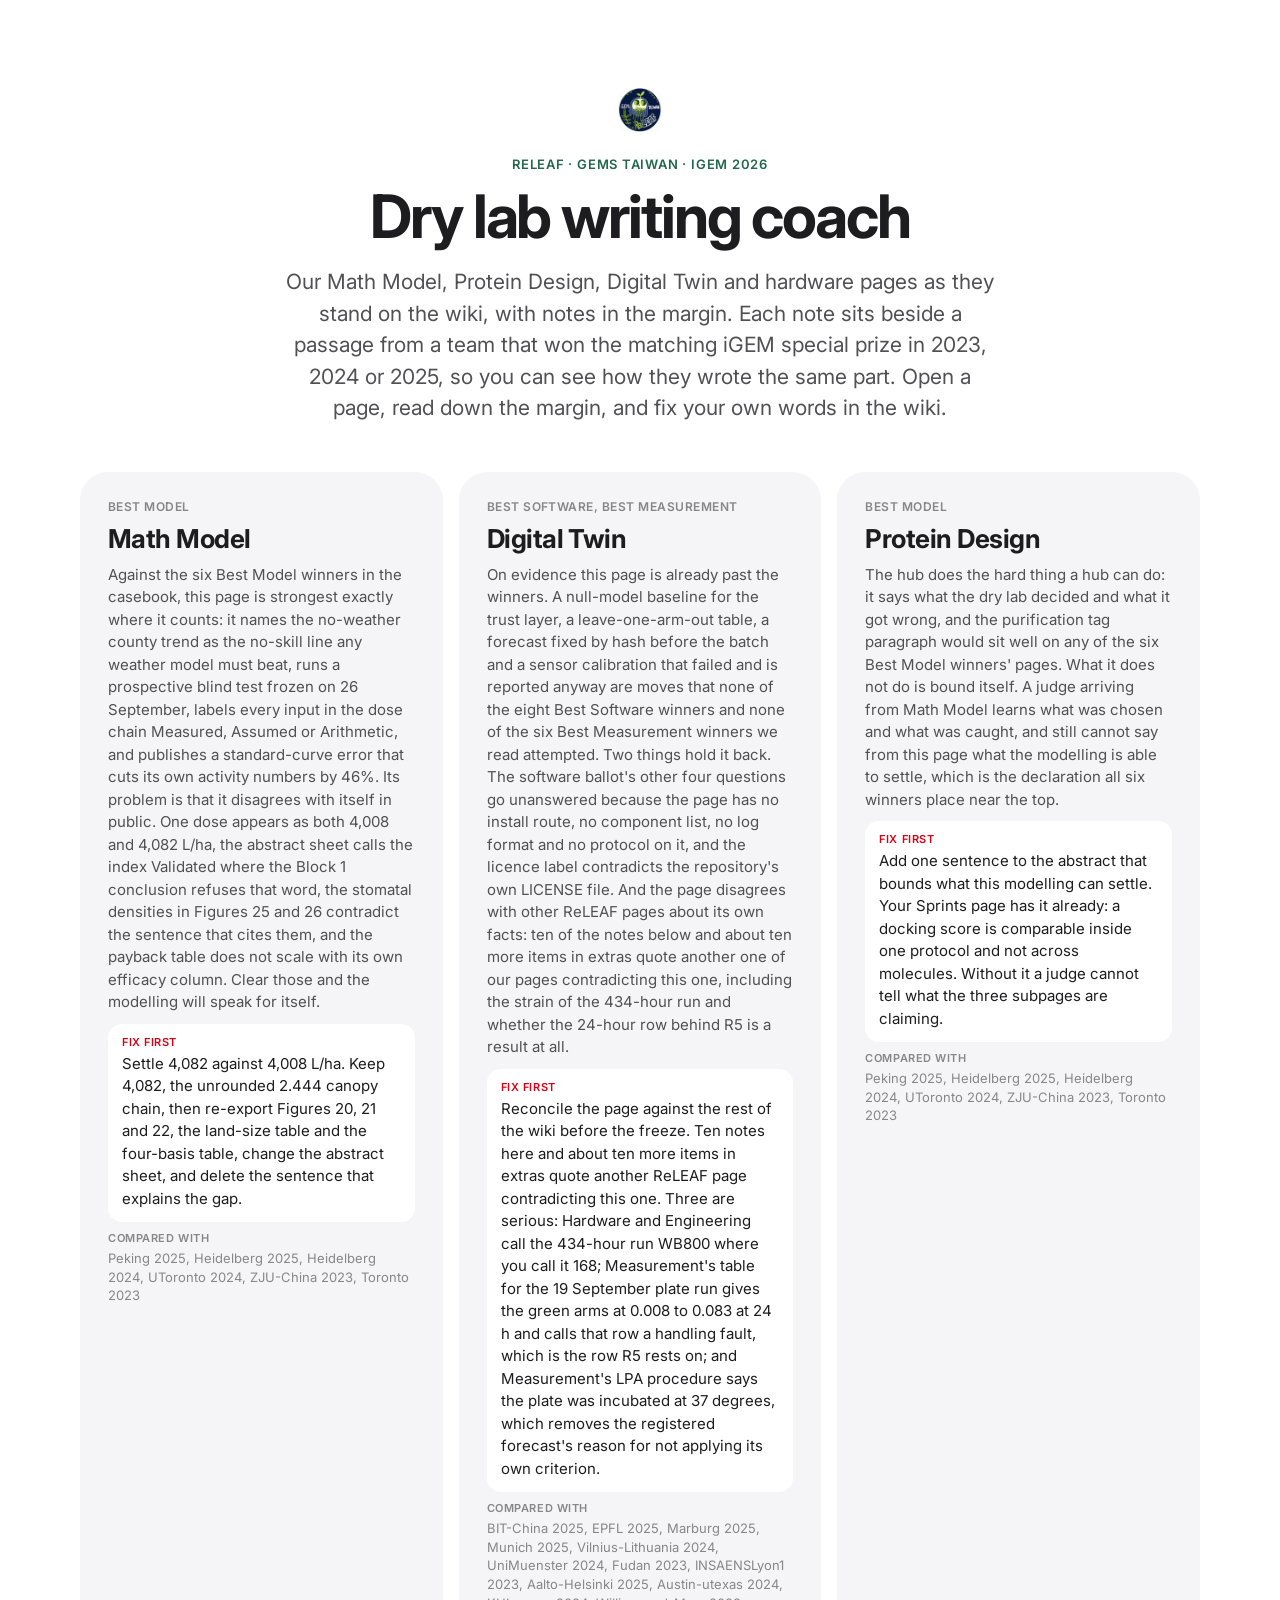
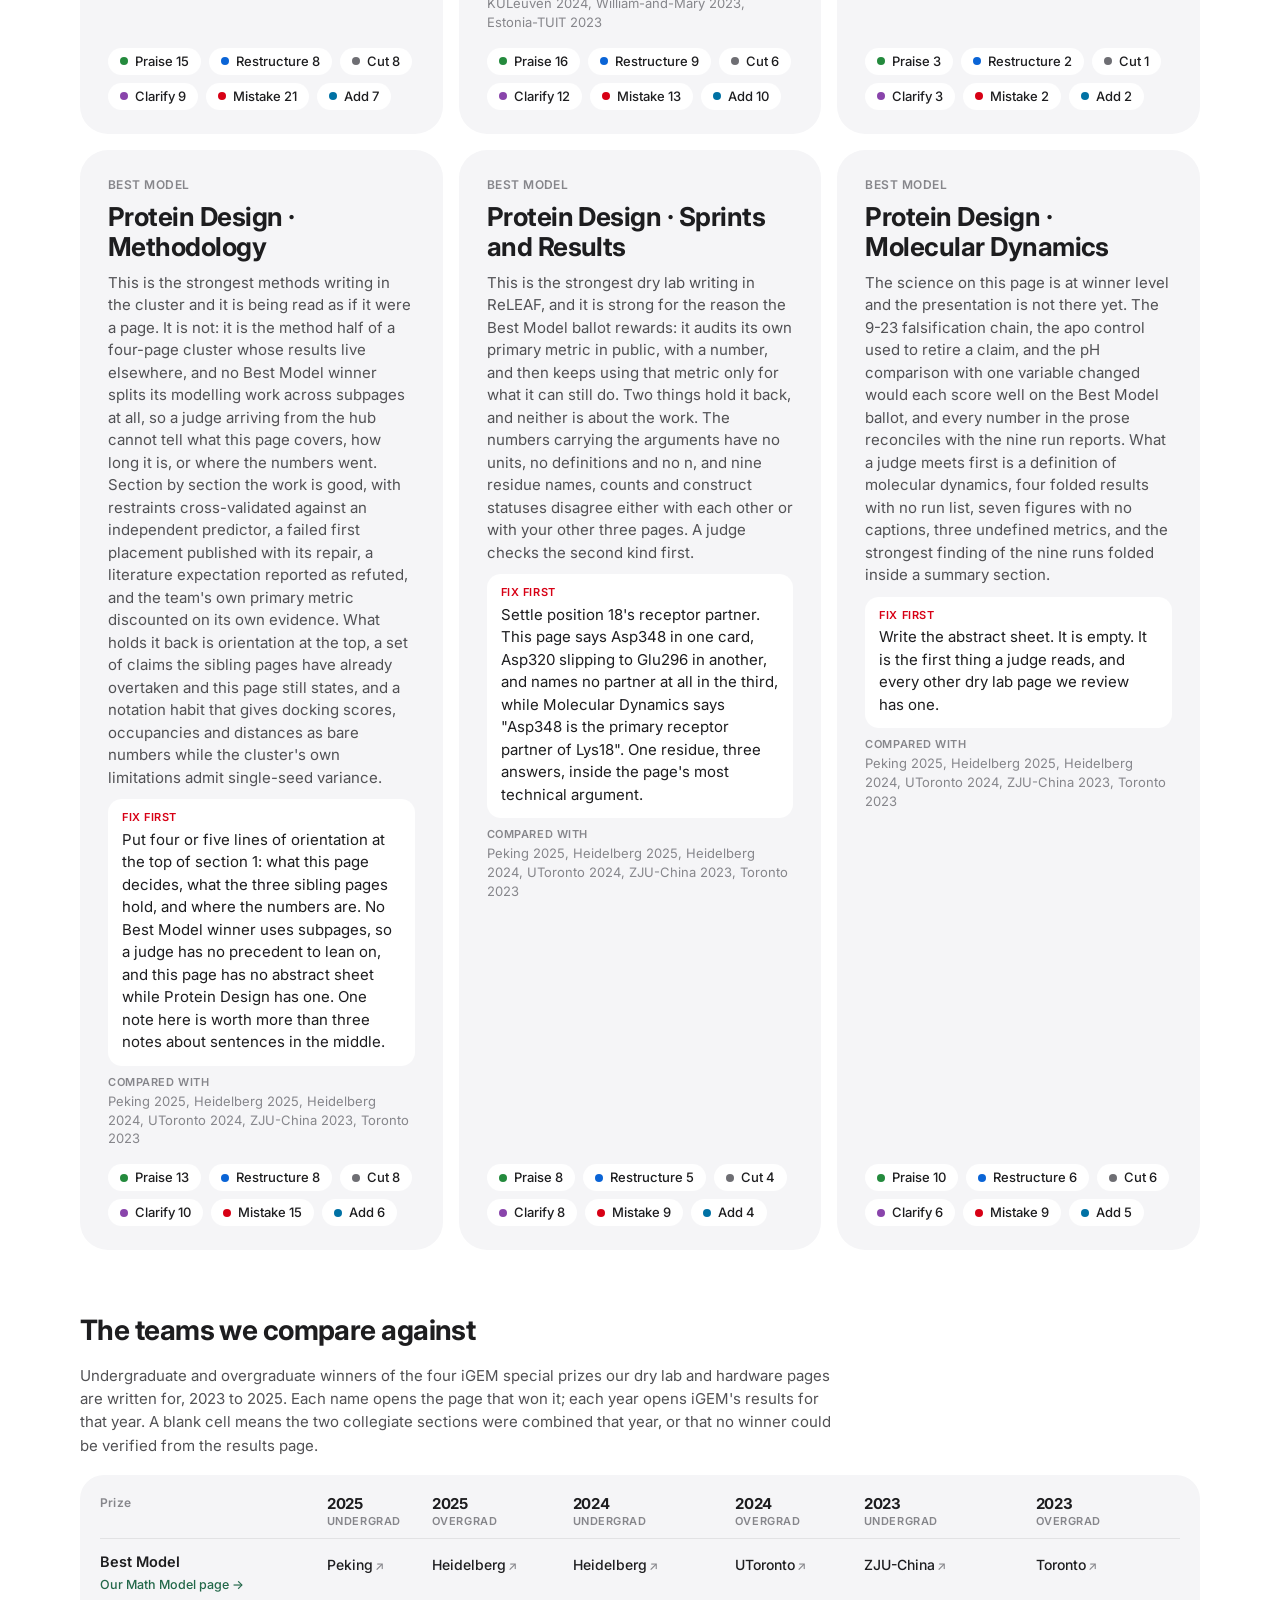
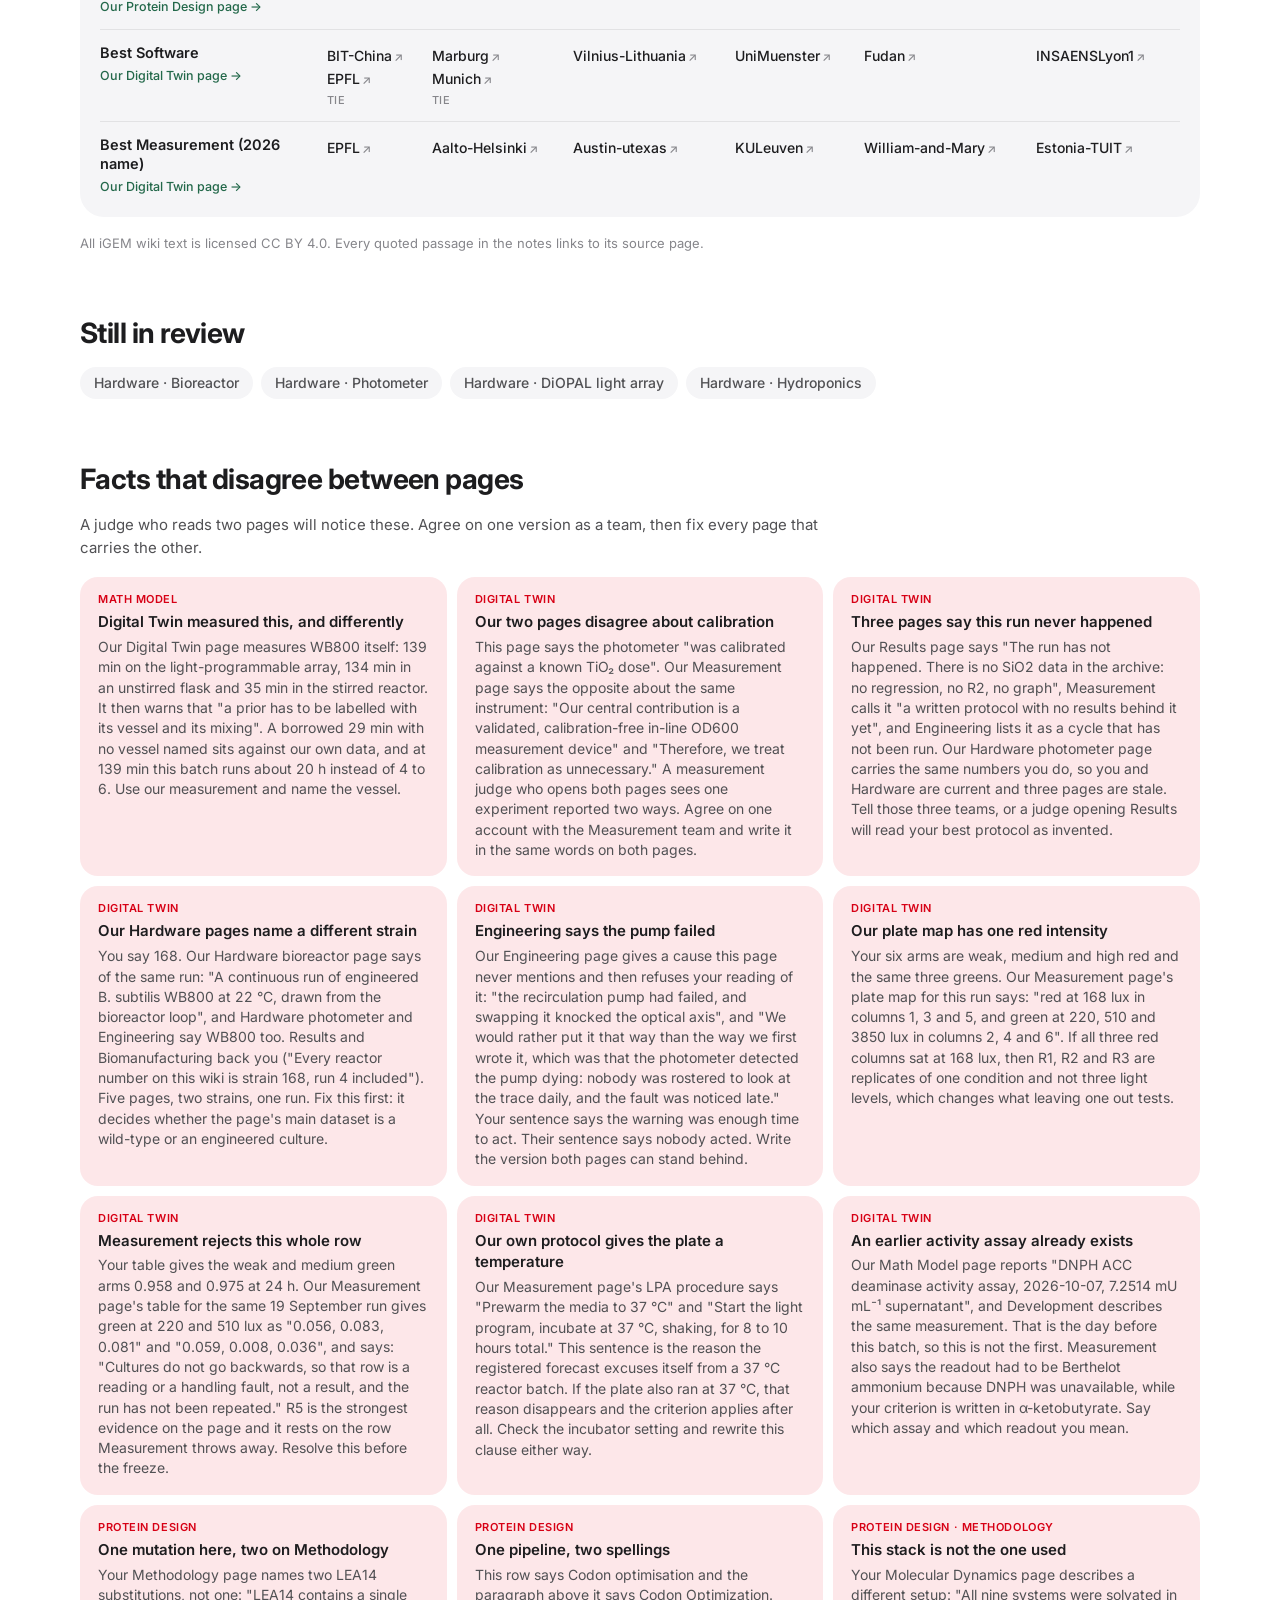
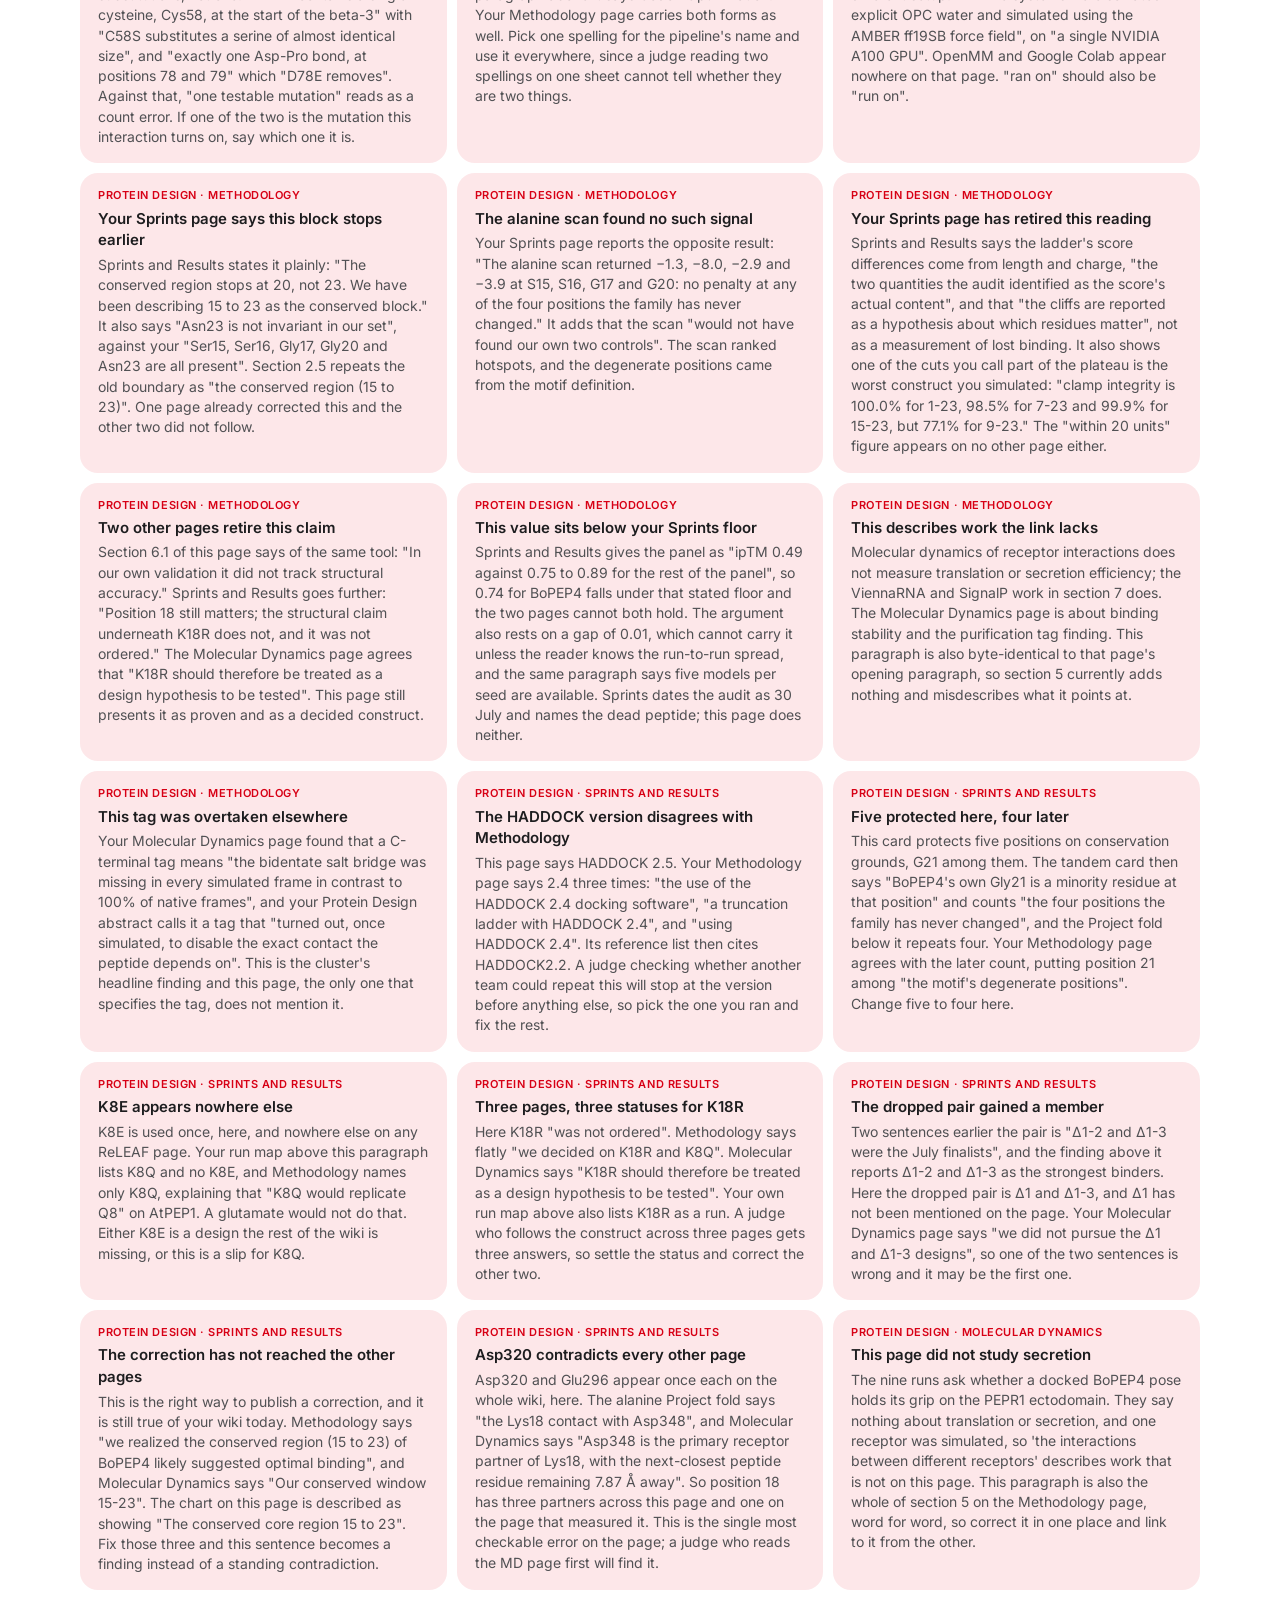
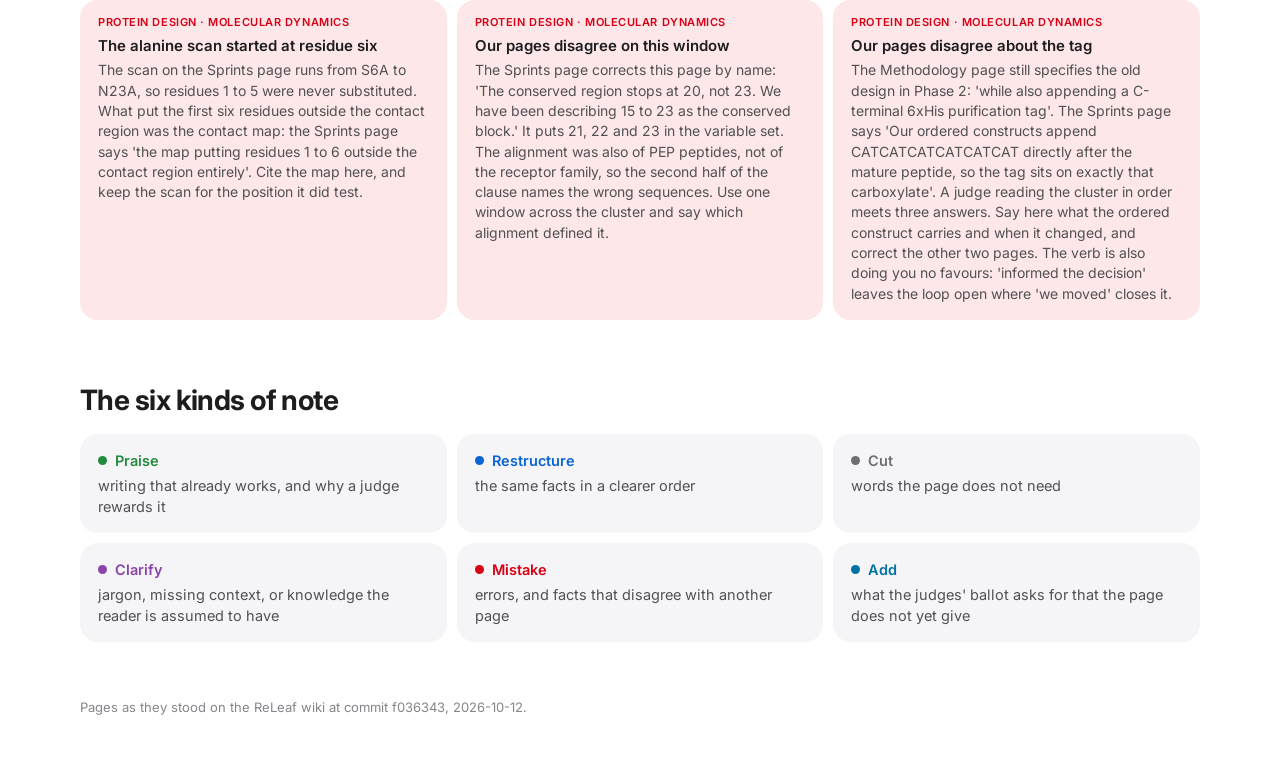
==== docs/index.html @ 7136cbff "The coach card lands between the hero and the document on a hardware page Those pages have no abstra" ====
<!DOCTYPE html>
<html lang="en">
<head>
  <meta charset="utf-8" />
  <meta name="viewport" content="width=device-width, initial-scale=1" />
  <title>Dry Lab Writing Coach | ReLEAF</title>
  <link rel="icon" href="assets/img/logo.png" />
  <link rel="stylesheet" href="assets/css/tokens.css" />
  <link rel="stylesheet" href="coach/coach.css?v=1012140507" />
  <link rel="stylesheet" href="coach/landing.css?v=1012140507" />
</head>
<body class="lp">
  <header class="lp-head">
    <img src="assets/img/logo.png" alt="ReLeaf logo" width="44" height="44" />
    <p class="lp-eyebrow">ReLeaf · GEMS Taiwan · iGEM 2026</p>
    <h1>Dry lab writing coach</h1>
    <p class="lp-lede">Our Math Model, Protein Design, Digital Twin and hardware pages as they stand on the wiki, with notes in the margin. Each note sits beside a passage from a team that won the matching iGEM special prize in 2023, 2024 or 2025, so you can see how they wrote the same part. Open a page, read down the margin, and fix your own words in the wiki.</p>
  </header>
  <main class="lp-main">
    <section class="lp-grid">
      <a class="lp-card" href="model/">
        <span class="lp-card__prize">Best Model</span>
        <h3>Math Model</h3>
        <p>Against the six Best Model winners in the casebook, this page is strongest exactly where it counts: it names the no-weather county trend as the no-skill line any weather model must beat, runs a prospective blind test frozen on 26 September, labels every input in the dose chain Measured, Assumed or Arithmetic, and publishes a standard-curve error that cuts its own activity numbers by 46%. Its problem is that it disagrees with itself in public. One dose appears as both 4,008 and 4,082 L/ha, the abstract sheet calls the index Validated where the Block 1 conclusion refuses that word, the stomatal densities in Figures 25 and 26 contradict the sentence that cites them, and the payback table does not scale with its own efficacy column. Clear those and the modelling will speak for itself.</p>
        <p class="lp-card__first"><b>Fix first</b>Settle 4,082 against 4,008 L/ha. Keep 4,082, the unrounded 2.444 canopy chain, then re-export Figures 20, 21 and 22, the land-size table and the four-basis table, change the abstract sheet, and delete the sentence that explains the gap.</p>
        <p class="lp-card__vs"><b>Compared with</b>Peking 2025, Heidelberg 2025, Heidelberg 2024, UToronto 2024, ZJU-China 2023, Toronto 2023</p>
        <ul class="cx-sum__counts"><li class="cx-praise">Praise 15</li><li class="cx-restructure">Restructure 8</li><li class="cx-cut">Cut 8</li><li class="cx-clarify">Clarify 9</li><li class="cx-mistake">Mistake 21</li><li class="cx-suggest">Add 7</li></ul>
      </a>
      <a class="lp-card" href="software/">
        <span class="lp-card__prize">Best Software, Best Measurement</span>
        <h3>Digital Twin</h3>
        <p>On evidence this page is already past the winners. A null-model baseline for the trust layer, a leave-one-arm-out table, a forecast fixed by hash before the batch and a sensor calibration that failed and is reported anyway are moves that none of the eight Best Software winners and none of the six Best Measurement winners we read attempted. Two things hold it back. The software ballot&#x27;s other four questions go unanswered because the page has no install route, no component list, no log format and no protocol on it, and the licence label contradicts the repository&#x27;s own LICENSE file. And the page disagrees with other ReLEAF pages about its own facts: ten of the notes below and about ten more items in extras quote another one of our pages contradicting this one, including the strain of the 434-hour run and whether the 24-hour row behind R5 is a result at all.</p>
        <p class="lp-card__first"><b>Fix first</b>Reconcile the page against the rest of the wiki before the freeze. Ten notes here and about ten more items in extras quote another ReLEAF page contradicting this one. Three are serious: Hardware and Engineering call the 434-hour run WB800 where you call it 168; Measurement&#x27;s table for the 19 September plate run gives the green arms at 0.008 to 0.083 at 24 h and calls that row a handling fault, which is the row R5 rests on; and Measurement&#x27;s LPA procedure says the plate was incubated at 37 degrees, which removes the registered forecast&#x27;s reason for not applying its own criterion.</p>
        <p class="lp-card__vs"><b>Compared with</b>BIT-China 2025, EPFL 2025, Marburg 2025, Munich 2025, Vilnius-Lithuania 2024, UniMuenster 2024, Fudan 2023, INSAENSLyon1 2023, Aalto-Helsinki 2025, Austin-utexas 2024, KULeuven 2024, William-and-Mary 2023, Estonia-TUIT 2023</p>
        <ul class="cx-sum__counts"><li class="cx-praise">Praise 16</li><li class="cx-restructure">Restructure 9</li><li class="cx-cut">Cut 6</li><li class="cx-clarify">Clarify 12</li><li class="cx-mistake">Mistake 13</li><li class="cx-suggest">Add 10</li></ul>
      </a>
      <a class="lp-card" href="protein-design/">
        <span class="lp-card__prize">Best Model</span>
        <h3>Protein Design</h3>
        <p>The hub does the hard thing a hub can do: it says what the dry lab decided and what it got wrong, and the purification tag paragraph would sit well on any of the six Best Model winners&#x27; pages. What it does not do is bound itself. A judge arriving from Math Model learns what was chosen and what was caught, and still cannot say from this page what the modelling is able to settle, which is the declaration all six winners place near the top.</p>
        <p class="lp-card__first"><b>Fix first</b>Add one sentence to the abstract that bounds what this modelling can settle. Your Sprints page has it already: a docking score is comparable inside one protocol and not across molecules. Without it a judge cannot tell what the three subpages are claiming.</p>
        <p class="lp-card__vs"><b>Compared with</b>Peking 2025, Heidelberg 2025, Heidelberg 2024, UToronto 2024, ZJU-China 2023, Toronto 2023</p>
        <ul class="cx-sum__counts"><li class="cx-praise">Praise 3</li><li class="cx-restructure">Restructure 2</li><li class="cx-cut">Cut 1</li><li class="cx-clarify">Clarify 3</li><li class="cx-mistake">Mistake 2</li><li class="cx-suggest">Add 2</li></ul>
      </a>
      <a class="lp-card" href="protein-design/methodology/">
        <span class="lp-card__prize">Best Model</span>
        <h3>Protein Design · Methodology</h3>
        <p>This is the strongest methods writing in the cluster and it is being read as if it were a page. It is not: it is the method half of a four-page cluster whose results live elsewhere, and no Best Model winner splits its modelling work across subpages at all, so a judge arriving from the hub cannot tell what this page covers, how long it is, or where the numbers went. Section by section the work is good, with restraints cross-validated against an independent predictor, a failed first placement published with its repair, a literature expectation reported as refuted, and the team&#x27;s own primary metric discounted on its own evidence. What holds it back is orientation at the top, a set of claims the sibling pages have already overtaken and this page still states, and a notation habit that gives docking scores, occupancies and distances as bare numbers while the cluster&#x27;s own limitations admit single-seed variance.</p>
        <p class="lp-card__first"><b>Fix first</b>Put four or five lines of orientation at the top of section 1: what this page decides, what the three sibling pages hold, and where the numbers are. No Best Model winner uses subpages, so a judge has no precedent to lean on, and this page has no abstract sheet while Protein Design has one. One note here is worth more than three notes about sentences in the middle.</p>
        <p class="lp-card__vs"><b>Compared with</b>Peking 2025, Heidelberg 2025, Heidelberg 2024, UToronto 2024, ZJU-China 2023, Toronto 2023</p>
        <ul class="cx-sum__counts"><li class="cx-praise">Praise 13</li><li class="cx-restructure">Restructure 8</li><li class="cx-cut">Cut 8</li><li class="cx-clarify">Clarify 10</li><li class="cx-mistake">Mistake 15</li><li class="cx-suggest">Add 6</li></ul>
      </a>
      <a class="lp-card" href="protein-design/sprints/">
        <span class="lp-card__prize">Best Model</span>
        <h3>Protein Design · Sprints and Results</h3>
        <p>This is the strongest dry lab writing in ReLEAF, and it is strong for the reason the Best Model ballot rewards: it audits its own primary metric in public, with a number, and then keeps using that metric only for what it can still do. Two things hold it back, and neither is about the work. The numbers carrying the arguments have no units, no definitions and no n, and nine residue names, counts and construct statuses disagree either with each other or with your other three pages. A judge checks the second kind first.</p>
        <p class="lp-card__first"><b>Fix first</b>Settle position 18&#x27;s receptor partner. This page says Asp348 in one card, Asp320 slipping to Glu296 in another, and names no partner at all in the third, while Molecular Dynamics says &quot;Asp348 is the primary receptor partner of Lys18&quot;. One residue, three answers, inside the page&#x27;s most technical argument.</p>
        <p class="lp-card__vs"><b>Compared with</b>Peking 2025, Heidelberg 2025, Heidelberg 2024, UToronto 2024, ZJU-China 2023, Toronto 2023</p>
        <ul class="cx-sum__counts"><li class="cx-praise">Praise 8</li><li class="cx-restructure">Restructure 5</li><li class="cx-cut">Cut 4</li><li class="cx-clarify">Clarify 8</li><li class="cx-mistake">Mistake 9</li><li class="cx-suggest">Add 4</li></ul>
      </a>
      <a class="lp-card" href="protein-design/molecular-dynamics/">
        <span class="lp-card__prize">Best Model</span>
        <h3>Protein Design · Molecular Dynamics</h3>
        <p>The science on this page is at winner level and the presentation is not there yet. The 9-23 falsification chain, the apo control used to retire a claim, and the pH comparison with one variable changed would each score well on the Best Model ballot, and every number in the prose reconciles with the nine run reports. What a judge meets first is a definition of molecular dynamics, four folded results with no run list, seven figures with no captions, three undefined metrics, and the strongest finding of the nine runs folded inside a summary section.</p>
        <p class="lp-card__first"><b>Fix first</b>Write the abstract sheet. It is empty. It is the first thing a judge reads, and every other dry lab page we review has one.</p>
        <p class="lp-card__vs"><b>Compared with</b>Peking 2025, Heidelberg 2025, Heidelberg 2024, UToronto 2024, ZJU-China 2023, Toronto 2023</p>
        <ul class="cx-sum__counts"><li class="cx-praise">Praise 10</li><li class="cx-restructure">Restructure 6</li><li class="cx-cut">Cut 6</li><li class="cx-clarify">Clarify 6</li><li class="cx-mistake">Mistake 9</li><li class="cx-suggest">Add 5</li></ul>
      </a>
    </section>
    
    <section class="lp-win" id="winners">
      <h2>The teams we compare against</h2>
      <p>Undergraduate and overgraduate winners of the four iGEM special prizes our dry lab and hardware pages are written for, 2023 to 2025. Each name opens the page that won it; each year opens iGEM's results for that year. A blank cell means the two collegiate sections were combined that year, or that no winner could be verified from the results page.</p>
      <div class="lp-win__scroll"><table class="lp-win__table">
        <thead><tr><th scope="col">Prize</th><th scope="col"><a href="https://competition.igem.org/results/2025?tab=special-prizes">2025</a><span>Undergrad</span></th><th scope="col"><a href="https://competition.igem.org/results/2025?tab=special-prizes">2025</a><span>Overgrad</span></th><th scope="col"><a href="https://competition.igem.org/results/2024?tab=special-prizes">2024</a><span>Undergrad</span></th><th scope="col"><a href="https://competition.igem.org/results/2024?tab=special-prizes">2024</a><span>Overgrad</span></th><th scope="col"><a href="https://competition.igem.org/results/2023?tab=special-prizes">2023</a><span>Undergrad</span></th><th scope="col"><a href="https://competition.igem.org/results/2023?tab=special-prizes">2023</a><span>Overgrad</span></th></tr></thead>
        <tbody><tr><th scope="row">Best Model<a class="lp-win__page" href="model/">Our Math Model page</a><a class="lp-win__page" href="protein-design/">Our Protein Design page</a></th><td><a href="https://2025.igem.wiki/peking/model">Peking</a></td><td><a href="https://2025.igem.wiki/heidelberg/model">Heidelberg</a></td><td><a href="https://2024.igem.wiki/heidelberg/model">Heidelberg</a></td><td><a href="https://2024.igem.wiki/utoronto/model">UToronto</a></td><td><a href="https://2023.igem.wiki/zju-china/model">ZJU-China</a></td><td><a href="https://2023.igem.wiki/toronto/model">Toronto</a></td></tr><tr><th scope="row">Best Software<a class="lp-win__page" href="software/">Our Digital Twin page</a></th><td><a href="https://2025.igem.wiki/bit-china/software">BIT-China</a><a href="https://2025.igem.wiki/epfl/software">EPFL</a><em>tie</em></td><td><a href="https://2025.igem.wiki/marburg/software">Marburg</a><a href="https://2025.igem.wiki/munich/software">Munich</a><em>tie</em></td><td><a href="https://2024.igem.wiki/vilnius-lithuania/software">Vilnius-Lithuania</a></td><td><a href="https://2024.igem.wiki/unimuenster/software">UniMuenster</a></td><td><a href="https://2023.igem.wiki/fudan/software">Fudan</a></td><td><a href="https://2023.igem.wiki/insaenslyon1/software">INSAENSLyon1</a></td></tr><tr><th scope="row">Best Measurement (2026 name)<a class="lp-win__page" href="software/">Our Digital Twin page</a></th><td><a href="https://2025.igem.wiki/epfl/measurement">EPFL</a></td><td><a href="https://2025.igem.wiki/aalto-helsinki/measurement">Aalto-Helsinki</a></td><td><a href="https://2024.igem.wiki/austin-utexas/measurement">Austin-utexas</a></td><td><a href="https://2024.igem.wiki/kuleuven/measurement">KULeuven</a></td><td><a href="https://2023.igem.wiki/william-and-mary/measurement">William-and-Mary</a></td><td><a href="https://2023.igem.wiki/estonia-tuit/measurement">Estonia-TUIT</a></td></tr></tbody>
      </table></div>
      <p class="lp-win__lic">All iGEM wiki text is licensed CC BY 4.0. Every quoted passage in the notes links to its source page.</p>
    </section>
    <section class="lp-wait"><h2>Still in review</h2><ul><li>Hardware · Bioreactor</li><li>Hardware · Photometer</li><li>Hardware · DiOPAL light array</li><li>Hardware · Hydroponics</li></ul></section>
    <section class="lp-cross"><h2>Facts that disagree between pages</h2><p>A judge who reads two pages will notice these. Agree on one version as a team, then fix every page that carries the other.</p><ul><li><a href="model/#cx-mm-032"><span>Math Model</span><b>Digital Twin measured this, and differently</b>Our Digital Twin page measures WB800 itself: 139 min on the light-programmable array, 134 min in an unstirred flask and 35 min in the stirred reactor. It then warns that &quot;a prior has to be labelled with its vessel and its mixing&quot;. A borrowed 29 min with no vessel named sits against our own data, and at 139 min this batch runs about 20 h instead of 4 to 6. Use our measurement and name the vessel.</a></li><li><a href="software/#cx-dt-a03"><span>Digital Twin</span><b>Our two pages disagree about calibration</b>This page says the photometer &quot;was calibrated against a known TiO₂ dose&quot;. Our Measurement page says the opposite about the same instrument: &quot;Our central contribution is a validated, calibration-free in-line OD600 measurement device&quot; and &quot;Therefore, we treat calibration as unnecessary.&quot; A measurement judge who opens both pages sees one experiment reported two ways. Agree on one account with the Measurement team and write it in the same words on both pages.</a></li><li><a href="software/#cx-dt-019"><span>Digital Twin</span><b>Three pages say this run never happened</b>Our Results page says &quot;The run has not happened. There is no SiO2 data in the archive: no regression, no R2, no graph&quot;, Measurement calls it &quot;a written protocol with no results behind it yet&quot;, and Engineering lists it as a cycle that has not been run. Our Hardware photometer page carries the same numbers you do, so you and Hardware are current and three pages are stale. Tell those three teams, or a judge opening Results will read your best protocol as invented.</a></li><li><a href="software/#cx-dt-024"><span>Digital Twin</span><b>Our Hardware pages name a different strain</b>You say 168. Our Hardware bioreactor page says of the same run: &quot;A continuous run of engineered B. subtilis WB800 at 22 °C, drawn from the bioreactor loop&quot;, and Hardware photometer and Engineering say WB800 too. Results and Biomanufacturing back you (&quot;Every reactor number on this wiki is strain 168, run 4 included&quot;). Five pages, two strains, one run. Fix this first: it decides whether the page&#x27;s main dataset is a wild-type or an engineered culture.</a></li><li><a href="software/#cx-dt-026"><span>Digital Twin</span><b>Engineering says the pump failed</b>Our Engineering page gives a cause this page never mentions and then refuses your reading of it: &quot;the recirculation pump had failed, and swapping it knocked the optical axis&quot;, and &quot;We would rather put it that way than the way we first wrote it, which was that the photometer detected the pump dying: nobody was rostered to look at the trace daily, and the fault was noticed late.&quot; Your sentence says the warning was enough time to act. Their sentence says nobody acted. Write the version both pages can stand behind.</a></li><li><a href="software/#cx-dt-034"><span>Digital Twin</span><b>Our plate map has one red intensity</b>Your six arms are weak, medium and high red and the same three greens. Our Measurement page&#x27;s plate map for this run says: &quot;red at 168 lux in columns 1, 3 and 5, and green at 220, 510 and 3850 lux in columns 2, 4 and 6&quot;. If all three red columns sat at 168 lux, then R1, R2 and R3 are replicates of one condition and not three light levels, which changes what leaving one out tests.</a></li><li><a href="software/#cx-dt-038"><span>Digital Twin</span><b>Measurement rejects this whole row</b>Your table gives the weak and medium green arms 0.958 and 0.975 at 24 h. Our Measurement page&#x27;s table for the same 19 September run gives green at 220 and 510 lux as &quot;0.056, 0.083, 0.081&quot; and &quot;0.059, 0.008, 0.036&quot;, and says: &quot;Cultures do not go backwards, so that row is a reading or a handling fault, not a result, and the run has not been repeated.&quot; R5 is the strongest evidence on the page and it rests on the row Measurement throws away. Resolve this before the freeze.</a></li><li><a href="software/#cx-dt-048"><span>Digital Twin</span><b>Our own protocol gives the plate a temperature</b>Our Measurement page&#x27;s LPA procedure says &quot;Prewarm the media to 37 °C&quot; and &quot;Start the light program, incubate at 37 °C, shaking, for 8 to 10 hours total.&quot; This sentence is the reason the registered forecast excuses itself from a 37 °C reactor batch. If the plate also ran at 37 °C, that reason disappears and the criterion applies after all. Check the incubator setting and rewrite this clause either way.</a></li><li><a href="software/#cx-dt-049"><span>Digital Twin</span><b>An earlier activity assay already exists</b>Our Math Model page reports &quot;DNPH ACC deaminase activity assay, 2026-10-07, 7.2514 mU mL⁻¹ supernatant&quot;, and Development describes the same measurement. That is the day before this batch, so this is not the first. Measurement also says the readout had to be Berthelot ammonium because DNPH was unavailable, while your criterion is written in α-ketobutyrate. Say which assay and which readout you mean.</a></li><li><a href="protein-design/#cx-pd-a07"><span>Protein Design</span><b>One mutation here, two on Methodology</b>Your Methodology page names two LEA14 substitutions, not one: &quot;LEA14 contains a single cysteine, Cys58, at the start of the beta-3&quot; with &quot;C58S substitutes a serine of almost identical size&quot;, and &quot;exactly one Asp-Pro bond, at positions 78 and 79&quot; which &quot;D78E removes&quot;. Against that, &quot;one testable mutation&quot; reads as a count error. If one of the two is the mutation this interaction turns on, say which one it is.</a></li><li><a href="protein-design/#cx-pd-a08"><span>Protein Design</span><b>One pipeline, two spellings</b>This row says Codon optimisation and the paragraph above it says Codon Optimization. Your Methodology page carries both forms as well. Pick one spelling for the pipeline&#x27;s name and use it everywhere, since a judge reading two spellings on one sheet cannot tell whether they are two things.</a></li><li><a href="protein-design/methodology/#cx-me-004"><span>Protein Design · Methodology</span><b>This stack is not the one used</b>Your Molecular Dynamics page describes a different setup: &quot;All nine systems were solvated in explicit OPC water and simulated using the AMBER ff19SB force field&quot;, on &quot;a single NVIDIA A100 GPU&quot;. OpenMM and Google Colab appear nowhere on that page. &quot;ran on&quot; should also be &quot;run on&quot;.</a></li><li><a href="protein-design/methodology/#cx-me-015"><span>Protein Design · Methodology</span><b>Your Sprints page says this block stops earlier</b>Sprints and Results states it plainly: &quot;The conserved region stops at 20, not 23. We have been describing 15 to 23 as the conserved block.&quot; It also says &quot;Asn23 is not invariant in our set&quot;, against your &quot;Ser15, Ser16, Gly17, Gly20 and Asn23 are all present&quot;. Section 2.5 repeats the old boundary as &quot;the conserved region (15 to 23)&quot;. One page already corrected this and the other two did not follow.</a></li><li><a href="protein-design/methodology/#cx-me-016"><span>Protein Design · Methodology</span><b>The alanine scan found no such signal</b>Your Sprints page reports the opposite result: &quot;The alanine scan returned −1.3, −8.0, −2.9 and −3.9 at S15, S16, G17 and G20: no penalty at any of the four positions the family has never changed.&quot; It adds that the scan &quot;would not have found our own two controls&quot;. The scan ranked hotspots, and the degenerate positions came from the motif definition.</a></li><li><a href="protein-design/methodology/#cx-me-019"><span>Protein Design · Methodology</span><b>Your Sprints page has retired this reading</b>Sprints and Results says the ladder&#x27;s score differences come from length and charge, &quot;the two quantities the audit identified as the score&#x27;s actual content&quot;, and that &quot;the cliffs are reported as a hypothesis about which residues matter&quot;, not as a measurement of lost binding. It also shows one of the cuts you call part of the plateau is the worst construct you simulated: &quot;clamp integrity is 100.0% for 1-23, 98.5% for 7-23 and 99.9% for 15-23, but 77.1% for 9-23.&quot; The &quot;within 20 units&quot; figure appears on no other page either.</a></li><li><a href="protein-design/methodology/#cx-me-023"><span>Protein Design · Methodology</span><b>Two other pages retire this claim</b>Section 6.1 of this page says of the same tool: &quot;In our own validation it did not track structural accuracy.&quot; Sprints and Results goes further: &quot;Position 18 still matters; the structural claim underneath K18R does not, and it was not ordered.&quot; The Molecular Dynamics page agrees that &quot;K18R should therefore be treated as a design hypothesis to be tested&quot;. This page still presents it as proven and as a decided construct.</a></li><li><a href="protein-design/methodology/#cx-me-045"><span>Protein Design · Methodology</span><b>This value sits below your Sprints floor</b>Sprints and Results gives the panel as &quot;ipTM 0.49 against 0.75 to 0.89 for the rest of the panel&quot;, so 0.74 for BoPEP4 falls under that stated floor and the two pages cannot both hold. The argument also rests on a gap of 0.01, which cannot carry it unless the reader knows the run-to-run spread, and the same paragraph says five models per seed are available. Sprints dates the audit as 30 July and names the dead peptide; this page does neither.</a></li><li><a href="protein-design/methodology/#cx-me-046"><span>Protein Design · Methodology</span><b>This describes work the link lacks</b>Molecular dynamics of receptor interactions does not measure translation or secretion efficiency; the ViennaRNA and SignalP work in section 7 does. The Molecular Dynamics page is about binding stability and the purification tag finding. This paragraph is also byte-identical to that page&#x27;s opening paragraph, so section 5 currently adds nothing and misdescribes what it points at.</a></li><li><a href="protein-design/methodology/#cx-me-054"><span>Protein Design · Methodology</span><b>This tag was overtaken elsewhere</b>Your Molecular Dynamics page found that a C-terminal tag means &quot;the bidentate salt bridge was missing in every simulated frame in contrast to 100% of native frames&quot;, and your Protein Design abstract calls it a tag that &quot;turned out, once simulated, to disable the exact contact the peptide depends on&quot;. This is the cluster&#x27;s headline finding and this page, the only one that specifies the tag, does not mention it.</a></li><li><a href="protein-design/sprints/#cx-sp-006"><span>Protein Design · Sprints and Results</span><b>The HADDOCK version disagrees with Methodology</b>This page says HADDOCK 2.5. Your Methodology page says 2.4 three times: &quot;the use of the HADDOCK 2.4 docking software&quot;, &quot;a truncation ladder with HADDOCK 2.4&quot;, and &quot;using HADDOCK 2.4&quot;. Its reference list then cites HADDOCK2.2. A judge checking whether another team could repeat this will stop at the version before anything else, so pick the one you ran and fix the rest.</a></li><li><a href="protein-design/sprints/#cx-sp-014"><span>Protein Design · Sprints and Results</span><b>Five protected here, four later</b>This card protects five positions on conservation grounds, G21 among them. The tandem card then says &quot;BoPEP4&#x27;s own Gly21 is a minority residue at that position&quot; and counts &quot;the four positions the family has never changed&quot;, and the Project fold below it repeats four. Your Methodology page agrees with the later count, putting position 21 among &quot;the motif&#x27;s degenerate positions&quot;. Change five to four here.</a></li><li><a href="protein-design/sprints/#cx-sp-015"><span>Protein Design · Sprints and Results</span><b>K8E appears nowhere else</b>K8E is used once, here, and nowhere else on any ReLEAF page. Your run map above this paragraph lists K8Q and no K8E, and Methodology names only K8Q, explaining that &quot;K8Q would replicate Q8&quot; on AtPEP1. A glutamate would not do that. Either K8E is a design the rest of the wiki is missing, or this is a slip for K8Q.</a></li><li><a href="protein-design/sprints/#cx-sp-017"><span>Protein Design · Sprints and Results</span><b>Three pages, three statuses for K18R</b>Here K18R &quot;was not ordered&quot;. Methodology says flatly &quot;we decided on K18R and K8Q&quot;. Molecular Dynamics says &quot;K18R should therefore be treated as a design hypothesis to be tested&quot;. Your own run map above also lists K18R as a run. A judge who follows the construct across three pages gets three answers, so settle the status and correct the other two.</a></li><li><a href="protein-design/sprints/#cx-sp-022"><span>Protein Design · Sprints and Results</span><b>The dropped pair gained a member</b>Two sentences earlier the pair is &quot;Δ1-2 and Δ1-3 were the July finalists&quot;, and the finding above it reports Δ1-2 and Δ1-3 as the strongest binders. Here the dropped pair is Δ1 and Δ1-3, and Δ1 has not been mentioned on the page. Your Molecular Dynamics page says &quot;we did not pursue the Δ1 and Δ1-3 designs&quot;, so one of the two sentences is wrong and it may be the first one.</a></li><li><a href="protein-design/sprints/#cx-sp-030"><span>Protein Design · Sprints and Results</span><b>The correction has not reached the other pages</b>This is the right way to publish a correction, and it is still true of your wiki today. Methodology says &quot;we realized the conserved region (15 to 23) of BoPEP4 likely suggested optimal binding&quot;, and Molecular Dynamics says &quot;Our conserved window 15-23&quot;. The chart on this page is described as showing &quot;The conserved core region 15 to 23&quot;. Fix those three and this sentence becomes a finding instead of a standing contradiction.</a></li><li><a href="protein-design/sprints/#cx-sp-037"><span>Protein Design · Sprints and Results</span><b>Asp320 contradicts every other page</b>Asp320 and Glu296 appear once each on the whole wiki, here. The alanine Project fold says &quot;the Lys18 contact with Asp348&quot;, and Molecular Dynamics says &quot;Asp348 is the primary receptor partner of Lys18, with the next-closest peptide residue remaining 7.87 Å away&quot;. So position 18 has three partners across this page and one on the page that measured it. This is the single most checkable error on the page; a judge who reads the MD page first will find it.</a></li><li><a href="protein-design/molecular-dynamics/#cx-md-002"><span>Protein Design · Molecular Dynamics</span><b>This page did not study secretion</b>The nine runs ask whether a docked BoPEP4 pose holds its grip on the PEPR1 ectodomain. They say nothing about translation or secretion, and one receptor was simulated, so &#x27;the interactions between different receptors&#x27; describes work that is not on this page. This paragraph is also the whole of section 5 on the Methodology page, word for word, so correct it in one place and link to it from the other.</a></li><li><a href="protein-design/molecular-dynamics/#cx-md-018"><span>Protein Design · Molecular Dynamics</span><b>The alanine scan started at residue six</b>The scan on the Sprints page runs from S6A to N23A, so residues 1 to 5 were never substituted. What put the first six residues outside the contact region was the contact map: the Sprints page says &#x27;the map putting residues 1 to 6 outside the contact region entirely&#x27;. Cite the map here, and keep the scan for the position it did test.</a></li><li><a href="protein-design/molecular-dynamics/#cx-md-020"><span>Protein Design · Molecular Dynamics</span><b>Our pages disagree on this window</b>The Sprints page corrects this page by name: &#x27;The conserved region stops at 20, not 23. We have been describing 15 to 23 as the conserved block.&#x27; It puts 21, 22 and 23 in the variable set. The alignment was also of PEP peptides, not of the receptor family, so the second half of the clause names the wrong sequences. Use one window across the cluster and say which alignment defined it.</a></li><li><a href="protein-design/molecular-dynamics/#cx-md-041"><span>Protein Design · Molecular Dynamics</span><b>Our pages disagree about the tag</b>The Methodology page still specifies the old design in Phase 2: &#x27;while also appending a C-terminal 6xHis purification tag&#x27;. The Sprints page says &#x27;Our ordered constructs append CATCATCATCATCATCAT directly after the mature peptide, so the tag sits on exactly that carboxylate&#x27;. A judge reading the cluster in order meets three answers. Say here what the ordered construct carries and when it changed, and correct the other two pages. The verb is also doing you no favours: &#x27;informed the decision&#x27; leaves the loop open where &#x27;we moved&#x27; closes it.</a></li></ul></section>
    <section class="lp-legend">
      <h2>The six kinds of note</h2>
      <ul><li class="cx-praise"><b>Praise</b>writing that already works, and why a judge rewards it</li><li class="cx-restructure"><b>Restructure</b>the same facts in a clearer order</li><li class="cx-cut"><b>Cut</b>words the page does not need</li><li class="cx-clarify"><b>Clarify</b>jargon, missing context, or knowledge the reader is assumed to have</li><li class="cx-mistake"><b>Mistake</b>errors, and facts that disagree with another page</li><li class="cx-suggest"><b>Add</b>what the judges' ballot asks for that the page does not yet give</li></ul>
    </section>
    <p class="lp-src">Pages as they stood on the ReLeaf wiki at commit f036343, 2026-10-12.</p>
  </main>
</body>
</html>
---- docs/assets/css/tokens.css ----
/* =============================================================================
   ReLeaf: design tokens
   -----------------------------------------------------------------------------
   One file every stylesheet reads from. nav.css and team.css still carry their
   own copies of the palette under their own prefixes (--nv-*, and the bare
   names in team.css) because they were written to be droppable into any page on
   their own; the values here are the same values. Change a colour here and
   there, or nowhere else.

   TYPE. The team page was drawn in Inter and the homepage brief argues against
   Inter, so the family sits behind two variables. Swapping the site over is an
   edit to --font-display and --font-body and nothing else. Whatever you choose
   must be self-hosted: the iGEM wiki blocks fonts served from another host, and
   a full 繁體中文 face is 10 to 20 MB unsubset.
   ========================================================================== */

@font-face {
  font-family: "Inter";
  font-style: normal;
  font-weight: 100 900;
  font-display: swap;
  /* woff2 first: subset to Latin, Greek, punctuation, arrows and maths, both
     axes and the features the pages ask for (tnum, frac, ss01, cv11 and the
     defaults), 132 KB against the full file's 854 KB. Cut again on 11 Oct by
     build/subset-font.py, which reads every character the repository sets:
     Cyrillic, Greek Extended and the private-use glyphs went, and nothing
     the wiki draws did. Re-run it after writing in a new language. The .ttf
     is the whole font, kept as the fallback for browsers without woff2. */
  src: url("../fonts/inter-variable.woff2") format("woff2"),
       url("../fonts/inter-variable.ttf") format("truetype");
}

:root {
  /* ---- neutrals ---- */
  --white:    #ffffff;
  --gray-50:  #fafafa;
  --gray-100: #f5f5f5;
  --gray-200: #e5e5e5;
  --gray-300: #d4d4d4;
  --gray-400: #a3a3a3;
  --gray-500: #6b6b6b;   /* was #737373 (4.3-4.45:1 on the tinted panels); 4.8:1 on --gray-100 and --amber-100, 5.0:1 on --leaf-50, 5.3:1 on white */
  /* the grey for small label text. It was #6e6e6e (5.1:1) until --gray-500 was
     darkened past it; one grey now serves both. --gray-400 is 2.5:1: rules and
     strokes only, never words. */
  --gray-450: var(--gray-500);
  --gray-600: #525252;
  --gray-700: #404040;
  --black:    #171717;

  /* ---- ReLeaf accents, pulled from the team hoodie ---- */
  --leaf-900: #14402b;
  --leaf-700: #23684a;
  --leaf-500: #4f9c6f;
  --leaf-200: #cfe4d8;
  --leaf-100: #e3f0e8;
  --leaf-50:  #f4f9f6;

  /* ---- signal colours, used only by callouts and status chips ---- */
  --amber-700: #92610c;
  --amber-100: #fdf3dc;
  --rust-700:  #9a3d22;
  --rust-100:  #fbeae4;
  --slate-700: #3f5468;
  --slate-100: #e8eef4;

  /* ---- type ---- */
  --font-display: "Inter", -apple-system, BlinkMacSystemFont, "Segoe UI", Roboto,
                  "Helvetica Neue", Arial, sans-serif;
  --font-body:    "Inter", -apple-system, BlinkMacSystemFont, "Segoe UI", Roboto,
                  "Helvetica Neue", Arial, sans-serif;
  --font-mono:    ui-monospace, "SF Mono", "JetBrains Mono", Menlo, Consolas, monospace;

  --text-h1:   clamp(2.125rem, 1.2rem + 2.8vw, 3.5rem);
  --text-h2:   clamp(1.5rem, 1.15rem + 1.05vw, 2rem);
  --text-h3:   clamp(1.15rem, 1.02rem + .4vw, 1.375rem);
  --text-lede: clamp(1.0625rem, .95rem + .45vw, 1.3125rem);
  --text-base: 1.0625rem;
  --text-sm:   .9375rem;
  --text-xs:   .8125rem;

  /* ---- space ---- */
  --sp-1:  .25rem;
  --sp-2:  .5rem;
  --sp-3:  .75rem;
  --sp-4:  1rem;
  --sp-5:  1.5rem;
  --sp-6:  2rem;
  --sp-7:  3rem;
  --sp-8:  clamp(3rem, 1.5rem + 5vw, 5.5rem);

  /* ---- frame ---- */
  --nav-h:   68px;            /* matches --nv-h in nav.css */
  --max:     1280px;
  --measure: 68ch;            /* body column: long enough to argue, short enough to read */
  --radius:  .5rem;
  --radius-sm: .3125rem;

  --shadow-sm: 0 1px 2px rgb(0 0 0 / .05);
  --shadow-md: 0 4px 6px -1px rgb(0 0 0 / .1), 0 2px 4px -2px rgb(0 0 0 / .1);
  --shadow-lg: 0 10px 15px -3px rgb(0 0 0 / .1), 0 4px 6px -4px rgb(0 0 0 / .1);
}
---- docs/coach/coach.css ----
/* =============================================================================
   Engagement writing coach: the layer over a ReLeaf page
   -----------------------------------------------------------------------------
   Highlights in the students' text, note cards in a right-hand margin on wide
   screens (a bottom sheet on narrow ones), a summary card under the page head,
   and a frosted toolbar floating at the bottom of the window. Everything is
   prefixed .cx- so nothing here touches the page's own classes.
   ========================================================================== */

:root {
  --cx-praise: #248a3d;   --cx-praise-bg: #e3f5e8;
  --cx-restructure: #0a64d6; --cx-restructure-bg: #e4effd;
  --cx-cut: #6e6e73;      --cx-cut-bg: #ececef;
  --cx-clarify: #8944ab;  --cx-clarify-bg: #f3e8f8;
  --cx-mistake: #d70015;  --cx-mistake-bg: #fde7e9;
  --cx-suggest: #0071a4;  --cx-suggest-bg: #e0f3fa;
  --cx-ink: #1d1d1f; --cx-ink-2: #515154; --cx-ink-3: #86868b;
  --cx-well: #f5f5f7; --cx-line: rgba(0,0,0,.08);
  --cx-rail: 372px;
  --cx-font: "Inter", -apple-system, BlinkMacSystemFont, "SF Pro Text", "Helvetica Neue", Arial, sans-serif;
}

/* ---- highlights --------------------------------------------------------- */

mark.cx-m {
  color: inherit; background: var(--cx-bg); border-radius: 3px;
  box-shadow: inset 0 -2px 0 var(--cx-c);
  cursor: pointer; transition: background .15s, box-shadow .15s;
  -webkit-box-decoration-break: clone; box-decoration-break: clone;
}
mark.cx-m.is-hot, mark.cx-m:hover { box-shadow: inset 0 -1.15em 0 var(--cx-bg), inset 0 -2px 0 var(--cx-c); background: color-mix(in srgb, var(--cx-c) 18%, white); }
mark.cx-m.is-on { background: color-mix(in srgb, var(--cx-c) 24%, white); box-shadow: 0 0 0 2px var(--cx-c); }
mark.cx-m--cut { text-decoration: line-through; text-decoration-color: color-mix(in srgb, var(--cx-cut) 70%, transparent); text-decoration-thickness: 1.5px; }
img.cx-img { outline: 3px solid var(--cx-c); outline-offset: 3px; cursor: pointer; }
img.cx-img.is-on, img.cx-img.is-hot { outline-width: 5px; }
img.cx-img.is-filtered { outline: none; cursor: auto; }
html.cx-off mark.cx-m, mark.cx-m.is-filtered { background: none; box-shadow: none; text-decoration: none; cursor: auto; }

.cx-praise      { --cx-c: var(--cx-praise);      --cx-bg: var(--cx-praise-bg); }
.cx-restructure { --cx-c: var(--cx-restructure); --cx-bg: var(--cx-restructure-bg); }
.cx-cut         { --cx-c: var(--cx-cut);         --cx-bg: var(--cx-cut-bg); }
.cx-clarify     { --cx-c: var(--cx-clarify);     --cx-bg: var(--cx-clarify-bg); }
.cx-mistake     { --cx-c: var(--cx-mistake);     --cx-bg: var(--cx-mistake-bg); }
.cx-suggest     { --cx-c: var(--cx-suggest);     --cx-bg: var(--cx-suggest-bg); }

/* ---- the margin ----------------------------------------------------------- */

@media (min-width: 1180px) {
  html.cx-wide body { margin-right: calc(var(--cx-rail) + 24px); }
  html.cx-wide #site-nav, html.cx-wide .sitenav, html.cx-wide .nav { right: 0; }
  /* the hero photo and the footer keep the full window width */
  html.cx-wide .pagehead--hero, html.cx-wide body > footer { margin-right: calc(-1 * (var(--cx-rail) + 24px)); }
}
.cx-rail {
  position: absolute; top: 0; right: 0; width: var(--cx-rail);
  padding: 0 20px 0 4px; box-sizing: border-box; z-index: 20;
  font-family: var(--cx-font); pointer-events: none;
}
.cx-rail .cx-card { position: absolute; left: 4px; right: 20px; pointer-events: auto; }
html:not(.cx-wide) .cx-rail { display: none; }

/* ---- note card ------------------------------------------------------------ */

.cx-card {
  background: #fff; border-radius: 18px; padding: 14px 16px 14px;
  box-shadow: 0 1px 2px rgba(0,0,0,.05), 0 6px 20px rgba(0,0,0,.06);
  border: 1px solid var(--cx-line);
  font: 14px/1.45 var(--cx-font); color: var(--cx-ink); letter-spacing: -.005em;
  transition: top .28s cubic-bezier(.2,.8,.2,1), box-shadow .2s, transform .2s, opacity .2s;
  cursor: pointer; box-sizing: border-box;
}
.cx-card:hover { box-shadow: 0 2px 4px rgba(0,0,0,.06), 0 10px 28px rgba(0,0,0,.09); }
.cx-card.is-on { cursor: auto; box-shadow: 0 0 0 2px var(--cx-c), 0 14px 36px rgba(0,0,0,.12); z-index: 3; }
.cx-card.is-filtered, .cx-card.is-away { display: none; }

.cx-chip {
  display: inline-flex; align-items: center; gap: 6px;
  font: 600 11.5px/1 var(--cx-font); letter-spacing: .02em; text-transform: uppercase;
  color: var(--cx-c);
}
.cx-chip::before { content: ""; width: 8px; height: 8px; border-radius: 50%; background: var(--cx-c); }
.cx-card__top { display: flex; justify-content: space-between; align-items: center; gap: 8px; margin-bottom: 6px; }
.cx-card__no { font: 500 11.5px/1 var(--cx-font); color: var(--cx-ink-3); font-variant-numeric: tabular-nums; }
.cx-card h4 { margin: 0 0 4px; font: 600 15px/1.3 var(--cx-font); letter-spacing: -.01em; color: var(--cx-ink); }
.cx-card p { margin: 0; color: var(--cx-ink-2); }
.cx-card:not(.is-on) .cx-card__body { display: -webkit-box; -webkit-line-clamp: 3; -webkit-box-orient: vertical; overflow: hidden; }
.cx-card__more { display: none; }
.cx-card.is-on .cx-card__more, .cx-sheet .cx-card__more { display: block; }

.cx-after { margin-top: 12px; background: var(--cx-well); border-radius: 12px; padding: 10px 12px; }
.cx-after b, .cx-win__label, .cx-ballot-tag {
  display: block; font: 600 11px/1.2 var(--cx-font); letter-spacing: .04em; text-transform: uppercase; color: var(--cx-ink-3); margin-bottom: 5px;
}
.cx-after p { color: var(--cx-ink); }
.cx-after__table { width: 100%; border-collapse: collapse; font-size: 12.5px; line-height: 1.35; }
.cx-after__table th { text-align: left; font-weight: 600; color: var(--cx-ink); padding: 0 6px 5px 0; }
.cx-after__table td { color: var(--cx-ink); padding: 5px 6px 5px 0; border-top: 1px solid var(--cx-line); vertical-align: top; }
.cx-ballot-tag { margin: 10px 0 0; text-transform: none; letter-spacing: 0; font-weight: 500; font-size: 12px; }

.cx-win { margin-top: 12px; }
.cx-win__note { margin: 0 0 8px !important; font-size: 13.5px; }
.cx-quote { background: linear-gradient(180deg, #fbfbfd, #f5f5f7); border-radius: 12px; padding: 11px 12px 10px; margin-top: 8px; }
.cx-quote__who { display: flex; flex-wrap: wrap; align-items: center; gap: 6px; margin-bottom: 6px; }
.cx-quote__who a { font: 600 12.5px/1.2 var(--cx-font); color: var(--cx-ink); text-decoration: none; }
.cx-quote__who a:hover { text-decoration: underline; }
.cx-pill { font: 600 10.5px/1 var(--cx-font); padding: 4px 7px; border-radius: 999px; background: #fff; color: var(--cx-ink-2); border: 1px solid var(--cx-line); }
.cx-pill--slip { background: var(--cx-mistake-bg); color: var(--cx-mistake); border-color: transparent; }
.cx-quote blockquote { margin: 0; font: 13.5px/1.5 var(--cx-font); color: var(--cx-ink); }
.cx-quote blockquote::before { content: "\201C"; } .cx-quote blockquote::after { content: "\201D"; }
.cx-quote__why { margin-top: 7px !important; font-size: 12.5px; color: var(--cx-ink-3) !important; }

/* ---- toolbar ----------------------------------------------------------------
   The coach replaces the wiki's dropdown menu: #site-nav is hidden and the
   toolbar floats in the strip it leaves (its spacer keeps the same height, so
   the pages' pinned chapter switchers still sit just below). */

#site-nav { display: none !important; }
.cx-bar {
  position: fixed; left: 50%; top: 10px; transform: translateX(-50%); z-index: 1000;
  display: flex; align-items: center; gap: 4px; padding: 6px;
  background: rgba(250,250,252,.82); -webkit-backdrop-filter: saturate(180%) blur(20px); backdrop-filter: saturate(180%) blur(20px);
  border: 1px solid rgba(0,0,0,.08); border-radius: 999px;
  box-shadow: 0 8px 30px rgba(0,0,0,.10), 0 1px 2px rgba(0,0,0,.06);
  font: 500 14.5px/1 var(--cx-font); color: var(--cx-ink);
  max-width: calc(100vw - 20px); overflow-x: auto; scrollbar-width: none; box-sizing: border-box;
}
.cx-bar::-webkit-scrollbar { display: none; }
.cx-bar button, .cx-bar a {
  appearance: none; border: 0; background: none; color: inherit; font: inherit; cursor: pointer;
  display: inline-flex; align-items: center; gap: 7px; white-space: nowrap;
  padding: 11px 14px; border-radius: 999px; text-decoration: none; transition: background .15s, opacity .15s;
}
.cx-bar button:hover, .cx-bar a:hover { background: rgba(0,0,0,.05); }
.cx-bar .cx-home { font-weight: 600; }
.cx-bar .cx-t::before { content: ""; width: 9px; height: 9px; border-radius: 50%; background: var(--cx-c); }
.cx-bar .cx-t.is-on { background: #fff; box-shadow: 0 1px 3px rgba(0,0,0,.12); }
.cx-bar .cx-t:not(.is-on) { opacity: .45; }
.cx-bar .cx-t span { color: var(--cx-ink-3); font-variant-numeric: tabular-nums; }
.cx-bar__sep { width: 1px; height: 24px; background: rgba(0,0,0,.1); margin: 0 4px; flex: none; }
.cx-bar__step { font-variant-numeric: tabular-nums; color: var(--cx-ink-2); min-width: 64px; justify-content: center; }
.cx-bar svg { width: 18px; height: 18px; stroke: currentColor; fill: none; stroke-width: 2; stroke-linecap: round; stroke-linejoin: round; }
@media (max-width: 1100px) { .cx-bar .cx-home span { display: none; } }
@media (max-width: 860px) {
  .cx-bar { font-size: 13.5px; top: 8px; padding: 4px; }
  .cx-bar button, .cx-bar a { padding: 9px 10px; }
  .cx-bar .cx-t__name { display: none; }
}

/* ---- bottom sheet (narrow screens) ---------------------------------------- */

.cx-sheet {
  position: fixed; left: 8px; right: 8px; bottom: 12px; z-index: 999; max-height: 62vh; overflow: auto;
  transform: translateY(20px); opacity: 0; pointer-events: none; transition: transform .25s, opacity .2s;
}
.cx-sheet.is-open { transform: none; opacity: 1; pointer-events: auto; }
.cx-sheet .cx-card { cursor: auto; box-shadow: 0 0 0 2px var(--cx-c), 0 18px 50px rgba(0,0,0,.2); max-width: 560px; margin: 0 auto; }
html.cx-wide .cx-sheet { display: none; }

/* ---- summary card --------------------------------------------------------- */

.cx-sum {
  max-width: 1080px; margin: 40px auto 8px; padding: 0 24px; box-sizing: border-box; font-family: var(--cx-font);
}
.cx-sum__card { background: var(--cx-well); border-radius: 28px; padding: 32px 36px 30px; color: var(--cx-ink); }
.cx-sum__eyebrow { font: 600 12px/1 var(--cx-font); letter-spacing: .06em; text-transform: uppercase; color: var(--cx-ink-3); margin: 0 0 10px; }
.cx-sum h2 { font: 700 30px/1.15 var(--cx-font); letter-spacing: -.02em; margin: 0 0 12px; }
.cx-sum__verdict { font: 400 17px/1.5 var(--cx-font); color: var(--cx-ink-2); margin: 0 0 22px; max-width: 760px; }
.cx-sum__counts { display: flex; flex-wrap: wrap; gap: 8px; margin: 0 0 24px; padding: 0; list-style: none; }
.cx-sum__counts li { background: #fff; border-radius: 999px; padding: 7px 12px; font: 500 13px/1 var(--cx-font); display: inline-flex; gap: 7px; align-items: center; }
.cx-sum__counts li::before { content: ""; width: 8px; height: 8px; border-radius: 50%; background: var(--cx-c); }
.cx-sum__grid { display: grid; grid-template-columns: 1fr 1fr; gap: 14px; }
.cx-sum__box { background: #fff; border-radius: 20px; padding: 20px 22px; }
.cx-sum__box h3 { font: 600 16px/1.3 var(--cx-font); margin: 0 0 10px; display: flex; align-items: center; gap: 8px; }
.cx-sum__box ul, .cx-sum__box ol { margin: 0; padding-left: 20px; font: 14.5px/1.5 var(--cx-font); color: var(--cx-ink-2); }
.cx-sum__box li + li { margin-top: 7px; }
.cx-sum__box--wide { grid-column: 1 / -1; }
.cx-sum details { margin-top: 14px; background: #fff; border-radius: 20px; padding: 0 22px; }
.cx-sum summary { cursor: pointer; list-style: none; font: 600 16px/1.3 var(--cx-font); padding: 18px 0; display: flex; justify-content: space-between; align-items: center; }
.cx-sum summary::-webkit-details-marker { display: none; }
.cx-sum summary::after { content: ""; width: 9px; height: 9px; border-right: 2px solid var(--cx-ink-3); border-bottom: 2px solid var(--cx-ink-3); transform: rotate(45deg); transition: transform .2s; margin-right: 4px; }
.cx-sum details[open] summary::after { transform: rotate(-135deg); }
.cx-sum details > div { padding-bottom: 20px; }
.cx-ballot { width: 100%; border-collapse: collapse; font: 14px/1.45 var(--cx-font); }
.cx-ballot td { padding: 11px 10px 11px 0; vertical-align: top; border-top: 1px solid var(--cx-line); color: var(--cx-ink-2); }
.cx-ballot td:first-child { color: var(--cx-ink); font-weight: 500; width: 38%; }
.cx-status { display: inline-block; font: 600 11px/1 var(--cx-font); padding: 5px 8px; border-radius: 999px; white-space: nowrap; }
.cx-status--strong { background: var(--cx-praise-bg); color: var(--cx-praise); }
.cx-status--partial { background: #fff4d6; color: #8a5a00; }
.cx-status--missing { background: var(--cx-mistake-bg); color: var(--cx-mistake); }
.cx-extras { margin: 0; padding-left: 20px; font: 14px/1.5 var(--cx-font); color: var(--cx-ink-2); }
.cx-extras li + li { margin-top: 6px; }
.cx-skel { display: grid; grid-template-columns: 1fr 1fr; gap: 18px; }
.cx-skel h4 { font: 600 12px/1 var(--cx-font); letter-spacing: .05em; text-transform: uppercase; color: var(--cx-ink-3); margin: 0 0 8px; }
.cx-skel ol { margin: 0; padding-left: 20px; font: 14px/1.55 var(--cx-font); color: var(--cx-ink-2); }
.cx-skel__gap { grid-column: 1 / -1; margin: 4px 0 0; font: 14.5px/1.5 var(--cx-font); color: var(--cx-ink); }
@media (max-width: 760px) {
  .cx-sum__grid, .cx-skel { grid-template-columns: 1fr; }
  .cx-sum__card { padding: 24px 20px; border-radius: 22px; }
  .cx-sum h2 { font-size: 24px; }
  .cx-ballot td:first-child { width: auto; }
}
---- docs/coach/landing.css ----
/* The coach's front page, in the Engagement pages' soft style. */
body.lp { margin: 0; background: #fff; color: var(--cx-ink); font-family: var(--cx-font); -webkit-font-smoothing: antialiased; padding-bottom: 60px; }
.lp-head { max-width: 860px; margin: 0 auto; padding: 88px 24px 48px; text-align: center; }
.lp-head img { border-radius: 12px; }
.lp-eyebrow { font: 600 13px/1 var(--cx-font); letter-spacing: .06em; text-transform: uppercase; color: var(--leaf-700, #23684a); margin: 22px 0 14px; }
.lp-head h1 { font: 700 clamp(36px, 6vw, 60px)/1.05 var(--cx-font); letter-spacing: -.035em; margin: 0 0 18px; }
.lp-lede { font: 400 clamp(17px, 2.1vw, 21px)/1.5 var(--cx-font); color: var(--cx-ink-2); margin: 0 auto; max-width: 720px; }
.lp-main { max-width: 1120px; margin: 0 auto; padding: 0 24px; }
.lp-grid { display: grid; grid-template-columns: repeat(auto-fill, minmax(320px, 1fr)); gap: 16px; }
.lp-card { display: flex; flex-direction: column; gap: 10px; background: var(--cx-well); border-radius: 28px; padding: 28px 28px 24px; color: inherit; text-decoration: none; transition: transform .25s cubic-bezier(.2,.8,.2,1), box-shadow .25s; }
.lp-card:hover { transform: translateY(-3px); box-shadow: 0 14px 40px rgba(0,0,0,.08); }
.lp-card__prize { font: 600 12px/1.2 var(--cx-font); letter-spacing: .04em; text-transform: uppercase; color: var(--cx-ink-3); }
.lp-card h3 { font: 700 26px/1.15 var(--cx-font); letter-spacing: -.02em; margin: 0; }
.lp-card p { margin: 0; font: 15px/1.5 var(--cx-font); color: var(--cx-ink-2); }
.lp-card__first { background: #fff; border-radius: 14px; padding: 12px 14px; color: var(--cx-ink) !important; }
.lp-card__first b { display: block; font: 600 11px/1.2 var(--cx-font); letter-spacing: .05em; text-transform: uppercase; color: var(--cx-mistake); margin-bottom: 4px; }
.lp-card .cx-sum__counts { margin: auto 0 0; padding-top: 6px; }
.lp-main h2 { font: 700 28px/1.2 var(--cx-font); letter-spacing: -.02em; margin: 0 0 16px; }
.lp-wait, .lp-legend, .lp-credit { margin-top: 64px; }
.lp-wait ul { display: flex; flex-wrap: wrap; gap: 8px; list-style: none; padding: 0; margin: 0; }
.lp-wait li { background: var(--cx-well); border-radius: 999px; padding: 9px 14px; font: 500 14px/1 var(--cx-font); color: var(--cx-ink-2); }
.lp-legend ul { list-style: none; padding: 0; margin: 0; display: grid; grid-template-columns: repeat(auto-fill, minmax(300px, 1fr)); gap: 10px; }
.lp-legend li { background: var(--cx-well); border-radius: 18px; padding: 16px 18px; font: 14.5px/1.45 var(--cx-font); color: var(--cx-ink-2); }
.lp-legend li b { display: flex; align-items: center; gap: 8px; color: var(--cx-c); font-weight: 600; margin-bottom: 4px; }
.lp-legend li b::before { content: ""; width: 9px; height: 9px; border-radius: 50%; background: var(--cx-c); }
.lp-credit p { font: 15px/1.55 var(--cx-font); color: var(--cx-ink-2); max-width: 760px; margin: 0 0 18px; }
.lp-credit ul { list-style: none; padding: 0; margin: 0; columns: 3 240px; column-gap: 24px; }
.lp-credit li { font: 14.5px/1.4 var(--cx-font); padding: 6px 0; break-inside: avoid; }
.lp-credit li a { color: var(--cx-ink); text-decoration: none; font-weight: 500; }
.lp-credit li a:hover { text-decoration: underline; }
.lp-credit li span { color: var(--cx-ink-3); font-size: 13px; margin-left: 4px; }
.lp-cross { margin-top: 64px; }
.lp-cross > p { font: 15px/1.55 var(--cx-font); color: var(--cx-ink-2); max-width: 760px; margin: 0 0 18px; }
.lp-cross ul { list-style: none; padding: 0; margin: 0; display: grid; grid-template-columns: repeat(auto-fill, minmax(340px, 1fr)); gap: 10px; }
.lp-cross a { display: block; height: 100%; box-sizing: border-box; background: var(--cx-mistake-bg); border-radius: 18px; padding: 16px 18px; color: var(--cx-ink-2); text-decoration: none; font: 14px/1.45 var(--cx-font); transition: transform .2s; }
.lp-cross a:hover { transform: translateY(-2px); }
.lp-cross a span { display: block; font: 600 11px/1.2 var(--cx-font); letter-spacing: .05em; text-transform: uppercase; color: var(--cx-mistake); margin-bottom: 5px; }
.lp-cross a b { display: block; color: var(--cx-ink); font-weight: 600; font-size: 15px; margin-bottom: 4px; }
.lp-src { margin: 56px 0 0; font: 13px/1.5 var(--cx-font); color: var(--cx-ink-3); }
.lp-card__vs { font-size: 13px !important; line-height: 1.45 !important; color: var(--cx-ink-3) !important; }
.lp-card__vs b { display: block; font: 600 11px/1.2 var(--cx-font); letter-spacing: .05em; text-transform: uppercase; color: var(--cx-ink-3); margin-bottom: 3px; }
.lp-win { margin-top: 64px; }
.lp-win > p { font: 15px/1.55 var(--cx-font); color: var(--cx-ink-2); max-width: 760px; margin: 0 0 18px; }
.lp-win h3 { font: 700 20px/1.25 var(--cx-font); letter-spacing: -.015em; margin: 40px 0 8px; }
.lp-win__scroll { overflow-x: auto; background: var(--cx-well); border-radius: 24px; padding: 8px 20px; -webkit-overflow-scrolling: touch; }
.lp-win__table { width: 100%; border-collapse: collapse; font: 14px/1.4 var(--cx-font); min-width: 860px; }
.lp-win__table--prec { min-width: 640px; }
.lp-win__table th, .lp-win__table td { text-align: left; vertical-align: top; padding: 14px 12px 14px 0; border-top: 1px solid var(--cx-line); }
.lp-win__table thead th { border-top: 0; font: 600 12px/1.3 var(--cx-font); color: var(--cx-ink-3); letter-spacing: .02em; padding-top: 12px; padding-bottom: 10px; }
.lp-win__table thead th a { display: block; font: 700 15px/1.2 var(--cx-font); color: var(--cx-ink); text-decoration: none; letter-spacing: -.01em; }
.lp-win__table thead th a:hover { text-decoration: underline; }
.lp-win__table thead th span { text-transform: uppercase; letter-spacing: .05em; font-size: 11px; }
.lp-win__table tbody th { font: 600 14.5px/1.3 var(--cx-font); color: var(--cx-ink); width: 21%; }
.lp-win__page { display: block; margin-top: 5px; font: 500 12.5px/1.3 var(--cx-font); color: var(--leaf-700, #23684a); text-decoration: none; }
.lp-win__page::after { content: " \2192"; }
.lp-win__page:hover { text-decoration: underline; }
.lp-win__table td a { display: block; color: var(--cx-ink); font-weight: 500; text-decoration: none; padding: 2px 0; }
.lp-win__table td a:hover { color: var(--cx-restructure); text-decoration: underline; }
.lp-win__table td em { display: block; font: 500 11px/1.2 var(--cx-font); font-style: normal; text-transform: uppercase; letter-spacing: .05em; color: var(--cx-ink-3); margin-top: 3px; }
.lp-win__table--prec td a { display: inline; margin-right: 12px; }
.lp-win__table--prec td:last-child { color: var(--cx-ink-3); }
.lp-win__lic { font-size: 13px !important; color: var(--cx-ink-3) !important; margin-top: 16px !important; }
@media (max-width: 760px) { .lp-win__scroll { border-radius: 18px; padding: 4px 14px; } }
.lp-win__table td a::after { content: "\2009\2197"; color: var(--cx-ink-3); font-size: .85em; }
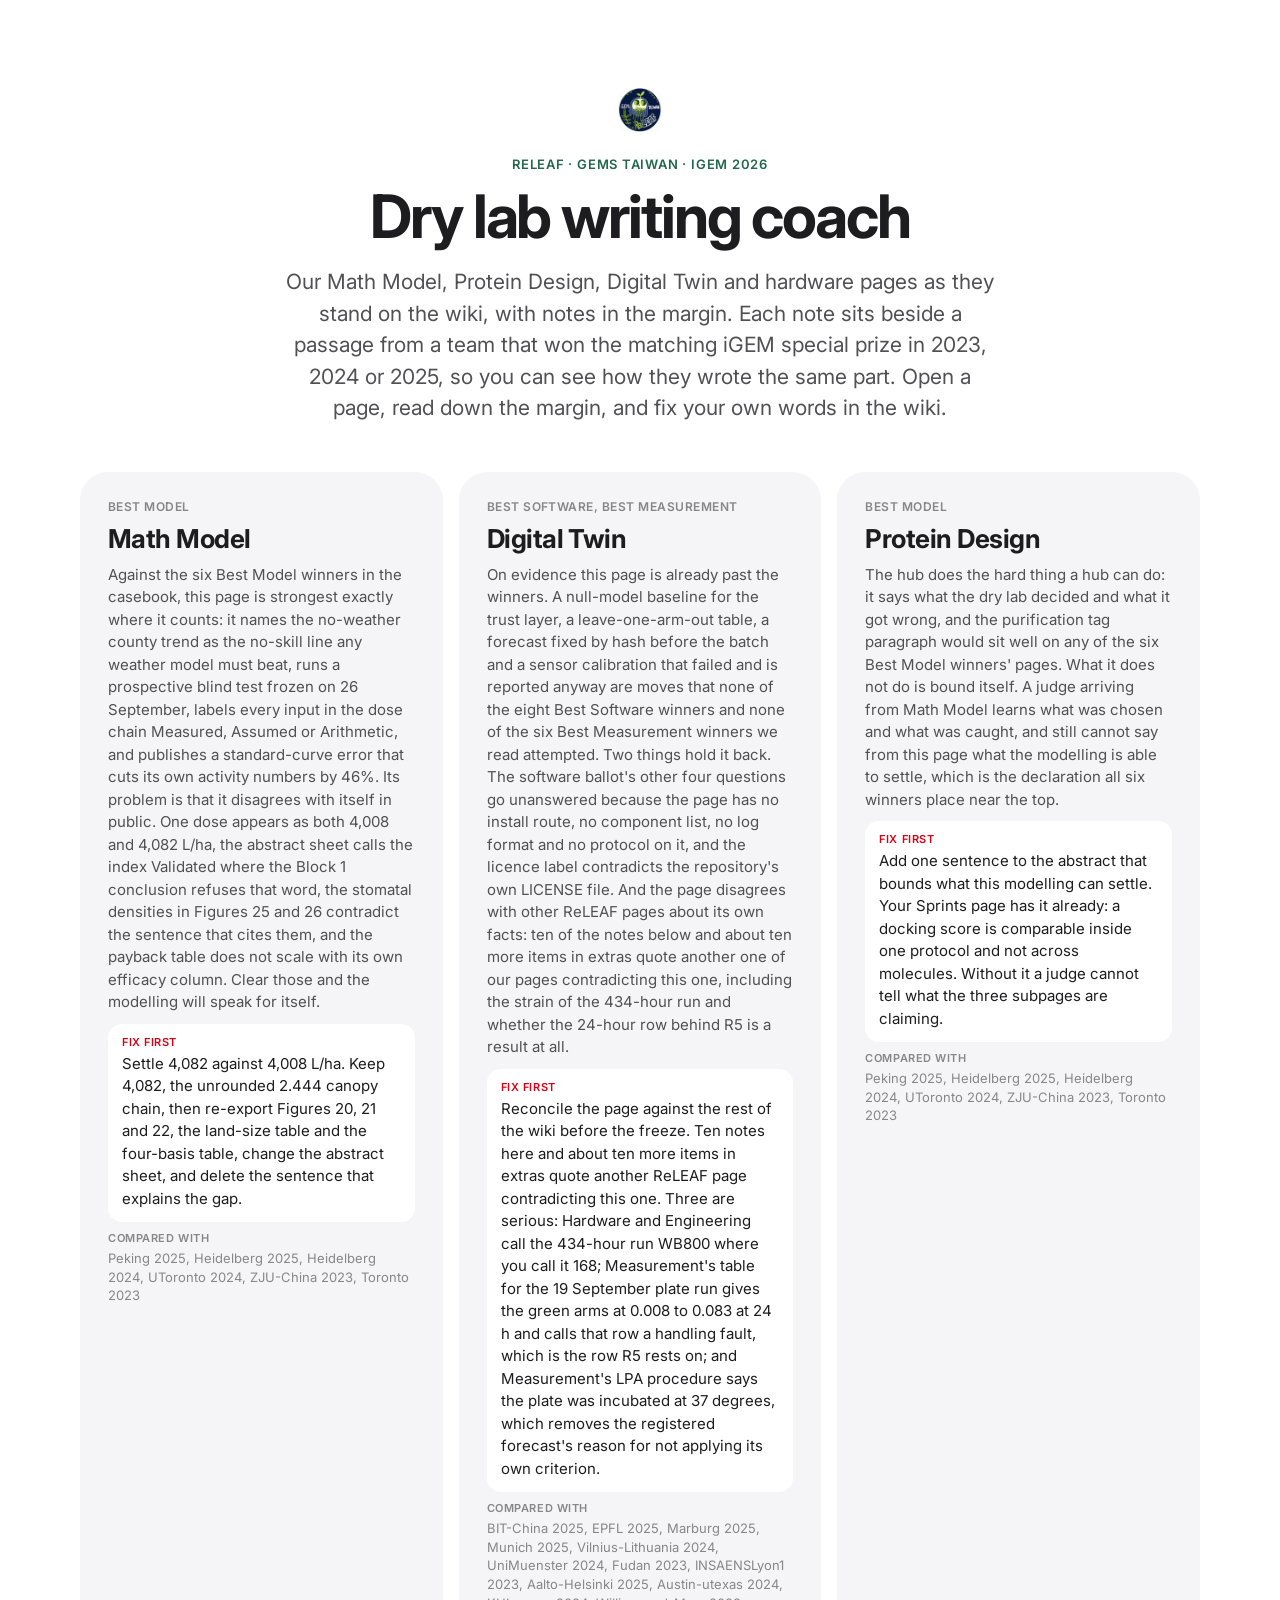
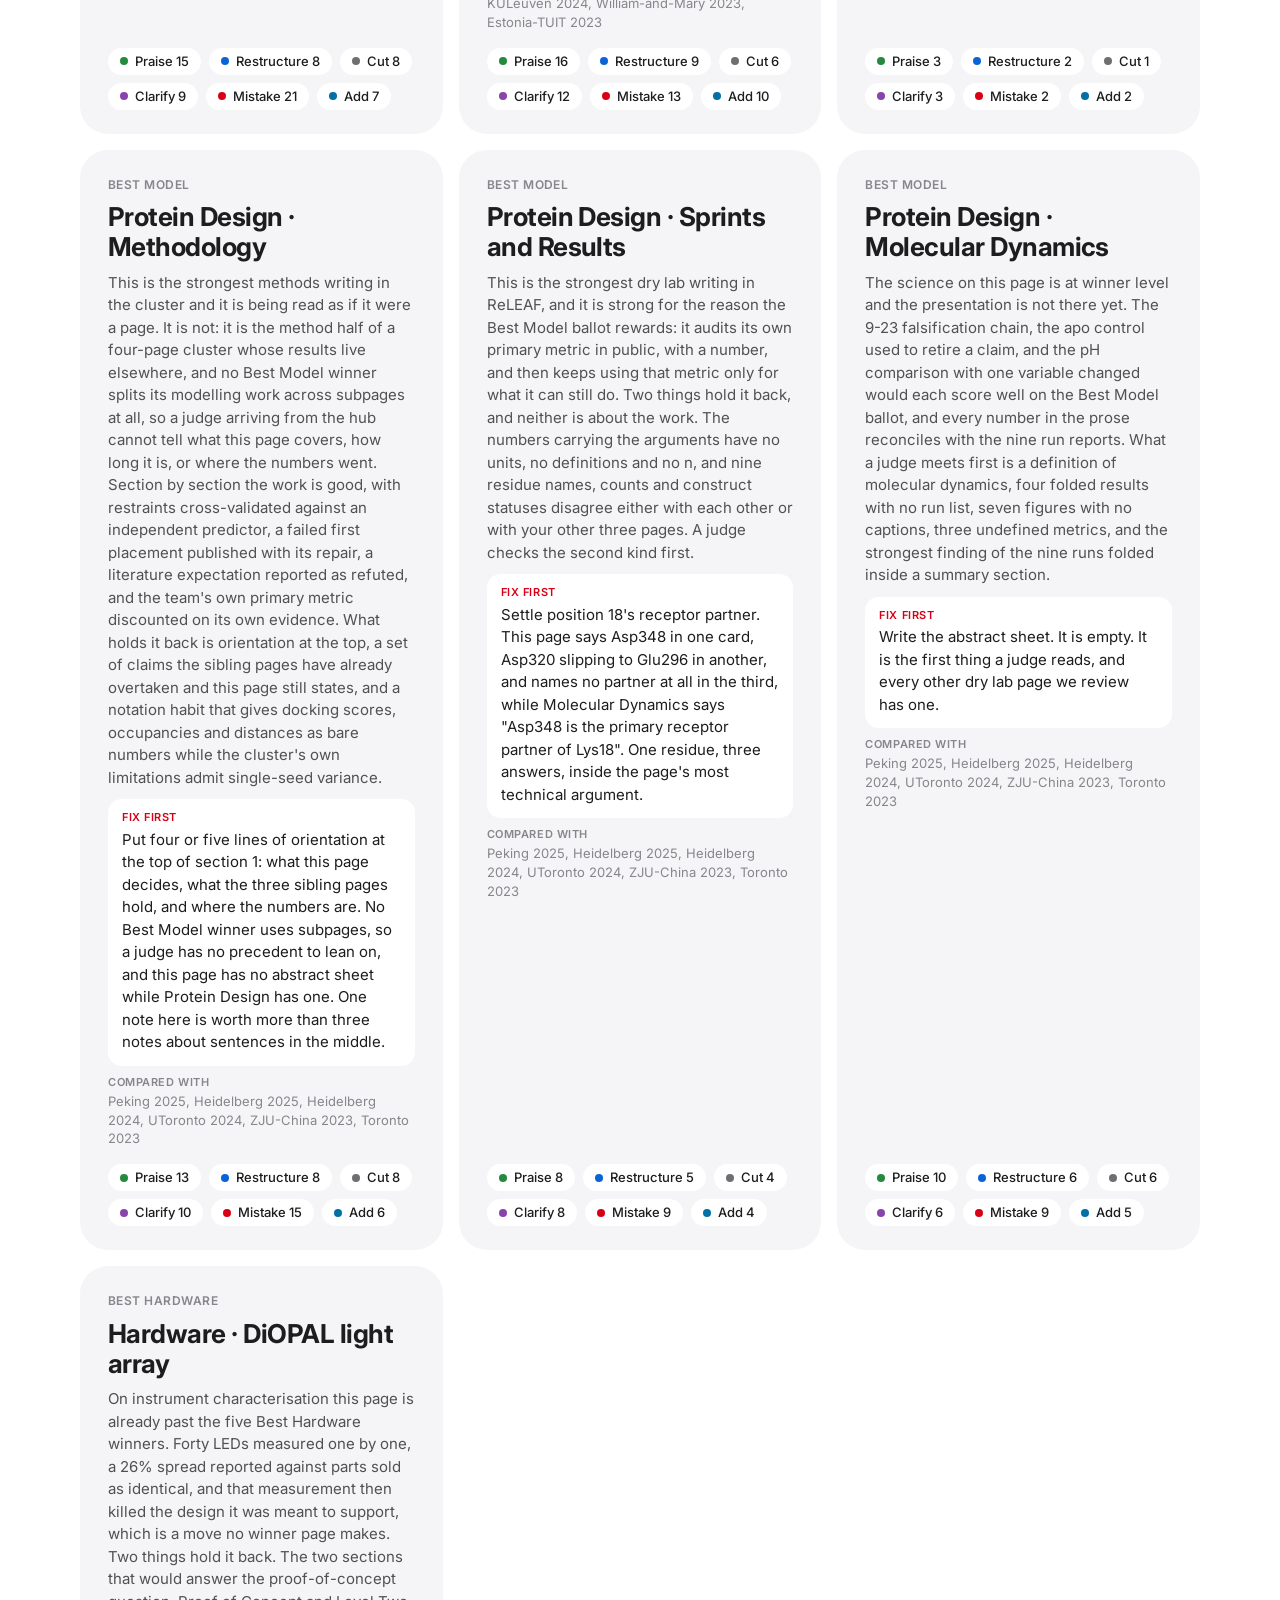
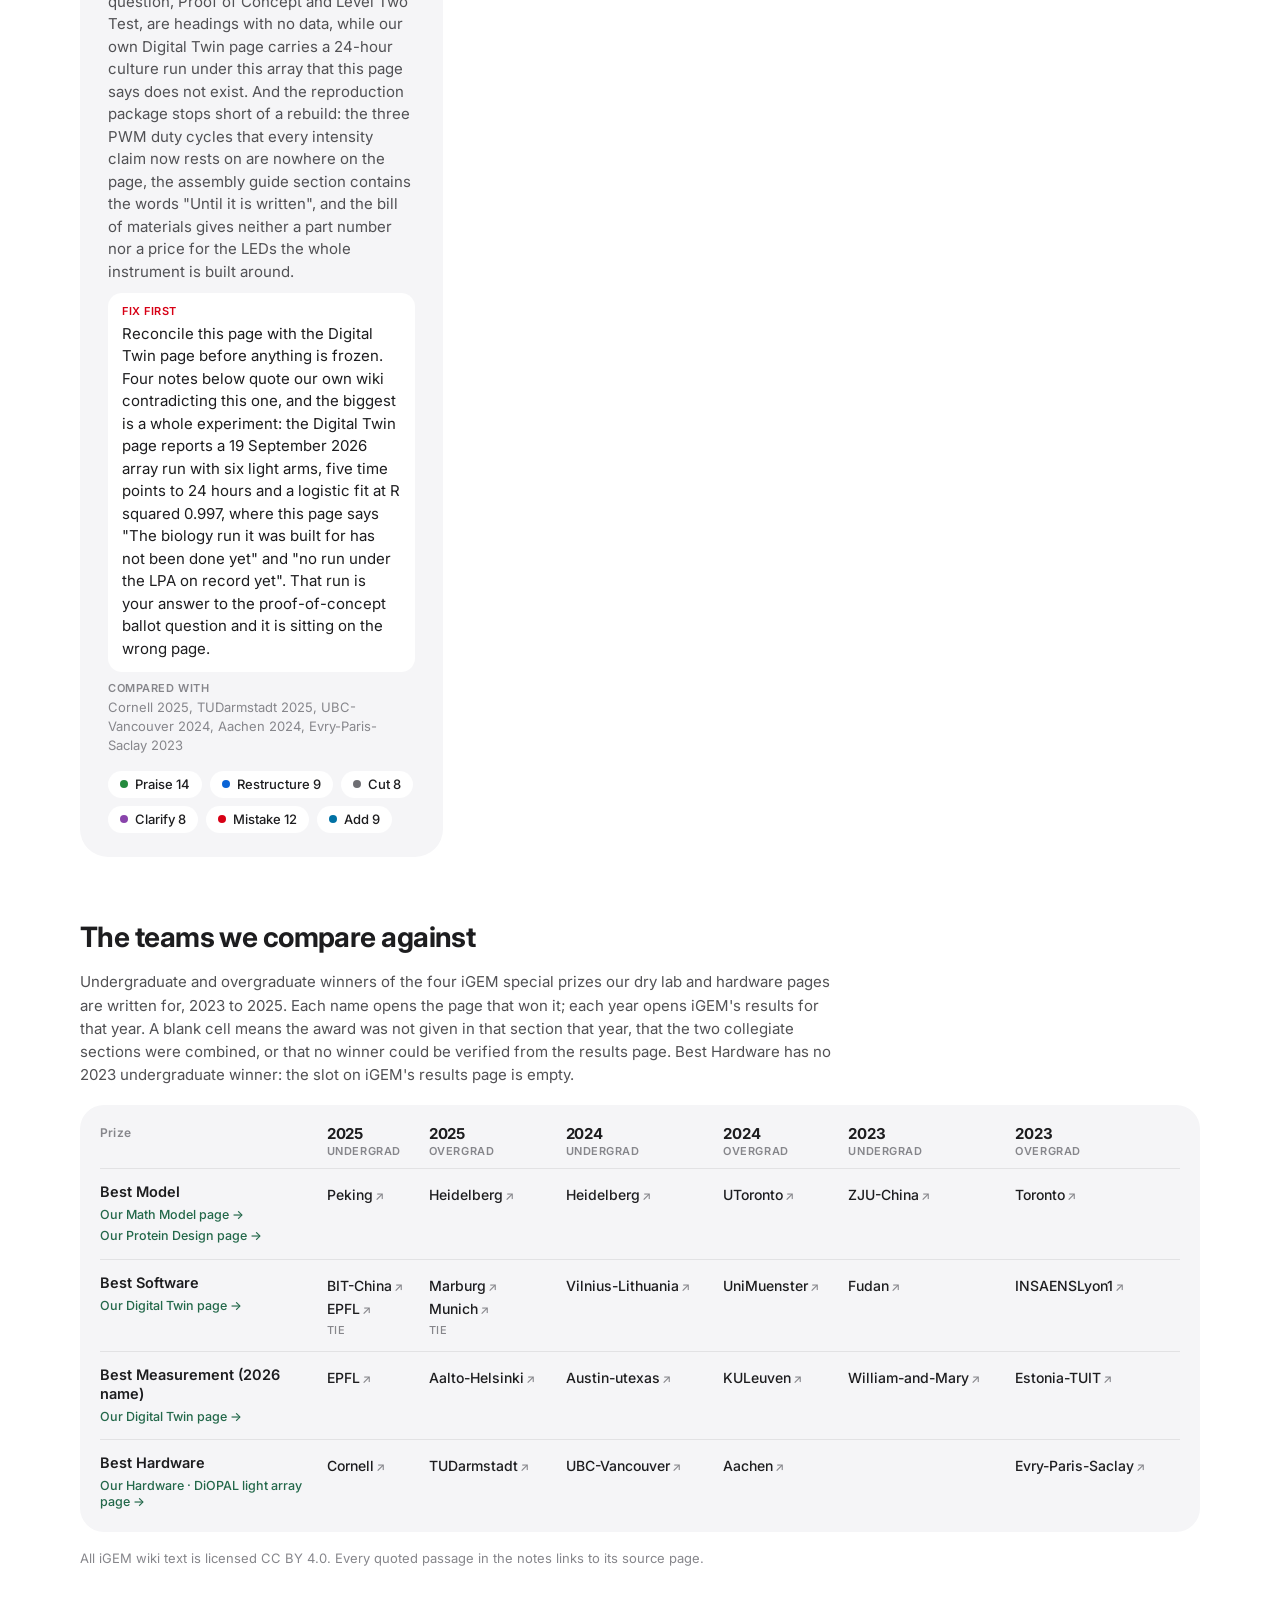
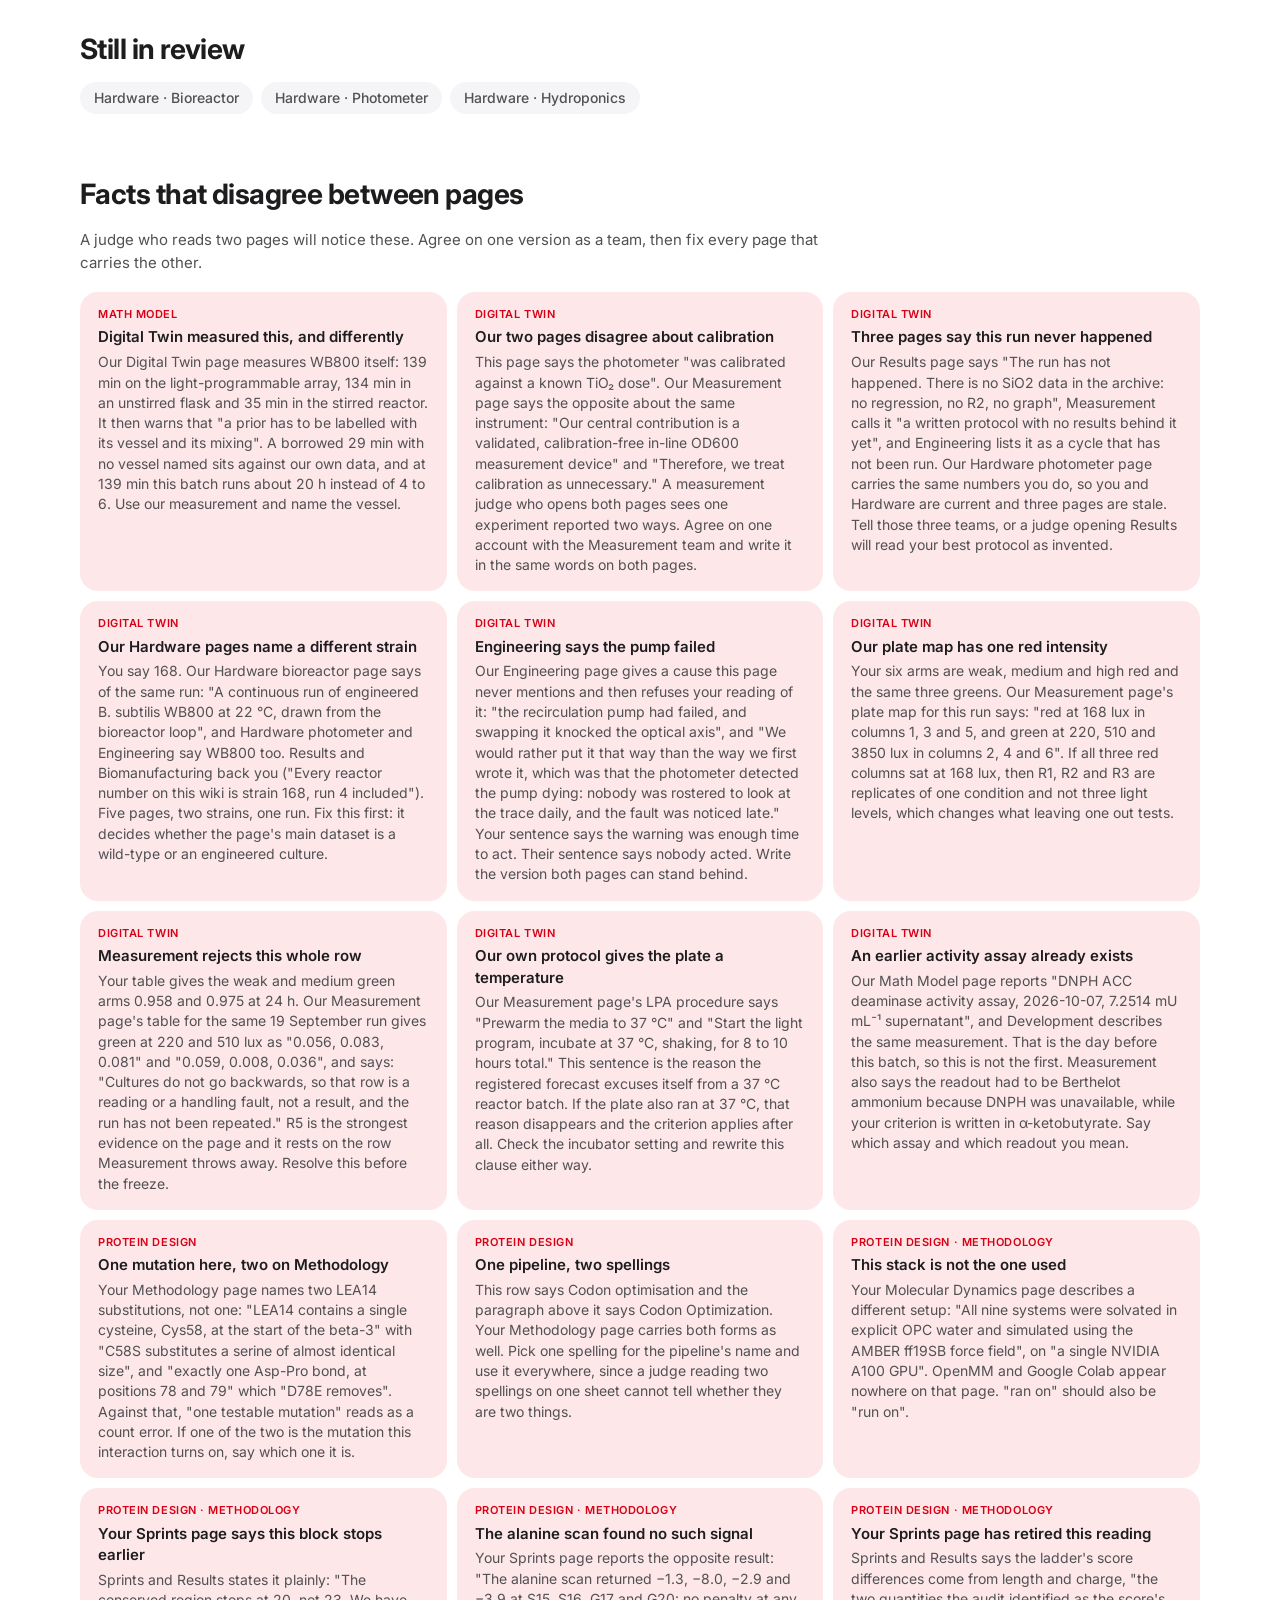
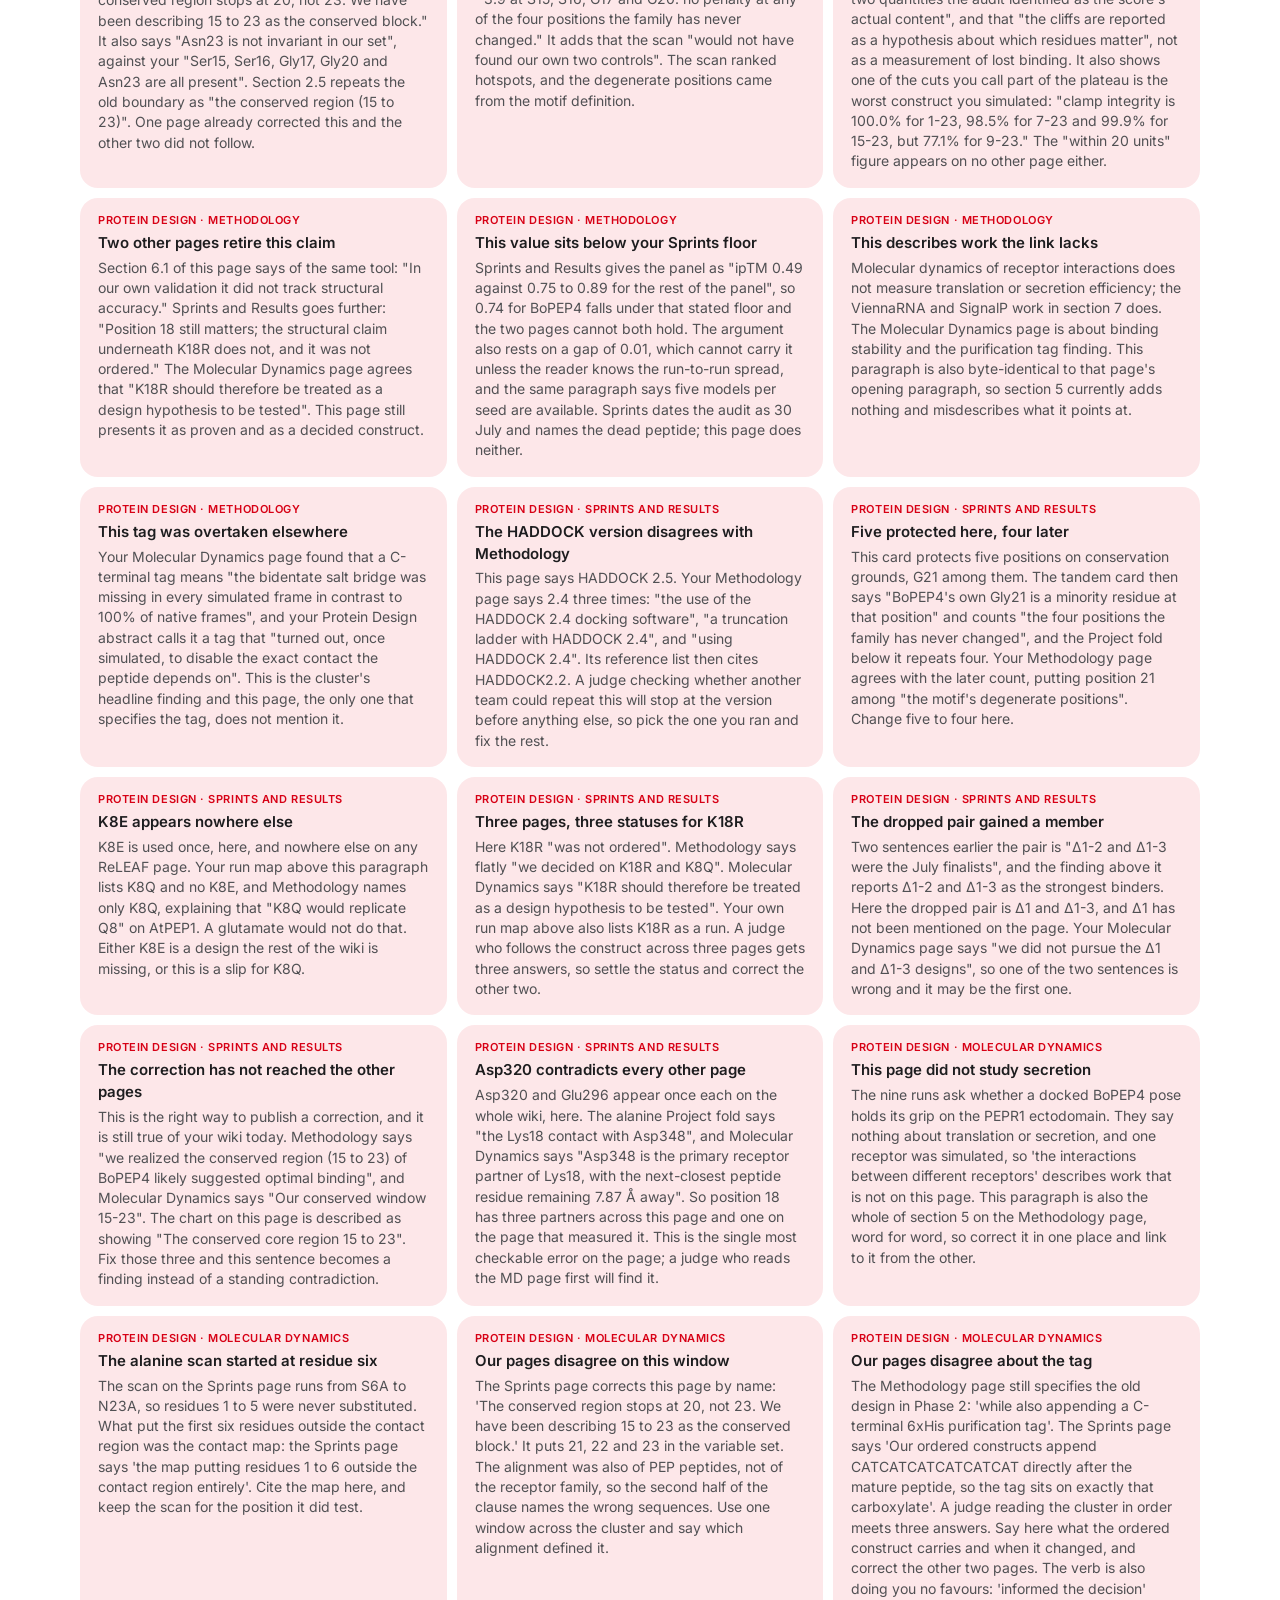
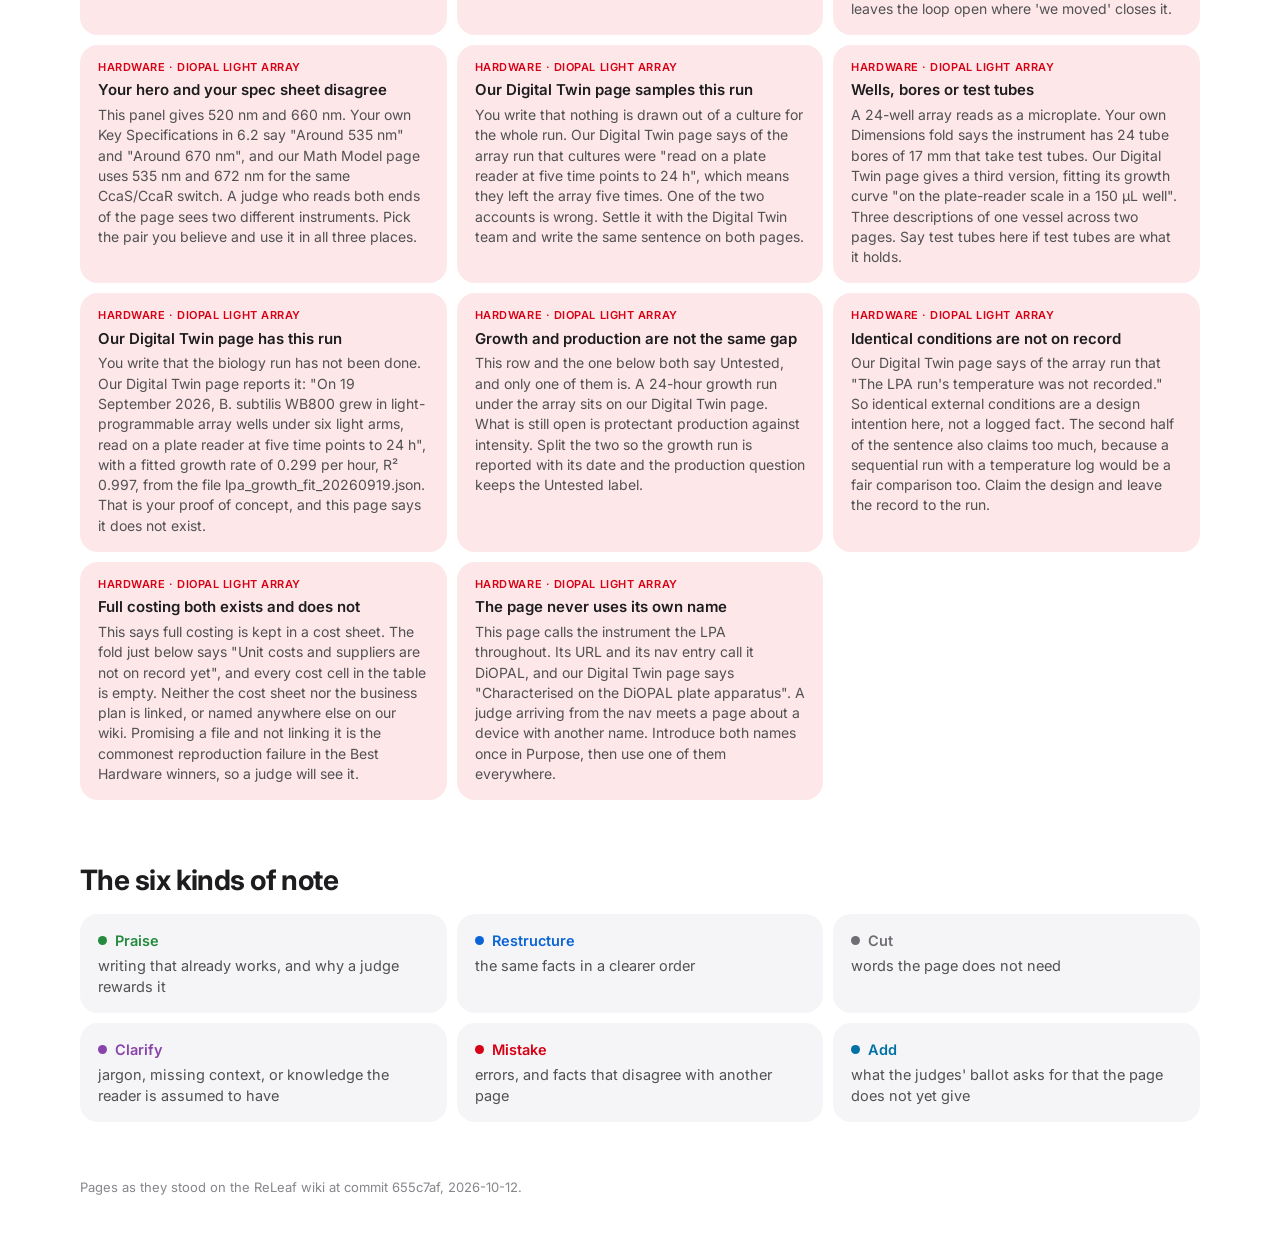
==== commit c13f7f7c: "DiOPAL joins the coach: 60 notes Its headline finding is that the proof-of-concept run this page say" ====
--- a/docs/index.html
+++ b/docs/index.html
@@ -6,8 +6,8 @@
   <title>Dry Lab Writing Coach | ReLEAF</title>
   <link rel="icon" href="assets/img/logo.png" />
   <link rel="stylesheet" href="assets/css/tokens.css" />
-  <link rel="stylesheet" href="coach/coach.css?v=1012140507" />
-  <link rel="stylesheet" href="coach/landing.css?v=1012140507" />
+  <link rel="stylesheet" href="coach/coach.css?v=1012145044" />
+  <link rel="stylesheet" href="coach/landing.css?v=1012145044" />
 </head>
 <body class="lp">
   <header class="lp-head">
@@ -66,24 +66,32 @@
         <p class="lp-card__vs"><b>Compared with</b>Peking 2025, Heidelberg 2025, Heidelberg 2024, UToronto 2024, ZJU-China 2023, Toronto 2023</p>
         <ul class="cx-sum__counts"><li class="cx-praise">Praise 10</li><li class="cx-restructure">Restructure 6</li><li class="cx-cut">Cut 6</li><li class="cx-clarify">Clarify 6</li><li class="cx-mistake">Mistake 9</li><li class="cx-suggest">Add 5</li></ul>
       </a>
+      <a class="lp-card" href="hardware/diopal/">
+        <span class="lp-card__prize">Best Hardware</span>
+        <h3>Hardware · DiOPAL light array</h3>
+        <p>On instrument characterisation this page is already past the five Best Hardware winners. Forty LEDs measured one by one, a 26% spread reported against parts sold as identical, and that measurement then killed the design it was meant to support, which is a move no winner page makes. Two things hold it back. The two sections that would answer the proof-of-concept question, Proof of Concept and Level Two Test, are headings with no data, while our own Digital Twin page carries a 24-hour culture run under this array that this page says does not exist. And the reproduction package stops short of a rebuild: the three PWM duty cycles that every intensity claim now rests on are nowhere on the page, the assembly guide section contains the words &quot;Until it is written&quot;, and the bill of materials gives neither a part number nor a price for the LEDs the whole instrument is built around.</p>
+        <p class="lp-card__first"><b>Fix first</b>Reconcile this page with the Digital Twin page before anything is frozen. Four notes below quote our own wiki contradicting this one, and the biggest is a whole experiment: the Digital Twin page reports a 19 September 2026 array run with six light arms, five time points to 24 hours and a logistic fit at R squared 0.997, where this page says &quot;The biology run it was built for has not been done yet&quot; and &quot;no run under the LPA on record yet&quot;. That run is your answer to the proof-of-concept ballot question and it is sitting on the wrong page.</p>
+        <p class="lp-card__vs"><b>Compared with</b>Cornell 2025, TUDarmstadt 2025, UBC-Vancouver 2024, Aachen 2024, Evry-Paris-Saclay 2023</p>
+        <ul class="cx-sum__counts"><li class="cx-praise">Praise 14</li><li class="cx-restructure">Restructure 9</li><li class="cx-cut">Cut 8</li><li class="cx-clarify">Clarify 8</li><li class="cx-mistake">Mistake 12</li><li class="cx-suggest">Add 9</li></ul>
+      </a>
     </section>
     
     <section class="lp-win" id="winners">
       <h2>The teams we compare against</h2>
-      <p>Undergraduate and overgraduate winners of the four iGEM special prizes our dry lab and hardware pages are written for, 2023 to 2025. Each name opens the page that won it; each year opens iGEM's results for that year. A blank cell means the two collegiate sections were combined that year, or that no winner could be verified from the results page.</p>
+      <p>Undergraduate and overgraduate winners of the four iGEM special prizes our dry lab and hardware pages are written for, 2023 to 2025. Each name opens the page that won it; each year opens iGEM's results for that year. A blank cell means the award was not given in that section that year, that the two collegiate sections were combined, or that no winner could be verified from the results page. Best Hardware has no 2023 undergraduate winner: the slot on iGEM's results page is empty.</p>
       <div class="lp-win__scroll"><table class="lp-win__table">
         <thead><tr><th scope="col">Prize</th><th scope="col"><a href="https://competition.igem.org/results/2025?tab=special-prizes">2025</a><span>Undergrad</span></th><th scope="col"><a href="https://competition.igem.org/results/2025?tab=special-prizes">2025</a><span>Overgrad</span></th><th scope="col"><a href="https://competition.igem.org/results/2024?tab=special-prizes">2024</a><span>Undergrad</span></th><th scope="col"><a href="https://competition.igem.org/results/2024?tab=special-prizes">2024</a><span>Overgrad</span></th><th scope="col"><a href="https://competition.igem.org/results/2023?tab=special-prizes">2023</a><span>Undergrad</span></th><th scope="col"><a href="https://competition.igem.org/results/2023?tab=special-prizes">2023</a><span>Overgrad</span></th></tr></thead>
-        <tbody><tr><th scope="row">Best Model<a class="lp-win__page" href="model/">Our Math Model page</a><a class="lp-win__page" href="protein-design/">Our Protein Design page</a></th><td><a href="https://2025.igem.wiki/peking/model">Peking</a></td><td><a href="https://2025.igem.wiki/heidelberg/model">Heidelberg</a></td><td><a href="https://2024.igem.wiki/heidelberg/model">Heidelberg</a></td><td><a href="https://2024.igem.wiki/utoronto/model">UToronto</a></td><td><a href="https://2023.igem.wiki/zju-china/model">ZJU-China</a></td><td><a href="https://2023.igem.wiki/toronto/model">Toronto</a></td></tr><tr><th scope="row">Best Software<a class="lp-win__page" href="software/">Our Digital Twin page</a></th><td><a href="https://2025.igem.wiki/bit-china/software">BIT-China</a><a href="https://2025.igem.wiki/epfl/software">EPFL</a><em>tie</em></td><td><a href="https://2025.igem.wiki/marburg/software">Marburg</a><a href="https://2025.igem.wiki/munich/software">Munich</a><em>tie</em></td><td><a href="https://2024.igem.wiki/vilnius-lithuania/software">Vilnius-Lithuania</a></td><td><a href="https://2024.igem.wiki/unimuenster/software">UniMuenster</a></td><td><a href="https://2023.igem.wiki/fudan/software">Fudan</a></td><td><a href="https://2023.igem.wiki/insaenslyon1/software">INSAENSLyon1</a></td></tr><tr><th scope="row">Best Measurement (2026 name)<a class="lp-win__page" href="software/">Our Digital Twin page</a></th><td><a href="https://2025.igem.wiki/epfl/measurement">EPFL</a></td><td><a href="https://2025.igem.wiki/aalto-helsinki/measurement">Aalto-Helsinki</a></td><td><a href="https://2024.igem.wiki/austin-utexas/measurement">Austin-utexas</a></td><td><a href="https://2024.igem.wiki/kuleuven/measurement">KULeuven</a></td><td><a href="https://2023.igem.wiki/william-and-mary/measurement">William-and-Mary</a></td><td><a href="https://2023.igem.wiki/estonia-tuit/measurement">Estonia-TUIT</a></td></tr></tbody>
+        <tbody><tr><th scope="row">Best Model<a class="lp-win__page" href="model/">Our Math Model page</a><a class="lp-win__page" href="protein-design/">Our Protein Design page</a></th><td><a href="https://2025.igem.wiki/peking/model">Peking</a></td><td><a href="https://2025.igem.wiki/heidelberg/model">Heidelberg</a></td><td><a href="https://2024.igem.wiki/heidelberg/model">Heidelberg</a></td><td><a href="https://2024.igem.wiki/utoronto/model">UToronto</a></td><td><a href="https://2023.igem.wiki/zju-china/model">ZJU-China</a></td><td><a href="https://2023.igem.wiki/toronto/model">Toronto</a></td></tr><tr><th scope="row">Best Software<a class="lp-win__page" href="software/">Our Digital Twin page</a></th><td><a href="https://2025.igem.wiki/bit-china/software">BIT-China</a><a href="https://2025.igem.wiki/epfl/software">EPFL</a><em>tie</em></td><td><a href="https://2025.igem.wiki/marburg/software">Marburg</a><a href="https://2025.igem.wiki/munich/software">Munich</a><em>tie</em></td><td><a href="https://2024.igem.wiki/vilnius-lithuania/software">Vilnius-Lithuania</a></td><td><a href="https://2024.igem.wiki/unimuenster/software">UniMuenster</a></td><td><a href="https://2023.igem.wiki/fudan/software">Fudan</a></td><td><a href="https://2023.igem.wiki/insaenslyon1/software">INSAENSLyon1</a></td></tr><tr><th scope="row">Best Measurement (2026 name)<a class="lp-win__page" href="software/">Our Digital Twin page</a></th><td><a href="https://2025.igem.wiki/epfl/measurement">EPFL</a></td><td><a href="https://2025.igem.wiki/aalto-helsinki/measurement">Aalto-Helsinki</a></td><td><a href="https://2024.igem.wiki/austin-utexas/measurement">Austin-utexas</a></td><td><a href="https://2024.igem.wiki/kuleuven/measurement">KULeuven</a></td><td><a href="https://2023.igem.wiki/william-and-mary/measurement">William-and-Mary</a></td><td><a href="https://2023.igem.wiki/estonia-tuit/measurement">Estonia-TUIT</a></td></tr><tr><th scope="row">Best Hardware<a class="lp-win__page" href="hardware/diopal/">Our Hardware · DiOPAL light array page</a></th><td><a href="https://2025.igem.wiki/cornell/hardware">Cornell</a></td><td><a href="https://2025.igem.wiki/tudarmstadt/hardware">TUDarmstadt</a></td><td><a href="https://2024.igem.wiki/ubc-vancouver/hardware">UBC-Vancouver</a></td><td><a href="https://2024.igem.wiki/aachen/hardware">Aachen</a></td><td></td><td><a href="https://2023.igem.wiki/evry-paris-saclay/hardware">Evry-Paris-Saclay</a></td></tr></tbody>
       </table></div>
       <p class="lp-win__lic">All iGEM wiki text is licensed CC BY 4.0. Every quoted passage in the notes links to its source page.</p>
     </section>
-    <section class="lp-wait"><h2>Still in review</h2><ul><li>Hardware · Bioreactor</li><li>Hardware · Photometer</li><li>Hardware · DiOPAL light array</li><li>Hardware · Hydroponics</li></ul></section>
-    <section class="lp-cross"><h2>Facts that disagree between pages</h2><p>A judge who reads two pages will notice these. Agree on one version as a team, then fix every page that carries the other.</p><ul><li><a href="model/#cx-mm-032"><span>Math Model</span><b>Digital Twin measured this, and differently</b>Our Digital Twin page measures WB800 itself: 139 min on the light-programmable array, 134 min in an unstirred flask and 35 min in the stirred reactor. It then warns that &quot;a prior has to be labelled with its vessel and its mixing&quot;. A borrowed 29 min with no vessel named sits against our own data, and at 139 min this batch runs about 20 h instead of 4 to 6. Use our measurement and name the vessel.</a></li><li><a href="software/#cx-dt-a03"><span>Digital Twin</span><b>Our two pages disagree about calibration</b>This page says the photometer &quot;was calibrated against a known TiO₂ dose&quot;. Our Measurement page says the opposite about the same instrument: &quot;Our central contribution is a validated, calibration-free in-line OD600 measurement device&quot; and &quot;Therefore, we treat calibration as unnecessary.&quot; A measurement judge who opens both pages sees one experiment reported two ways. Agree on one account with the Measurement team and write it in the same words on both pages.</a></li><li><a href="software/#cx-dt-019"><span>Digital Twin</span><b>Three pages say this run never happened</b>Our Results page says &quot;The run has not happened. There is no SiO2 data in the archive: no regression, no R2, no graph&quot;, Measurement calls it &quot;a written protocol with no results behind it yet&quot;, and Engineering lists it as a cycle that has not been run. Our Hardware photometer page carries the same numbers you do, so you and Hardware are current and three pages are stale. Tell those three teams, or a judge opening Results will read your best protocol as invented.</a></li><li><a href="software/#cx-dt-024"><span>Digital Twin</span><b>Our Hardware pages name a different strain</b>You say 168. Our Hardware bioreactor page says of the same run: &quot;A continuous run of engineered B. subtilis WB800 at 22 °C, drawn from the bioreactor loop&quot;, and Hardware photometer and Engineering say WB800 too. Results and Biomanufacturing back you (&quot;Every reactor number on this wiki is strain 168, run 4 included&quot;). Five pages, two strains, one run. Fix this first: it decides whether the page&#x27;s main dataset is a wild-type or an engineered culture.</a></li><li><a href="software/#cx-dt-026"><span>Digital Twin</span><b>Engineering says the pump failed</b>Our Engineering page gives a cause this page never mentions and then refuses your reading of it: &quot;the recirculation pump had failed, and swapping it knocked the optical axis&quot;, and &quot;We would rather put it that way than the way we first wrote it, which was that the photometer detected the pump dying: nobody was rostered to look at the trace daily, and the fault was noticed late.&quot; Your sentence says the warning was enough time to act. Their sentence says nobody acted. Write the version both pages can stand behind.</a></li><li><a href="software/#cx-dt-034"><span>Digital Twin</span><b>Our plate map has one red intensity</b>Your six arms are weak, medium and high red and the same three greens. Our Measurement page&#x27;s plate map for this run says: &quot;red at 168 lux in columns 1, 3 and 5, and green at 220, 510 and 3850 lux in columns 2, 4 and 6&quot;. If all three red columns sat at 168 lux, then R1, R2 and R3 are replicates of one condition and not three light levels, which changes what leaving one out tests.</a></li><li><a href="software/#cx-dt-038"><span>Digital Twin</span><b>Measurement rejects this whole row</b>Your table gives the weak and medium green arms 0.958 and 0.975 at 24 h. Our Measurement page&#x27;s table for the same 19 September run gives green at 220 and 510 lux as &quot;0.056, 0.083, 0.081&quot; and &quot;0.059, 0.008, 0.036&quot;, and says: &quot;Cultures do not go backwards, so that row is a reading or a handling fault, not a result, and the run has not been repeated.&quot; R5 is the strongest evidence on the page and it rests on the row Measurement throws away. Resolve this before the freeze.</a></li><li><a href="software/#cx-dt-048"><span>Digital Twin</span><b>Our own protocol gives the plate a temperature</b>Our Measurement page&#x27;s LPA procedure says &quot;Prewarm the media to 37 °C&quot; and &quot;Start the light program, incubate at 37 °C, shaking, for 8 to 10 hours total.&quot; This sentence is the reason the registered forecast excuses itself from a 37 °C reactor batch. If the plate also ran at 37 °C, that reason disappears and the criterion applies after all. Check the incubator setting and rewrite this clause either way.</a></li><li><a href="software/#cx-dt-049"><span>Digital Twin</span><b>An earlier activity assay already exists</b>Our Math Model page reports &quot;DNPH ACC deaminase activity assay, 2026-10-07, 7.2514 mU mL⁻¹ supernatant&quot;, and Development describes the same measurement. That is the day before this batch, so this is not the first. Measurement also says the readout had to be Berthelot ammonium because DNPH was unavailable, while your criterion is written in α-ketobutyrate. Say which assay and which readout you mean.</a></li><li><a href="protein-design/#cx-pd-a07"><span>Protein Design</span><b>One mutation here, two on Methodology</b>Your Methodology page names two LEA14 substitutions, not one: &quot;LEA14 contains a single cysteine, Cys58, at the start of the beta-3&quot; with &quot;C58S substitutes a serine of almost identical size&quot;, and &quot;exactly one Asp-Pro bond, at positions 78 and 79&quot; which &quot;D78E removes&quot;. Against that, &quot;one testable mutation&quot; reads as a count error. If one of the two is the mutation this interaction turns on, say which one it is.</a></li><li><a href="protein-design/#cx-pd-a08"><span>Protein Design</span><b>One pipeline, two spellings</b>This row says Codon optimisation and the paragraph above it says Codon Optimization. Your Methodology page carries both forms as well. Pick one spelling for the pipeline&#x27;s name and use it everywhere, since a judge reading two spellings on one sheet cannot tell whether they are two things.</a></li><li><a href="protein-design/methodology/#cx-me-004"><span>Protein Design · Methodology</span><b>This stack is not the one used</b>Your Molecular Dynamics page describes a different setup: &quot;All nine systems were solvated in explicit OPC water and simulated using the AMBER ff19SB force field&quot;, on &quot;a single NVIDIA A100 GPU&quot;. OpenMM and Google Colab appear nowhere on that page. &quot;ran on&quot; should also be &quot;run on&quot;.</a></li><li><a href="protein-design/methodology/#cx-me-015"><span>Protein Design · Methodology</span><b>Your Sprints page says this block stops earlier</b>Sprints and Results states it plainly: &quot;The conserved region stops at 20, not 23. We have been describing 15 to 23 as the conserved block.&quot; It also says &quot;Asn23 is not invariant in our set&quot;, against your &quot;Ser15, Ser16, Gly17, Gly20 and Asn23 are all present&quot;. Section 2.5 repeats the old boundary as &quot;the conserved region (15 to 23)&quot;. One page already corrected this and the other two did not follow.</a></li><li><a href="protein-design/methodology/#cx-me-016"><span>Protein Design · Methodology</span><b>The alanine scan found no such signal</b>Your Sprints page reports the opposite result: &quot;The alanine scan returned −1.3, −8.0, −2.9 and −3.9 at S15, S16, G17 and G20: no penalty at any of the four positions the family has never changed.&quot; It adds that the scan &quot;would not have found our own two controls&quot;. The scan ranked hotspots, and the degenerate positions came from the motif definition.</a></li><li><a href="protein-design/methodology/#cx-me-019"><span>Protein Design · Methodology</span><b>Your Sprints page has retired this reading</b>Sprints and Results says the ladder&#x27;s score differences come from length and charge, &quot;the two quantities the audit identified as the score&#x27;s actual content&quot;, and that &quot;the cliffs are reported as a hypothesis about which residues matter&quot;, not as a measurement of lost binding. It also shows one of the cuts you call part of the plateau is the worst construct you simulated: &quot;clamp integrity is 100.0% for 1-23, 98.5% for 7-23 and 99.9% for 15-23, but 77.1% for 9-23.&quot; The &quot;within 20 units&quot; figure appears on no other page either.</a></li><li><a href="protein-design/methodology/#cx-me-023"><span>Protein Design · Methodology</span><b>Two other pages retire this claim</b>Section 6.1 of this page says of the same tool: &quot;In our own validation it did not track structural accuracy.&quot; Sprints and Results goes further: &quot;Position 18 still matters; the structural claim underneath K18R does not, and it was not ordered.&quot; The Molecular Dynamics page agrees that &quot;K18R should therefore be treated as a design hypothesis to be tested&quot;. This page still presents it as proven and as a decided construct.</a></li><li><a href="protein-design/methodology/#cx-me-045"><span>Protein Design · Methodology</span><b>This value sits below your Sprints floor</b>Sprints and Results gives the panel as &quot;ipTM 0.49 against 0.75 to 0.89 for the rest of the panel&quot;, so 0.74 for BoPEP4 falls under that stated floor and the two pages cannot both hold. The argument also rests on a gap of 0.01, which cannot carry it unless the reader knows the run-to-run spread, and the same paragraph says five models per seed are available. Sprints dates the audit as 30 July and names the dead peptide; this page does neither.</a></li><li><a href="protein-design/methodology/#cx-me-046"><span>Protein Design · Methodology</span><b>This describes work the link lacks</b>Molecular dynamics of receptor interactions does not measure translation or secretion efficiency; the ViennaRNA and SignalP work in section 7 does. The Molecular Dynamics page is about binding stability and the purification tag finding. This paragraph is also byte-identical to that page&#x27;s opening paragraph, so section 5 currently adds nothing and misdescribes what it points at.</a></li><li><a href="protein-design/methodology/#cx-me-054"><span>Protein Design · Methodology</span><b>This tag was overtaken elsewhere</b>Your Molecular Dynamics page found that a C-terminal tag means &quot;the bidentate salt bridge was missing in every simulated frame in contrast to 100% of native frames&quot;, and your Protein Design abstract calls it a tag that &quot;turned out, once simulated, to disable the exact contact the peptide depends on&quot;. This is the cluster&#x27;s headline finding and this page, the only one that specifies the tag, does not mention it.</a></li><li><a href="protein-design/sprints/#cx-sp-006"><span>Protein Design · Sprints and Results</span><b>The HADDOCK version disagrees with Methodology</b>This page says HADDOCK 2.5. Your Methodology page says 2.4 three times: &quot;the use of the HADDOCK 2.4 docking software&quot;, &quot;a truncation ladder with HADDOCK 2.4&quot;, and &quot;using HADDOCK 2.4&quot;. Its reference list then cites HADDOCK2.2. A judge checking whether another team could repeat this will stop at the version before anything else, so pick the one you ran and fix the rest.</a></li><li><a href="protein-design/sprints/#cx-sp-014"><span>Protein Design · Sprints and Results</span><b>Five protected here, four later</b>This card protects five positions on conservation grounds, G21 among them. The tandem card then says &quot;BoPEP4&#x27;s own Gly21 is a minority residue at that position&quot; and counts &quot;the four positions the family has never changed&quot;, and the Project fold below it repeats four. Your Methodology page agrees with the later count, putting position 21 among &quot;the motif&#x27;s degenerate positions&quot;. Change five to four here.</a></li><li><a href="protein-design/sprints/#cx-sp-015"><span>Protein Design · Sprints and Results</span><b>K8E appears nowhere else</b>K8E is used once, here, and nowhere else on any ReLEAF page. Your run map above this paragraph lists K8Q and no K8E, and Methodology names only K8Q, explaining that &quot;K8Q would replicate Q8&quot; on AtPEP1. A glutamate would not do that. Either K8E is a design the rest of the wiki is missing, or this is a slip for K8Q.</a></li><li><a href="protein-design/sprints/#cx-sp-017"><span>Protein Design · Sprints and Results</span><b>Three pages, three statuses for K18R</b>Here K18R &quot;was not ordered&quot;. Methodology says flatly &quot;we decided on K18R and K8Q&quot;. Molecular Dynamics says &quot;K18R should therefore be treated as a design hypothesis to be tested&quot;. Your own run map above also lists K18R as a run. A judge who follows the construct across three pages gets three answers, so settle the status and correct the other two.</a></li><li><a href="protein-design/sprints/#cx-sp-022"><span>Protein Design · Sprints and Results</span><b>The dropped pair gained a member</b>Two sentences earlier the pair is &quot;Δ1-2 and Δ1-3 were the July finalists&quot;, and the finding above it reports Δ1-2 and Δ1-3 as the strongest binders. Here the dropped pair is Δ1 and Δ1-3, and Δ1 has not been mentioned on the page. Your Molecular Dynamics page says &quot;we did not pursue the Δ1 and Δ1-3 designs&quot;, so one of the two sentences is wrong and it may be the first one.</a></li><li><a href="protein-design/sprints/#cx-sp-030"><span>Protein Design · Sprints and Results</span><b>The correction has not reached the other pages</b>This is the right way to publish a correction, and it is still true of your wiki today. Methodology says &quot;we realized the conserved region (15 to 23) of BoPEP4 likely suggested optimal binding&quot;, and Molecular Dynamics says &quot;Our conserved window 15-23&quot;. The chart on this page is described as showing &quot;The conserved core region 15 to 23&quot;. Fix those three and this sentence becomes a finding instead of a standing contradiction.</a></li><li><a href="protein-design/sprints/#cx-sp-037"><span>Protein Design · Sprints and Results</span><b>Asp320 contradicts every other page</b>Asp320 and Glu296 appear once each on the whole wiki, here. The alanine Project fold says &quot;the Lys18 contact with Asp348&quot;, and Molecular Dynamics says &quot;Asp348 is the primary receptor partner of Lys18, with the next-closest peptide residue remaining 7.87 Å away&quot;. So position 18 has three partners across this page and one on the page that measured it. This is the single most checkable error on the page; a judge who reads the MD page first will find it.</a></li><li><a href="protein-design/molecular-dynamics/#cx-md-002"><span>Protein Design · Molecular Dynamics</span><b>This page did not study secretion</b>The nine runs ask whether a docked BoPEP4 pose holds its grip on the PEPR1 ectodomain. They say nothing about translation or secretion, and one receptor was simulated, so &#x27;the interactions between different receptors&#x27; describes work that is not on this page. This paragraph is also the whole of section 5 on the Methodology page, word for word, so correct it in one place and link to it from the other.</a></li><li><a href="protein-design/molecular-dynamics/#cx-md-018"><span>Protein Design · Molecular Dynamics</span><b>The alanine scan started at residue six</b>The scan on the Sprints page runs from S6A to N23A, so residues 1 to 5 were never substituted. What put the first six residues outside the contact region was the contact map: the Sprints page says &#x27;the map putting residues 1 to 6 outside the contact region entirely&#x27;. Cite the map here, and keep the scan for the position it did test.</a></li><li><a href="protein-design/molecular-dynamics/#cx-md-020"><span>Protein Design · Molecular Dynamics</span><b>Our pages disagree on this window</b>The Sprints page corrects this page by name: &#x27;The conserved region stops at 20, not 23. We have been describing 15 to 23 as the conserved block.&#x27; It puts 21, 22 and 23 in the variable set. The alignment was also of PEP peptides, not of the receptor family, so the second half of the clause names the wrong sequences. Use one window across the cluster and say which alignment defined it.</a></li><li><a href="protein-design/molecular-dynamics/#cx-md-041"><span>Protein Design · Molecular Dynamics</span><b>Our pages disagree about the tag</b>The Methodology page still specifies the old design in Phase 2: &#x27;while also appending a C-terminal 6xHis purification tag&#x27;. The Sprints page says &#x27;Our ordered constructs append CATCATCATCATCATCAT directly after the mature peptide, so the tag sits on exactly that carboxylate&#x27;. A judge reading the cluster in order meets three answers. Say here what the ordered construct carries and when it changed, and correct the other two pages. The verb is also doing you no favours: &#x27;informed the decision&#x27; leaves the loop open where &#x27;we moved&#x27; closes it.</a></li></ul></section>
+    <section class="lp-wait"><h2>Still in review</h2><ul><li>Hardware · Bioreactor</li><li>Hardware · Photometer</li><li>Hardware · Hydroponics</li></ul></section>
+    <section class="lp-cross"><h2>Facts that disagree between pages</h2><p>A judge who reads two pages will notice these. Agree on one version as a team, then fix every page that carries the other.</p><ul><li><a href="model/#cx-mm-032"><span>Math Model</span><b>Digital Twin measured this, and differently</b>Our Digital Twin page measures WB800 itself: 139 min on the light-programmable array, 134 min in an unstirred flask and 35 min in the stirred reactor. It then warns that &quot;a prior has to be labelled with its vessel and its mixing&quot;. A borrowed 29 min with no vessel named sits against our own data, and at 139 min this batch runs about 20 h instead of 4 to 6. Use our measurement and name the vessel.</a></li><li><a href="software/#cx-dt-a03"><span>Digital Twin</span><b>Our two pages disagree about calibration</b>This page says the photometer &quot;was calibrated against a known TiO₂ dose&quot;. Our Measurement page says the opposite about the same instrument: &quot;Our central contribution is a validated, calibration-free in-line OD600 measurement device&quot; and &quot;Therefore, we treat calibration as unnecessary.&quot; A measurement judge who opens both pages sees one experiment reported two ways. Agree on one account with the Measurement team and write it in the same words on both pages.</a></li><li><a href="software/#cx-dt-019"><span>Digital Twin</span><b>Three pages say this run never happened</b>Our Results page says &quot;The run has not happened. There is no SiO2 data in the archive: no regression, no R2, no graph&quot;, Measurement calls it &quot;a written protocol with no results behind it yet&quot;, and Engineering lists it as a cycle that has not been run. Our Hardware photometer page carries the same numbers you do, so you and Hardware are current and three pages are stale. Tell those three teams, or a judge opening Results will read your best protocol as invented.</a></li><li><a href="software/#cx-dt-024"><span>Digital Twin</span><b>Our Hardware pages name a different strain</b>You say 168. Our Hardware bioreactor page says of the same run: &quot;A continuous run of engineered B. subtilis WB800 at 22 °C, drawn from the bioreactor loop&quot;, and Hardware photometer and Engineering say WB800 too. Results and Biomanufacturing back you (&quot;Every reactor number on this wiki is strain 168, run 4 included&quot;). Five pages, two strains, one run. Fix this first: it decides whether the page&#x27;s main dataset is a wild-type or an engineered culture.</a></li><li><a href="software/#cx-dt-026"><span>Digital Twin</span><b>Engineering says the pump failed</b>Our Engineering page gives a cause this page never mentions and then refuses your reading of it: &quot;the recirculation pump had failed, and swapping it knocked the optical axis&quot;, and &quot;We would rather put it that way than the way we first wrote it, which was that the photometer detected the pump dying: nobody was rostered to look at the trace daily, and the fault was noticed late.&quot; Your sentence says the warning was enough time to act. Their sentence says nobody acted. Write the version both pages can stand behind.</a></li><li><a href="software/#cx-dt-034"><span>Digital Twin</span><b>Our plate map has one red intensity</b>Your six arms are weak, medium and high red and the same three greens. Our Measurement page&#x27;s plate map for this run says: &quot;red at 168 lux in columns 1, 3 and 5, and green at 220, 510 and 3850 lux in columns 2, 4 and 6&quot;. If all three red columns sat at 168 lux, then R1, R2 and R3 are replicates of one condition and not three light levels, which changes what leaving one out tests.</a></li><li><a href="software/#cx-dt-038"><span>Digital Twin</span><b>Measurement rejects this whole row</b>Your table gives the weak and medium green arms 0.958 and 0.975 at 24 h. Our Measurement page&#x27;s table for the same 19 September run gives green at 220 and 510 lux as &quot;0.056, 0.083, 0.081&quot; and &quot;0.059, 0.008, 0.036&quot;, and says: &quot;Cultures do not go backwards, so that row is a reading or a handling fault, not a result, and the run has not been repeated.&quot; R5 is the strongest evidence on the page and it rests on the row Measurement throws away. Resolve this before the freeze.</a></li><li><a href="software/#cx-dt-048"><span>Digital Twin</span><b>Our own protocol gives the plate a temperature</b>Our Measurement page&#x27;s LPA procedure says &quot;Prewarm the media to 37 °C&quot; and &quot;Start the light program, incubate at 37 °C, shaking, for 8 to 10 hours total.&quot; This sentence is the reason the registered forecast excuses itself from a 37 °C reactor batch. If the plate also ran at 37 °C, that reason disappears and the criterion applies after all. Check the incubator setting and rewrite this clause either way.</a></li><li><a href="software/#cx-dt-049"><span>Digital Twin</span><b>An earlier activity assay already exists</b>Our Math Model page reports &quot;DNPH ACC deaminase activity assay, 2026-10-07, 7.2514 mU mL⁻¹ supernatant&quot;, and Development describes the same measurement. That is the day before this batch, so this is not the first. Measurement also says the readout had to be Berthelot ammonium because DNPH was unavailable, while your criterion is written in α-ketobutyrate. Say which assay and which readout you mean.</a></li><li><a href="protein-design/#cx-pd-a07"><span>Protein Design</span><b>One mutation here, two on Methodology</b>Your Methodology page names two LEA14 substitutions, not one: &quot;LEA14 contains a single cysteine, Cys58, at the start of the beta-3&quot; with &quot;C58S substitutes a serine of almost identical size&quot;, and &quot;exactly one Asp-Pro bond, at positions 78 and 79&quot; which &quot;D78E removes&quot;. Against that, &quot;one testable mutation&quot; reads as a count error. If one of the two is the mutation this interaction turns on, say which one it is.</a></li><li><a href="protein-design/#cx-pd-a08"><span>Protein Design</span><b>One pipeline, two spellings</b>This row says Codon optimisation and the paragraph above it says Codon Optimization. Your Methodology page carries both forms as well. Pick one spelling for the pipeline&#x27;s name and use it everywhere, since a judge reading two spellings on one sheet cannot tell whether they are two things.</a></li><li><a href="protein-design/methodology/#cx-me-004"><span>Protein Design · Methodology</span><b>This stack is not the one used</b>Your Molecular Dynamics page describes a different setup: &quot;All nine systems were solvated in explicit OPC water and simulated using the AMBER ff19SB force field&quot;, on &quot;a single NVIDIA A100 GPU&quot;. OpenMM and Google Colab appear nowhere on that page. &quot;ran on&quot; should also be &quot;run on&quot;.</a></li><li><a href="protein-design/methodology/#cx-me-015"><span>Protein Design · Methodology</span><b>Your Sprints page says this block stops earlier</b>Sprints and Results states it plainly: &quot;The conserved region stops at 20, not 23. We have been describing 15 to 23 as the conserved block.&quot; It also says &quot;Asn23 is not invariant in our set&quot;, against your &quot;Ser15, Ser16, Gly17, Gly20 and Asn23 are all present&quot;. Section 2.5 repeats the old boundary as &quot;the conserved region (15 to 23)&quot;. One page already corrected this and the other two did not follow.</a></li><li><a href="protein-design/methodology/#cx-me-016"><span>Protein Design · Methodology</span><b>The alanine scan found no such signal</b>Your Sprints page reports the opposite result: &quot;The alanine scan returned −1.3, −8.0, −2.9 and −3.9 at S15, S16, G17 and G20: no penalty at any of the four positions the family has never changed.&quot; It adds that the scan &quot;would not have found our own two controls&quot;. The scan ranked hotspots, and the degenerate positions came from the motif definition.</a></li><li><a href="protein-design/methodology/#cx-me-019"><span>Protein Design · Methodology</span><b>Your Sprints page has retired this reading</b>Sprints and Results says the ladder&#x27;s score differences come from length and charge, &quot;the two quantities the audit identified as the score&#x27;s actual content&quot;, and that &quot;the cliffs are reported as a hypothesis about which residues matter&quot;, not as a measurement of lost binding. It also shows one of the cuts you call part of the plateau is the worst construct you simulated: &quot;clamp integrity is 100.0% for 1-23, 98.5% for 7-23 and 99.9% for 15-23, but 77.1% for 9-23.&quot; The &quot;within 20 units&quot; figure appears on no other page either.</a></li><li><a href="protein-design/methodology/#cx-me-023"><span>Protein Design · Methodology</span><b>Two other pages retire this claim</b>Section 6.1 of this page says of the same tool: &quot;In our own validation it did not track structural accuracy.&quot; Sprints and Results goes further: &quot;Position 18 still matters; the structural claim underneath K18R does not, and it was not ordered.&quot; The Molecular Dynamics page agrees that &quot;K18R should therefore be treated as a design hypothesis to be tested&quot;. This page still presents it as proven and as a decided construct.</a></li><li><a href="protein-design/methodology/#cx-me-045"><span>Protein Design · Methodology</span><b>This value sits below your Sprints floor</b>Sprints and Results gives the panel as &quot;ipTM 0.49 against 0.75 to 0.89 for the rest of the panel&quot;, so 0.74 for BoPEP4 falls under that stated floor and the two pages cannot both hold. The argument also rests on a gap of 0.01, which cannot carry it unless the reader knows the run-to-run spread, and the same paragraph says five models per seed are available. Sprints dates the audit as 30 July and names the dead peptide; this page does neither.</a></li><li><a href="protein-design/methodology/#cx-me-046"><span>Protein Design · Methodology</span><b>This describes work the link lacks</b>Molecular dynamics of receptor interactions does not measure translation or secretion efficiency; the ViennaRNA and SignalP work in section 7 does. The Molecular Dynamics page is about binding stability and the purification tag finding. This paragraph is also byte-identical to that page&#x27;s opening paragraph, so section 5 currently adds nothing and misdescribes what it points at.</a></li><li><a href="protein-design/methodology/#cx-me-054"><span>Protein Design · Methodology</span><b>This tag was overtaken elsewhere</b>Your Molecular Dynamics page found that a C-terminal tag means &quot;the bidentate salt bridge was missing in every simulated frame in contrast to 100% of native frames&quot;, and your Protein Design abstract calls it a tag that &quot;turned out, once simulated, to disable the exact contact the peptide depends on&quot;. This is the cluster&#x27;s headline finding and this page, the only one that specifies the tag, does not mention it.</a></li><li><a href="protein-design/sprints/#cx-sp-006"><span>Protein Design · Sprints and Results</span><b>The HADDOCK version disagrees with Methodology</b>This page says HADDOCK 2.5. Your Methodology page says 2.4 three times: &quot;the use of the HADDOCK 2.4 docking software&quot;, &quot;a truncation ladder with HADDOCK 2.4&quot;, and &quot;using HADDOCK 2.4&quot;. Its reference list then cites HADDOCK2.2. A judge checking whether another team could repeat this will stop at the version before anything else, so pick the one you ran and fix the rest.</a></li><li><a href="protein-design/sprints/#cx-sp-014"><span>Protein Design · Sprints and Results</span><b>Five protected here, four later</b>This card protects five positions on conservation grounds, G21 among them. The tandem card then says &quot;BoPEP4&#x27;s own Gly21 is a minority residue at that position&quot; and counts &quot;the four positions the family has never changed&quot;, and the Project fold below it repeats four. Your Methodology page agrees with the later count, putting position 21 among &quot;the motif&#x27;s degenerate positions&quot;. Change five to four here.</a></li><li><a href="protein-design/sprints/#cx-sp-015"><span>Protein Design · Sprints and Results</span><b>K8E appears nowhere else</b>K8E is used once, here, and nowhere else on any ReLEAF page. Your run map above this paragraph lists K8Q and no K8E, and Methodology names only K8Q, explaining that &quot;K8Q would replicate Q8&quot; on AtPEP1. A glutamate would not do that. Either K8E is a design the rest of the wiki is missing, or this is a slip for K8Q.</a></li><li><a href="protein-design/sprints/#cx-sp-017"><span>Protein Design · Sprints and Results</span><b>Three pages, three statuses for K18R</b>Here K18R &quot;was not ordered&quot;. Methodology says flatly &quot;we decided on K18R and K8Q&quot;. Molecular Dynamics says &quot;K18R should therefore be treated as a design hypothesis to be tested&quot;. Your own run map above also lists K18R as a run. A judge who follows the construct across three pages gets three answers, so settle the status and correct the other two.</a></li><li><a href="protein-design/sprints/#cx-sp-022"><span>Protein Design · Sprints and Results</span><b>The dropped pair gained a member</b>Two sentences earlier the pair is &quot;Δ1-2 and Δ1-3 were the July finalists&quot;, and the finding above it reports Δ1-2 and Δ1-3 as the strongest binders. Here the dropped pair is Δ1 and Δ1-3, and Δ1 has not been mentioned on the page. Your Molecular Dynamics page says &quot;we did not pursue the Δ1 and Δ1-3 designs&quot;, so one of the two sentences is wrong and it may be the first one.</a></li><li><a href="protein-design/sprints/#cx-sp-030"><span>Protein Design · Sprints and Results</span><b>The correction has not reached the other pages</b>This is the right way to publish a correction, and it is still true of your wiki today. Methodology says &quot;we realized the conserved region (15 to 23) of BoPEP4 likely suggested optimal binding&quot;, and Molecular Dynamics says &quot;Our conserved window 15-23&quot;. The chart on this page is described as showing &quot;The conserved core region 15 to 23&quot;. Fix those three and this sentence becomes a finding instead of a standing contradiction.</a></li><li><a href="protein-design/sprints/#cx-sp-037"><span>Protein Design · Sprints and Results</span><b>Asp320 contradicts every other page</b>Asp320 and Glu296 appear once each on the whole wiki, here. The alanine Project fold says &quot;the Lys18 contact with Asp348&quot;, and Molecular Dynamics says &quot;Asp348 is the primary receptor partner of Lys18, with the next-closest peptide residue remaining 7.87 Å away&quot;. So position 18 has three partners across this page and one on the page that measured it. This is the single most checkable error on the page; a judge who reads the MD page first will find it.</a></li><li><a href="protein-design/molecular-dynamics/#cx-md-002"><span>Protein Design · Molecular Dynamics</span><b>This page did not study secretion</b>The nine runs ask whether a docked BoPEP4 pose holds its grip on the PEPR1 ectodomain. They say nothing about translation or secretion, and one receptor was simulated, so &#x27;the interactions between different receptors&#x27; describes work that is not on this page. This paragraph is also the whole of section 5 on the Methodology page, word for word, so correct it in one place and link to it from the other.</a></li><li><a href="protein-design/molecular-dynamics/#cx-md-018"><span>Protein Design · Molecular Dynamics</span><b>The alanine scan started at residue six</b>The scan on the Sprints page runs from S6A to N23A, so residues 1 to 5 were never substituted. What put the first six residues outside the contact region was the contact map: the Sprints page says &#x27;the map putting residues 1 to 6 outside the contact region entirely&#x27;. Cite the map here, and keep the scan for the position it did test.</a></li><li><a href="protein-design/molecular-dynamics/#cx-md-020"><span>Protein Design · Molecular Dynamics</span><b>Our pages disagree on this window</b>The Sprints page corrects this page by name: &#x27;The conserved region stops at 20, not 23. We have been describing 15 to 23 as the conserved block.&#x27; It puts 21, 22 and 23 in the variable set. The alignment was also of PEP peptides, not of the receptor family, so the second half of the clause names the wrong sequences. Use one window across the cluster and say which alignment defined it.</a></li><li><a href="protein-design/molecular-dynamics/#cx-md-041"><span>Protein Design · Molecular Dynamics</span><b>Our pages disagree about the tag</b>The Methodology page still specifies the old design in Phase 2: &#x27;while also appending a C-terminal 6xHis purification tag&#x27;. The Sprints page says &#x27;Our ordered constructs append CATCATCATCATCATCAT directly after the mature peptide, so the tag sits on exactly that carboxylate&#x27;. A judge reading the cluster in order meets three answers. Say here what the ordered construct carries and when it changed, and correct the other two pages. The verb is also doing you no favours: &#x27;informed the decision&#x27; leaves the loop open where &#x27;we moved&#x27; closes it.</a></li><li><a href="hardware/diopal/#cx-dp-001"><span>Hardware · DiOPAL light array</span><b>Your hero and your spec sheet disagree</b>This panel gives 520 nm and 660 nm. Your own Key Specifications in 6.2 say &quot;Around 535 nm&quot; and &quot;Around 670 nm&quot;, and our Math Model page uses 535 nm and 672 nm for the same CcaS/CcaR switch. A judge who reads both ends of the page sees two different instruments. Pick the pair you believe and use it in all three places.</a></li><li><a href="hardware/diopal/#cx-dp-003"><span>Hardware · DiOPAL light array</span><b>Our Digital Twin page samples this run</b>You write that nothing is drawn out of a culture for the whole run. Our Digital Twin page says of the array run that cultures were &quot;read on a plate reader at five time points to 24 h&quot;, which means they left the array five times. One of the two accounts is wrong. Settle it with the Digital Twin team and write the same sentence on both pages.</a></li><li><a href="hardware/diopal/#cx-dp-007"><span>Hardware · DiOPAL light array</span><b>Wells, bores or test tubes</b>A 24-well array reads as a microplate. Your own Dimensions fold says the instrument has 24 tube bores of 17 mm that take test tubes. Our Digital Twin page gives a third version, fitting its growth curve &quot;on the plate-reader scale in a 150 µL well&quot;. Three descriptions of one vessel across two pages. Say test tubes here if test tubes are what it holds.</a></li><li><a href="hardware/diopal/#cx-dp-009"><span>Hardware · DiOPAL light array</span><b>Our Digital Twin page has this run</b>You write that the biology run has not been done. Our Digital Twin page reports it: &quot;On 19 September 2026, B. subtilis WB800 grew in light-programmable array wells under six light arms, read on a plate reader at five time points to 24 h&quot;, with a fitted growth rate of 0.299 per hour, R² 0.997, from the file lpa_growth_fit_20260919.json. That is your proof of concept, and this page says it does not exist.</a></li><li><a href="hardware/diopal/#cx-dp-012"><span>Hardware · DiOPAL light array</span><b>Growth and production are not the same gap</b>This row and the one below both say Untested, and only one of them is. A 24-hour growth run under the array sits on our Digital Twin page. What is still open is protectant production against intensity. Split the two so the growth run is reported with its date and the production question keeps the Untested label.</a></li><li><a href="hardware/diopal/#cx-dp-016"><span>Hardware · DiOPAL light array</span><b>Identical conditions are not on record</b>Our Digital Twin page says of the array run that &quot;The LPA run&#x27;s temperature was not recorded.&quot; So identical external conditions are a design intention here, not a logged fact. The second half of the sentence also claims too much, because a sequential run with a temperature log would be a fair comparison too. Claim the design and leave the record to the run.</a></li><li><a href="hardware/diopal/#cx-dp-050"><span>Hardware · DiOPAL light array</span><b>Full costing both exists and does not</b>This says full costing is kept in a cost sheet. The fold just below says &quot;Unit costs and suppliers are not on record yet&quot;, and every cost cell in the table is empty. Neither the cost sheet nor the business plan is linked, or named anywhere else on our wiki. Promising a file and not linking it is the commonest reproduction failure in the Best Hardware winners, so a judge will see it.</a></li><li><a href="hardware/diopal/#cx-dp-059"><span>Hardware · DiOPAL light array</span><b>The page never uses its own name</b>This page calls the instrument the LPA throughout. Its URL and its nav entry call it DiOPAL, and our Digital Twin page says &quot;Characterised on the DiOPAL plate apparatus&quot;. A judge arriving from the nav meets a page about a device with another name. Introduce both names once in Purpose, then use one of them everywhere.</a></li></ul></section>
     <section class="lp-legend">
       <h2>The six kinds of note</h2>
       <ul><li class="cx-praise"><b>Praise</b>writing that already works, and why a judge rewards it</li><li class="cx-restructure"><b>Restructure</b>the same facts in a clearer order</li><li class="cx-cut"><b>Cut</b>words the page does not need</li><li class="cx-clarify"><b>Clarify</b>jargon, missing context, or knowledge the reader is assumed to have</li><li class="cx-mistake"><b>Mistake</b>errors, and facts that disagree with another page</li><li class="cx-suggest"><b>Add</b>what the judges' ballot asks for that the page does not yet give</li></ul>
     </section>
-    <p class="lp-src">Pages as they stood on the ReLeaf wiki at commit f036343, 2026-10-12.</p>
+    <p class="lp-src">Pages as they stood on the ReLeaf wiki at commit 655c7af, 2026-10-12.</p>
   </main>
 </body>
 </html>
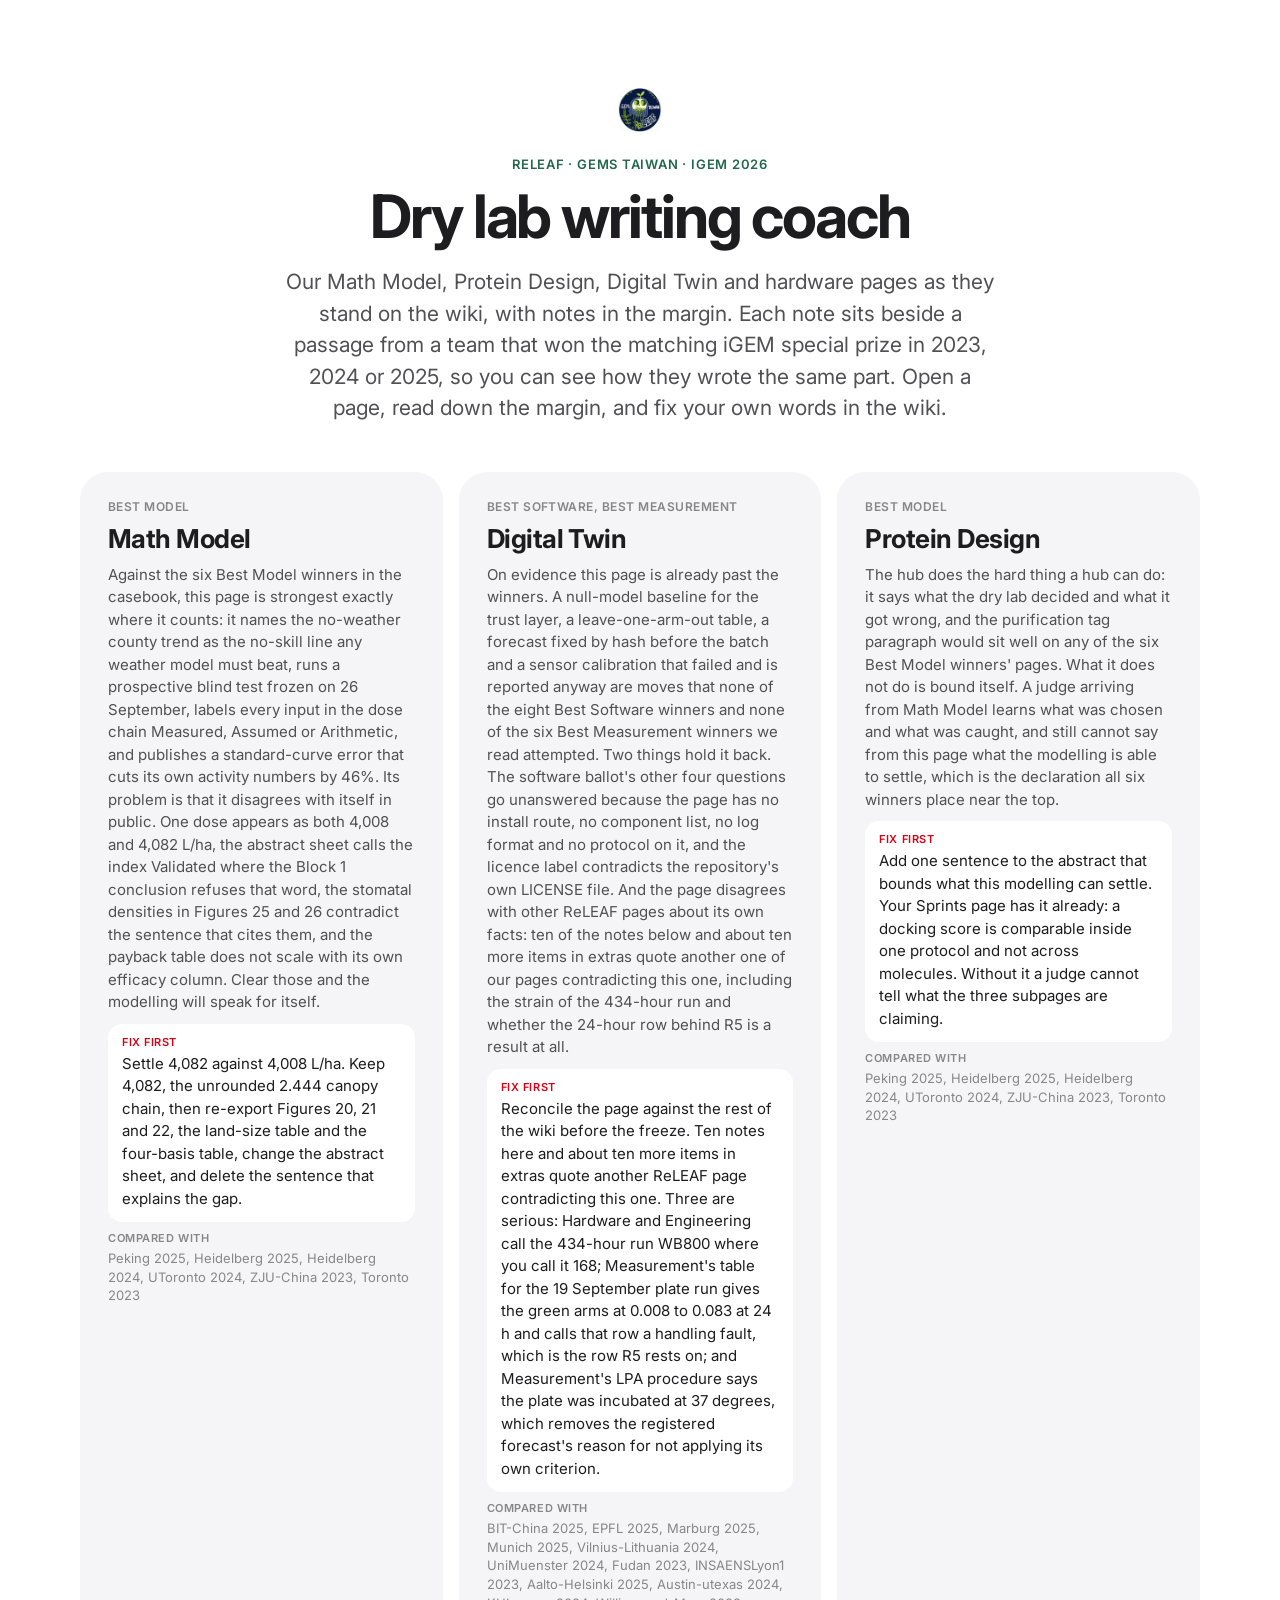
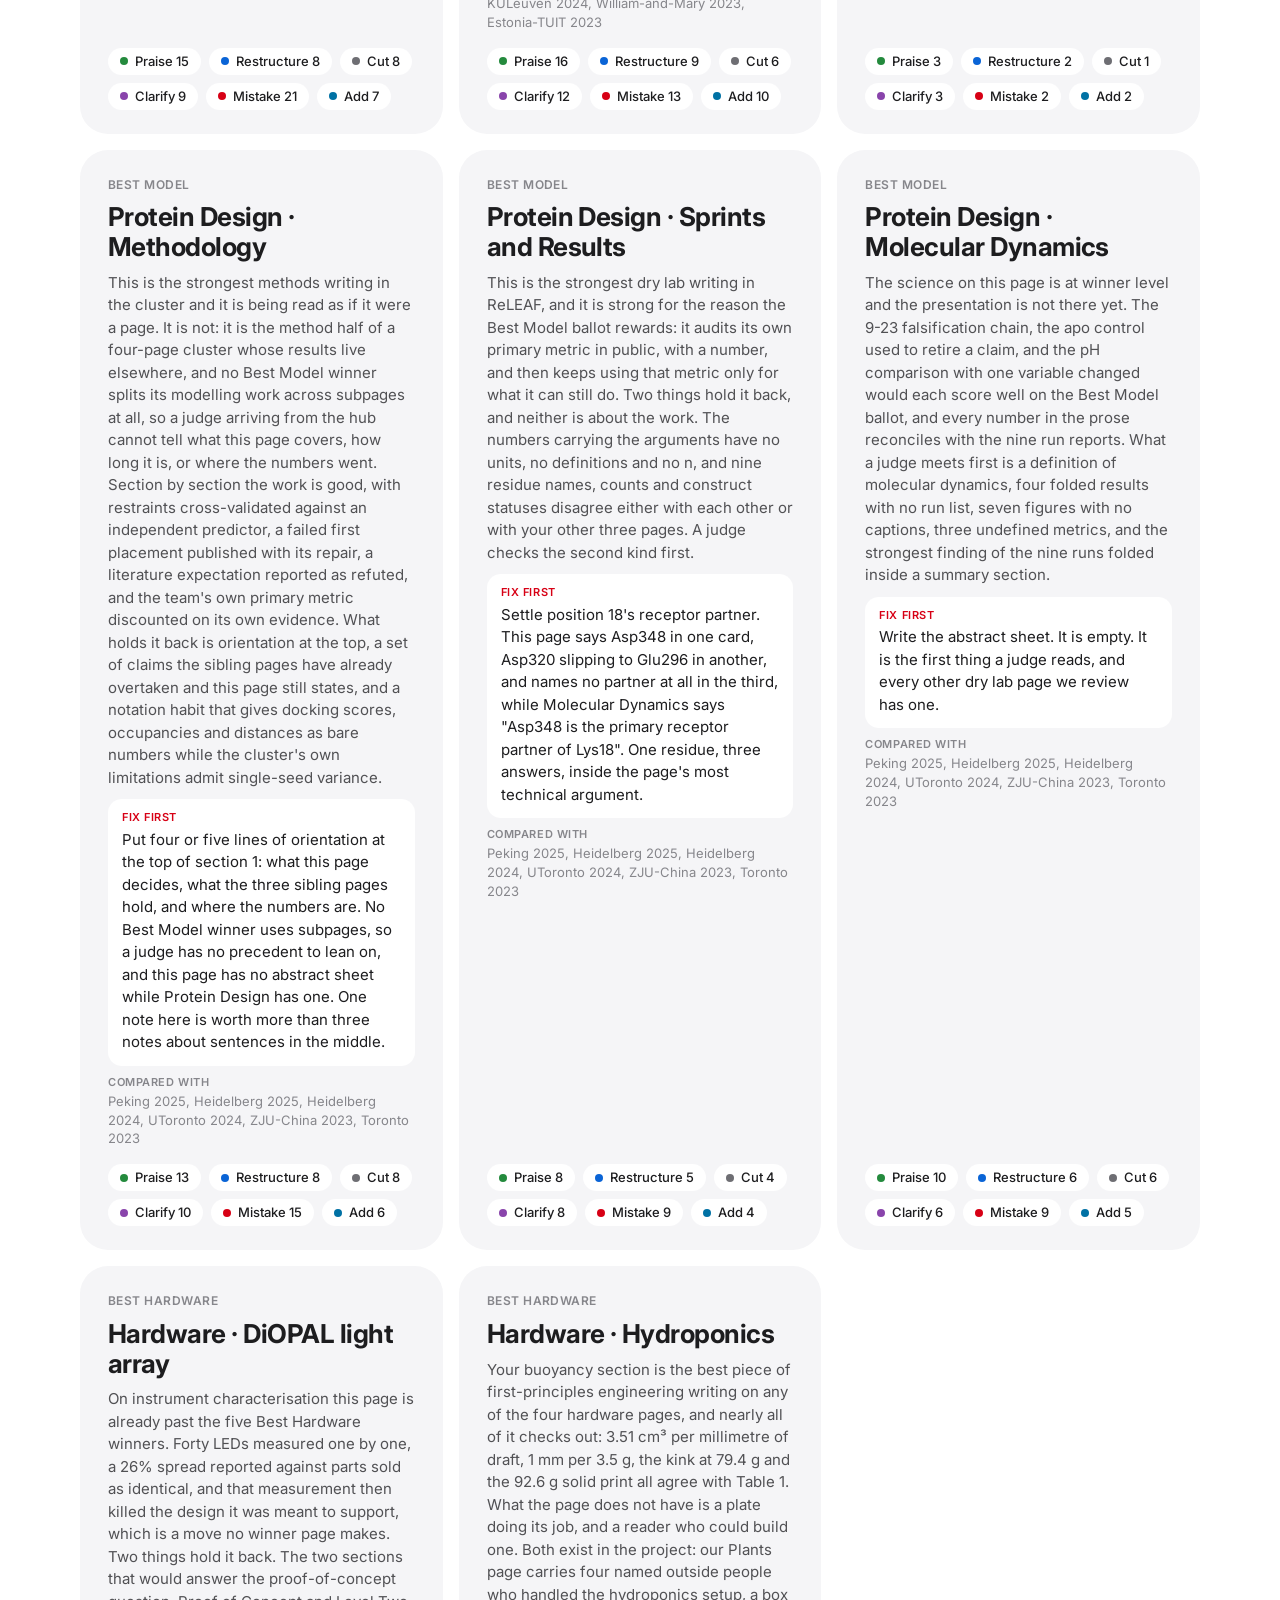
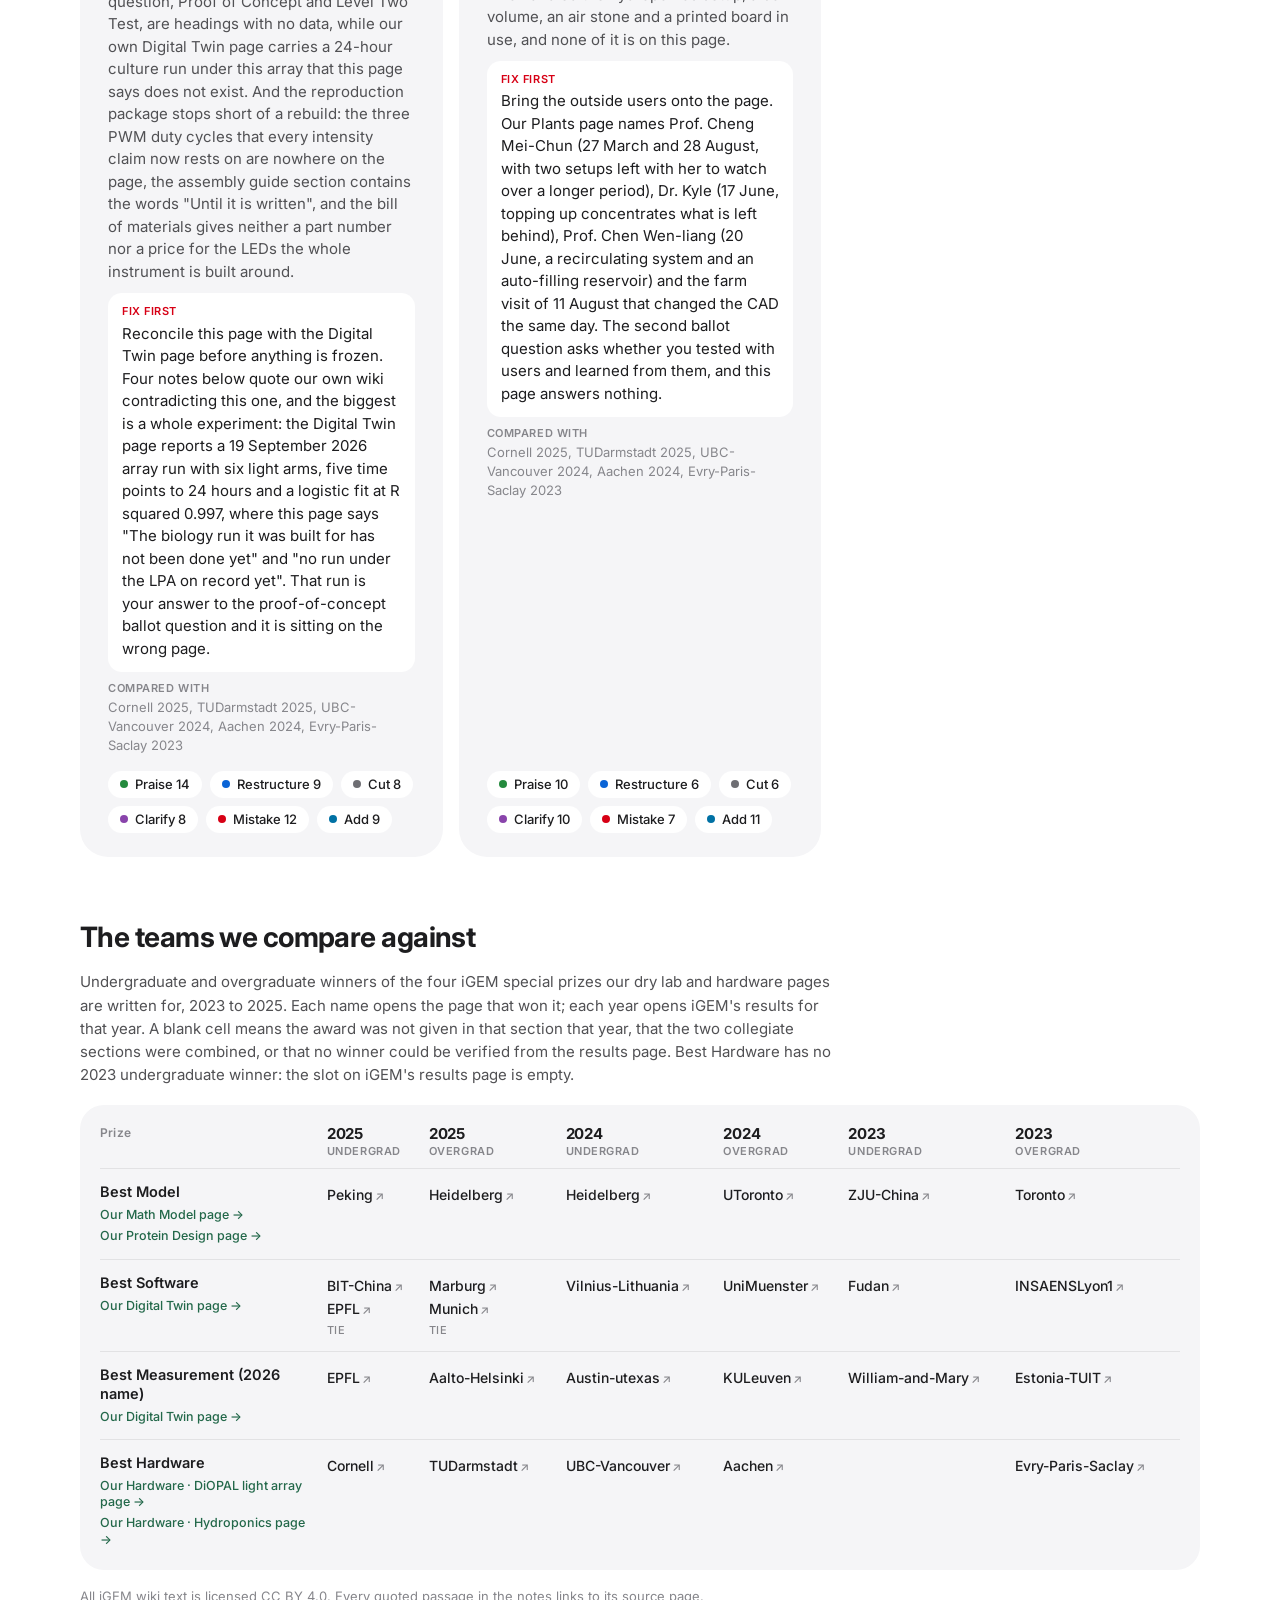
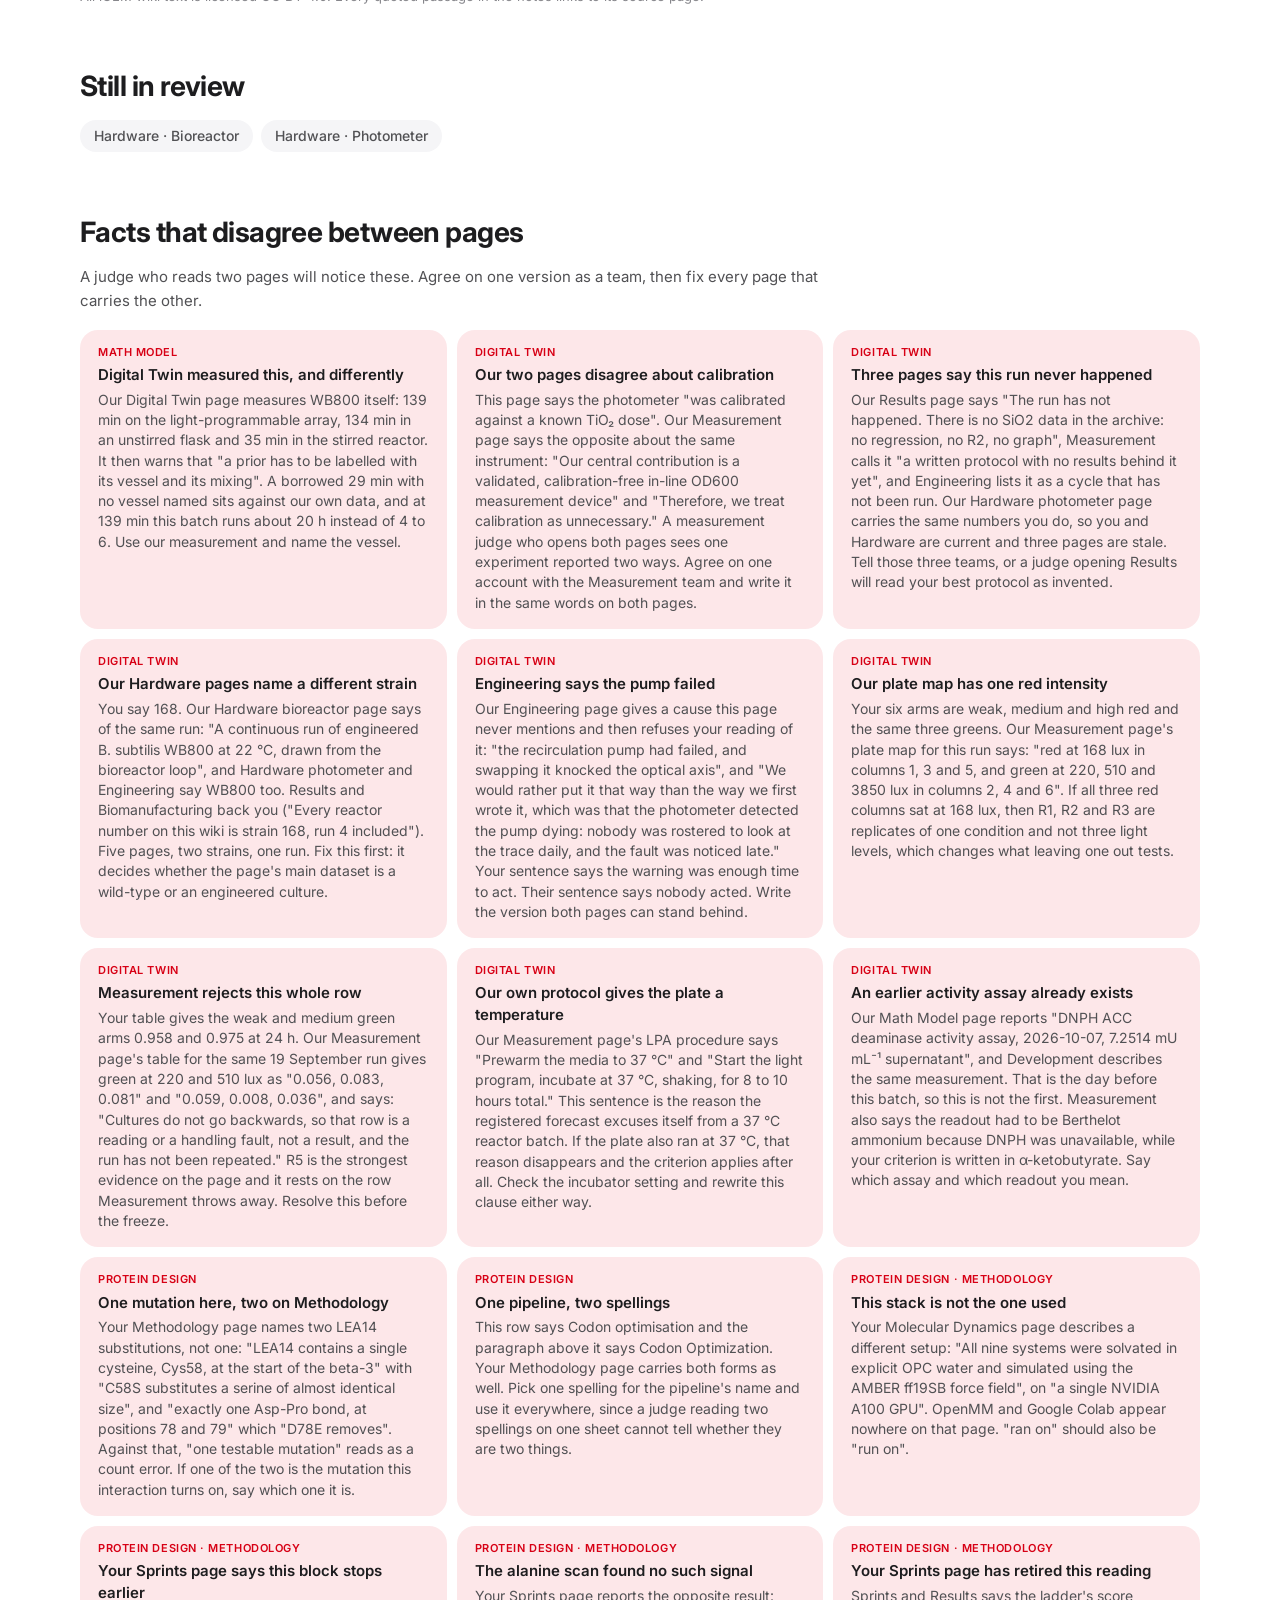
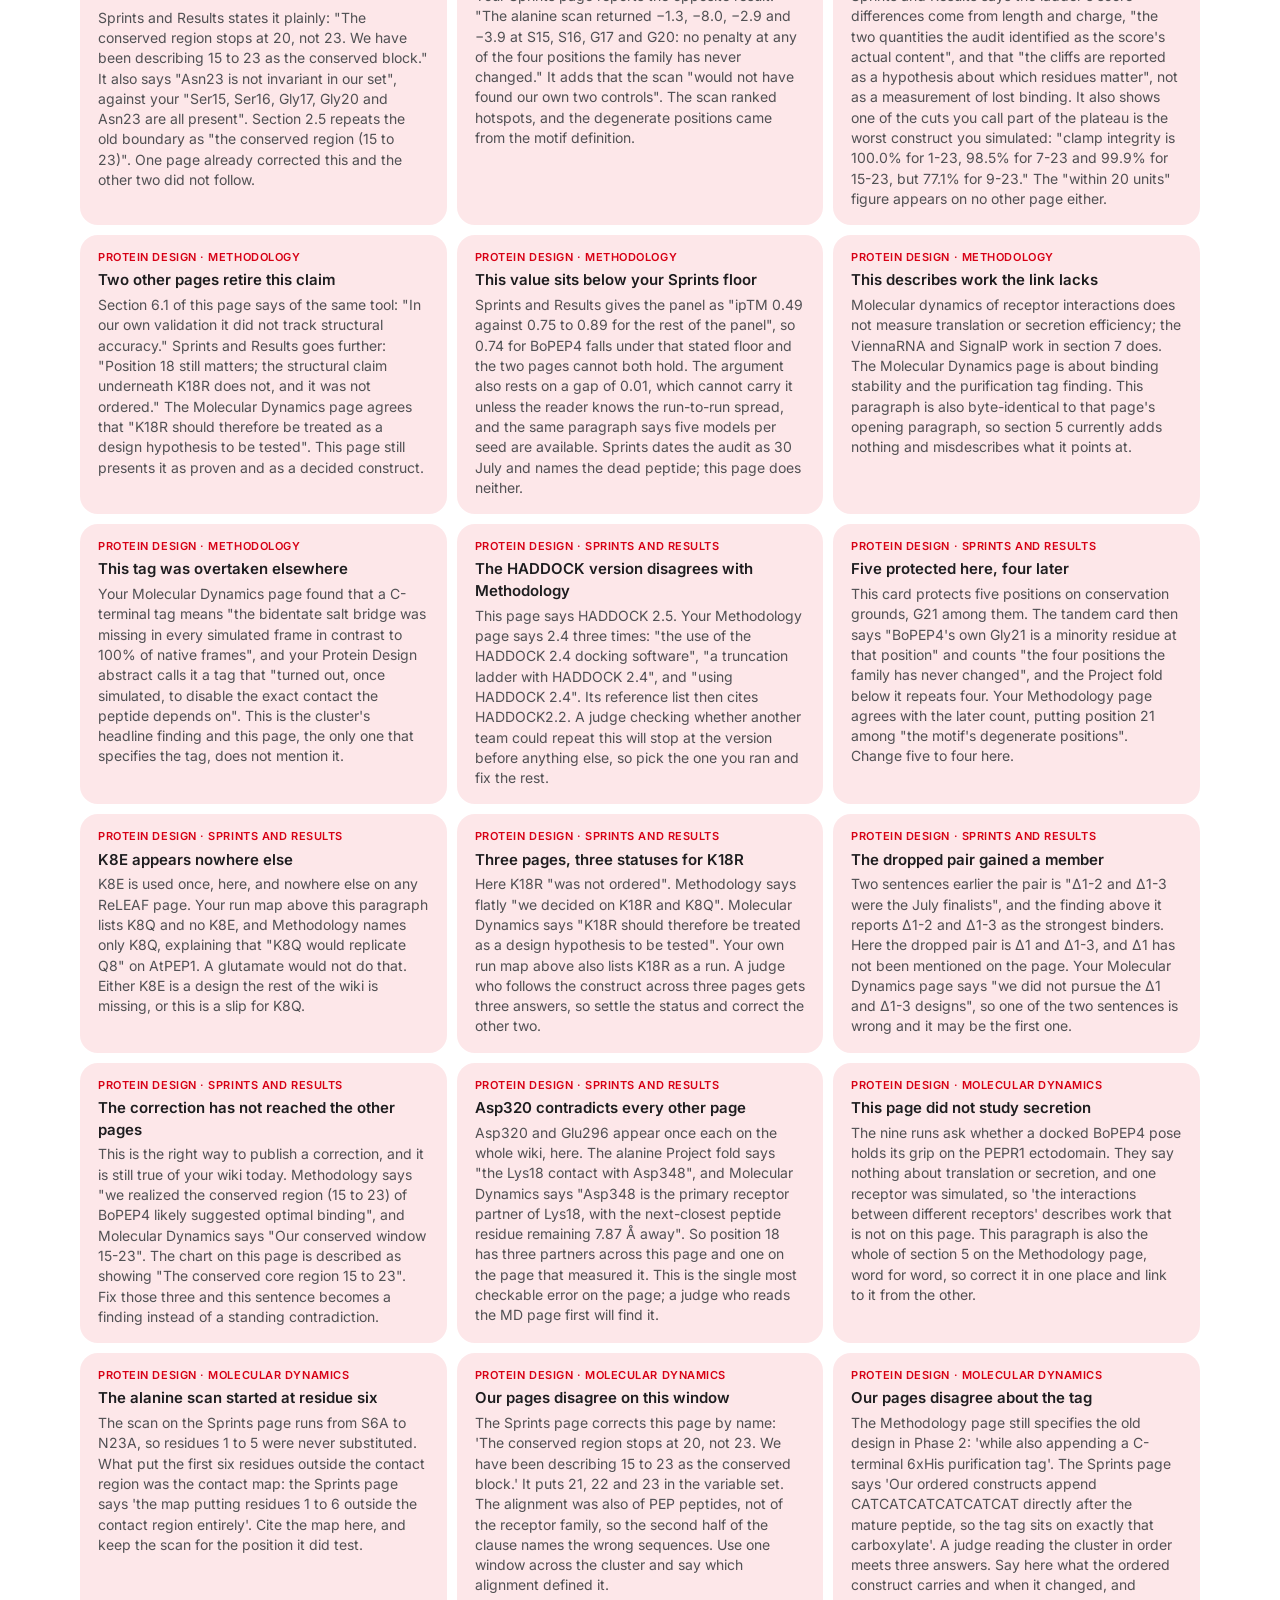
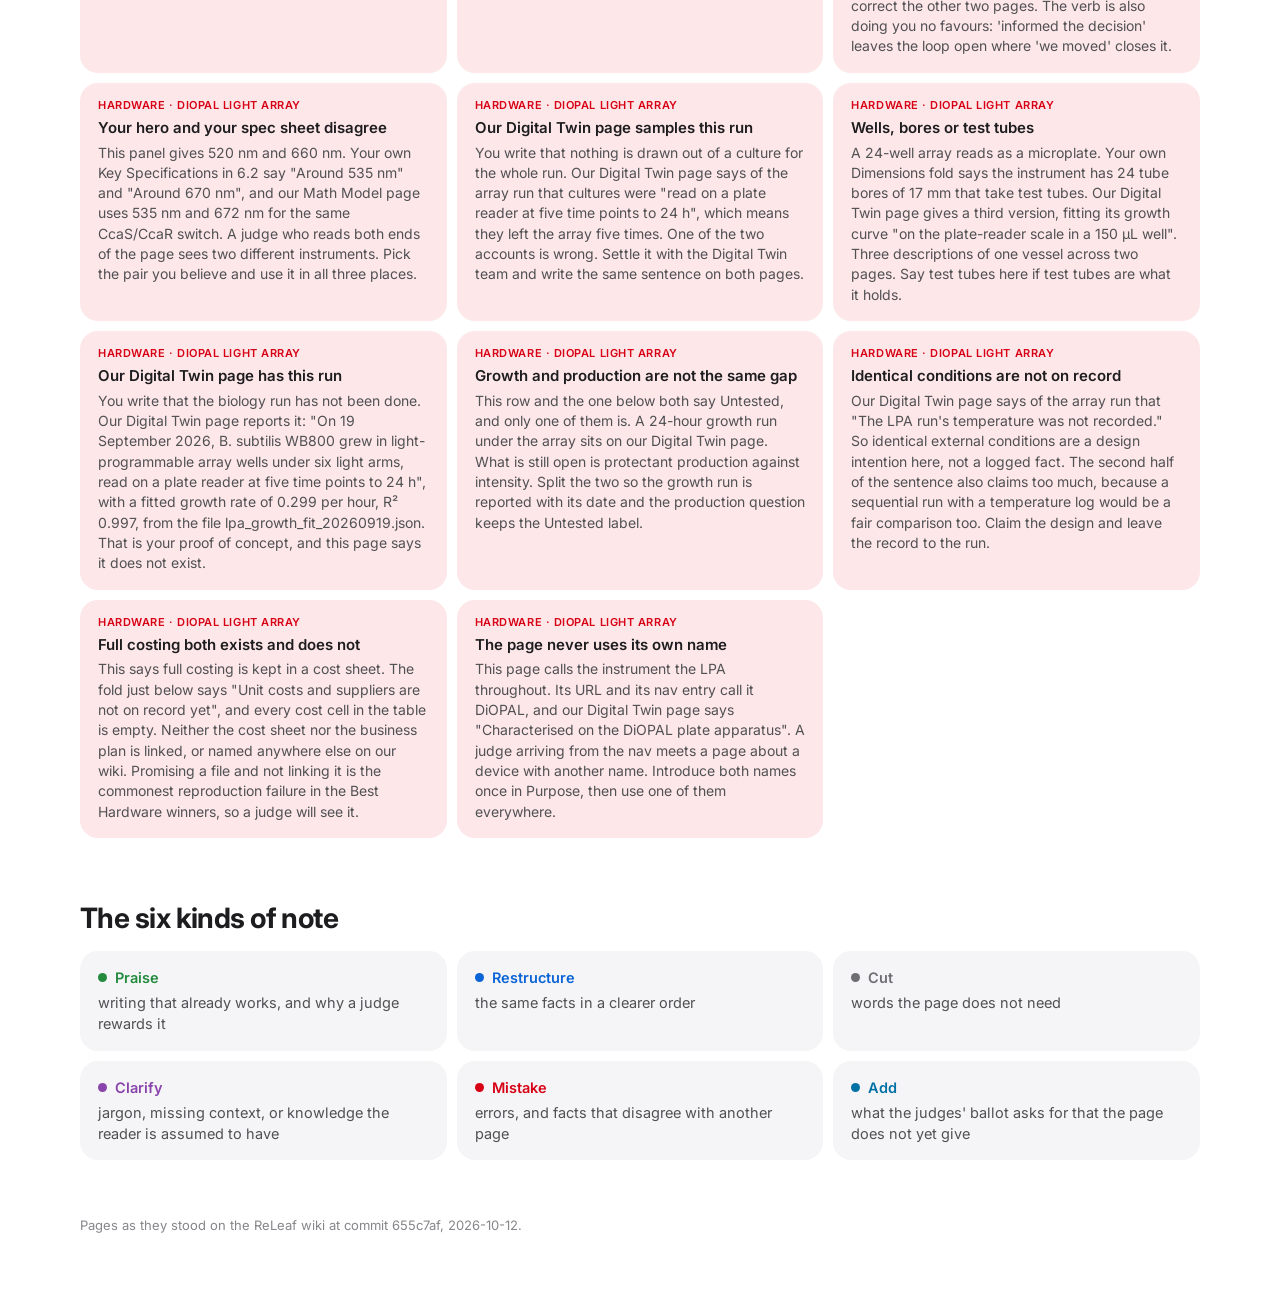
==== commit 6ec9021e: "Hydroponics joins the coach: 50 notes Eight pages now. The photometer and bioreactor reviews died at" ====
--- a/docs/index.html
+++ b/docs/index.html
@@ -6,8 +6,8 @@
   <title>Dry Lab Writing Coach | ReLEAF</title>
   <link rel="icon" href="assets/img/logo.png" />
   <link rel="stylesheet" href="assets/css/tokens.css" />
-  <link rel="stylesheet" href="coach/coach.css?v=1012145044" />
-  <link rel="stylesheet" href="coach/landing.css?v=1012145044" />
+  <link rel="stylesheet" href="coach/coach.css?v=1013003651" />
+  <link rel="stylesheet" href="coach/landing.css?v=1013003651" />
 </head>
 <body class="lp">
   <header class="lp-head">
@@ -74,6 +74,14 @@
         <p class="lp-card__vs"><b>Compared with</b>Cornell 2025, TUDarmstadt 2025, UBC-Vancouver 2024, Aachen 2024, Evry-Paris-Saclay 2023</p>
         <ul class="cx-sum__counts"><li class="cx-praise">Praise 14</li><li class="cx-restructure">Restructure 9</li><li class="cx-cut">Cut 8</li><li class="cx-clarify">Clarify 8</li><li class="cx-mistake">Mistake 12</li><li class="cx-suggest">Add 9</li></ul>
       </a>
+      <a class="lp-card" href="hardware/hydroponics/">
+        <span class="lp-card__prize">Best Hardware</span>
+        <h3>Hardware · Hydroponics</h3>
+        <p>Your buoyancy section is the best piece of first-principles engineering writing on any of the four hardware pages, and nearly all of it checks out: 3.51 cm³ per millimetre of draft, 1 mm per 3.5 g, the kink at 79.4 g and the 92.6 g solid print all agree with Table 1. What the page does not have is a plate doing its job, and a reader who could build one. Both exist in the project: our Plants page carries four named outside people who handled the hydroponics setup, a box volume, an air stone and a printed board in use, and none of it is on this page.</p>
+        <p class="lp-card__first"><b>Fix first</b>Bring the outside users onto the page. Our Plants page names Prof. Cheng Mei-Chun (27 March and 28 August, with two setups left with her to watch over a longer period), Dr. Kyle (17 June, topping up concentrates what is left behind), Prof. Chen Wen-liang (20 June, a recirculating system and an auto-filling reservoir) and the farm visit of 11 August that changed the CAD the same day. The second ballot question asks whether you tested with users and learned from them, and this page answers nothing.</p>
+        <p class="lp-card__vs"><b>Compared with</b>Cornell 2025, TUDarmstadt 2025, UBC-Vancouver 2024, Aachen 2024, Evry-Paris-Saclay 2023</p>
+        <ul class="cx-sum__counts"><li class="cx-praise">Praise 10</li><li class="cx-restructure">Restructure 6</li><li class="cx-cut">Cut 6</li><li class="cx-clarify">Clarify 10</li><li class="cx-mistake">Mistake 7</li><li class="cx-suggest">Add 11</li></ul>
+      </a>
     </section>
     
     <section class="lp-win" id="winners">
@@ -81,11 +89,11 @@
       <p>Undergraduate and overgraduate winners of the four iGEM special prizes our dry lab and hardware pages are written for, 2023 to 2025. Each name opens the page that won it; each year opens iGEM's results for that year. A blank cell means the award was not given in that section that year, that the two collegiate sections were combined, or that no winner could be verified from the results page. Best Hardware has no 2023 undergraduate winner: the slot on iGEM's results page is empty.</p>
       <div class="lp-win__scroll"><table class="lp-win__table">
         <thead><tr><th scope="col">Prize</th><th scope="col"><a href="https://competition.igem.org/results/2025?tab=special-prizes">2025</a><span>Undergrad</span></th><th scope="col"><a href="https://competition.igem.org/results/2025?tab=special-prizes">2025</a><span>Overgrad</span></th><th scope="col"><a href="https://competition.igem.org/results/2024?tab=special-prizes">2024</a><span>Undergrad</span></th><th scope="col"><a href="https://competition.igem.org/results/2024?tab=special-prizes">2024</a><span>Overgrad</span></th><th scope="col"><a href="https://competition.igem.org/results/2023?tab=special-prizes">2023</a><span>Undergrad</span></th><th scope="col"><a href="https://competition.igem.org/results/2023?tab=special-prizes">2023</a><span>Overgrad</span></th></tr></thead>
-        <tbody><tr><th scope="row">Best Model<a class="lp-win__page" href="model/">Our Math Model page</a><a class="lp-win__page" href="protein-design/">Our Protein Design page</a></th><td><a href="https://2025.igem.wiki/peking/model">Peking</a></td><td><a href="https://2025.igem.wiki/heidelberg/model">Heidelberg</a></td><td><a href="https://2024.igem.wiki/heidelberg/model">Heidelberg</a></td><td><a href="https://2024.igem.wiki/utoronto/model">UToronto</a></td><td><a href="https://2023.igem.wiki/zju-china/model">ZJU-China</a></td><td><a href="https://2023.igem.wiki/toronto/model">Toronto</a></td></tr><tr><th scope="row">Best Software<a class="lp-win__page" href="software/">Our Digital Twin page</a></th><td><a href="https://2025.igem.wiki/bit-china/software">BIT-China</a><a href="https://2025.igem.wiki/epfl/software">EPFL</a><em>tie</em></td><td><a href="https://2025.igem.wiki/marburg/software">Marburg</a><a href="https://2025.igem.wiki/munich/software">Munich</a><em>tie</em></td><td><a href="https://2024.igem.wiki/vilnius-lithuania/software">Vilnius-Lithuania</a></td><td><a href="https://2024.igem.wiki/unimuenster/software">UniMuenster</a></td><td><a href="https://2023.igem.wiki/fudan/software">Fudan</a></td><td><a href="https://2023.igem.wiki/insaenslyon1/software">INSAENSLyon1</a></td></tr><tr><th scope="row">Best Measurement (2026 name)<a class="lp-win__page" href="software/">Our Digital Twin page</a></th><td><a href="https://2025.igem.wiki/epfl/measurement">EPFL</a></td><td><a href="https://2025.igem.wiki/aalto-helsinki/measurement">Aalto-Helsinki</a></td><td><a href="https://2024.igem.wiki/austin-utexas/measurement">Austin-utexas</a></td><td><a href="https://2024.igem.wiki/kuleuven/measurement">KULeuven</a></td><td><a href="https://2023.igem.wiki/william-and-mary/measurement">William-and-Mary</a></td><td><a href="https://2023.igem.wiki/estonia-tuit/measurement">Estonia-TUIT</a></td></tr><tr><th scope="row">Best Hardware<a class="lp-win__page" href="hardware/diopal/">Our Hardware · DiOPAL light array page</a></th><td><a href="https://2025.igem.wiki/cornell/hardware">Cornell</a></td><td><a href="https://2025.igem.wiki/tudarmstadt/hardware">TUDarmstadt</a></td><td><a href="https://2024.igem.wiki/ubc-vancouver/hardware">UBC-Vancouver</a></td><td><a href="https://2024.igem.wiki/aachen/hardware">Aachen</a></td><td></td><td><a href="https://2023.igem.wiki/evry-paris-saclay/hardware">Evry-Paris-Saclay</a></td></tr></tbody>
+        <tbody><tr><th scope="row">Best Model<a class="lp-win__page" href="model/">Our Math Model page</a><a class="lp-win__page" href="protein-design/">Our Protein Design page</a></th><td><a href="https://2025.igem.wiki/peking/model">Peking</a></td><td><a href="https://2025.igem.wiki/heidelberg/model">Heidelberg</a></td><td><a href="https://2024.igem.wiki/heidelberg/model">Heidelberg</a></td><td><a href="https://2024.igem.wiki/utoronto/model">UToronto</a></td><td><a href="https://2023.igem.wiki/zju-china/model">ZJU-China</a></td><td><a href="https://2023.igem.wiki/toronto/model">Toronto</a></td></tr><tr><th scope="row">Best Software<a class="lp-win__page" href="software/">Our Digital Twin page</a></th><td><a href="https://2025.igem.wiki/bit-china/software">BIT-China</a><a href="https://2025.igem.wiki/epfl/software">EPFL</a><em>tie</em></td><td><a href="https://2025.igem.wiki/marburg/software">Marburg</a><a href="https://2025.igem.wiki/munich/software">Munich</a><em>tie</em></td><td><a href="https://2024.igem.wiki/vilnius-lithuania/software">Vilnius-Lithuania</a></td><td><a href="https://2024.igem.wiki/unimuenster/software">UniMuenster</a></td><td><a href="https://2023.igem.wiki/fudan/software">Fudan</a></td><td><a href="https://2023.igem.wiki/insaenslyon1/software">INSAENSLyon1</a></td></tr><tr><th scope="row">Best Measurement (2026 name)<a class="lp-win__page" href="software/">Our Digital Twin page</a></th><td><a href="https://2025.igem.wiki/epfl/measurement">EPFL</a></td><td><a href="https://2025.igem.wiki/aalto-helsinki/measurement">Aalto-Helsinki</a></td><td><a href="https://2024.igem.wiki/austin-utexas/measurement">Austin-utexas</a></td><td><a href="https://2024.igem.wiki/kuleuven/measurement">KULeuven</a></td><td><a href="https://2023.igem.wiki/william-and-mary/measurement">William-and-Mary</a></td><td><a href="https://2023.igem.wiki/estonia-tuit/measurement">Estonia-TUIT</a></td></tr><tr><th scope="row">Best Hardware<a class="lp-win__page" href="hardware/diopal/">Our Hardware · DiOPAL light array page</a><a class="lp-win__page" href="hardware/hydroponics/">Our Hardware · Hydroponics page</a></th><td><a href="https://2025.igem.wiki/cornell/hardware">Cornell</a></td><td><a href="https://2025.igem.wiki/tudarmstadt/hardware">TUDarmstadt</a></td><td><a href="https://2024.igem.wiki/ubc-vancouver/hardware">UBC-Vancouver</a></td><td><a href="https://2024.igem.wiki/aachen/hardware">Aachen</a></td><td></td><td><a href="https://2023.igem.wiki/evry-paris-saclay/hardware">Evry-Paris-Saclay</a></td></tr></tbody>
       </table></div>
       <p class="lp-win__lic">All iGEM wiki text is licensed CC BY 4.0. Every quoted passage in the notes links to its source page.</p>
     </section>
-    <section class="lp-wait"><h2>Still in review</h2><ul><li>Hardware · Bioreactor</li><li>Hardware · Photometer</li><li>Hardware · Hydroponics</li></ul></section>
+    <section class="lp-wait"><h2>Still in review</h2><ul><li>Hardware · Bioreactor</li><li>Hardware · Photometer</li></ul></section>
     <section class="lp-cross"><h2>Facts that disagree between pages</h2><p>A judge who reads two pages will notice these. Agree on one version as a team, then fix every page that carries the other.</p><ul><li><a href="model/#cx-mm-032"><span>Math Model</span><b>Digital Twin measured this, and differently</b>Our Digital Twin page measures WB800 itself: 139 min on the light-programmable array, 134 min in an unstirred flask and 35 min in the stirred reactor. It then warns that &quot;a prior has to be labelled with its vessel and its mixing&quot;. A borrowed 29 min with no vessel named sits against our own data, and at 139 min this batch runs about 20 h instead of 4 to 6. Use our measurement and name the vessel.</a></li><li><a href="software/#cx-dt-a03"><span>Digital Twin</span><b>Our two pages disagree about calibration</b>This page says the photometer &quot;was calibrated against a known TiO₂ dose&quot;. Our Measurement page says the opposite about the same instrument: &quot;Our central contribution is a validated, calibration-free in-line OD600 measurement device&quot; and &quot;Therefore, we treat calibration as unnecessary.&quot; A measurement judge who opens both pages sees one experiment reported two ways. Agree on one account with the Measurement team and write it in the same words on both pages.</a></li><li><a href="software/#cx-dt-019"><span>Digital Twin</span><b>Three pages say this run never happened</b>Our Results page says &quot;The run has not happened. There is no SiO2 data in the archive: no regression, no R2, no graph&quot;, Measurement calls it &quot;a written protocol with no results behind it yet&quot;, and Engineering lists it as a cycle that has not been run. Our Hardware photometer page carries the same numbers you do, so you and Hardware are current and three pages are stale. Tell those three teams, or a judge opening Results will read your best protocol as invented.</a></li><li><a href="software/#cx-dt-024"><span>Digital Twin</span><b>Our Hardware pages name a different strain</b>You say 168. Our Hardware bioreactor page says of the same run: &quot;A continuous run of engineered B. subtilis WB800 at 22 °C, drawn from the bioreactor loop&quot;, and Hardware photometer and Engineering say WB800 too. Results and Biomanufacturing back you (&quot;Every reactor number on this wiki is strain 168, run 4 included&quot;). Five pages, two strains, one run. Fix this first: it decides whether the page&#x27;s main dataset is a wild-type or an engineered culture.</a></li><li><a href="software/#cx-dt-026"><span>Digital Twin</span><b>Engineering says the pump failed</b>Our Engineering page gives a cause this page never mentions and then refuses your reading of it: &quot;the recirculation pump had failed, and swapping it knocked the optical axis&quot;, and &quot;We would rather put it that way than the way we first wrote it, which was that the photometer detected the pump dying: nobody was rostered to look at the trace daily, and the fault was noticed late.&quot; Your sentence says the warning was enough time to act. Their sentence says nobody acted. Write the version both pages can stand behind.</a></li><li><a href="software/#cx-dt-034"><span>Digital Twin</span><b>Our plate map has one red intensity</b>Your six arms are weak, medium and high red and the same three greens. Our Measurement page&#x27;s plate map for this run says: &quot;red at 168 lux in columns 1, 3 and 5, and green at 220, 510 and 3850 lux in columns 2, 4 and 6&quot;. If all three red columns sat at 168 lux, then R1, R2 and R3 are replicates of one condition and not three light levels, which changes what leaving one out tests.</a></li><li><a href="software/#cx-dt-038"><span>Digital Twin</span><b>Measurement rejects this whole row</b>Your table gives the weak and medium green arms 0.958 and 0.975 at 24 h. Our Measurement page&#x27;s table for the same 19 September run gives green at 220 and 510 lux as &quot;0.056, 0.083, 0.081&quot; and &quot;0.059, 0.008, 0.036&quot;, and says: &quot;Cultures do not go backwards, so that row is a reading or a handling fault, not a result, and the run has not been repeated.&quot; R5 is the strongest evidence on the page and it rests on the row Measurement throws away. Resolve this before the freeze.</a></li><li><a href="software/#cx-dt-048"><span>Digital Twin</span><b>Our own protocol gives the plate a temperature</b>Our Measurement page&#x27;s LPA procedure says &quot;Prewarm the media to 37 °C&quot; and &quot;Start the light program, incubate at 37 °C, shaking, for 8 to 10 hours total.&quot; This sentence is the reason the registered forecast excuses itself from a 37 °C reactor batch. If the plate also ran at 37 °C, that reason disappears and the criterion applies after all. Check the incubator setting and rewrite this clause either way.</a></li><li><a href="software/#cx-dt-049"><span>Digital Twin</span><b>An earlier activity assay already exists</b>Our Math Model page reports &quot;DNPH ACC deaminase activity assay, 2026-10-07, 7.2514 mU mL⁻¹ supernatant&quot;, and Development describes the same measurement. That is the day before this batch, so this is not the first. Measurement also says the readout had to be Berthelot ammonium because DNPH was unavailable, while your criterion is written in α-ketobutyrate. Say which assay and which readout you mean.</a></li><li><a href="protein-design/#cx-pd-a07"><span>Protein Design</span><b>One mutation here, two on Methodology</b>Your Methodology page names two LEA14 substitutions, not one: &quot;LEA14 contains a single cysteine, Cys58, at the start of the beta-3&quot; with &quot;C58S substitutes a serine of almost identical size&quot;, and &quot;exactly one Asp-Pro bond, at positions 78 and 79&quot; which &quot;D78E removes&quot;. Against that, &quot;one testable mutation&quot; reads as a count error. If one of the two is the mutation this interaction turns on, say which one it is.</a></li><li><a href="protein-design/#cx-pd-a08"><span>Protein Design</span><b>One pipeline, two spellings</b>This row says Codon optimisation and the paragraph above it says Codon Optimization. Your Methodology page carries both forms as well. Pick one spelling for the pipeline&#x27;s name and use it everywhere, since a judge reading two spellings on one sheet cannot tell whether they are two things.</a></li><li><a href="protein-design/methodology/#cx-me-004"><span>Protein Design · Methodology</span><b>This stack is not the one used</b>Your Molecular Dynamics page describes a different setup: &quot;All nine systems were solvated in explicit OPC water and simulated using the AMBER ff19SB force field&quot;, on &quot;a single NVIDIA A100 GPU&quot;. OpenMM and Google Colab appear nowhere on that page. &quot;ran on&quot; should also be &quot;run on&quot;.</a></li><li><a href="protein-design/methodology/#cx-me-015"><span>Protein Design · Methodology</span><b>Your Sprints page says this block stops earlier</b>Sprints and Results states it plainly: &quot;The conserved region stops at 20, not 23. We have been describing 15 to 23 as the conserved block.&quot; It also says &quot;Asn23 is not invariant in our set&quot;, against your &quot;Ser15, Ser16, Gly17, Gly20 and Asn23 are all present&quot;. Section 2.5 repeats the old boundary as &quot;the conserved region (15 to 23)&quot;. One page already corrected this and the other two did not follow.</a></li><li><a href="protein-design/methodology/#cx-me-016"><span>Protein Design · Methodology</span><b>The alanine scan found no such signal</b>Your Sprints page reports the opposite result: &quot;The alanine scan returned −1.3, −8.0, −2.9 and −3.9 at S15, S16, G17 and G20: no penalty at any of the four positions the family has never changed.&quot; It adds that the scan &quot;would not have found our own two controls&quot;. The scan ranked hotspots, and the degenerate positions came from the motif definition.</a></li><li><a href="protein-design/methodology/#cx-me-019"><span>Protein Design · Methodology</span><b>Your Sprints page has retired this reading</b>Sprints and Results says the ladder&#x27;s score differences come from length and charge, &quot;the two quantities the audit identified as the score&#x27;s actual content&quot;, and that &quot;the cliffs are reported as a hypothesis about which residues matter&quot;, not as a measurement of lost binding. It also shows one of the cuts you call part of the plateau is the worst construct you simulated: &quot;clamp integrity is 100.0% for 1-23, 98.5% for 7-23 and 99.9% for 15-23, but 77.1% for 9-23.&quot; The &quot;within 20 units&quot; figure appears on no other page either.</a></li><li><a href="protein-design/methodology/#cx-me-023"><span>Protein Design · Methodology</span><b>Two other pages retire this claim</b>Section 6.1 of this page says of the same tool: &quot;In our own validation it did not track structural accuracy.&quot; Sprints and Results goes further: &quot;Position 18 still matters; the structural claim underneath K18R does not, and it was not ordered.&quot; The Molecular Dynamics page agrees that &quot;K18R should therefore be treated as a design hypothesis to be tested&quot;. This page still presents it as proven and as a decided construct.</a></li><li><a href="protein-design/methodology/#cx-me-045"><span>Protein Design · Methodology</span><b>This value sits below your Sprints floor</b>Sprints and Results gives the panel as &quot;ipTM 0.49 against 0.75 to 0.89 for the rest of the panel&quot;, so 0.74 for BoPEP4 falls under that stated floor and the two pages cannot both hold. The argument also rests on a gap of 0.01, which cannot carry it unless the reader knows the run-to-run spread, and the same paragraph says five models per seed are available. Sprints dates the audit as 30 July and names the dead peptide; this page does neither.</a></li><li><a href="protein-design/methodology/#cx-me-046"><span>Protein Design · Methodology</span><b>This describes work the link lacks</b>Molecular dynamics of receptor interactions does not measure translation or secretion efficiency; the ViennaRNA and SignalP work in section 7 does. The Molecular Dynamics page is about binding stability and the purification tag finding. This paragraph is also byte-identical to that page&#x27;s opening paragraph, so section 5 currently adds nothing and misdescribes what it points at.</a></li><li><a href="protein-design/methodology/#cx-me-054"><span>Protein Design · Methodology</span><b>This tag was overtaken elsewhere</b>Your Molecular Dynamics page found that a C-terminal tag means &quot;the bidentate salt bridge was missing in every simulated frame in contrast to 100% of native frames&quot;, and your Protein Design abstract calls it a tag that &quot;turned out, once simulated, to disable the exact contact the peptide depends on&quot;. This is the cluster&#x27;s headline finding and this page, the only one that specifies the tag, does not mention it.</a></li><li><a href="protein-design/sprints/#cx-sp-006"><span>Protein Design · Sprints and Results</span><b>The HADDOCK version disagrees with Methodology</b>This page says HADDOCK 2.5. Your Methodology page says 2.4 three times: &quot;the use of the HADDOCK 2.4 docking software&quot;, &quot;a truncation ladder with HADDOCK 2.4&quot;, and &quot;using HADDOCK 2.4&quot;. Its reference list then cites HADDOCK2.2. A judge checking whether another team could repeat this will stop at the version before anything else, so pick the one you ran and fix the rest.</a></li><li><a href="protein-design/sprints/#cx-sp-014"><span>Protein Design · Sprints and Results</span><b>Five protected here, four later</b>This card protects five positions on conservation grounds, G21 among them. The tandem card then says &quot;BoPEP4&#x27;s own Gly21 is a minority residue at that position&quot; and counts &quot;the four positions the family has never changed&quot;, and the Project fold below it repeats four. Your Methodology page agrees with the later count, putting position 21 among &quot;the motif&#x27;s degenerate positions&quot;. Change five to four here.</a></li><li><a href="protein-design/sprints/#cx-sp-015"><span>Protein Design · Sprints and Results</span><b>K8E appears nowhere else</b>K8E is used once, here, and nowhere else on any ReLEAF page. Your run map above this paragraph lists K8Q and no K8E, and Methodology names only K8Q, explaining that &quot;K8Q would replicate Q8&quot; on AtPEP1. A glutamate would not do that. Either K8E is a design the rest of the wiki is missing, or this is a slip for K8Q.</a></li><li><a href="protein-design/sprints/#cx-sp-017"><span>Protein Design · Sprints and Results</span><b>Three pages, three statuses for K18R</b>Here K18R &quot;was not ordered&quot;. Methodology says flatly &quot;we decided on K18R and K8Q&quot;. Molecular Dynamics says &quot;K18R should therefore be treated as a design hypothesis to be tested&quot;. Your own run map above also lists K18R as a run. A judge who follows the construct across three pages gets three answers, so settle the status and correct the other two.</a></li><li><a href="protein-design/sprints/#cx-sp-022"><span>Protein Design · Sprints and Results</span><b>The dropped pair gained a member</b>Two sentences earlier the pair is &quot;Δ1-2 and Δ1-3 were the July finalists&quot;, and the finding above it reports Δ1-2 and Δ1-3 as the strongest binders. Here the dropped pair is Δ1 and Δ1-3, and Δ1 has not been mentioned on the page. Your Molecular Dynamics page says &quot;we did not pursue the Δ1 and Δ1-3 designs&quot;, so one of the two sentences is wrong and it may be the first one.</a></li><li><a href="protein-design/sprints/#cx-sp-030"><span>Protein Design · Sprints and Results</span><b>The correction has not reached the other pages</b>This is the right way to publish a correction, and it is still true of your wiki today. Methodology says &quot;we realized the conserved region (15 to 23) of BoPEP4 likely suggested optimal binding&quot;, and Molecular Dynamics says &quot;Our conserved window 15-23&quot;. The chart on this page is described as showing &quot;The conserved core region 15 to 23&quot;. Fix those three and this sentence becomes a finding instead of a standing contradiction.</a></li><li><a href="protein-design/sprints/#cx-sp-037"><span>Protein Design · Sprints and Results</span><b>Asp320 contradicts every other page</b>Asp320 and Glu296 appear once each on the whole wiki, here. The alanine Project fold says &quot;the Lys18 contact with Asp348&quot;, and Molecular Dynamics says &quot;Asp348 is the primary receptor partner of Lys18, with the next-closest peptide residue remaining 7.87 Å away&quot;. So position 18 has three partners across this page and one on the page that measured it. This is the single most checkable error on the page; a judge who reads the MD page first will find it.</a></li><li><a href="protein-design/molecular-dynamics/#cx-md-002"><span>Protein Design · Molecular Dynamics</span><b>This page did not study secretion</b>The nine runs ask whether a docked BoPEP4 pose holds its grip on the PEPR1 ectodomain. They say nothing about translation or secretion, and one receptor was simulated, so &#x27;the interactions between different receptors&#x27; describes work that is not on this page. This paragraph is also the whole of section 5 on the Methodology page, word for word, so correct it in one place and link to it from the other.</a></li><li><a href="protein-design/molecular-dynamics/#cx-md-018"><span>Protein Design · Molecular Dynamics</span><b>The alanine scan started at residue six</b>The scan on the Sprints page runs from S6A to N23A, so residues 1 to 5 were never substituted. What put the first six residues outside the contact region was the contact map: the Sprints page says &#x27;the map putting residues 1 to 6 outside the contact region entirely&#x27;. Cite the map here, and keep the scan for the position it did test.</a></li><li><a href="protein-design/molecular-dynamics/#cx-md-020"><span>Protein Design · Molecular Dynamics</span><b>Our pages disagree on this window</b>The Sprints page corrects this page by name: &#x27;The conserved region stops at 20, not 23. We have been describing 15 to 23 as the conserved block.&#x27; It puts 21, 22 and 23 in the variable set. The alignment was also of PEP peptides, not of the receptor family, so the second half of the clause names the wrong sequences. Use one window across the cluster and say which alignment defined it.</a></li><li><a href="protein-design/molecular-dynamics/#cx-md-041"><span>Protein Design · Molecular Dynamics</span><b>Our pages disagree about the tag</b>The Methodology page still specifies the old design in Phase 2: &#x27;while also appending a C-terminal 6xHis purification tag&#x27;. The Sprints page says &#x27;Our ordered constructs append CATCATCATCATCATCAT directly after the mature peptide, so the tag sits on exactly that carboxylate&#x27;. A judge reading the cluster in order meets three answers. Say here what the ordered construct carries and when it changed, and correct the other two pages. The verb is also doing you no favours: &#x27;informed the decision&#x27; leaves the loop open where &#x27;we moved&#x27; closes it.</a></li><li><a href="hardware/diopal/#cx-dp-001"><span>Hardware · DiOPAL light array</span><b>Your hero and your spec sheet disagree</b>This panel gives 520 nm and 660 nm. Your own Key Specifications in 6.2 say &quot;Around 535 nm&quot; and &quot;Around 670 nm&quot;, and our Math Model page uses 535 nm and 672 nm for the same CcaS/CcaR switch. A judge who reads both ends of the page sees two different instruments. Pick the pair you believe and use it in all three places.</a></li><li><a href="hardware/diopal/#cx-dp-003"><span>Hardware · DiOPAL light array</span><b>Our Digital Twin page samples this run</b>You write that nothing is drawn out of a culture for the whole run. Our Digital Twin page says of the array run that cultures were &quot;read on a plate reader at five time points to 24 h&quot;, which means they left the array five times. One of the two accounts is wrong. Settle it with the Digital Twin team and write the same sentence on both pages.</a></li><li><a href="hardware/diopal/#cx-dp-007"><span>Hardware · DiOPAL light array</span><b>Wells, bores or test tubes</b>A 24-well array reads as a microplate. Your own Dimensions fold says the instrument has 24 tube bores of 17 mm that take test tubes. Our Digital Twin page gives a third version, fitting its growth curve &quot;on the plate-reader scale in a 150 µL well&quot;. Three descriptions of one vessel across two pages. Say test tubes here if test tubes are what it holds.</a></li><li><a href="hardware/diopal/#cx-dp-009"><span>Hardware · DiOPAL light array</span><b>Our Digital Twin page has this run</b>You write that the biology run has not been done. Our Digital Twin page reports it: &quot;On 19 September 2026, B. subtilis WB800 grew in light-programmable array wells under six light arms, read on a plate reader at five time points to 24 h&quot;, with a fitted growth rate of 0.299 per hour, R² 0.997, from the file lpa_growth_fit_20260919.json. That is your proof of concept, and this page says it does not exist.</a></li><li><a href="hardware/diopal/#cx-dp-012"><span>Hardware · DiOPAL light array</span><b>Growth and production are not the same gap</b>This row and the one below both say Untested, and only one of them is. A 24-hour growth run under the array sits on our Digital Twin page. What is still open is protectant production against intensity. Split the two so the growth run is reported with its date and the production question keeps the Untested label.</a></li><li><a href="hardware/diopal/#cx-dp-016"><span>Hardware · DiOPAL light array</span><b>Identical conditions are not on record</b>Our Digital Twin page says of the array run that &quot;The LPA run&#x27;s temperature was not recorded.&quot; So identical external conditions are a design intention here, not a logged fact. The second half of the sentence also claims too much, because a sequential run with a temperature log would be a fair comparison too. Claim the design and leave the record to the run.</a></li><li><a href="hardware/diopal/#cx-dp-050"><span>Hardware · DiOPAL light array</span><b>Full costing both exists and does not</b>This says full costing is kept in a cost sheet. The fold just below says &quot;Unit costs and suppliers are not on record yet&quot;, and every cost cell in the table is empty. Neither the cost sheet nor the business plan is linked, or named anywhere else on our wiki. Promising a file and not linking it is the commonest reproduction failure in the Best Hardware winners, so a judge will see it.</a></li><li><a href="hardware/diopal/#cx-dp-059"><span>Hardware · DiOPAL light array</span><b>The page never uses its own name</b>This page calls the instrument the LPA throughout. Its URL and its nav entry call it DiOPAL, and our Digital Twin page says &quot;Characterised on the DiOPAL plate apparatus&quot;. A judge arriving from the nav meets a page about a device with another name. Introduce both names once in Purpose, then use one of them everywhere.</a></li></ul></section>
     <section class="lp-legend">
       <h2>The six kinds of note</h2>
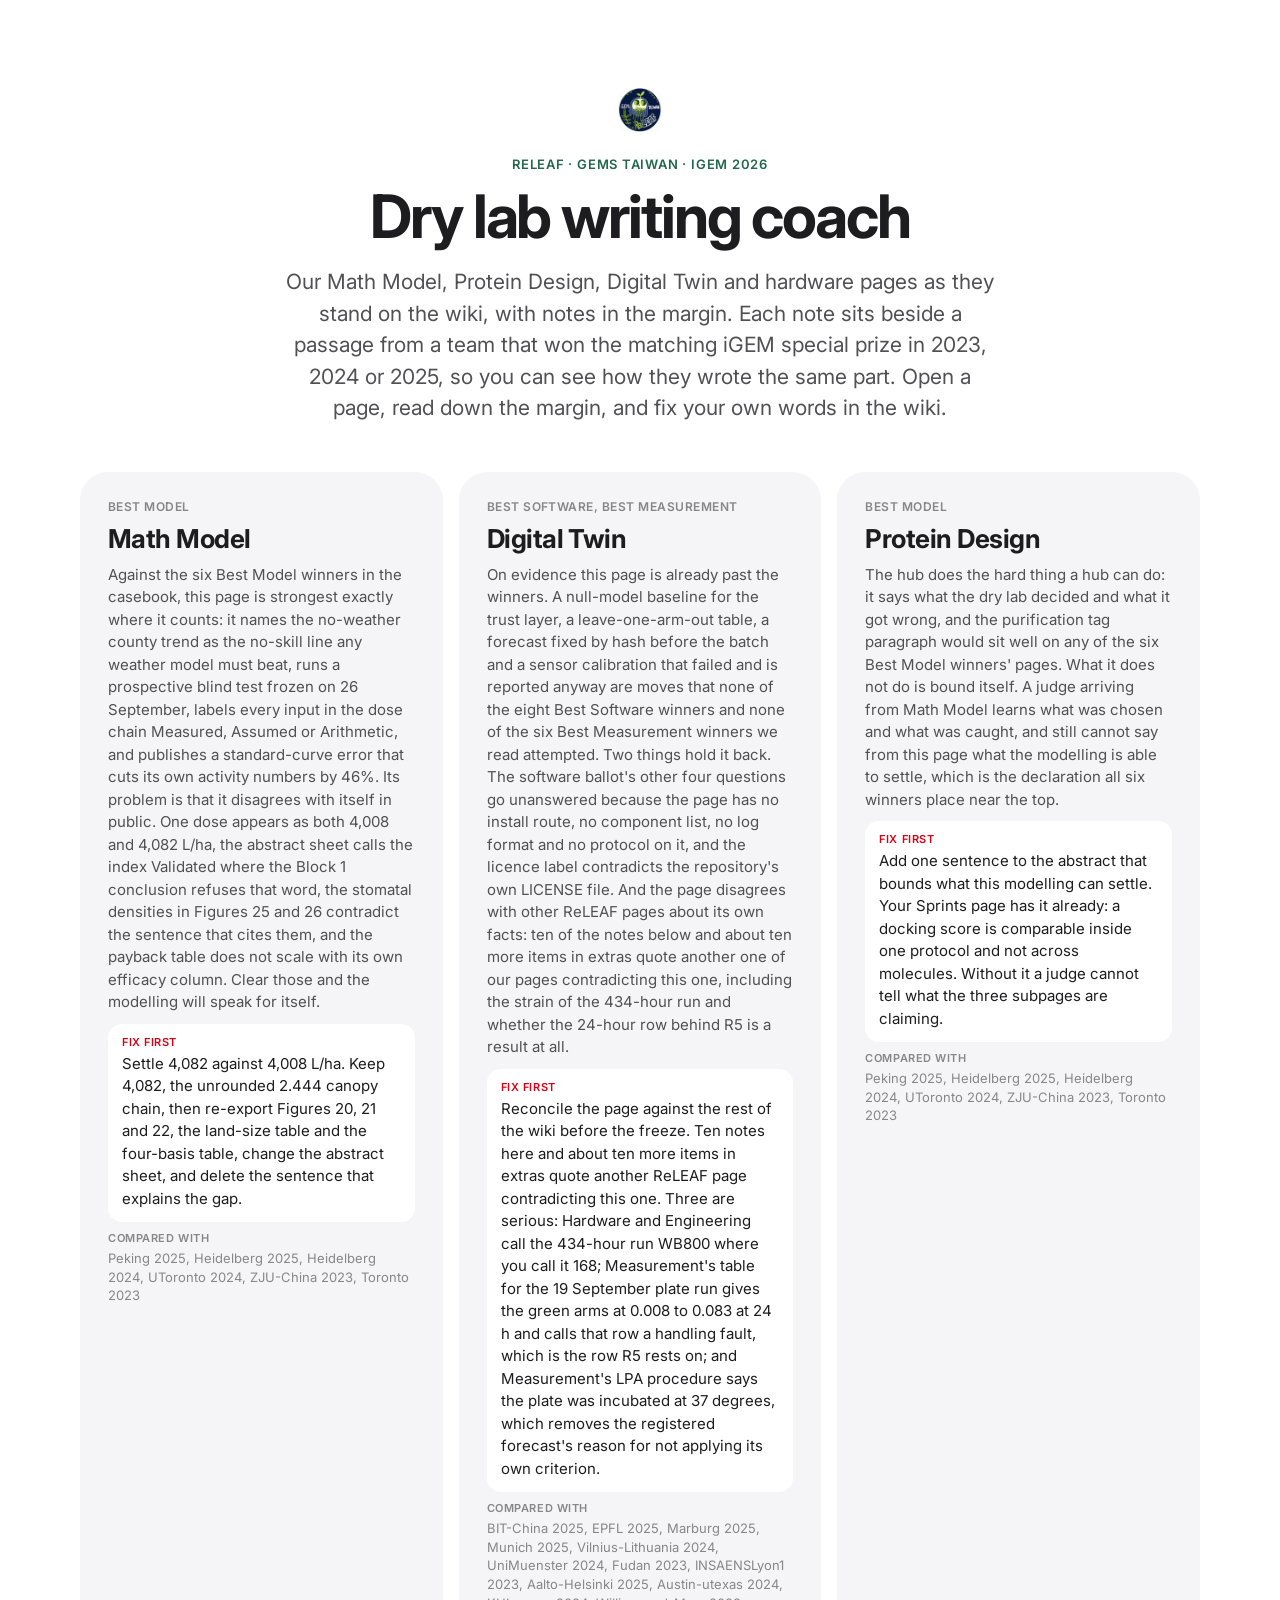
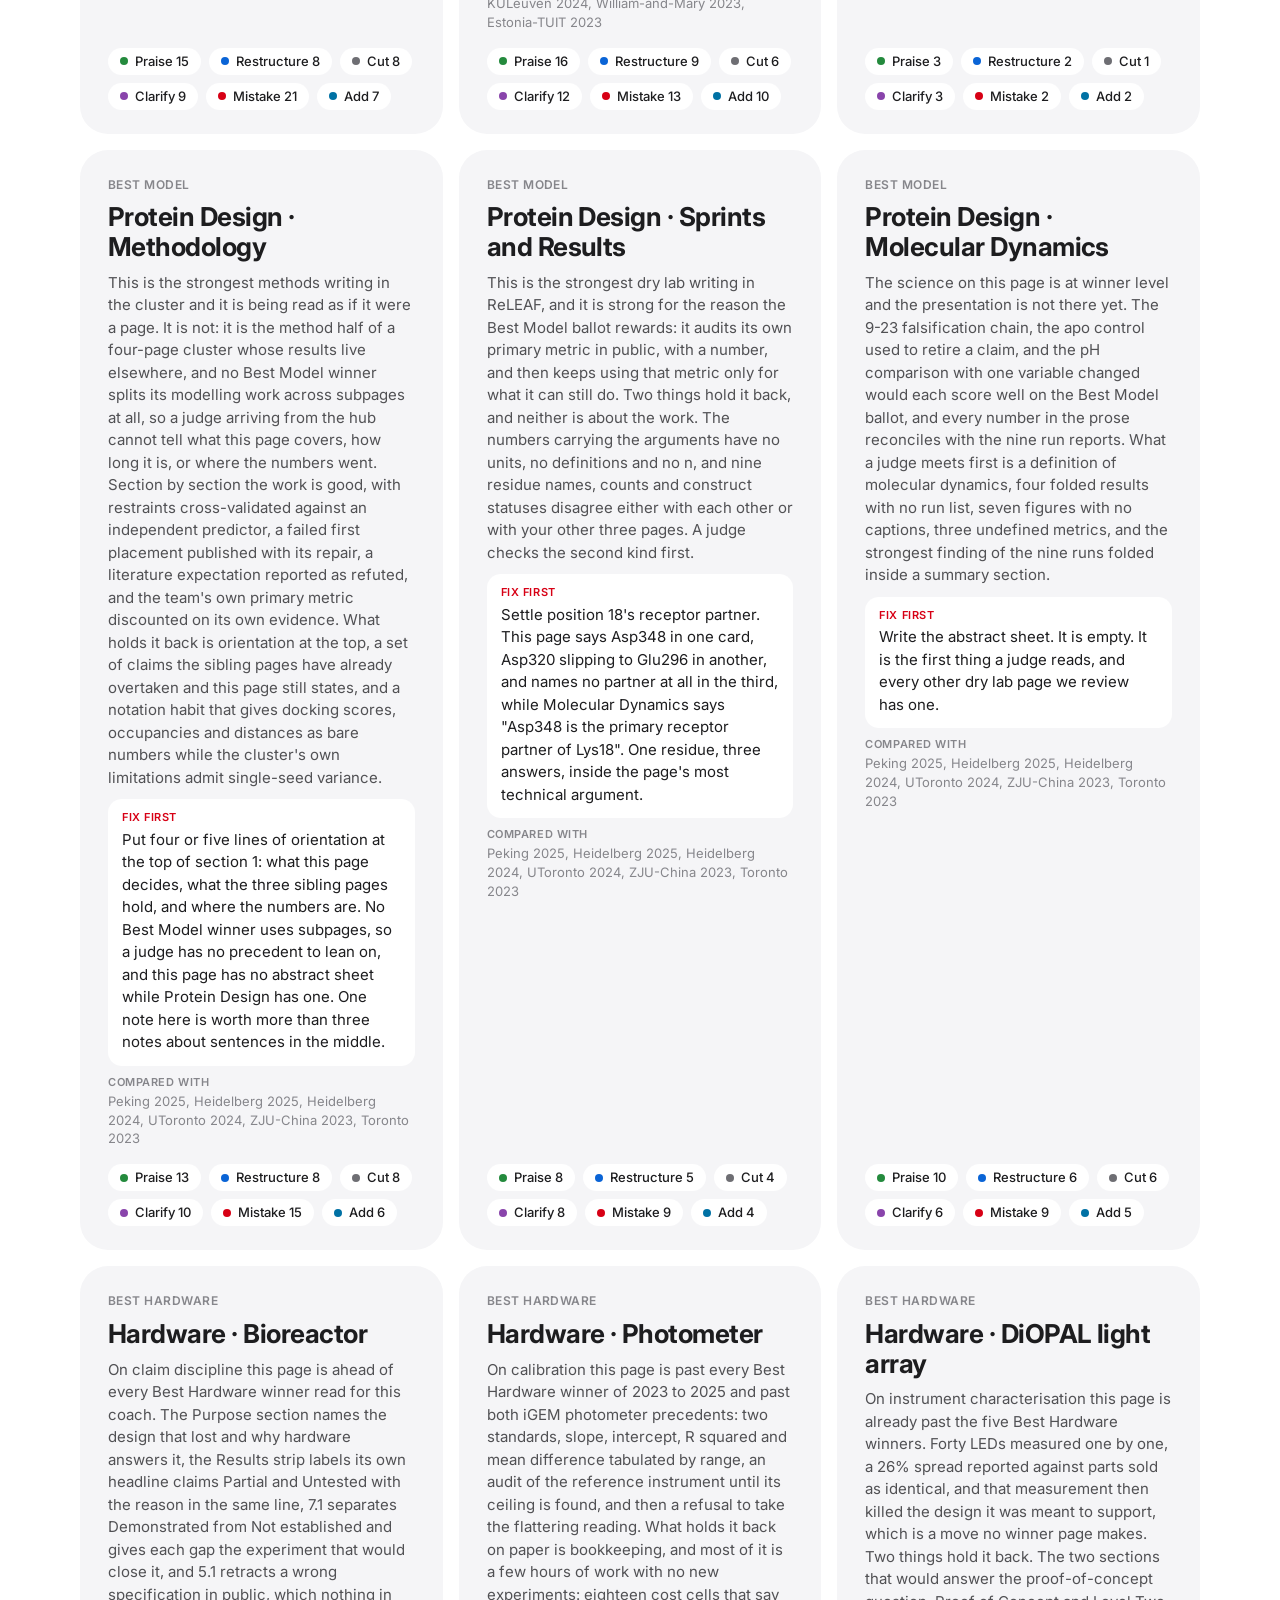
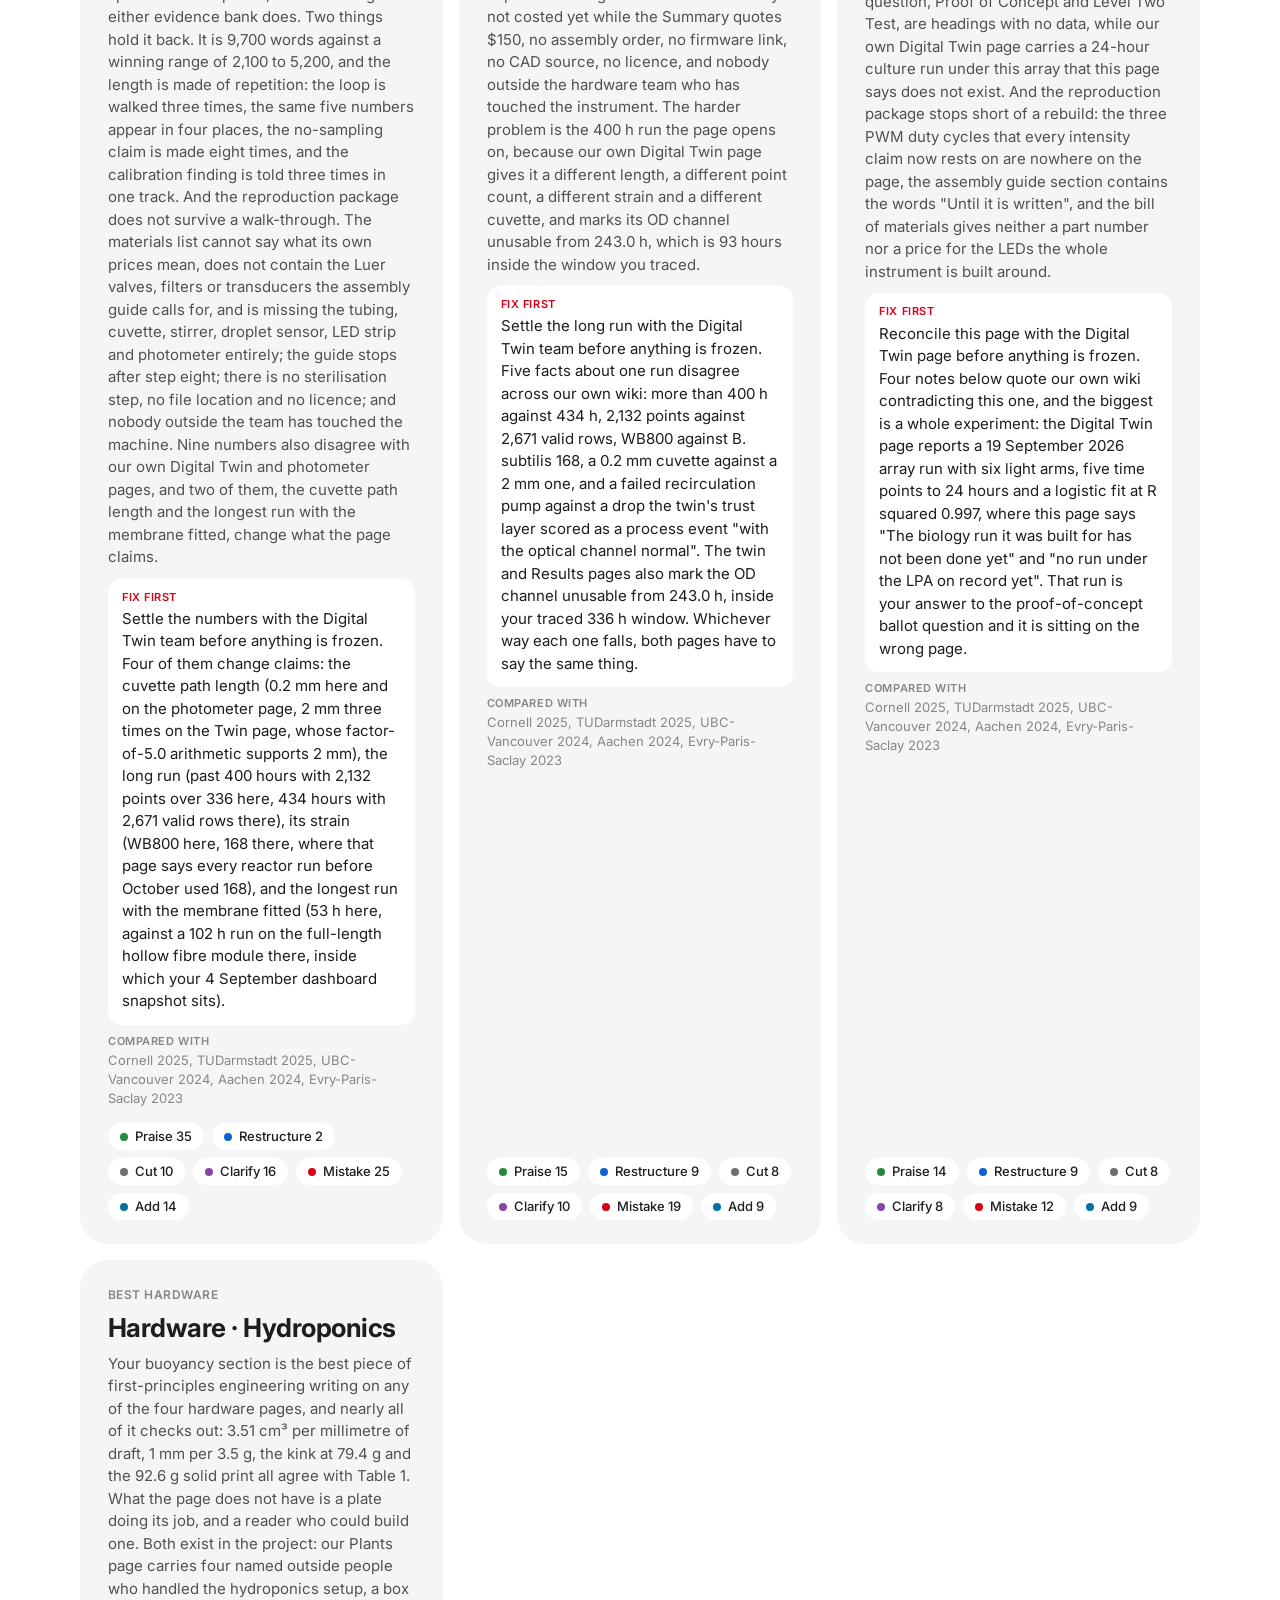
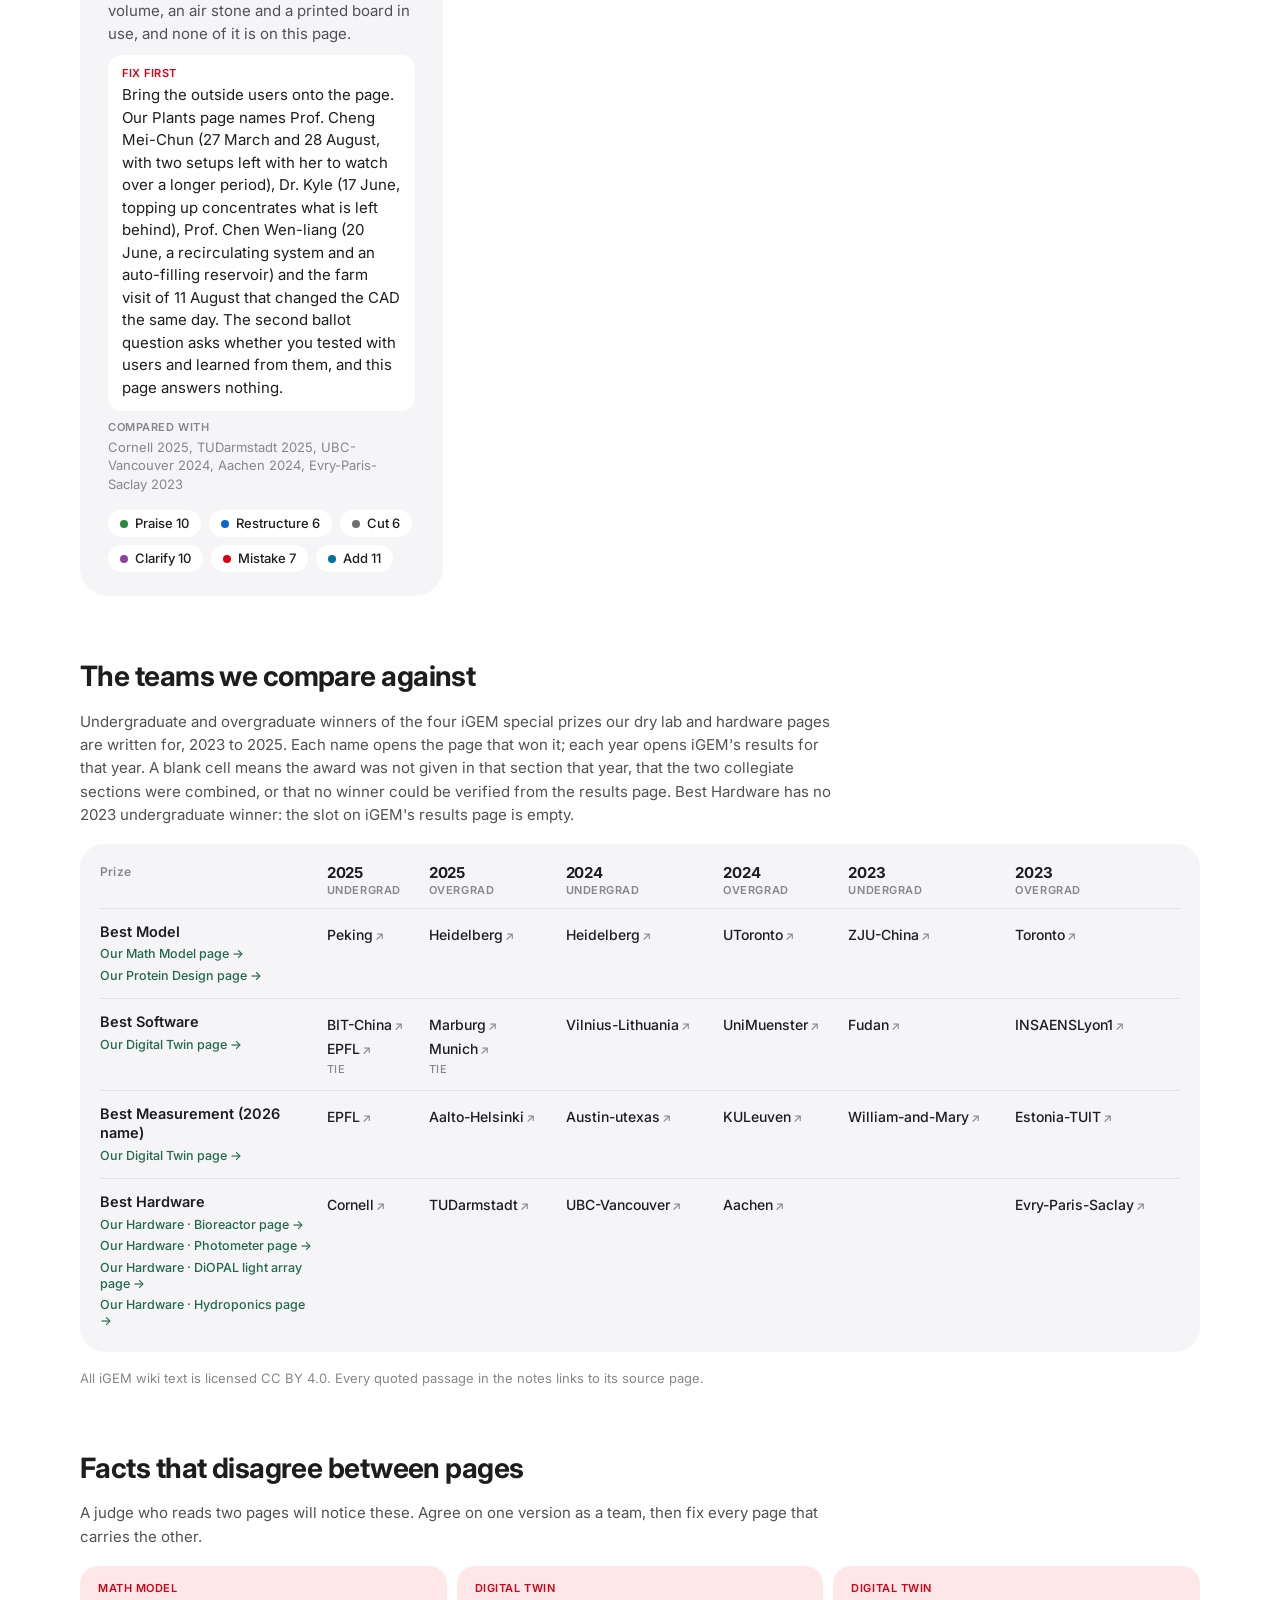
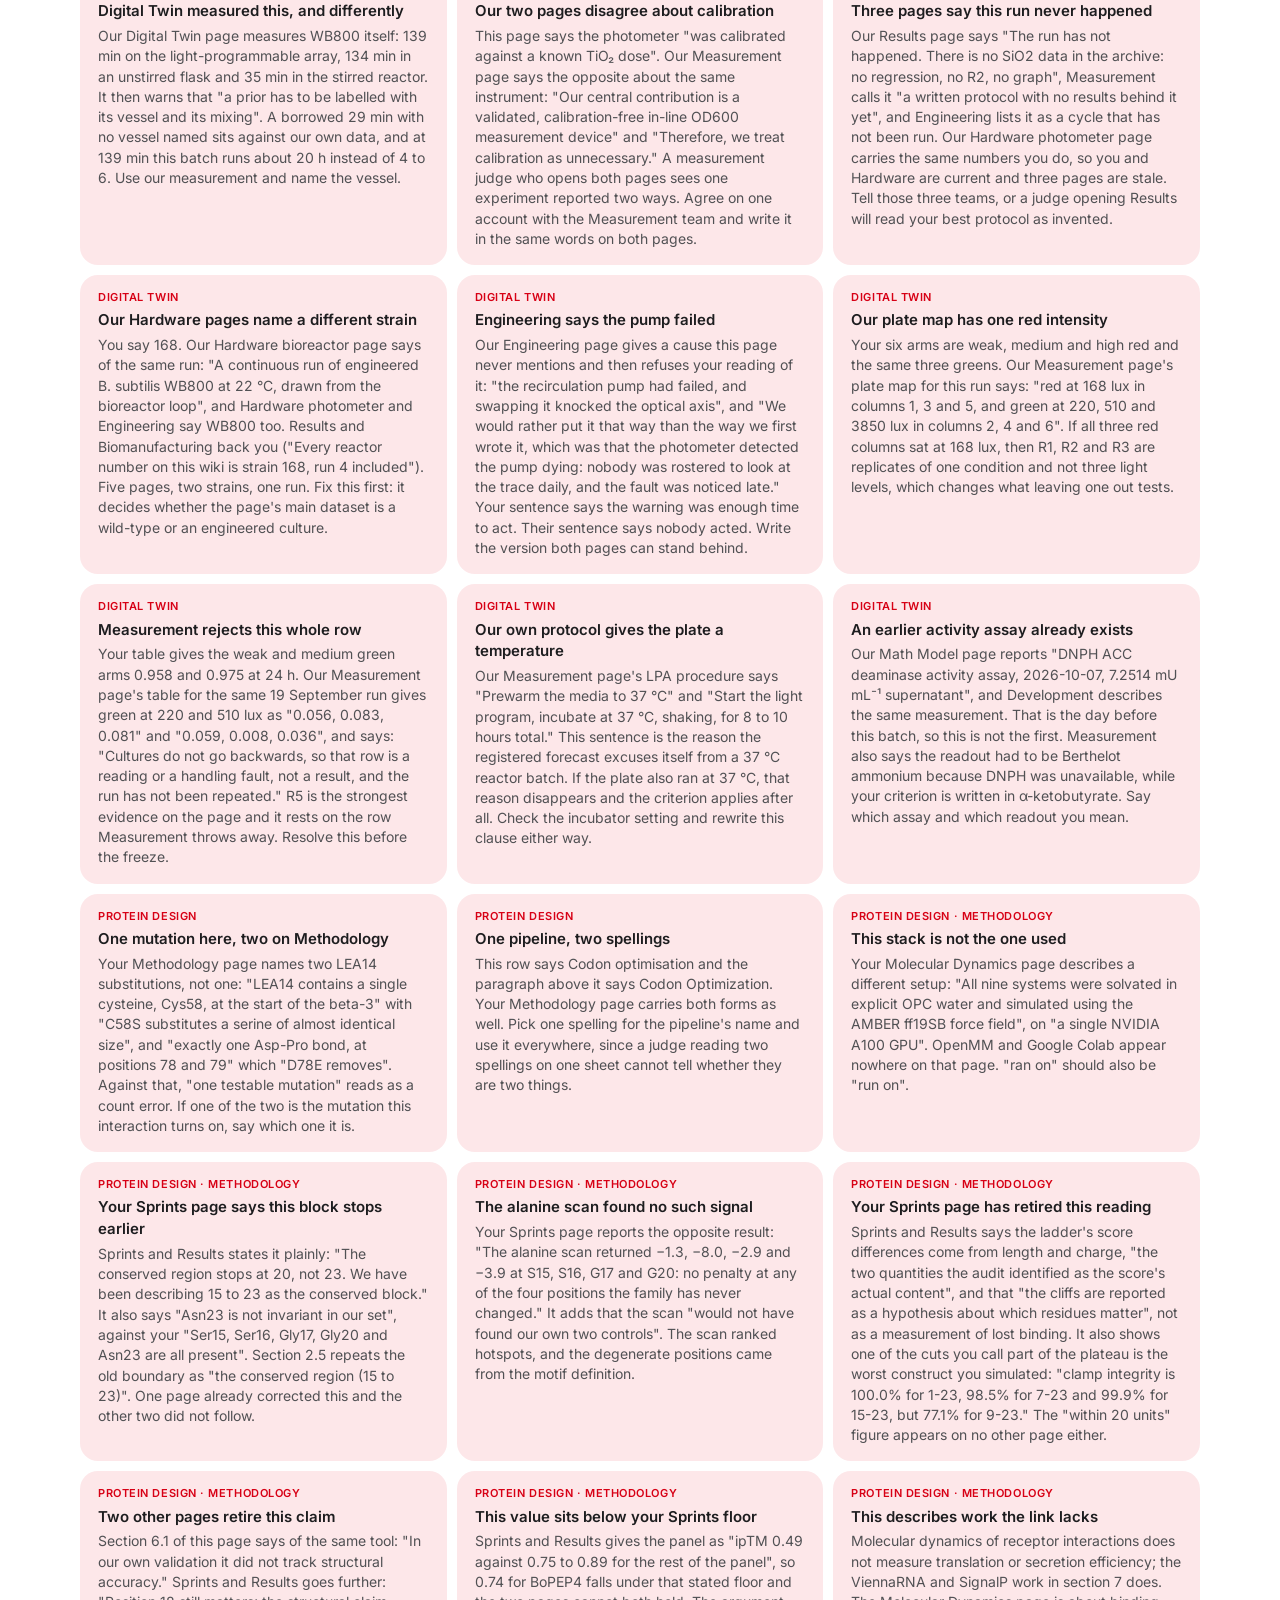
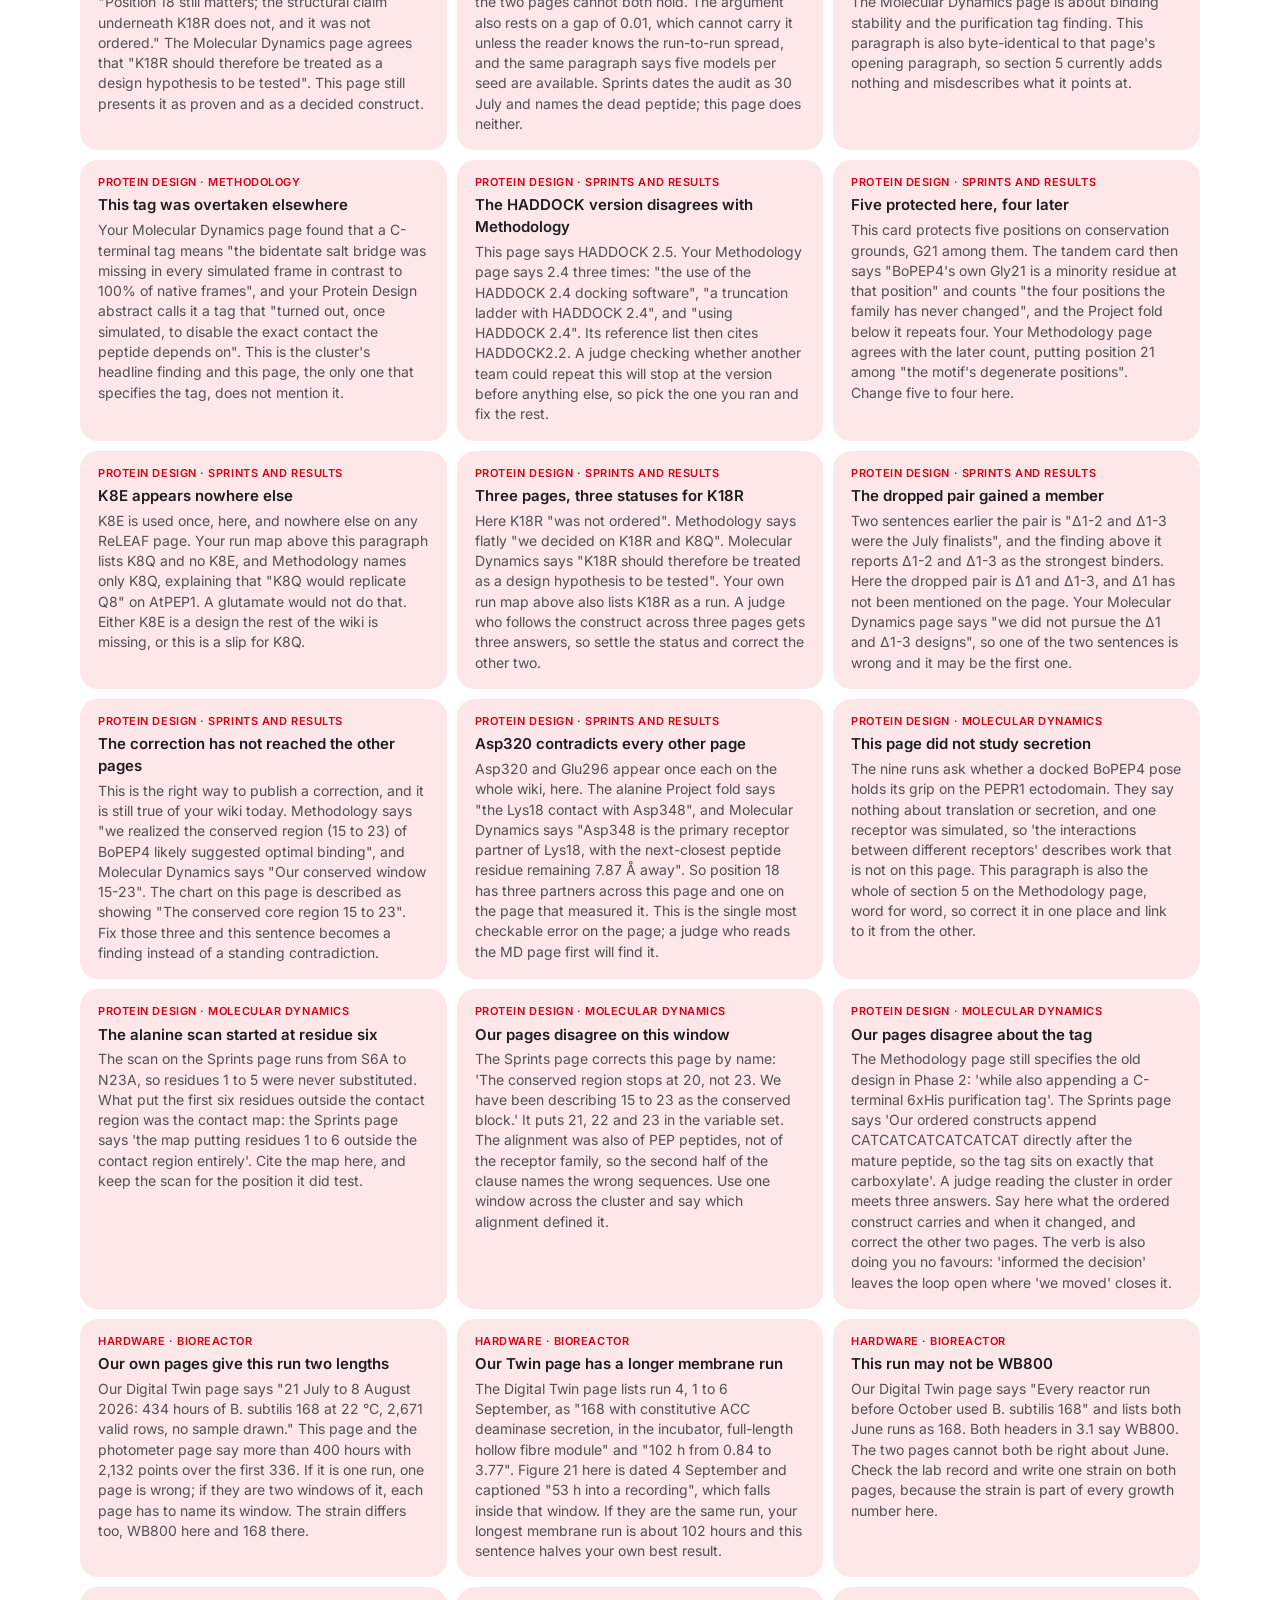
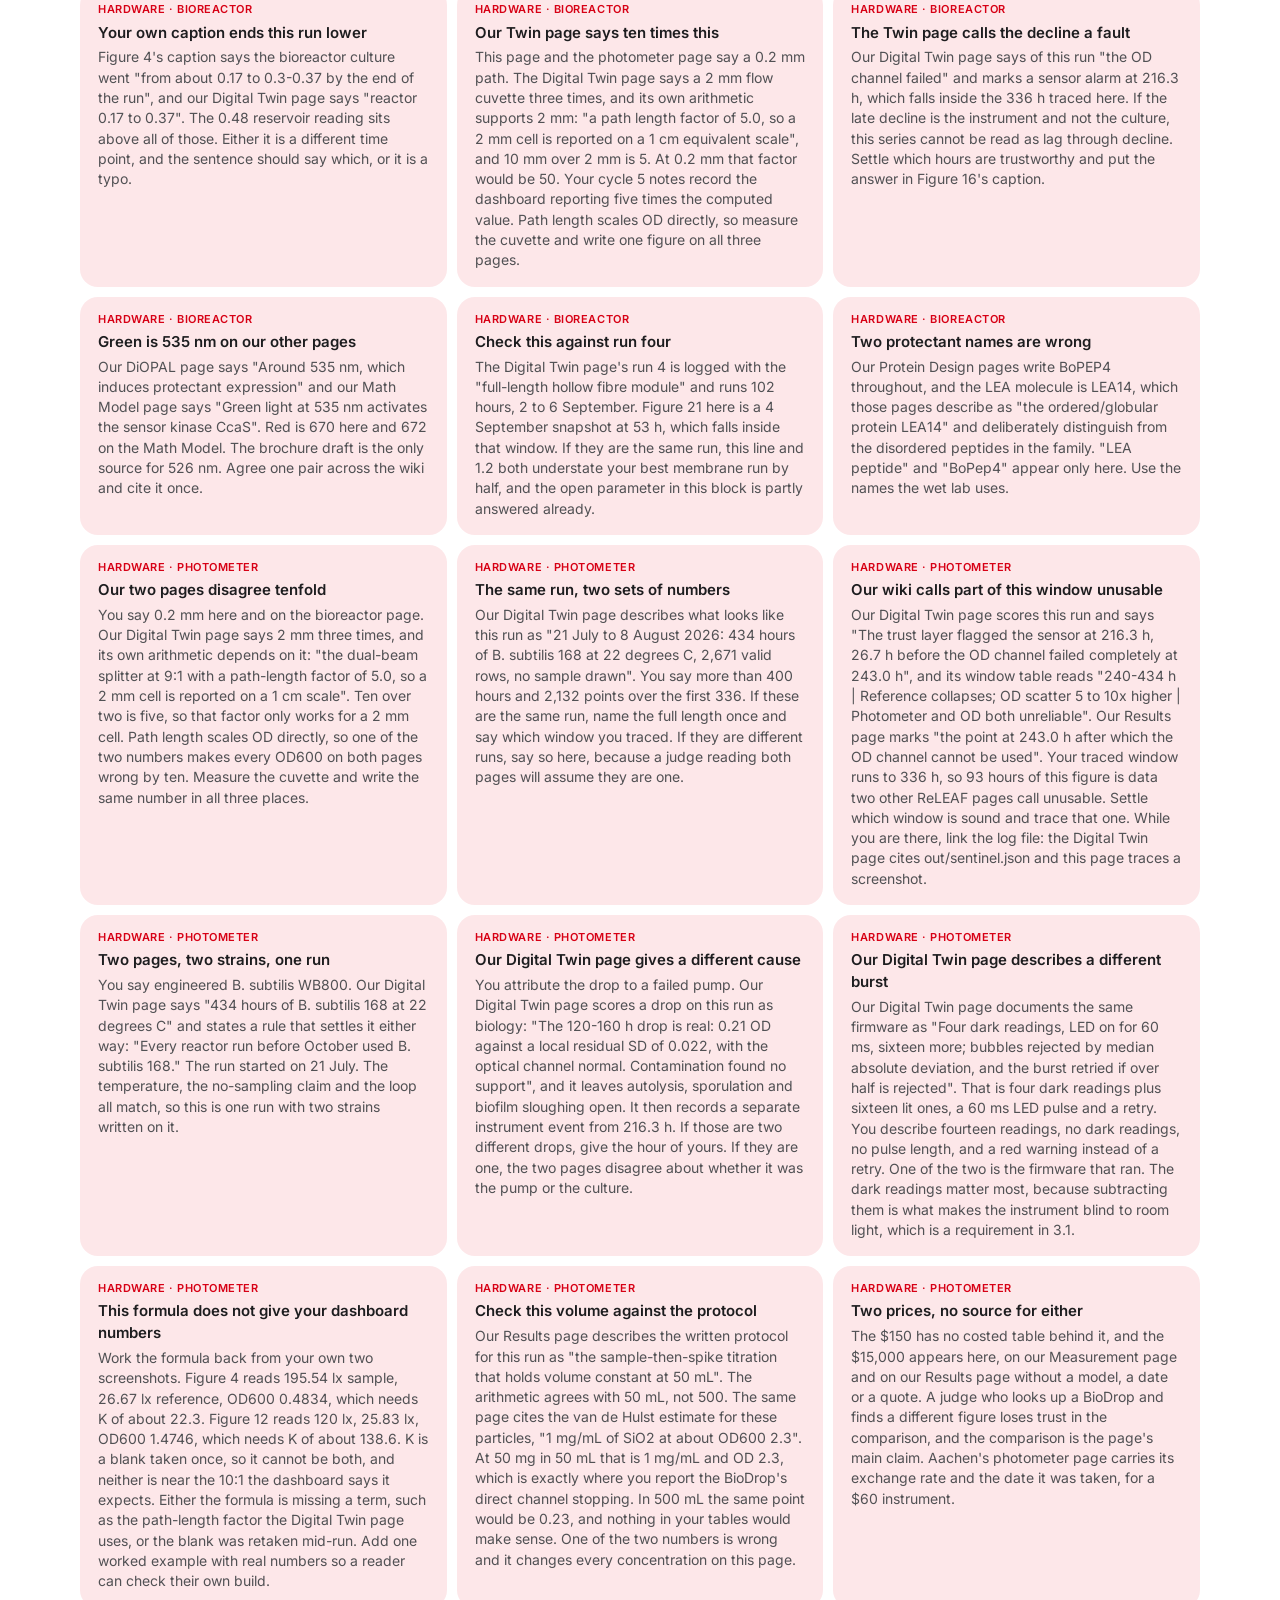
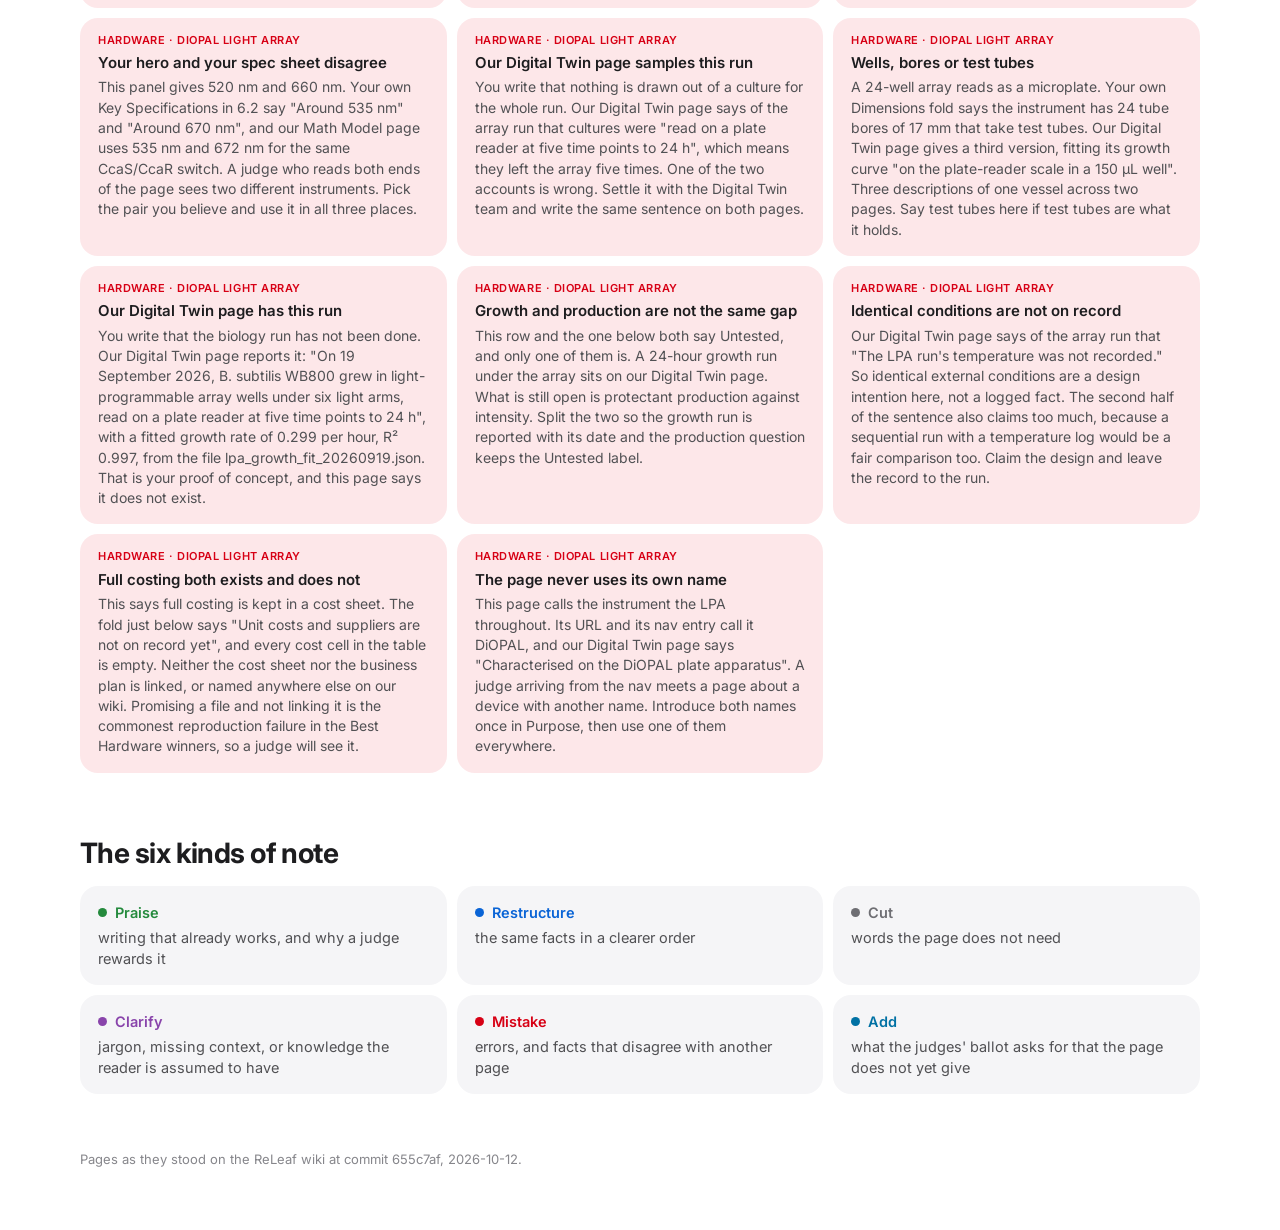
==== commit 74352cbd: "The photometer and bioreactor reviews: the coach is ten pages, 569 notes Bioreactor 102, photometer " ====
--- a/docs/index.html
+++ b/docs/index.html
@@ -6,8 +6,8 @@
   <title>Dry Lab Writing Coach | ReLEAF</title>
   <link rel="icon" href="assets/img/logo.png" />
   <link rel="stylesheet" href="assets/css/tokens.css" />
-  <link rel="stylesheet" href="coach/coach.css?v=1013003651" />
-  <link rel="stylesheet" href="coach/landing.css?v=1013003651" />
+  <link rel="stylesheet" href="coach/coach.css?v=1013010431" />
+  <link rel="stylesheet" href="coach/landing.css?v=1013010431" />
 </head>
 <body class="lp">
   <header class="lp-head">
@@ -66,6 +66,22 @@
         <p class="lp-card__vs"><b>Compared with</b>Peking 2025, Heidelberg 2025, Heidelberg 2024, UToronto 2024, ZJU-China 2023, Toronto 2023</p>
         <ul class="cx-sum__counts"><li class="cx-praise">Praise 10</li><li class="cx-restructure">Restructure 6</li><li class="cx-cut">Cut 6</li><li class="cx-clarify">Clarify 6</li><li class="cx-mistake">Mistake 9</li><li class="cx-suggest">Add 5</li></ul>
       </a>
+      <a class="lp-card" href="hardware/bioreactor/">
+        <span class="lp-card__prize">Best Hardware</span>
+        <h3>Hardware · Bioreactor</h3>
+        <p>On claim discipline this page is ahead of every Best Hardware winner read for this coach. The Purpose section names the design that lost and why hardware answers it, the Results strip labels its own headline claims Partial and Untested with the reason in the same line, 7.1 separates Demonstrated from Not established and gives each gap the experiment that would close it, and 5.1 retracts a wrong specification in public, which nothing in either evidence bank does. Two things hold it back. It is 9,700 words against a winning range of 2,100 to 5,200, and the length is made of repetition: the loop is walked three times, the same five numbers appear in four places, the no-sampling claim is made eight times, and the calibration finding is told three times in one track. And the reproduction package does not survive a walk-through. The materials list cannot say what its own prices mean, does not contain the Luer valves, filters or transducers the assembly guide calls for, and is missing the tubing, cuvette, stirrer, droplet sensor, LED strip and photometer entirely; the guide stops after step eight; there is no sterilisation step, no file location and no licence; and nobody outside the team has touched the machine. Nine numbers also disagree with our own Digital Twin and photometer pages, and two of them, the cuvette path length and the longest run with the membrane fitted, change what the page claims.</p>
+        <p class="lp-card__first"><b>Fix first</b>Settle the numbers with the Digital Twin team before anything is frozen. Four of them change claims: the cuvette path length (0.2 mm here and on the photometer page, 2 mm three times on the Twin page, whose factor-of-5.0 arithmetic supports 2 mm), the long run (past 400 hours with 2,132 points over 336 here, 434 hours with 2,671 valid rows there), its strain (WB800 here, 168 there, where that page says every reactor run before October used 168), and the longest run with the membrane fitted (53 h here, against a 102 h run on the full-length hollow fibre module there, inside which your 4 September dashboard snapshot sits).</p>
+        <p class="lp-card__vs"><b>Compared with</b>Cornell 2025, TUDarmstadt 2025, UBC-Vancouver 2024, Aachen 2024, Evry-Paris-Saclay 2023</p>
+        <ul class="cx-sum__counts"><li class="cx-praise">Praise 35</li><li class="cx-restructure">Restructure 2</li><li class="cx-cut">Cut 10</li><li class="cx-clarify">Clarify 16</li><li class="cx-mistake">Mistake 25</li><li class="cx-suggest">Add 14</li></ul>
+      </a>
+      <a class="lp-card" href="hardware/photometer/">
+        <span class="lp-card__prize">Best Hardware</span>
+        <h3>Hardware · Photometer</h3>
+        <p>On calibration this page is past every Best Hardware winner of 2023 to 2025 and past both iGEM photometer precedents: two standards, slope, intercept, R squared and mean difference tabulated by range, an audit of the reference instrument until its ceiling is found, and then a refusal to take the flattering reading. What holds it back on paper is bookkeeping, and most of it is a few hours of work with no new experiments: eighteen cost cells that say not costed yet while the Summary quotes $150, no assembly order, no firmware link, no CAD source, no licence, and nobody outside the hardware team who has touched the instrument. The harder problem is the 400 h run the page opens on, because our own Digital Twin page gives it a different length, a different point count, a different strain and a different cuvette, and marks its OD channel unusable from 243.0 h, which is 93 hours inside the window you traced.</p>
+        <p class="lp-card__first"><b>Fix first</b>Settle the long run with the Digital Twin team before anything is frozen. Five facts about one run disagree across our own wiki: more than 400 h against 434 h, 2,132 points against 2,671 valid rows, WB800 against B. subtilis 168, a 0.2 mm cuvette against a 2 mm one, and a failed recirculation pump against a drop the twin&#x27;s trust layer scored as a process event &quot;with the optical channel normal&quot;. The twin and Results pages also mark the OD channel unusable from 243.0 h, inside your traced 336 h window. Whichever way each one falls, both pages have to say the same thing.</p>
+        <p class="lp-card__vs"><b>Compared with</b>Cornell 2025, TUDarmstadt 2025, UBC-Vancouver 2024, Aachen 2024, Evry-Paris-Saclay 2023</p>
+        <ul class="cx-sum__counts"><li class="cx-praise">Praise 15</li><li class="cx-restructure">Restructure 9</li><li class="cx-cut">Cut 8</li><li class="cx-clarify">Clarify 10</li><li class="cx-mistake">Mistake 19</li><li class="cx-suggest">Add 9</li></ul>
+      </a>
       <a class="lp-card" href="hardware/diopal/">
         <span class="lp-card__prize">Best Hardware</span>
         <h3>Hardware · DiOPAL light array</h3>
@@ -89,12 +105,12 @@
       <p>Undergraduate and overgraduate winners of the four iGEM special prizes our dry lab and hardware pages are written for, 2023 to 2025. Each name opens the page that won it; each year opens iGEM's results for that year. A blank cell means the award was not given in that section that year, that the two collegiate sections were combined, or that no winner could be verified from the results page. Best Hardware has no 2023 undergraduate winner: the slot on iGEM's results page is empty.</p>
       <div class="lp-win__scroll"><table class="lp-win__table">
         <thead><tr><th scope="col">Prize</th><th scope="col"><a href="https://competition.igem.org/results/2025?tab=special-prizes">2025</a><span>Undergrad</span></th><th scope="col"><a href="https://competition.igem.org/results/2025?tab=special-prizes">2025</a><span>Overgrad</span></th><th scope="col"><a href="https://competition.igem.org/results/2024?tab=special-prizes">2024</a><span>Undergrad</span></th><th scope="col"><a href="https://competition.igem.org/results/2024?tab=special-prizes">2024</a><span>Overgrad</span></th><th scope="col"><a href="https://competition.igem.org/results/2023?tab=special-prizes">2023</a><span>Undergrad</span></th><th scope="col"><a href="https://competition.igem.org/results/2023?tab=special-prizes">2023</a><span>Overgrad</span></th></tr></thead>
-        <tbody><tr><th scope="row">Best Model<a class="lp-win__page" href="model/">Our Math Model page</a><a class="lp-win__page" href="protein-design/">Our Protein Design page</a></th><td><a href="https://2025.igem.wiki/peking/model">Peking</a></td><td><a href="https://2025.igem.wiki/heidelberg/model">Heidelberg</a></td><td><a href="https://2024.igem.wiki/heidelberg/model">Heidelberg</a></td><td><a href="https://2024.igem.wiki/utoronto/model">UToronto</a></td><td><a href="https://2023.igem.wiki/zju-china/model">ZJU-China</a></td><td><a href="https://2023.igem.wiki/toronto/model">Toronto</a></td></tr><tr><th scope="row">Best Software<a class="lp-win__page" href="software/">Our Digital Twin page</a></th><td><a href="https://2025.igem.wiki/bit-china/software">BIT-China</a><a href="https://2025.igem.wiki/epfl/software">EPFL</a><em>tie</em></td><td><a href="https://2025.igem.wiki/marburg/software">Marburg</a><a href="https://2025.igem.wiki/munich/software">Munich</a><em>tie</em></td><td><a href="https://2024.igem.wiki/vilnius-lithuania/software">Vilnius-Lithuania</a></td><td><a href="https://2024.igem.wiki/unimuenster/software">UniMuenster</a></td><td><a href="https://2023.igem.wiki/fudan/software">Fudan</a></td><td><a href="https://2023.igem.wiki/insaenslyon1/software">INSAENSLyon1</a></td></tr><tr><th scope="row">Best Measurement (2026 name)<a class="lp-win__page" href="software/">Our Digital Twin page</a></th><td><a href="https://2025.igem.wiki/epfl/measurement">EPFL</a></td><td><a href="https://2025.igem.wiki/aalto-helsinki/measurement">Aalto-Helsinki</a></td><td><a href="https://2024.igem.wiki/austin-utexas/measurement">Austin-utexas</a></td><td><a href="https://2024.igem.wiki/kuleuven/measurement">KULeuven</a></td><td><a href="https://2023.igem.wiki/william-and-mary/measurement">William-and-Mary</a></td><td><a href="https://2023.igem.wiki/estonia-tuit/measurement">Estonia-TUIT</a></td></tr><tr><th scope="row">Best Hardware<a class="lp-win__page" href="hardware/diopal/">Our Hardware · DiOPAL light array page</a><a class="lp-win__page" href="hardware/hydroponics/">Our Hardware · Hydroponics page</a></th><td><a href="https://2025.igem.wiki/cornell/hardware">Cornell</a></td><td><a href="https://2025.igem.wiki/tudarmstadt/hardware">TUDarmstadt</a></td><td><a href="https://2024.igem.wiki/ubc-vancouver/hardware">UBC-Vancouver</a></td><td><a href="https://2024.igem.wiki/aachen/hardware">Aachen</a></td><td></td><td><a href="https://2023.igem.wiki/evry-paris-saclay/hardware">Evry-Paris-Saclay</a></td></tr></tbody>
+        <tbody><tr><th scope="row">Best Model<a class="lp-win__page" href="model/">Our Math Model page</a><a class="lp-win__page" href="protein-design/">Our Protein Design page</a></th><td><a href="https://2025.igem.wiki/peking/model">Peking</a></td><td><a href="https://2025.igem.wiki/heidelberg/model">Heidelberg</a></td><td><a href="https://2024.igem.wiki/heidelberg/model">Heidelberg</a></td><td><a href="https://2024.igem.wiki/utoronto/model">UToronto</a></td><td><a href="https://2023.igem.wiki/zju-china/model">ZJU-China</a></td><td><a href="https://2023.igem.wiki/toronto/model">Toronto</a></td></tr><tr><th scope="row">Best Software<a class="lp-win__page" href="software/">Our Digital Twin page</a></th><td><a href="https://2025.igem.wiki/bit-china/software">BIT-China</a><a href="https://2025.igem.wiki/epfl/software">EPFL</a><em>tie</em></td><td><a href="https://2025.igem.wiki/marburg/software">Marburg</a><a href="https://2025.igem.wiki/munich/software">Munich</a><em>tie</em></td><td><a href="https://2024.igem.wiki/vilnius-lithuania/software">Vilnius-Lithuania</a></td><td><a href="https://2024.igem.wiki/unimuenster/software">UniMuenster</a></td><td><a href="https://2023.igem.wiki/fudan/software">Fudan</a></td><td><a href="https://2023.igem.wiki/insaenslyon1/software">INSAENSLyon1</a></td></tr><tr><th scope="row">Best Measurement (2026 name)<a class="lp-win__page" href="software/">Our Digital Twin page</a></th><td><a href="https://2025.igem.wiki/epfl/measurement">EPFL</a></td><td><a href="https://2025.igem.wiki/aalto-helsinki/measurement">Aalto-Helsinki</a></td><td><a href="https://2024.igem.wiki/austin-utexas/measurement">Austin-utexas</a></td><td><a href="https://2024.igem.wiki/kuleuven/measurement">KULeuven</a></td><td><a href="https://2023.igem.wiki/william-and-mary/measurement">William-and-Mary</a></td><td><a href="https://2023.igem.wiki/estonia-tuit/measurement">Estonia-TUIT</a></td></tr><tr><th scope="row">Best Hardware<a class="lp-win__page" href="hardware/bioreactor/">Our Hardware · Bioreactor page</a><a class="lp-win__page" href="hardware/photometer/">Our Hardware · Photometer page</a><a class="lp-win__page" href="hardware/diopal/">Our Hardware · DiOPAL light array page</a><a class="lp-win__page" href="hardware/hydroponics/">Our Hardware · Hydroponics page</a></th><td><a href="https://2025.igem.wiki/cornell/hardware">Cornell</a></td><td><a href="https://2025.igem.wiki/tudarmstadt/hardware">TUDarmstadt</a></td><td><a href="https://2024.igem.wiki/ubc-vancouver/hardware">UBC-Vancouver</a></td><td><a href="https://2024.igem.wiki/aachen/hardware">Aachen</a></td><td></td><td><a href="https://2023.igem.wiki/evry-paris-saclay/hardware">Evry-Paris-Saclay</a></td></tr></tbody>
       </table></div>
       <p class="lp-win__lic">All iGEM wiki text is licensed CC BY 4.0. Every quoted passage in the notes links to its source page.</p>
     </section>
-    <section class="lp-wait"><h2>Still in review</h2><ul><li>Hardware · Bioreactor</li><li>Hardware · Photometer</li></ul></section>
-    <section class="lp-cross"><h2>Facts that disagree between pages</h2><p>A judge who reads two pages will notice these. Agree on one version as a team, then fix every page that carries the other.</p><ul><li><a href="model/#cx-mm-032"><span>Math Model</span><b>Digital Twin measured this, and differently</b>Our Digital Twin page measures WB800 itself: 139 min on the light-programmable array, 134 min in an unstirred flask and 35 min in the stirred reactor. It then warns that &quot;a prior has to be labelled with its vessel and its mixing&quot;. A borrowed 29 min with no vessel named sits against our own data, and at 139 min this batch runs about 20 h instead of 4 to 6. Use our measurement and name the vessel.</a></li><li><a href="software/#cx-dt-a03"><span>Digital Twin</span><b>Our two pages disagree about calibration</b>This page says the photometer &quot;was calibrated against a known TiO₂ dose&quot;. Our Measurement page says the opposite about the same instrument: &quot;Our central contribution is a validated, calibration-free in-line OD600 measurement device&quot; and &quot;Therefore, we treat calibration as unnecessary.&quot; A measurement judge who opens both pages sees one experiment reported two ways. Agree on one account with the Measurement team and write it in the same words on both pages.</a></li><li><a href="software/#cx-dt-019"><span>Digital Twin</span><b>Three pages say this run never happened</b>Our Results page says &quot;The run has not happened. There is no SiO2 data in the archive: no regression, no R2, no graph&quot;, Measurement calls it &quot;a written protocol with no results behind it yet&quot;, and Engineering lists it as a cycle that has not been run. Our Hardware photometer page carries the same numbers you do, so you and Hardware are current and three pages are stale. Tell those three teams, or a judge opening Results will read your best protocol as invented.</a></li><li><a href="software/#cx-dt-024"><span>Digital Twin</span><b>Our Hardware pages name a different strain</b>You say 168. Our Hardware bioreactor page says of the same run: &quot;A continuous run of engineered B. subtilis WB800 at 22 °C, drawn from the bioreactor loop&quot;, and Hardware photometer and Engineering say WB800 too. Results and Biomanufacturing back you (&quot;Every reactor number on this wiki is strain 168, run 4 included&quot;). Five pages, two strains, one run. Fix this first: it decides whether the page&#x27;s main dataset is a wild-type or an engineered culture.</a></li><li><a href="software/#cx-dt-026"><span>Digital Twin</span><b>Engineering says the pump failed</b>Our Engineering page gives a cause this page never mentions and then refuses your reading of it: &quot;the recirculation pump had failed, and swapping it knocked the optical axis&quot;, and &quot;We would rather put it that way than the way we first wrote it, which was that the photometer detected the pump dying: nobody was rostered to look at the trace daily, and the fault was noticed late.&quot; Your sentence says the warning was enough time to act. Their sentence says nobody acted. Write the version both pages can stand behind.</a></li><li><a href="software/#cx-dt-034"><span>Digital Twin</span><b>Our plate map has one red intensity</b>Your six arms are weak, medium and high red and the same three greens. Our Measurement page&#x27;s plate map for this run says: &quot;red at 168 lux in columns 1, 3 and 5, and green at 220, 510 and 3850 lux in columns 2, 4 and 6&quot;. If all three red columns sat at 168 lux, then R1, R2 and R3 are replicates of one condition and not three light levels, which changes what leaving one out tests.</a></li><li><a href="software/#cx-dt-038"><span>Digital Twin</span><b>Measurement rejects this whole row</b>Your table gives the weak and medium green arms 0.958 and 0.975 at 24 h. Our Measurement page&#x27;s table for the same 19 September run gives green at 220 and 510 lux as &quot;0.056, 0.083, 0.081&quot; and &quot;0.059, 0.008, 0.036&quot;, and says: &quot;Cultures do not go backwards, so that row is a reading or a handling fault, not a result, and the run has not been repeated.&quot; R5 is the strongest evidence on the page and it rests on the row Measurement throws away. Resolve this before the freeze.</a></li><li><a href="software/#cx-dt-048"><span>Digital Twin</span><b>Our own protocol gives the plate a temperature</b>Our Measurement page&#x27;s LPA procedure says &quot;Prewarm the media to 37 °C&quot; and &quot;Start the light program, incubate at 37 °C, shaking, for 8 to 10 hours total.&quot; This sentence is the reason the registered forecast excuses itself from a 37 °C reactor batch. If the plate also ran at 37 °C, that reason disappears and the criterion applies after all. Check the incubator setting and rewrite this clause either way.</a></li><li><a href="software/#cx-dt-049"><span>Digital Twin</span><b>An earlier activity assay already exists</b>Our Math Model page reports &quot;DNPH ACC deaminase activity assay, 2026-10-07, 7.2514 mU mL⁻¹ supernatant&quot;, and Development describes the same measurement. That is the day before this batch, so this is not the first. Measurement also says the readout had to be Berthelot ammonium because DNPH was unavailable, while your criterion is written in α-ketobutyrate. Say which assay and which readout you mean.</a></li><li><a href="protein-design/#cx-pd-a07"><span>Protein Design</span><b>One mutation here, two on Methodology</b>Your Methodology page names two LEA14 substitutions, not one: &quot;LEA14 contains a single cysteine, Cys58, at the start of the beta-3&quot; with &quot;C58S substitutes a serine of almost identical size&quot;, and &quot;exactly one Asp-Pro bond, at positions 78 and 79&quot; which &quot;D78E removes&quot;. Against that, &quot;one testable mutation&quot; reads as a count error. If one of the two is the mutation this interaction turns on, say which one it is.</a></li><li><a href="protein-design/#cx-pd-a08"><span>Protein Design</span><b>One pipeline, two spellings</b>This row says Codon optimisation and the paragraph above it says Codon Optimization. Your Methodology page carries both forms as well. Pick one spelling for the pipeline&#x27;s name and use it everywhere, since a judge reading two spellings on one sheet cannot tell whether they are two things.</a></li><li><a href="protein-design/methodology/#cx-me-004"><span>Protein Design · Methodology</span><b>This stack is not the one used</b>Your Molecular Dynamics page describes a different setup: &quot;All nine systems were solvated in explicit OPC water and simulated using the AMBER ff19SB force field&quot;, on &quot;a single NVIDIA A100 GPU&quot;. OpenMM and Google Colab appear nowhere on that page. &quot;ran on&quot; should also be &quot;run on&quot;.</a></li><li><a href="protein-design/methodology/#cx-me-015"><span>Protein Design · Methodology</span><b>Your Sprints page says this block stops earlier</b>Sprints and Results states it plainly: &quot;The conserved region stops at 20, not 23. We have been describing 15 to 23 as the conserved block.&quot; It also says &quot;Asn23 is not invariant in our set&quot;, against your &quot;Ser15, Ser16, Gly17, Gly20 and Asn23 are all present&quot;. Section 2.5 repeats the old boundary as &quot;the conserved region (15 to 23)&quot;. One page already corrected this and the other two did not follow.</a></li><li><a href="protein-design/methodology/#cx-me-016"><span>Protein Design · Methodology</span><b>The alanine scan found no such signal</b>Your Sprints page reports the opposite result: &quot;The alanine scan returned −1.3, −8.0, −2.9 and −3.9 at S15, S16, G17 and G20: no penalty at any of the four positions the family has never changed.&quot; It adds that the scan &quot;would not have found our own two controls&quot;. The scan ranked hotspots, and the degenerate positions came from the motif definition.</a></li><li><a href="protein-design/methodology/#cx-me-019"><span>Protein Design · Methodology</span><b>Your Sprints page has retired this reading</b>Sprints and Results says the ladder&#x27;s score differences come from length and charge, &quot;the two quantities the audit identified as the score&#x27;s actual content&quot;, and that &quot;the cliffs are reported as a hypothesis about which residues matter&quot;, not as a measurement of lost binding. It also shows one of the cuts you call part of the plateau is the worst construct you simulated: &quot;clamp integrity is 100.0% for 1-23, 98.5% for 7-23 and 99.9% for 15-23, but 77.1% for 9-23.&quot; The &quot;within 20 units&quot; figure appears on no other page either.</a></li><li><a href="protein-design/methodology/#cx-me-023"><span>Protein Design · Methodology</span><b>Two other pages retire this claim</b>Section 6.1 of this page says of the same tool: &quot;In our own validation it did not track structural accuracy.&quot; Sprints and Results goes further: &quot;Position 18 still matters; the structural claim underneath K18R does not, and it was not ordered.&quot; The Molecular Dynamics page agrees that &quot;K18R should therefore be treated as a design hypothesis to be tested&quot;. This page still presents it as proven and as a decided construct.</a></li><li><a href="protein-design/methodology/#cx-me-045"><span>Protein Design · Methodology</span><b>This value sits below your Sprints floor</b>Sprints and Results gives the panel as &quot;ipTM 0.49 against 0.75 to 0.89 for the rest of the panel&quot;, so 0.74 for BoPEP4 falls under that stated floor and the two pages cannot both hold. The argument also rests on a gap of 0.01, which cannot carry it unless the reader knows the run-to-run spread, and the same paragraph says five models per seed are available. Sprints dates the audit as 30 July and names the dead peptide; this page does neither.</a></li><li><a href="protein-design/methodology/#cx-me-046"><span>Protein Design · Methodology</span><b>This describes work the link lacks</b>Molecular dynamics of receptor interactions does not measure translation or secretion efficiency; the ViennaRNA and SignalP work in section 7 does. The Molecular Dynamics page is about binding stability and the purification tag finding. This paragraph is also byte-identical to that page&#x27;s opening paragraph, so section 5 currently adds nothing and misdescribes what it points at.</a></li><li><a href="protein-design/methodology/#cx-me-054"><span>Protein Design · Methodology</span><b>This tag was overtaken elsewhere</b>Your Molecular Dynamics page found that a C-terminal tag means &quot;the bidentate salt bridge was missing in every simulated frame in contrast to 100% of native frames&quot;, and your Protein Design abstract calls it a tag that &quot;turned out, once simulated, to disable the exact contact the peptide depends on&quot;. This is the cluster&#x27;s headline finding and this page, the only one that specifies the tag, does not mention it.</a></li><li><a href="protein-design/sprints/#cx-sp-006"><span>Protein Design · Sprints and Results</span><b>The HADDOCK version disagrees with Methodology</b>This page says HADDOCK 2.5. Your Methodology page says 2.4 three times: &quot;the use of the HADDOCK 2.4 docking software&quot;, &quot;a truncation ladder with HADDOCK 2.4&quot;, and &quot;using HADDOCK 2.4&quot;. Its reference list then cites HADDOCK2.2. A judge checking whether another team could repeat this will stop at the version before anything else, so pick the one you ran and fix the rest.</a></li><li><a href="protein-design/sprints/#cx-sp-014"><span>Protein Design · Sprints and Results</span><b>Five protected here, four later</b>This card protects five positions on conservation grounds, G21 among them. The tandem card then says &quot;BoPEP4&#x27;s own Gly21 is a minority residue at that position&quot; and counts &quot;the four positions the family has never changed&quot;, and the Project fold below it repeats four. Your Methodology page agrees with the later count, putting position 21 among &quot;the motif&#x27;s degenerate positions&quot;. Change five to four here.</a></li><li><a href="protein-design/sprints/#cx-sp-015"><span>Protein Design · Sprints and Results</span><b>K8E appears nowhere else</b>K8E is used once, here, and nowhere else on any ReLEAF page. Your run map above this paragraph lists K8Q and no K8E, and Methodology names only K8Q, explaining that &quot;K8Q would replicate Q8&quot; on AtPEP1. A glutamate would not do that. Either K8E is a design the rest of the wiki is missing, or this is a slip for K8Q.</a></li><li><a href="protein-design/sprints/#cx-sp-017"><span>Protein Design · Sprints and Results</span><b>Three pages, three statuses for K18R</b>Here K18R &quot;was not ordered&quot;. Methodology says flatly &quot;we decided on K18R and K8Q&quot;. Molecular Dynamics says &quot;K18R should therefore be treated as a design hypothesis to be tested&quot;. Your own run map above also lists K18R as a run. A judge who follows the construct across three pages gets three answers, so settle the status and correct the other two.</a></li><li><a href="protein-design/sprints/#cx-sp-022"><span>Protein Design · Sprints and Results</span><b>The dropped pair gained a member</b>Two sentences earlier the pair is &quot;Δ1-2 and Δ1-3 were the July finalists&quot;, and the finding above it reports Δ1-2 and Δ1-3 as the strongest binders. Here the dropped pair is Δ1 and Δ1-3, and Δ1 has not been mentioned on the page. Your Molecular Dynamics page says &quot;we did not pursue the Δ1 and Δ1-3 designs&quot;, so one of the two sentences is wrong and it may be the first one.</a></li><li><a href="protein-design/sprints/#cx-sp-030"><span>Protein Design · Sprints and Results</span><b>The correction has not reached the other pages</b>This is the right way to publish a correction, and it is still true of your wiki today. Methodology says &quot;we realized the conserved region (15 to 23) of BoPEP4 likely suggested optimal binding&quot;, and Molecular Dynamics says &quot;Our conserved window 15-23&quot;. The chart on this page is described as showing &quot;The conserved core region 15 to 23&quot;. Fix those three and this sentence becomes a finding instead of a standing contradiction.</a></li><li><a href="protein-design/sprints/#cx-sp-037"><span>Protein Design · Sprints and Results</span><b>Asp320 contradicts every other page</b>Asp320 and Glu296 appear once each on the whole wiki, here. The alanine Project fold says &quot;the Lys18 contact with Asp348&quot;, and Molecular Dynamics says &quot;Asp348 is the primary receptor partner of Lys18, with the next-closest peptide residue remaining 7.87 Å away&quot;. So position 18 has three partners across this page and one on the page that measured it. This is the single most checkable error on the page; a judge who reads the MD page first will find it.</a></li><li><a href="protein-design/molecular-dynamics/#cx-md-002"><span>Protein Design · Molecular Dynamics</span><b>This page did not study secretion</b>The nine runs ask whether a docked BoPEP4 pose holds its grip on the PEPR1 ectodomain. They say nothing about translation or secretion, and one receptor was simulated, so &#x27;the interactions between different receptors&#x27; describes work that is not on this page. This paragraph is also the whole of section 5 on the Methodology page, word for word, so correct it in one place and link to it from the other.</a></li><li><a href="protein-design/molecular-dynamics/#cx-md-018"><span>Protein Design · Molecular Dynamics</span><b>The alanine scan started at residue six</b>The scan on the Sprints page runs from S6A to N23A, so residues 1 to 5 were never substituted. What put the first six residues outside the contact region was the contact map: the Sprints page says &#x27;the map putting residues 1 to 6 outside the contact region entirely&#x27;. Cite the map here, and keep the scan for the position it did test.</a></li><li><a href="protein-design/molecular-dynamics/#cx-md-020"><span>Protein Design · Molecular Dynamics</span><b>Our pages disagree on this window</b>The Sprints page corrects this page by name: &#x27;The conserved region stops at 20, not 23. We have been describing 15 to 23 as the conserved block.&#x27; It puts 21, 22 and 23 in the variable set. The alignment was also of PEP peptides, not of the receptor family, so the second half of the clause names the wrong sequences. Use one window across the cluster and say which alignment defined it.</a></li><li><a href="protein-design/molecular-dynamics/#cx-md-041"><span>Protein Design · Molecular Dynamics</span><b>Our pages disagree about the tag</b>The Methodology page still specifies the old design in Phase 2: &#x27;while also appending a C-terminal 6xHis purification tag&#x27;. The Sprints page says &#x27;Our ordered constructs append CATCATCATCATCATCAT directly after the mature peptide, so the tag sits on exactly that carboxylate&#x27;. A judge reading the cluster in order meets three answers. Say here what the ordered construct carries and when it changed, and correct the other two pages. The verb is also doing you no favours: &#x27;informed the decision&#x27; leaves the loop open where &#x27;we moved&#x27; closes it.</a></li><li><a href="hardware/diopal/#cx-dp-001"><span>Hardware · DiOPAL light array</span><b>Your hero and your spec sheet disagree</b>This panel gives 520 nm and 660 nm. Your own Key Specifications in 6.2 say &quot;Around 535 nm&quot; and &quot;Around 670 nm&quot;, and our Math Model page uses 535 nm and 672 nm for the same CcaS/CcaR switch. A judge who reads both ends of the page sees two different instruments. Pick the pair you believe and use it in all three places.</a></li><li><a href="hardware/diopal/#cx-dp-003"><span>Hardware · DiOPAL light array</span><b>Our Digital Twin page samples this run</b>You write that nothing is drawn out of a culture for the whole run. Our Digital Twin page says of the array run that cultures were &quot;read on a plate reader at five time points to 24 h&quot;, which means they left the array five times. One of the two accounts is wrong. Settle it with the Digital Twin team and write the same sentence on both pages.</a></li><li><a href="hardware/diopal/#cx-dp-007"><span>Hardware · DiOPAL light array</span><b>Wells, bores or test tubes</b>A 24-well array reads as a microplate. Your own Dimensions fold says the instrument has 24 tube bores of 17 mm that take test tubes. Our Digital Twin page gives a third version, fitting its growth curve &quot;on the plate-reader scale in a 150 µL well&quot;. Three descriptions of one vessel across two pages. Say test tubes here if test tubes are what it holds.</a></li><li><a href="hardware/diopal/#cx-dp-009"><span>Hardware · DiOPAL light array</span><b>Our Digital Twin page has this run</b>You write that the biology run has not been done. Our Digital Twin page reports it: &quot;On 19 September 2026, B. subtilis WB800 grew in light-programmable array wells under six light arms, read on a plate reader at five time points to 24 h&quot;, with a fitted growth rate of 0.299 per hour, R² 0.997, from the file lpa_growth_fit_20260919.json. That is your proof of concept, and this page says it does not exist.</a></li><li><a href="hardware/diopal/#cx-dp-012"><span>Hardware · DiOPAL light array</span><b>Growth and production are not the same gap</b>This row and the one below both say Untested, and only one of them is. A 24-hour growth run under the array sits on our Digital Twin page. What is still open is protectant production against intensity. Split the two so the growth run is reported with its date and the production question keeps the Untested label.</a></li><li><a href="hardware/diopal/#cx-dp-016"><span>Hardware · DiOPAL light array</span><b>Identical conditions are not on record</b>Our Digital Twin page says of the array run that &quot;The LPA run&#x27;s temperature was not recorded.&quot; So identical external conditions are a design intention here, not a logged fact. The second half of the sentence also claims too much, because a sequential run with a temperature log would be a fair comparison too. Claim the design and leave the record to the run.</a></li><li><a href="hardware/diopal/#cx-dp-050"><span>Hardware · DiOPAL light array</span><b>Full costing both exists and does not</b>This says full costing is kept in a cost sheet. The fold just below says &quot;Unit costs and suppliers are not on record yet&quot;, and every cost cell in the table is empty. Neither the cost sheet nor the business plan is linked, or named anywhere else on our wiki. Promising a file and not linking it is the commonest reproduction failure in the Best Hardware winners, so a judge will see it.</a></li><li><a href="hardware/diopal/#cx-dp-059"><span>Hardware · DiOPAL light array</span><b>The page never uses its own name</b>This page calls the instrument the LPA throughout. Its URL and its nav entry call it DiOPAL, and our Digital Twin page says &quot;Characterised on the DiOPAL plate apparatus&quot;. A judge arriving from the nav meets a page about a device with another name. Introduce both names once in Purpose, then use one of them everywhere.</a></li></ul></section>
+    
+    <section class="lp-cross"><h2>Facts that disagree between pages</h2><p>A judge who reads two pages will notice these. Agree on one version as a team, then fix every page that carries the other.</p><ul><li><a href="model/#cx-mm-032"><span>Math Model</span><b>Digital Twin measured this, and differently</b>Our Digital Twin page measures WB800 itself: 139 min on the light-programmable array, 134 min in an unstirred flask and 35 min in the stirred reactor. It then warns that &quot;a prior has to be labelled with its vessel and its mixing&quot;. A borrowed 29 min with no vessel named sits against our own data, and at 139 min this batch runs about 20 h instead of 4 to 6. Use our measurement and name the vessel.</a></li><li><a href="software/#cx-dt-a03"><span>Digital Twin</span><b>Our two pages disagree about calibration</b>This page says the photometer &quot;was calibrated against a known TiO₂ dose&quot;. Our Measurement page says the opposite about the same instrument: &quot;Our central contribution is a validated, calibration-free in-line OD600 measurement device&quot; and &quot;Therefore, we treat calibration as unnecessary.&quot; A measurement judge who opens both pages sees one experiment reported two ways. Agree on one account with the Measurement team and write it in the same words on both pages.</a></li><li><a href="software/#cx-dt-019"><span>Digital Twin</span><b>Three pages say this run never happened</b>Our Results page says &quot;The run has not happened. There is no SiO2 data in the archive: no regression, no R2, no graph&quot;, Measurement calls it &quot;a written protocol with no results behind it yet&quot;, and Engineering lists it as a cycle that has not been run. Our Hardware photometer page carries the same numbers you do, so you and Hardware are current and three pages are stale. Tell those three teams, or a judge opening Results will read your best protocol as invented.</a></li><li><a href="software/#cx-dt-024"><span>Digital Twin</span><b>Our Hardware pages name a different strain</b>You say 168. Our Hardware bioreactor page says of the same run: &quot;A continuous run of engineered B. subtilis WB800 at 22 °C, drawn from the bioreactor loop&quot;, and Hardware photometer and Engineering say WB800 too. Results and Biomanufacturing back you (&quot;Every reactor number on this wiki is strain 168, run 4 included&quot;). Five pages, two strains, one run. Fix this first: it decides whether the page&#x27;s main dataset is a wild-type or an engineered culture.</a></li><li><a href="software/#cx-dt-026"><span>Digital Twin</span><b>Engineering says the pump failed</b>Our Engineering page gives a cause this page never mentions and then refuses your reading of it: &quot;the recirculation pump had failed, and swapping it knocked the optical axis&quot;, and &quot;We would rather put it that way than the way we first wrote it, which was that the photometer detected the pump dying: nobody was rostered to look at the trace daily, and the fault was noticed late.&quot; Your sentence says the warning was enough time to act. Their sentence says nobody acted. Write the version both pages can stand behind.</a></li><li><a href="software/#cx-dt-034"><span>Digital Twin</span><b>Our plate map has one red intensity</b>Your six arms are weak, medium and high red and the same three greens. Our Measurement page&#x27;s plate map for this run says: &quot;red at 168 lux in columns 1, 3 and 5, and green at 220, 510 and 3850 lux in columns 2, 4 and 6&quot;. If all three red columns sat at 168 lux, then R1, R2 and R3 are replicates of one condition and not three light levels, which changes what leaving one out tests.</a></li><li><a href="software/#cx-dt-038"><span>Digital Twin</span><b>Measurement rejects this whole row</b>Your table gives the weak and medium green arms 0.958 and 0.975 at 24 h. Our Measurement page&#x27;s table for the same 19 September run gives green at 220 and 510 lux as &quot;0.056, 0.083, 0.081&quot; and &quot;0.059, 0.008, 0.036&quot;, and says: &quot;Cultures do not go backwards, so that row is a reading or a handling fault, not a result, and the run has not been repeated.&quot; R5 is the strongest evidence on the page and it rests on the row Measurement throws away. Resolve this before the freeze.</a></li><li><a href="software/#cx-dt-048"><span>Digital Twin</span><b>Our own protocol gives the plate a temperature</b>Our Measurement page&#x27;s LPA procedure says &quot;Prewarm the media to 37 °C&quot; and &quot;Start the light program, incubate at 37 °C, shaking, for 8 to 10 hours total.&quot; This sentence is the reason the registered forecast excuses itself from a 37 °C reactor batch. If the plate also ran at 37 °C, that reason disappears and the criterion applies after all. Check the incubator setting and rewrite this clause either way.</a></li><li><a href="software/#cx-dt-049"><span>Digital Twin</span><b>An earlier activity assay already exists</b>Our Math Model page reports &quot;DNPH ACC deaminase activity assay, 2026-10-07, 7.2514 mU mL⁻¹ supernatant&quot;, and Development describes the same measurement. That is the day before this batch, so this is not the first. Measurement also says the readout had to be Berthelot ammonium because DNPH was unavailable, while your criterion is written in α-ketobutyrate. Say which assay and which readout you mean.</a></li><li><a href="protein-design/#cx-pd-a07"><span>Protein Design</span><b>One mutation here, two on Methodology</b>Your Methodology page names two LEA14 substitutions, not one: &quot;LEA14 contains a single cysteine, Cys58, at the start of the beta-3&quot; with &quot;C58S substitutes a serine of almost identical size&quot;, and &quot;exactly one Asp-Pro bond, at positions 78 and 79&quot; which &quot;D78E removes&quot;. Against that, &quot;one testable mutation&quot; reads as a count error. If one of the two is the mutation this interaction turns on, say which one it is.</a></li><li><a href="protein-design/#cx-pd-a08"><span>Protein Design</span><b>One pipeline, two spellings</b>This row says Codon optimisation and the paragraph above it says Codon Optimization. Your Methodology page carries both forms as well. Pick one spelling for the pipeline&#x27;s name and use it everywhere, since a judge reading two spellings on one sheet cannot tell whether they are two things.</a></li><li><a href="protein-design/methodology/#cx-me-004"><span>Protein Design · Methodology</span><b>This stack is not the one used</b>Your Molecular Dynamics page describes a different setup: &quot;All nine systems were solvated in explicit OPC water and simulated using the AMBER ff19SB force field&quot;, on &quot;a single NVIDIA A100 GPU&quot;. OpenMM and Google Colab appear nowhere on that page. &quot;ran on&quot; should also be &quot;run on&quot;.</a></li><li><a href="protein-design/methodology/#cx-me-015"><span>Protein Design · Methodology</span><b>Your Sprints page says this block stops earlier</b>Sprints and Results states it plainly: &quot;The conserved region stops at 20, not 23. We have been describing 15 to 23 as the conserved block.&quot; It also says &quot;Asn23 is not invariant in our set&quot;, against your &quot;Ser15, Ser16, Gly17, Gly20 and Asn23 are all present&quot;. Section 2.5 repeats the old boundary as &quot;the conserved region (15 to 23)&quot;. One page already corrected this and the other two did not follow.</a></li><li><a href="protein-design/methodology/#cx-me-016"><span>Protein Design · Methodology</span><b>The alanine scan found no such signal</b>Your Sprints page reports the opposite result: &quot;The alanine scan returned −1.3, −8.0, −2.9 and −3.9 at S15, S16, G17 and G20: no penalty at any of the four positions the family has never changed.&quot; It adds that the scan &quot;would not have found our own two controls&quot;. The scan ranked hotspots, and the degenerate positions came from the motif definition.</a></li><li><a href="protein-design/methodology/#cx-me-019"><span>Protein Design · Methodology</span><b>Your Sprints page has retired this reading</b>Sprints and Results says the ladder&#x27;s score differences come from length and charge, &quot;the two quantities the audit identified as the score&#x27;s actual content&quot;, and that &quot;the cliffs are reported as a hypothesis about which residues matter&quot;, not as a measurement of lost binding. It also shows one of the cuts you call part of the plateau is the worst construct you simulated: &quot;clamp integrity is 100.0% for 1-23, 98.5% for 7-23 and 99.9% for 15-23, but 77.1% for 9-23.&quot; The &quot;within 20 units&quot; figure appears on no other page either.</a></li><li><a href="protein-design/methodology/#cx-me-023"><span>Protein Design · Methodology</span><b>Two other pages retire this claim</b>Section 6.1 of this page says of the same tool: &quot;In our own validation it did not track structural accuracy.&quot; Sprints and Results goes further: &quot;Position 18 still matters; the structural claim underneath K18R does not, and it was not ordered.&quot; The Molecular Dynamics page agrees that &quot;K18R should therefore be treated as a design hypothesis to be tested&quot;. This page still presents it as proven and as a decided construct.</a></li><li><a href="protein-design/methodology/#cx-me-045"><span>Protein Design · Methodology</span><b>This value sits below your Sprints floor</b>Sprints and Results gives the panel as &quot;ipTM 0.49 against 0.75 to 0.89 for the rest of the panel&quot;, so 0.74 for BoPEP4 falls under that stated floor and the two pages cannot both hold. The argument also rests on a gap of 0.01, which cannot carry it unless the reader knows the run-to-run spread, and the same paragraph says five models per seed are available. Sprints dates the audit as 30 July and names the dead peptide; this page does neither.</a></li><li><a href="protein-design/methodology/#cx-me-046"><span>Protein Design · Methodology</span><b>This describes work the link lacks</b>Molecular dynamics of receptor interactions does not measure translation or secretion efficiency; the ViennaRNA and SignalP work in section 7 does. The Molecular Dynamics page is about binding stability and the purification tag finding. This paragraph is also byte-identical to that page&#x27;s opening paragraph, so section 5 currently adds nothing and misdescribes what it points at.</a></li><li><a href="protein-design/methodology/#cx-me-054"><span>Protein Design · Methodology</span><b>This tag was overtaken elsewhere</b>Your Molecular Dynamics page found that a C-terminal tag means &quot;the bidentate salt bridge was missing in every simulated frame in contrast to 100% of native frames&quot;, and your Protein Design abstract calls it a tag that &quot;turned out, once simulated, to disable the exact contact the peptide depends on&quot;. This is the cluster&#x27;s headline finding and this page, the only one that specifies the tag, does not mention it.</a></li><li><a href="protein-design/sprints/#cx-sp-006"><span>Protein Design · Sprints and Results</span><b>The HADDOCK version disagrees with Methodology</b>This page says HADDOCK 2.5. Your Methodology page says 2.4 three times: &quot;the use of the HADDOCK 2.4 docking software&quot;, &quot;a truncation ladder with HADDOCK 2.4&quot;, and &quot;using HADDOCK 2.4&quot;. Its reference list then cites HADDOCK2.2. A judge checking whether another team could repeat this will stop at the version before anything else, so pick the one you ran and fix the rest.</a></li><li><a href="protein-design/sprints/#cx-sp-014"><span>Protein Design · Sprints and Results</span><b>Five protected here, four later</b>This card protects five positions on conservation grounds, G21 among them. The tandem card then says &quot;BoPEP4&#x27;s own Gly21 is a minority residue at that position&quot; and counts &quot;the four positions the family has never changed&quot;, and the Project fold below it repeats four. Your Methodology page agrees with the later count, putting position 21 among &quot;the motif&#x27;s degenerate positions&quot;. Change five to four here.</a></li><li><a href="protein-design/sprints/#cx-sp-015"><span>Protein Design · Sprints and Results</span><b>K8E appears nowhere else</b>K8E is used once, here, and nowhere else on any ReLEAF page. Your run map above this paragraph lists K8Q and no K8E, and Methodology names only K8Q, explaining that &quot;K8Q would replicate Q8&quot; on AtPEP1. A glutamate would not do that. Either K8E is a design the rest of the wiki is missing, or this is a slip for K8Q.</a></li><li><a href="protein-design/sprints/#cx-sp-017"><span>Protein Design · Sprints and Results</span><b>Three pages, three statuses for K18R</b>Here K18R &quot;was not ordered&quot;. Methodology says flatly &quot;we decided on K18R and K8Q&quot;. Molecular Dynamics says &quot;K18R should therefore be treated as a design hypothesis to be tested&quot;. Your own run map above also lists K18R as a run. A judge who follows the construct across three pages gets three answers, so settle the status and correct the other two.</a></li><li><a href="protein-design/sprints/#cx-sp-022"><span>Protein Design · Sprints and Results</span><b>The dropped pair gained a member</b>Two sentences earlier the pair is &quot;Δ1-2 and Δ1-3 were the July finalists&quot;, and the finding above it reports Δ1-2 and Δ1-3 as the strongest binders. Here the dropped pair is Δ1 and Δ1-3, and Δ1 has not been mentioned on the page. Your Molecular Dynamics page says &quot;we did not pursue the Δ1 and Δ1-3 designs&quot;, so one of the two sentences is wrong and it may be the first one.</a></li><li><a href="protein-design/sprints/#cx-sp-030"><span>Protein Design · Sprints and Results</span><b>The correction has not reached the other pages</b>This is the right way to publish a correction, and it is still true of your wiki today. Methodology says &quot;we realized the conserved region (15 to 23) of BoPEP4 likely suggested optimal binding&quot;, and Molecular Dynamics says &quot;Our conserved window 15-23&quot;. The chart on this page is described as showing &quot;The conserved core region 15 to 23&quot;. Fix those three and this sentence becomes a finding instead of a standing contradiction.</a></li><li><a href="protein-design/sprints/#cx-sp-037"><span>Protein Design · Sprints and Results</span><b>Asp320 contradicts every other page</b>Asp320 and Glu296 appear once each on the whole wiki, here. The alanine Project fold says &quot;the Lys18 contact with Asp348&quot;, and Molecular Dynamics says &quot;Asp348 is the primary receptor partner of Lys18, with the next-closest peptide residue remaining 7.87 Å away&quot;. So position 18 has three partners across this page and one on the page that measured it. This is the single most checkable error on the page; a judge who reads the MD page first will find it.</a></li><li><a href="protein-design/molecular-dynamics/#cx-md-002"><span>Protein Design · Molecular Dynamics</span><b>This page did not study secretion</b>The nine runs ask whether a docked BoPEP4 pose holds its grip on the PEPR1 ectodomain. They say nothing about translation or secretion, and one receptor was simulated, so &#x27;the interactions between different receptors&#x27; describes work that is not on this page. This paragraph is also the whole of section 5 on the Methodology page, word for word, so correct it in one place and link to it from the other.</a></li><li><a href="protein-design/molecular-dynamics/#cx-md-018"><span>Protein Design · Molecular Dynamics</span><b>The alanine scan started at residue six</b>The scan on the Sprints page runs from S6A to N23A, so residues 1 to 5 were never substituted. What put the first six residues outside the contact region was the contact map: the Sprints page says &#x27;the map putting residues 1 to 6 outside the contact region entirely&#x27;. Cite the map here, and keep the scan for the position it did test.</a></li><li><a href="protein-design/molecular-dynamics/#cx-md-020"><span>Protein Design · Molecular Dynamics</span><b>Our pages disagree on this window</b>The Sprints page corrects this page by name: &#x27;The conserved region stops at 20, not 23. We have been describing 15 to 23 as the conserved block.&#x27; It puts 21, 22 and 23 in the variable set. The alignment was also of PEP peptides, not of the receptor family, so the second half of the clause names the wrong sequences. Use one window across the cluster and say which alignment defined it.</a></li><li><a href="protein-design/molecular-dynamics/#cx-md-041"><span>Protein Design · Molecular Dynamics</span><b>Our pages disagree about the tag</b>The Methodology page still specifies the old design in Phase 2: &#x27;while also appending a C-terminal 6xHis purification tag&#x27;. The Sprints page says &#x27;Our ordered constructs append CATCATCATCATCATCAT directly after the mature peptide, so the tag sits on exactly that carboxylate&#x27;. A judge reading the cluster in order meets three answers. Say here what the ordered construct carries and when it changed, and correct the other two pages. The verb is also doing you no favours: &#x27;informed the decision&#x27; leaves the loop open where &#x27;we moved&#x27; closes it.</a></li><li><a href="hardware/bioreactor/#cx-br-008"><span>Hardware · Bioreactor</span><b>Our own pages give this run two lengths</b>Our Digital Twin page says &quot;21 July to 8 August 2026: 434 hours of B. subtilis 168 at 22 °C, 2,671 valid rows, no sample drawn.&quot; This page and the photometer page say more than 400 hours with 2,132 points over the first 336. If it is one run, one page is wrong; if they are two windows of it, each page has to name its window. The strain differs too, WB800 here and 168 there.</a></li><li><a href="hardware/bioreactor/#cx-br-016"><span>Hardware · Bioreactor</span><b>Our Twin page has a longer membrane run</b>The Digital Twin page lists run 4, 1 to 6 September, as &quot;168 with constitutive ACC deaminase secretion, in the incubator, full-length hollow fibre module&quot; and &quot;102 h from 0.84 to 3.77&quot;. Figure 21 here is dated 4 September and captioned &quot;53 h into a recording&quot;, which falls inside that window. If they are the same run, your longest membrane run is about 102 hours and this sentence halves your own best result.</a></li><li><a href="hardware/bioreactor/#cx-br-029"><span>Hardware · Bioreactor</span><b>This run may not be WB800</b>Our Digital Twin page says &quot;Every reactor run before October used B. subtilis 168&quot; and lists both June runs as 168. Both headers in 3.1 say WB800. The two pages cannot both be right about June. Check the lab record and write one strain on both pages, because the strain is part of every growth number here.</a></li><li><a href="hardware/bioreactor/#cx-br-030"><span>Hardware · Bioreactor</span><b>Your own caption ends this run lower</b>Figure 4&#x27;s caption says the bioreactor culture went &quot;from about 0.17 to 0.3-0.37 by the end of the run&quot;, and our Digital Twin page says &quot;reactor 0.17 to 0.37&quot;. The 0.48 reservoir reading sits above all of those. Either it is a different time point, and the sentence should say which, or it is a typo.</a></li><li><a href="hardware/bioreactor/#cx-br-036"><span>Hardware · Bioreactor</span><b>Our Twin page says ten times this</b>This page and the photometer page say a 0.2 mm path. The Digital Twin page says a 2 mm flow cuvette three times, and its own arithmetic supports 2 mm: &quot;a path length factor of 5.0, so a 2 mm cell is reported on a 1 cm equivalent scale&quot;, and 10 mm over 2 mm is 5. At 0.2 mm that factor would be 50. Your cycle 5 notes record the dashboard reporting five times the computed value. Path length scales OD directly, so measure the cuvette and write one figure on all three pages.</a></li><li><a href="hardware/bioreactor/#cx-br-053"><span>Hardware · Bioreactor</span><b>The Twin page calls the decline a fault</b>Our Digital Twin page says of this run &quot;the OD channel failed&quot; and marks a sensor alarm at 216.3 h, which falls inside the 336 h traced here. If the late decline is the instrument and not the culture, this series cannot be read as lag through decline. Settle which hours are trustworthy and put the answer in Figure 16&#x27;s caption.</a></li><li><a href="hardware/bioreactor/#cx-br-075"><span>Hardware · Bioreactor</span><b>Green is 535 nm on our other pages</b>Our DiOPAL page says &quot;Around 535 nm, which induces protectant expression&quot; and our Math Model page says &quot;Green light at 535 nm activates the sensor kinase CcaS&quot;. Red is 670 here and 672 on the Math Model. The brochure draft is the only source for 526 nm. Agree one pair across the wiki and cite it once.</a></li><li><a href="hardware/bioreactor/#cx-br-094"><span>Hardware · Bioreactor</span><b>Check this against run four</b>The Digital Twin page&#x27;s run 4 is logged with the &quot;full-length hollow fibre module&quot; and runs 102 hours, 2 to 6 September. Figure 21 here is a 4 September snapshot at 53 h, which falls inside that window. If they are the same run, this line and 1.2 both understate your best membrane run by half, and the open parameter in this block is partly answered already.</a></li><li><a href="hardware/bioreactor/#cx-br-100"><span>Hardware · Bioreactor</span><b>Two protectant names are wrong</b>Our Protein Design pages write BoPEP4 throughout, and the LEA molecule is LEA14, which those pages describe as &quot;the ordered/globular protein LEA14&quot; and deliberately distinguish from the disordered peptides in the family. &quot;LEA peptide&quot; and &quot;BoPep4&quot; appear only here. Use the names the wet lab uses.</a></li><li><a href="hardware/photometer/#cx-ph-003"><span>Hardware · Photometer</span><b>Our two pages disagree tenfold</b>You say 0.2 mm here and on the bioreactor page. Our Digital Twin page says 2 mm three times, and its own arithmetic depends on it: &quot;the dual-beam splitter at 9:1 with a path-length factor of 5.0, so a 2 mm cell is reported on a 1 cm scale&quot;. Ten over two is five, so that factor only works for a 2 mm cell. Path length scales OD directly, so one of the two numbers makes every OD600 on both pages wrong by ten. Measure the cuvette and write the same number in all three places.</a></li><li><a href="hardware/photometer/#cx-ph-005"><span>Hardware · Photometer</span><b>The same run, two sets of numbers</b>Our Digital Twin page describes what looks like this run as &quot;21 July to 8 August 2026: 434 hours of B. subtilis 168 at 22 degrees C, 2,671 valid rows, no sample drawn&quot;. You say more than 400 hours and 2,132 points over the first 336. If these are the same run, name the full length once and say which window you traced. If they are different runs, say so here, because a judge reading both pages will assume they are one.</a></li><li><a href="hardware/photometer/#cx-ph-017"><span>Hardware · Photometer</span><b>Our wiki calls part of this window unusable</b>Our Digital Twin page scores this run and says &quot;The trust layer flagged the sensor at 216.3 h, 26.7 h before the OD channel failed completely at 243.0 h&quot;, and its window table reads &quot;240-434 h | Reference collapses; OD scatter 5 to 10x higher | Photometer and OD both unreliable&quot;. Our Results page marks &quot;the point at 243.0 h after which the OD channel cannot be used&quot;. Your traced window runs to 336 h, so 93 hours of this figure is data two other ReLEAF pages call unusable. Settle which window is sound and trace that one. While you are there, link the log file: the Digital Twin page cites out/sentinel.json and this page traces a screenshot.</a></li><li><a href="hardware/photometer/#cx-ph-018"><span>Hardware · Photometer</span><b>Two pages, two strains, one run</b>You say engineered B. subtilis WB800. Our Digital Twin page says &quot;434 hours of B. subtilis 168 at 22 degrees C&quot; and states a rule that settles it either way: &quot;Every reactor run before October used B. subtilis 168.&quot; The run started on 21 July. The temperature, the no-sampling claim and the loop all match, so this is one run with two strains written on it.</a></li><li><a href="hardware/photometer/#cx-ph-020"><span>Hardware · Photometer</span><b>Our Digital Twin page gives a different cause</b>You attribute the drop to a failed pump. Our Digital Twin page scores a drop on this run as biology: &quot;The 120-160 h drop is real: 0.21 OD against a local residual SD of 0.022, with the optical channel normal. Contamination found no support&quot;, and it leaves autolysis, sporulation and biofilm sloughing open. It then records a separate instrument event from 216.3 h. If those are two different drops, give the hour of yours. If they are one, the two pages disagree about whether it was the pump or the culture.</a></li><li><a href="hardware/photometer/#cx-ph-046"><span>Hardware · Photometer</span><b>Our Digital Twin page describes a different burst</b>Our Digital Twin page documents the same firmware as &quot;Four dark readings, LED on for 60 ms, sixteen more; bubbles rejected by median absolute deviation, and the burst retried if over half is rejected&quot;. That is four dark readings plus sixteen lit ones, a 60 ms LED pulse and a retry. You describe fourteen readings, no dark readings, no pulse length, and a red warning instead of a retry. One of the two is the firmware that ran. The dark readings matter most, because subtracting them is what makes the instrument blind to room light, which is a requirement in 3.1.</a></li><li><a href="hardware/photometer/#cx-ph-049"><span>Hardware · Photometer</span><b>This formula does not give your dashboard numbers</b>Work the formula back from your own two screenshots. Figure 4 reads 195.54 lx sample, 26.67 lx reference, OD600 0.4834, which needs K of about 22.3. Figure 12 reads 120 lx, 25.83 lx, OD600 1.4746, which needs K of about 138.6. K is a blank taken once, so it cannot be both, and neither is near the 10:1 the dashboard says it expects. Either the formula is missing a term, such as the path-length factor the Digital Twin page uses, or the blank was retaken mid-run. Add one worked example with real numbers so a reader can check their own build.</a></li><li><a href="hardware/photometer/#cx-ph-054"><span>Hardware · Photometer</span><b>Check this volume against the protocol</b>Our Results page describes the written protocol for this run as &quot;the sample-then-spike titration that holds volume constant at 50 mL&quot;. The arithmetic agrees with 50 mL, not 500. The same page cites the van de Hulst estimate for these particles, &quot;1 mg/mL of SiO2 at about OD600 2.3&quot;. At 50 mg in 50 mL that is 1 mg/mL and OD 2.3, which is exactly where you report the BioDrop&#x27;s direct channel stopping. In 500 mL the same point would be 0.23, and nothing in your tables would make sense. One of the two numbers is wrong and it changes every concentration on this page.</a></li><li><a href="hardware/photometer/#cx-ph-062"><span>Hardware · Photometer</span><b>Two prices, no source for either</b>The $150 has no costed table behind it, and the $15,000 appears here, on our Measurement page and on our Results page without a model, a date or a quote. A judge who looks up a BioDrop and finds a different figure loses trust in the comparison, and the comparison is the page&#x27;s main claim. Aachen&#x27;s photometer page carries its exchange rate and the date it was taken, for a $60 instrument.</a></li><li><a href="hardware/diopal/#cx-dp-001"><span>Hardware · DiOPAL light array</span><b>Your hero and your spec sheet disagree</b>This panel gives 520 nm and 660 nm. Your own Key Specifications in 6.2 say &quot;Around 535 nm&quot; and &quot;Around 670 nm&quot;, and our Math Model page uses 535 nm and 672 nm for the same CcaS/CcaR switch. A judge who reads both ends of the page sees two different instruments. Pick the pair you believe and use it in all three places.</a></li><li><a href="hardware/diopal/#cx-dp-003"><span>Hardware · DiOPAL light array</span><b>Our Digital Twin page samples this run</b>You write that nothing is drawn out of a culture for the whole run. Our Digital Twin page says of the array run that cultures were &quot;read on a plate reader at five time points to 24 h&quot;, which means they left the array five times. One of the two accounts is wrong. Settle it with the Digital Twin team and write the same sentence on both pages.</a></li><li><a href="hardware/diopal/#cx-dp-007"><span>Hardware · DiOPAL light array</span><b>Wells, bores or test tubes</b>A 24-well array reads as a microplate. Your own Dimensions fold says the instrument has 24 tube bores of 17 mm that take test tubes. Our Digital Twin page gives a third version, fitting its growth curve &quot;on the plate-reader scale in a 150 µL well&quot;. Three descriptions of one vessel across two pages. Say test tubes here if test tubes are what it holds.</a></li><li><a href="hardware/diopal/#cx-dp-009"><span>Hardware · DiOPAL light array</span><b>Our Digital Twin page has this run</b>You write that the biology run has not been done. Our Digital Twin page reports it: &quot;On 19 September 2026, B. subtilis WB800 grew in light-programmable array wells under six light arms, read on a plate reader at five time points to 24 h&quot;, with a fitted growth rate of 0.299 per hour, R² 0.997, from the file lpa_growth_fit_20260919.json. That is your proof of concept, and this page says it does not exist.</a></li><li><a href="hardware/diopal/#cx-dp-012"><span>Hardware · DiOPAL light array</span><b>Growth and production are not the same gap</b>This row and the one below both say Untested, and only one of them is. A 24-hour growth run under the array sits on our Digital Twin page. What is still open is protectant production against intensity. Split the two so the growth run is reported with its date and the production question keeps the Untested label.</a></li><li><a href="hardware/diopal/#cx-dp-016"><span>Hardware · DiOPAL light array</span><b>Identical conditions are not on record</b>Our Digital Twin page says of the array run that &quot;The LPA run&#x27;s temperature was not recorded.&quot; So identical external conditions are a design intention here, not a logged fact. The second half of the sentence also claims too much, because a sequential run with a temperature log would be a fair comparison too. Claim the design and leave the record to the run.</a></li><li><a href="hardware/diopal/#cx-dp-050"><span>Hardware · DiOPAL light array</span><b>Full costing both exists and does not</b>This says full costing is kept in a cost sheet. The fold just below says &quot;Unit costs and suppliers are not on record yet&quot;, and every cost cell in the table is empty. Neither the cost sheet nor the business plan is linked, or named anywhere else on our wiki. Promising a file and not linking it is the commonest reproduction failure in the Best Hardware winners, so a judge will see it.</a></li><li><a href="hardware/diopal/#cx-dp-059"><span>Hardware · DiOPAL light array</span><b>The page never uses its own name</b>This page calls the instrument the LPA throughout. Its URL and its nav entry call it DiOPAL, and our Digital Twin page says &quot;Characterised on the DiOPAL plate apparatus&quot;. A judge arriving from the nav meets a page about a device with another name. Introduce both names once in Purpose, then use one of them everywhere.</a></li></ul></section>
     <section class="lp-legend">
       <h2>The six kinds of note</h2>
       <ul><li class="cx-praise"><b>Praise</b>writing that already works, and why a judge rewards it</li><li class="cx-restructure"><b>Restructure</b>the same facts in a clearer order</li><li class="cx-cut"><b>Cut</b>words the page does not need</li><li class="cx-clarify"><b>Clarify</b>jargon, missing context, or knowledge the reader is assumed to have</li><li class="cx-mistake"><b>Mistake</b>errors, and facts that disagree with another page</li><li class="cx-suggest"><b>Add</b>what the judges' ballot asks for that the page does not yet give</li></ul>
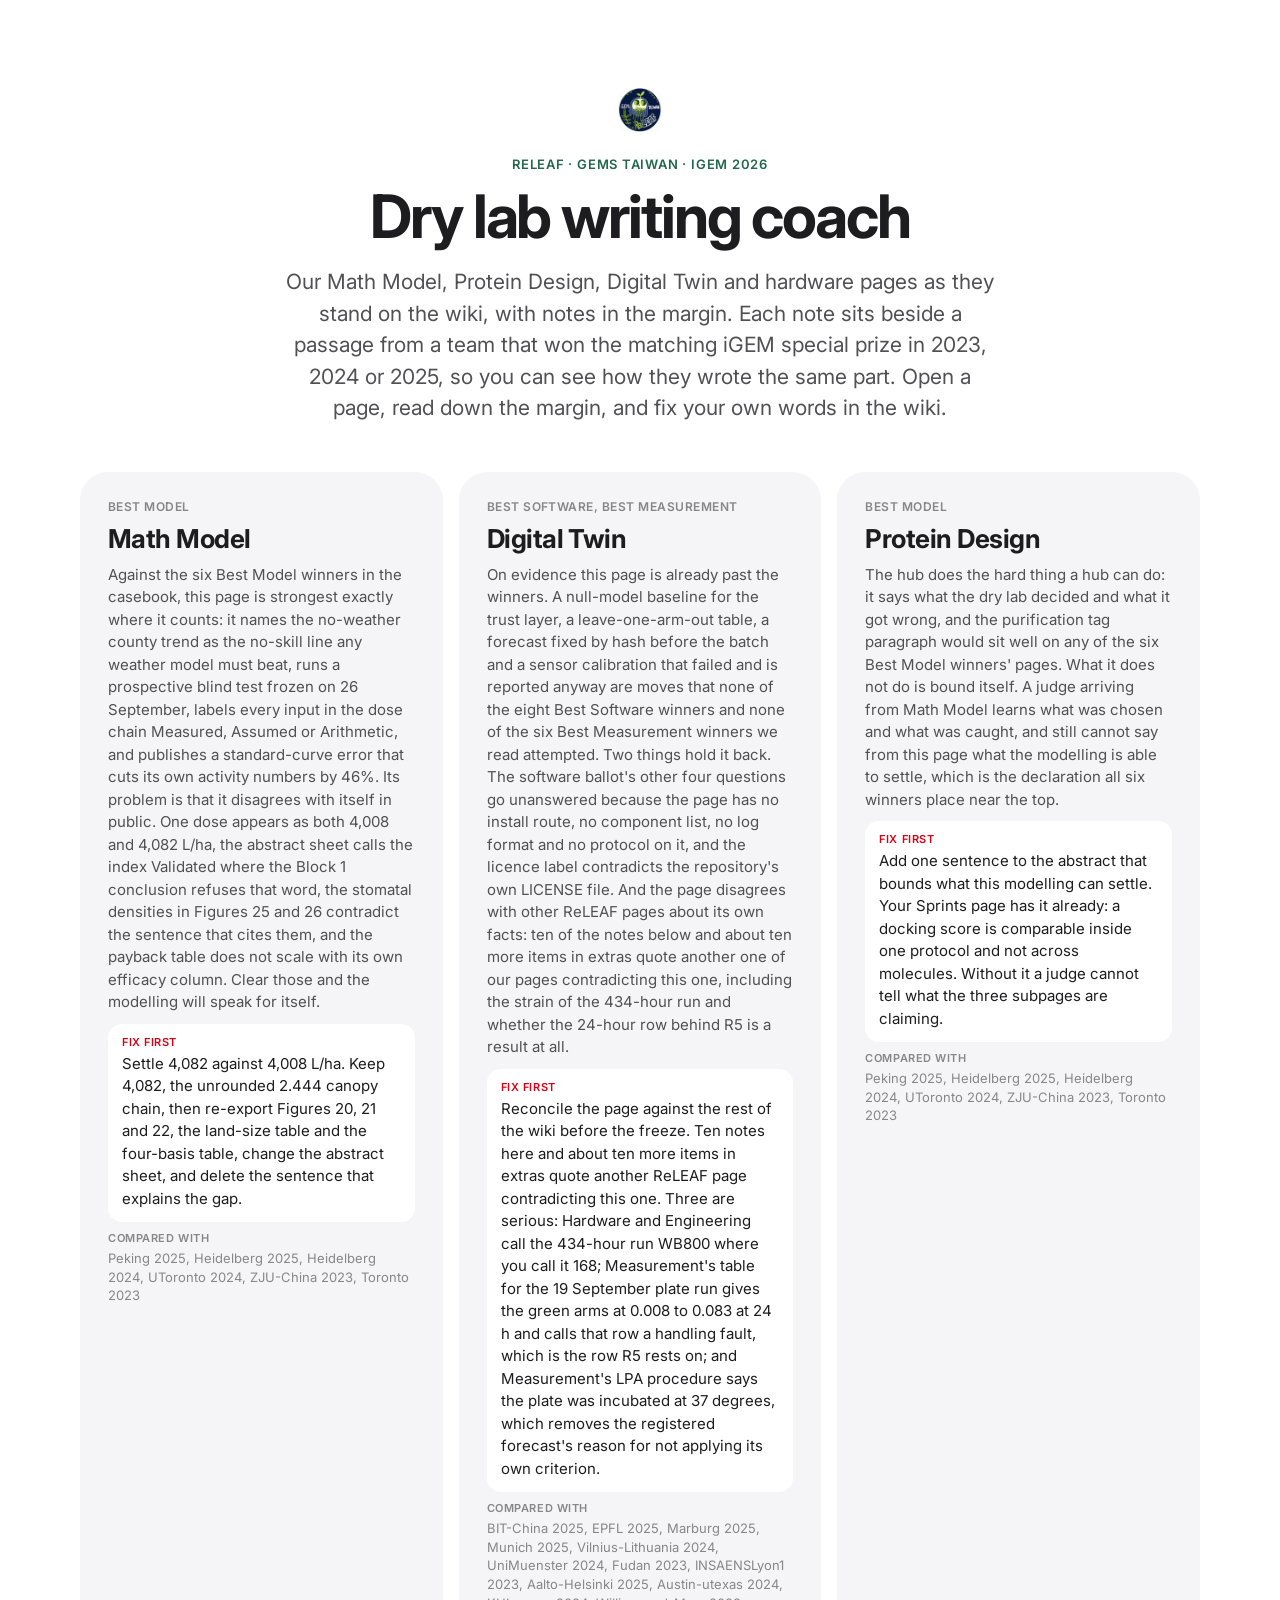
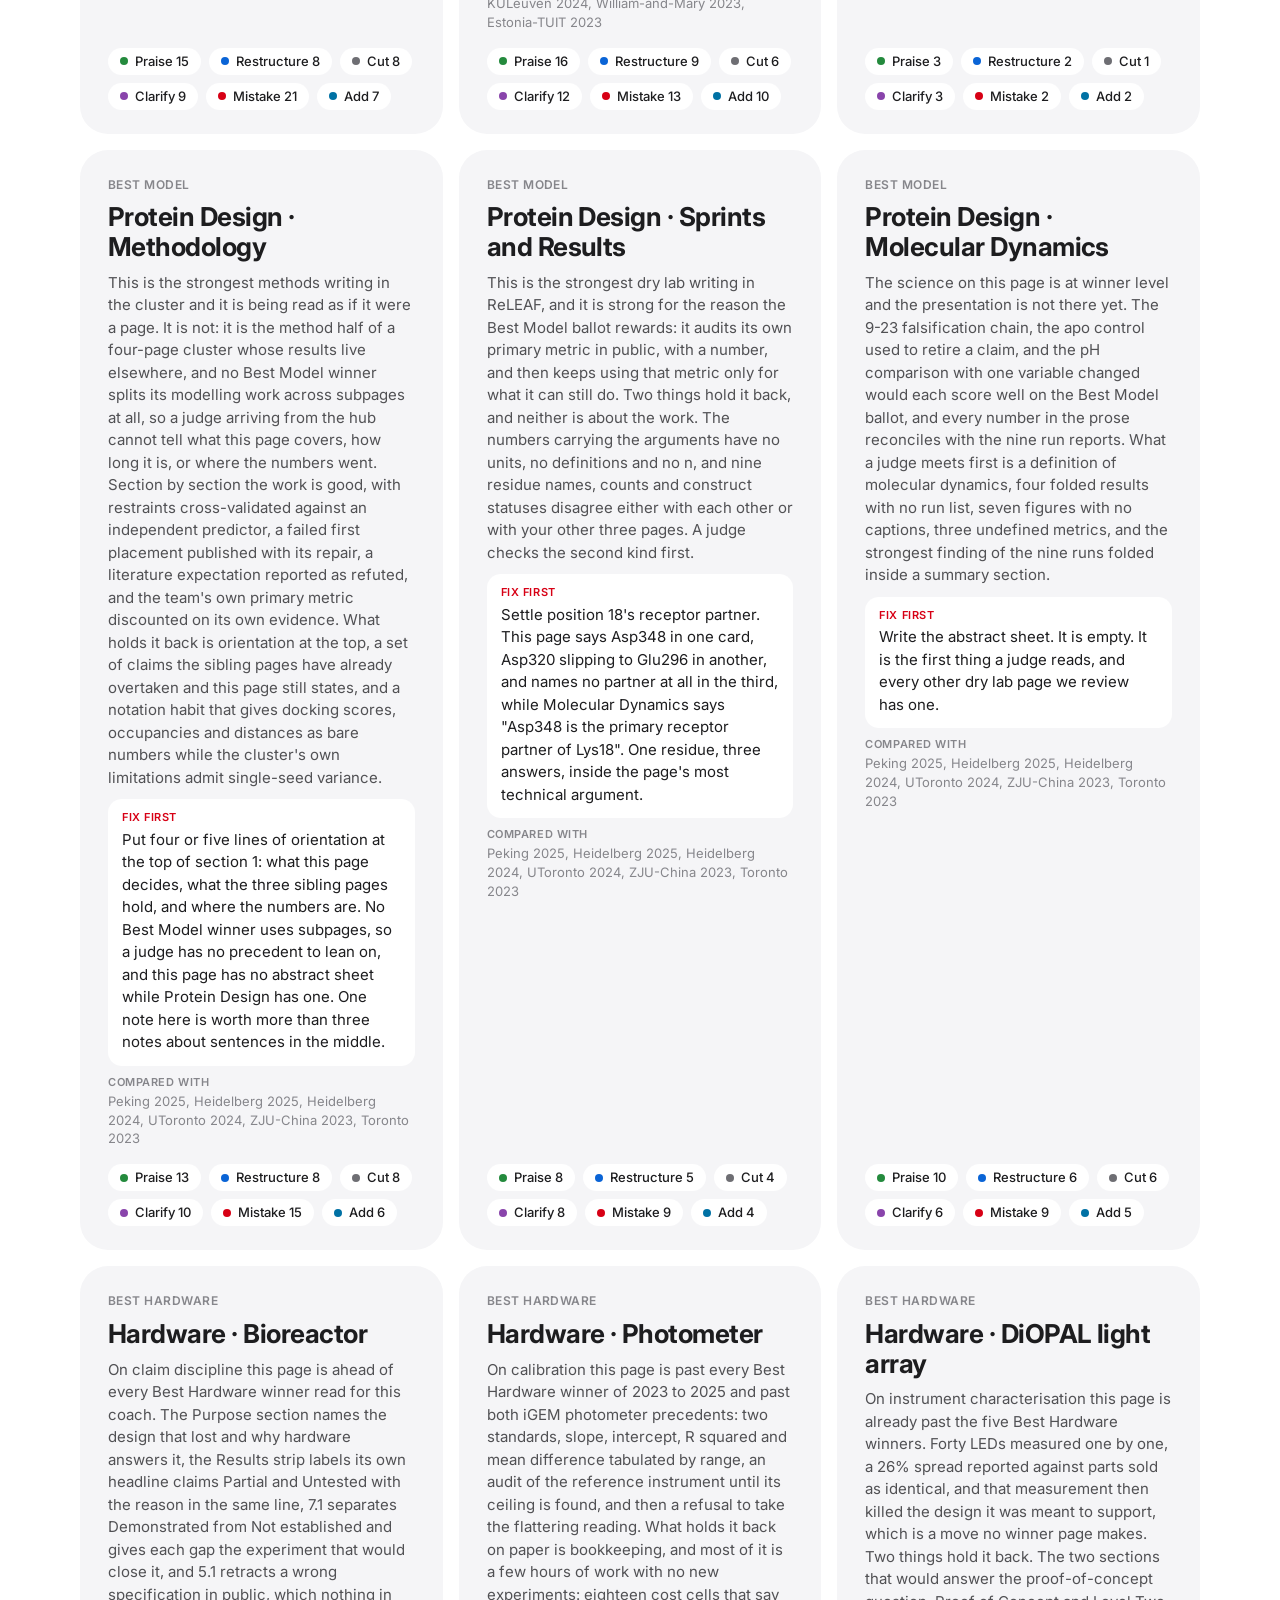
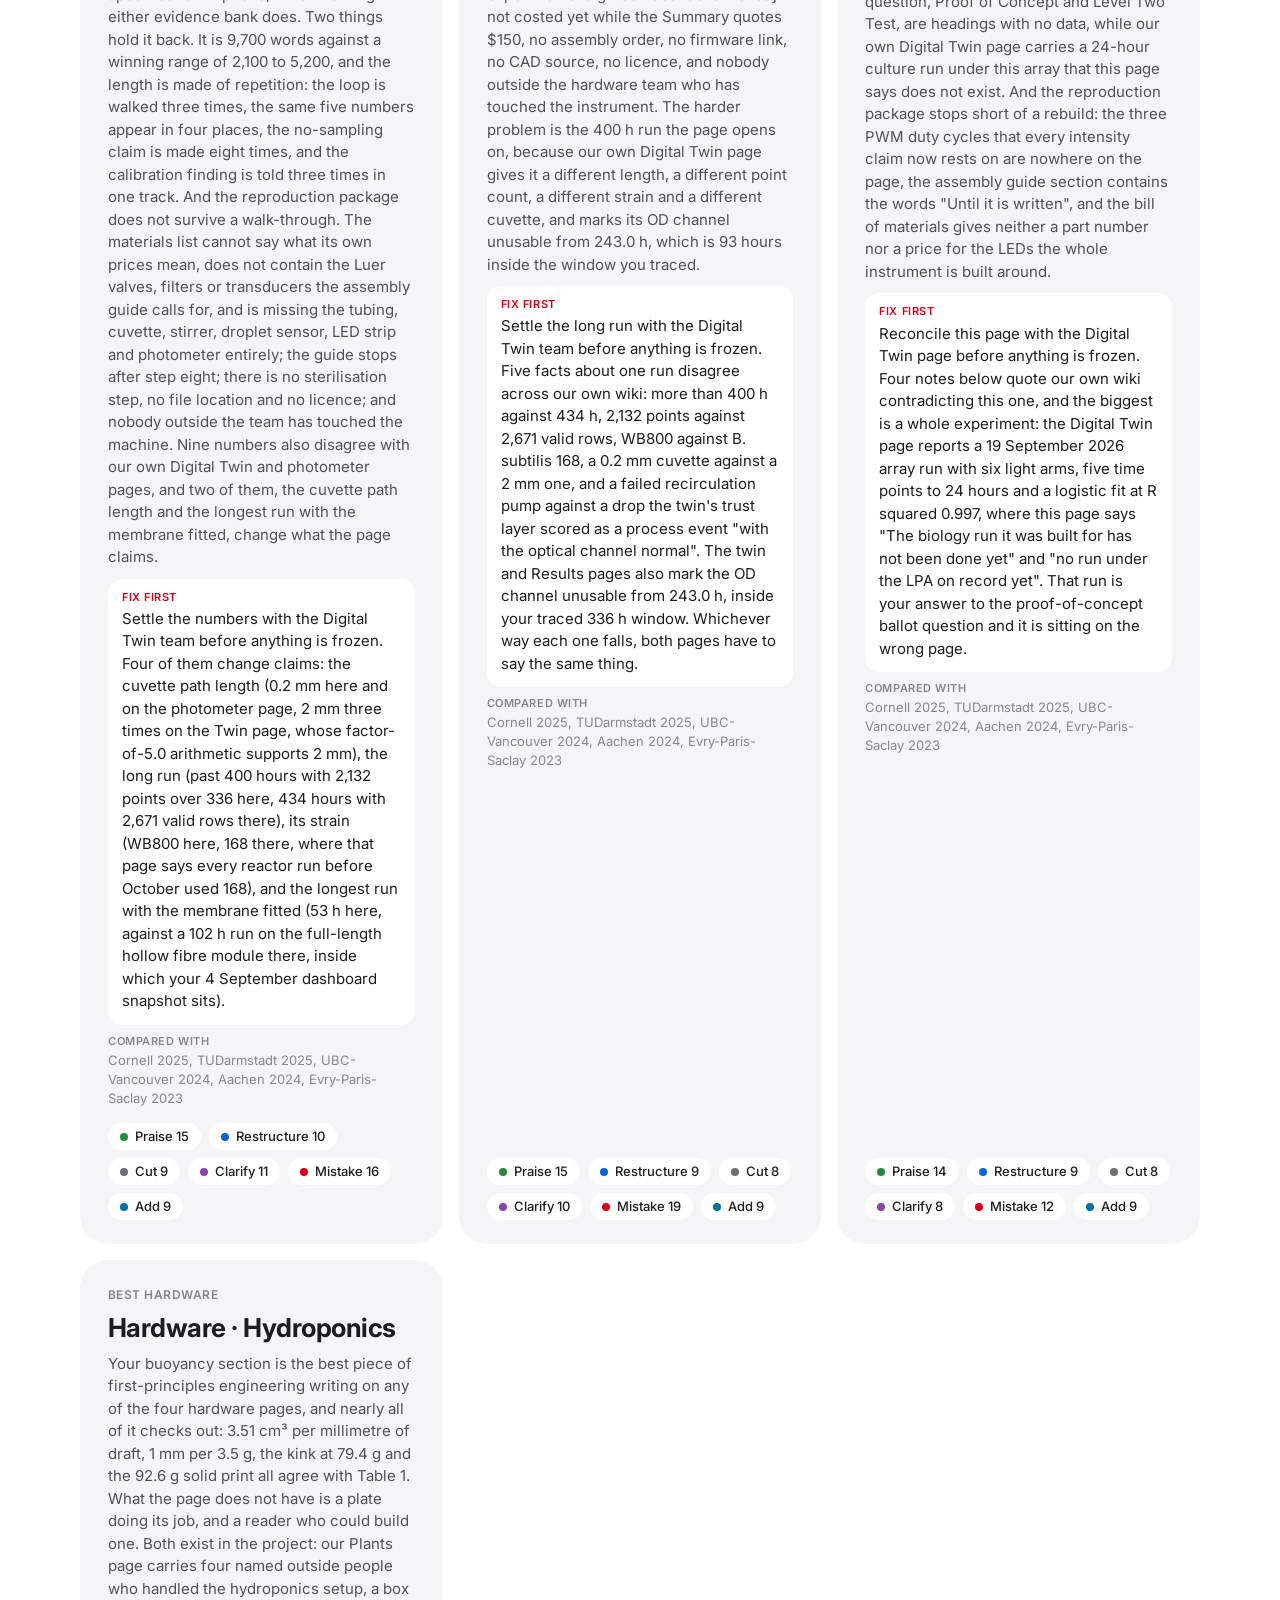
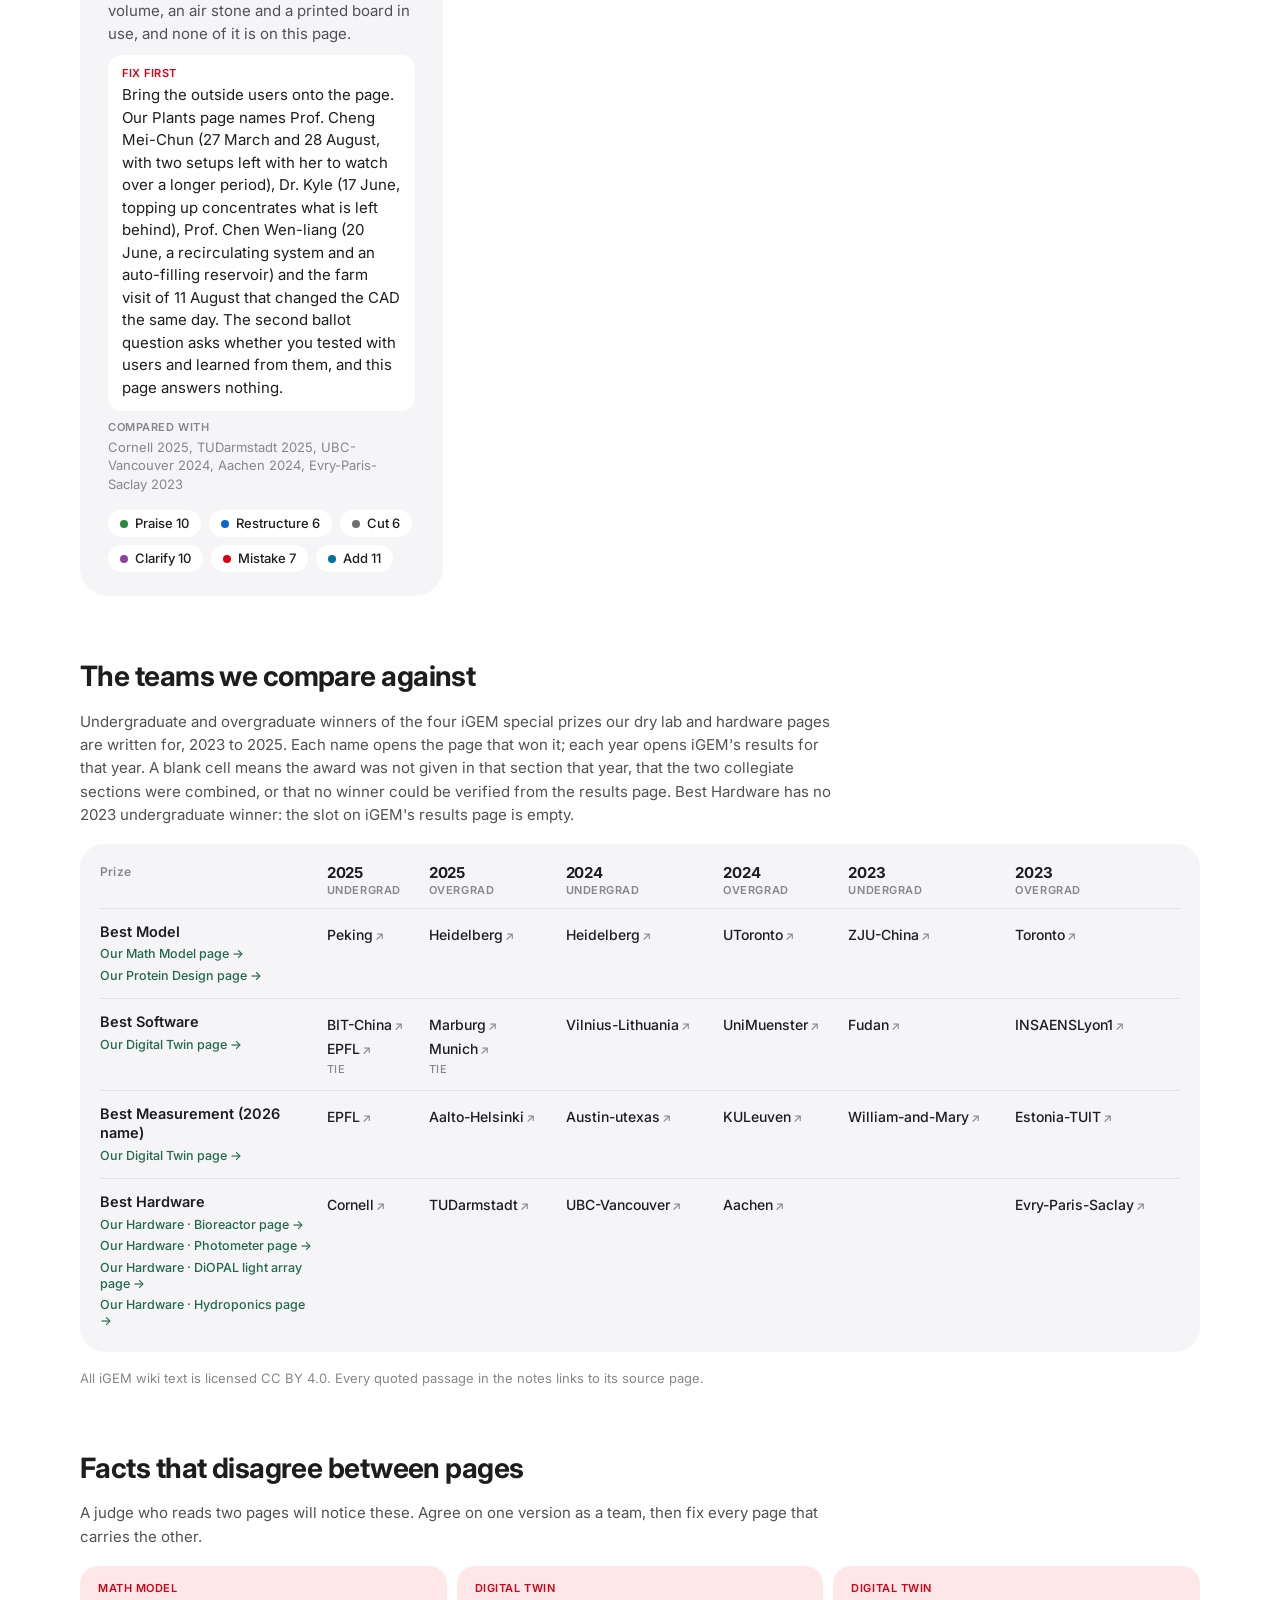
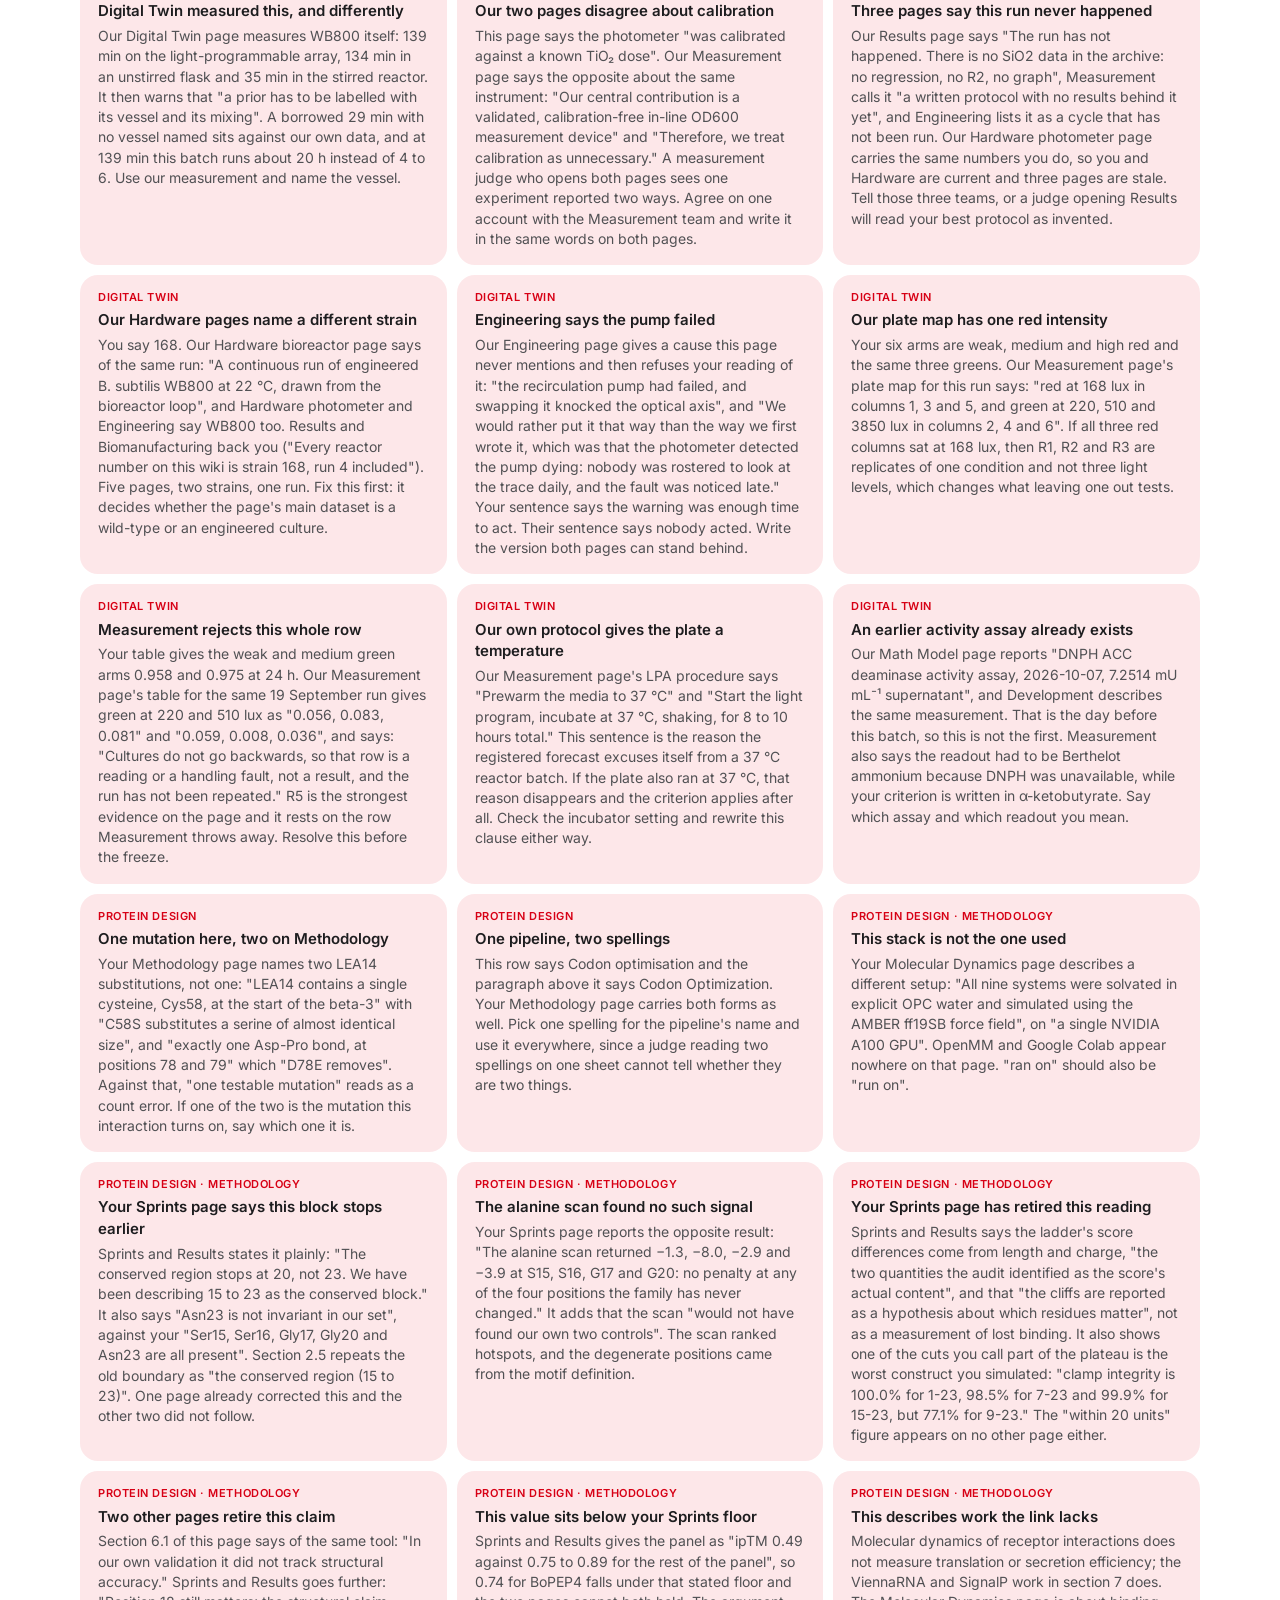
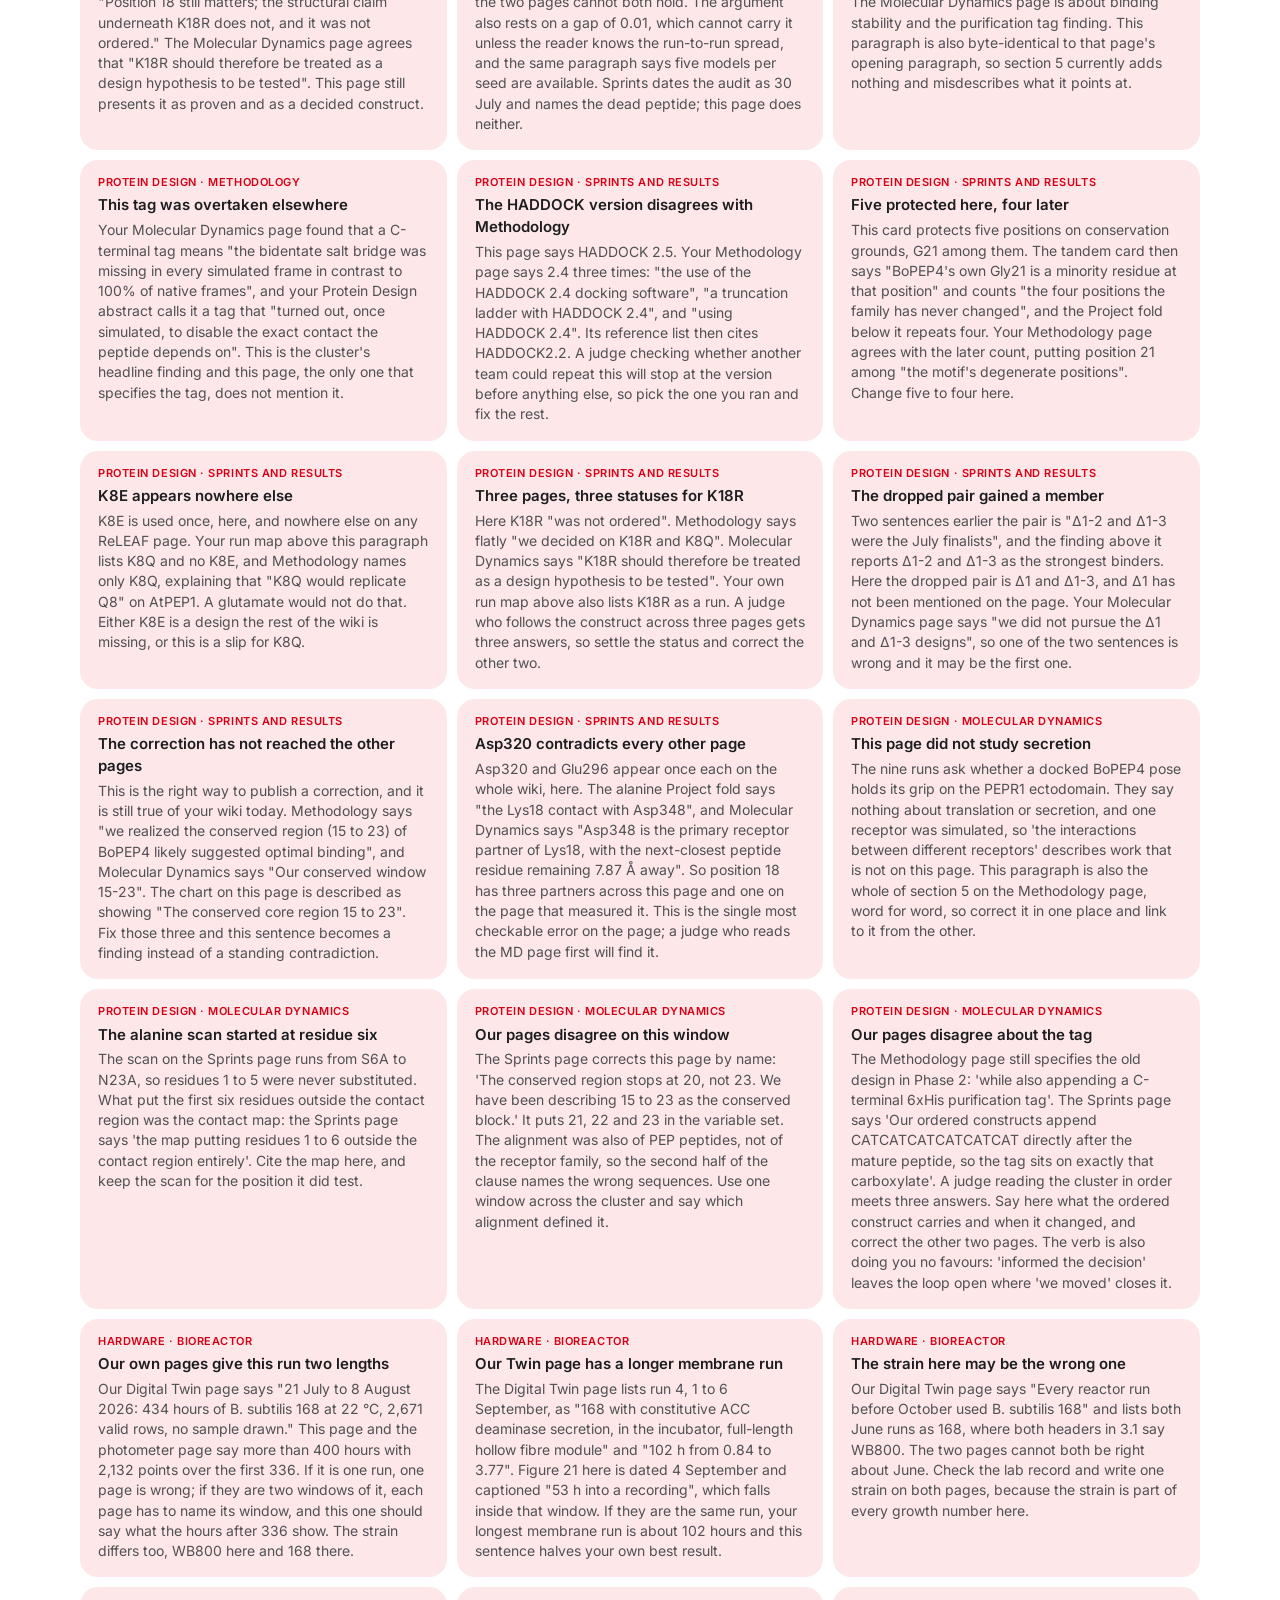
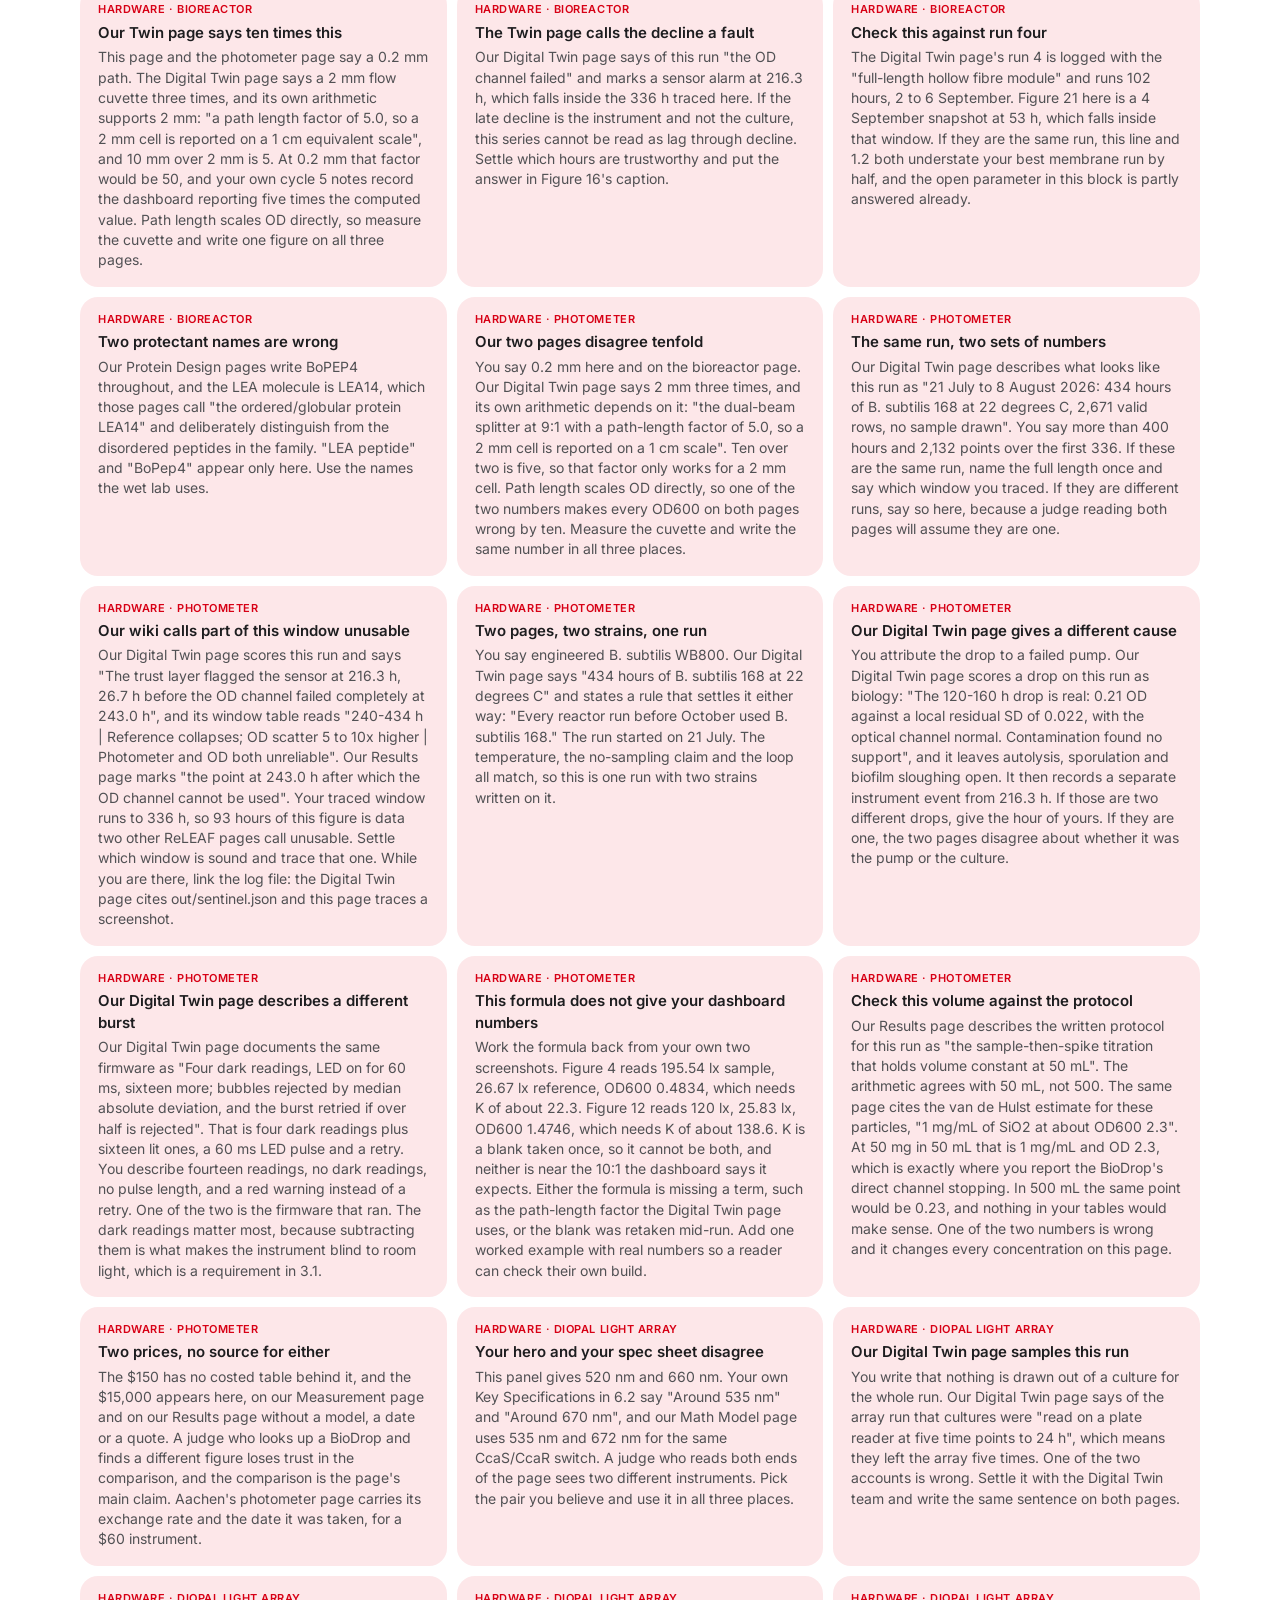
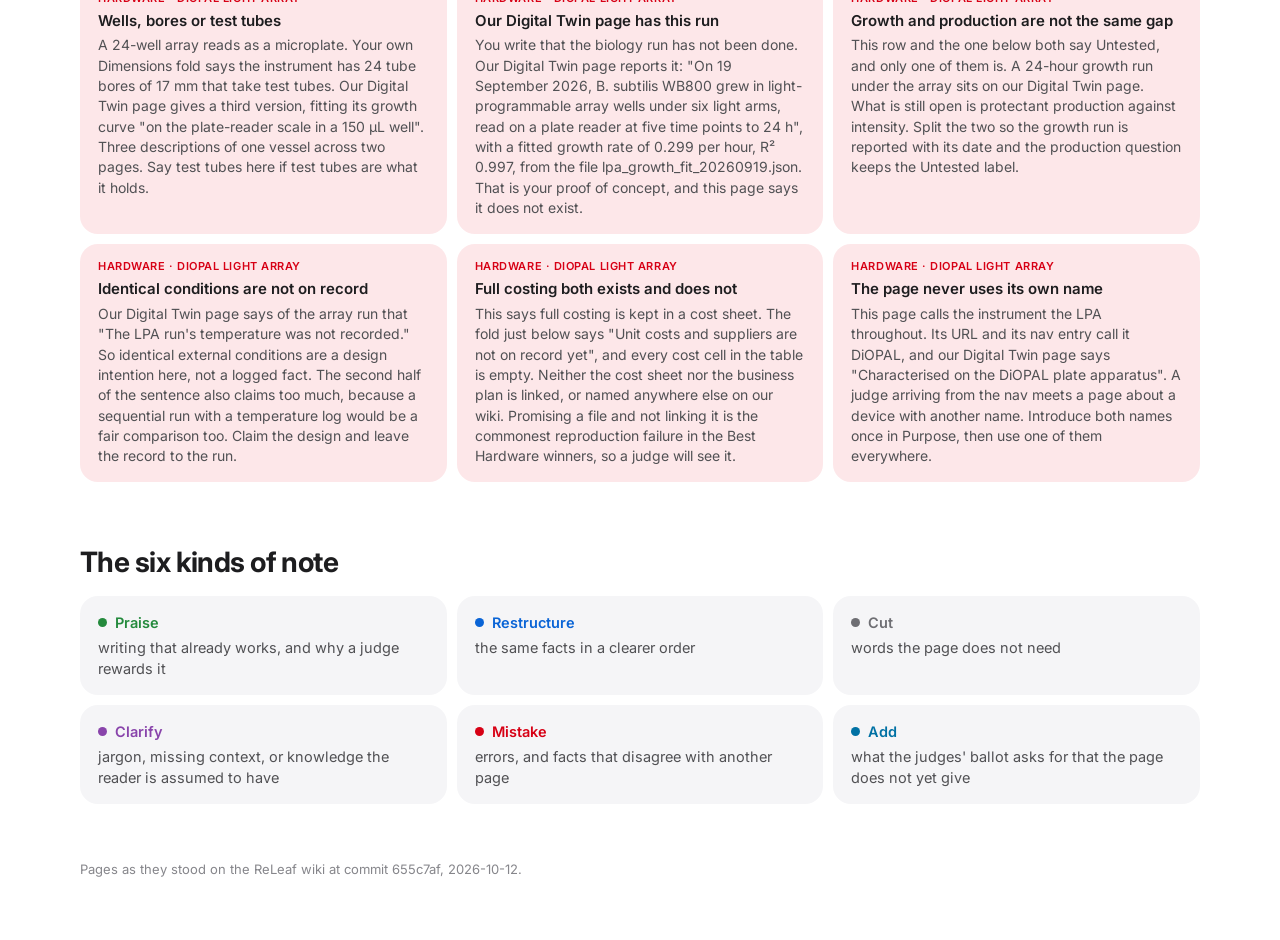
==== commit 00d592d0: "The bioreactor review's final pass: 70 notes, not 102 The agent revised its file after the first bui" ====
--- a/docs/index.html
+++ b/docs/index.html
@@ -6,8 +6,8 @@
   <title>Dry Lab Writing Coach | ReLEAF</title>
   <link rel="icon" href="assets/img/logo.png" />
   <link rel="stylesheet" href="assets/css/tokens.css" />
-  <link rel="stylesheet" href="coach/coach.css?v=1013010431" />
-  <link rel="stylesheet" href="coach/landing.css?v=1013010431" />
+  <link rel="stylesheet" href="coach/coach.css?v=1013011301" />
+  <link rel="stylesheet" href="coach/landing.css?v=1013011301" />
 </head>
 <body class="lp">
   <header class="lp-head">
@@ -72,7 +72,7 @@
         <p>On claim discipline this page is ahead of every Best Hardware winner read for this coach. The Purpose section names the design that lost and why hardware answers it, the Results strip labels its own headline claims Partial and Untested with the reason in the same line, 7.1 separates Demonstrated from Not established and gives each gap the experiment that would close it, and 5.1 retracts a wrong specification in public, which nothing in either evidence bank does. Two things hold it back. It is 9,700 words against a winning range of 2,100 to 5,200, and the length is made of repetition: the loop is walked three times, the same five numbers appear in four places, the no-sampling claim is made eight times, and the calibration finding is told three times in one track. And the reproduction package does not survive a walk-through. The materials list cannot say what its own prices mean, does not contain the Luer valves, filters or transducers the assembly guide calls for, and is missing the tubing, cuvette, stirrer, droplet sensor, LED strip and photometer entirely; the guide stops after step eight; there is no sterilisation step, no file location and no licence; and nobody outside the team has touched the machine. Nine numbers also disagree with our own Digital Twin and photometer pages, and two of them, the cuvette path length and the longest run with the membrane fitted, change what the page claims.</p>
         <p class="lp-card__first"><b>Fix first</b>Settle the numbers with the Digital Twin team before anything is frozen. Four of them change claims: the cuvette path length (0.2 mm here and on the photometer page, 2 mm three times on the Twin page, whose factor-of-5.0 arithmetic supports 2 mm), the long run (past 400 hours with 2,132 points over 336 here, 434 hours with 2,671 valid rows there), its strain (WB800 here, 168 there, where that page says every reactor run before October used 168), and the longest run with the membrane fitted (53 h here, against a 102 h run on the full-length hollow fibre module there, inside which your 4 September dashboard snapshot sits).</p>
         <p class="lp-card__vs"><b>Compared with</b>Cornell 2025, TUDarmstadt 2025, UBC-Vancouver 2024, Aachen 2024, Evry-Paris-Saclay 2023</p>
-        <ul class="cx-sum__counts"><li class="cx-praise">Praise 35</li><li class="cx-restructure">Restructure 2</li><li class="cx-cut">Cut 10</li><li class="cx-clarify">Clarify 16</li><li class="cx-mistake">Mistake 25</li><li class="cx-suggest">Add 14</li></ul>
+        <ul class="cx-sum__counts"><li class="cx-praise">Praise 15</li><li class="cx-restructure">Restructure 10</li><li class="cx-cut">Cut 9</li><li class="cx-clarify">Clarify 11</li><li class="cx-mistake">Mistake 16</li><li class="cx-suggest">Add 9</li></ul>
       </a>
       <a class="lp-card" href="hardware/photometer/">
         <span class="lp-card__prize">Best Hardware</span>
@@ -110,7 +110,7 @@
       <p class="lp-win__lic">All iGEM wiki text is licensed CC BY 4.0. Every quoted passage in the notes links to its source page.</p>
     </section>
     
-    <section class="lp-cross"><h2>Facts that disagree between pages</h2><p>A judge who reads two pages will notice these. Agree on one version as a team, then fix every page that carries the other.</p><ul><li><a href="model/#cx-mm-032"><span>Math Model</span><b>Digital Twin measured this, and differently</b>Our Digital Twin page measures WB800 itself: 139 min on the light-programmable array, 134 min in an unstirred flask and 35 min in the stirred reactor. It then warns that &quot;a prior has to be labelled with its vessel and its mixing&quot;. A borrowed 29 min with no vessel named sits against our own data, and at 139 min this batch runs about 20 h instead of 4 to 6. Use our measurement and name the vessel.</a></li><li><a href="software/#cx-dt-a03"><span>Digital Twin</span><b>Our two pages disagree about calibration</b>This page says the photometer &quot;was calibrated against a known TiO₂ dose&quot;. Our Measurement page says the opposite about the same instrument: &quot;Our central contribution is a validated, calibration-free in-line OD600 measurement device&quot; and &quot;Therefore, we treat calibration as unnecessary.&quot; A measurement judge who opens both pages sees one experiment reported two ways. Agree on one account with the Measurement team and write it in the same words on both pages.</a></li><li><a href="software/#cx-dt-019"><span>Digital Twin</span><b>Three pages say this run never happened</b>Our Results page says &quot;The run has not happened. There is no SiO2 data in the archive: no regression, no R2, no graph&quot;, Measurement calls it &quot;a written protocol with no results behind it yet&quot;, and Engineering lists it as a cycle that has not been run. Our Hardware photometer page carries the same numbers you do, so you and Hardware are current and three pages are stale. Tell those three teams, or a judge opening Results will read your best protocol as invented.</a></li><li><a href="software/#cx-dt-024"><span>Digital Twin</span><b>Our Hardware pages name a different strain</b>You say 168. Our Hardware bioreactor page says of the same run: &quot;A continuous run of engineered B. subtilis WB800 at 22 °C, drawn from the bioreactor loop&quot;, and Hardware photometer and Engineering say WB800 too. Results and Biomanufacturing back you (&quot;Every reactor number on this wiki is strain 168, run 4 included&quot;). Five pages, two strains, one run. Fix this first: it decides whether the page&#x27;s main dataset is a wild-type or an engineered culture.</a></li><li><a href="software/#cx-dt-026"><span>Digital Twin</span><b>Engineering says the pump failed</b>Our Engineering page gives a cause this page never mentions and then refuses your reading of it: &quot;the recirculation pump had failed, and swapping it knocked the optical axis&quot;, and &quot;We would rather put it that way than the way we first wrote it, which was that the photometer detected the pump dying: nobody was rostered to look at the trace daily, and the fault was noticed late.&quot; Your sentence says the warning was enough time to act. Their sentence says nobody acted. Write the version both pages can stand behind.</a></li><li><a href="software/#cx-dt-034"><span>Digital Twin</span><b>Our plate map has one red intensity</b>Your six arms are weak, medium and high red and the same three greens. Our Measurement page&#x27;s plate map for this run says: &quot;red at 168 lux in columns 1, 3 and 5, and green at 220, 510 and 3850 lux in columns 2, 4 and 6&quot;. If all three red columns sat at 168 lux, then R1, R2 and R3 are replicates of one condition and not three light levels, which changes what leaving one out tests.</a></li><li><a href="software/#cx-dt-038"><span>Digital Twin</span><b>Measurement rejects this whole row</b>Your table gives the weak and medium green arms 0.958 and 0.975 at 24 h. Our Measurement page&#x27;s table for the same 19 September run gives green at 220 and 510 lux as &quot;0.056, 0.083, 0.081&quot; and &quot;0.059, 0.008, 0.036&quot;, and says: &quot;Cultures do not go backwards, so that row is a reading or a handling fault, not a result, and the run has not been repeated.&quot; R5 is the strongest evidence on the page and it rests on the row Measurement throws away. Resolve this before the freeze.</a></li><li><a href="software/#cx-dt-048"><span>Digital Twin</span><b>Our own protocol gives the plate a temperature</b>Our Measurement page&#x27;s LPA procedure says &quot;Prewarm the media to 37 °C&quot; and &quot;Start the light program, incubate at 37 °C, shaking, for 8 to 10 hours total.&quot; This sentence is the reason the registered forecast excuses itself from a 37 °C reactor batch. If the plate also ran at 37 °C, that reason disappears and the criterion applies after all. Check the incubator setting and rewrite this clause either way.</a></li><li><a href="software/#cx-dt-049"><span>Digital Twin</span><b>An earlier activity assay already exists</b>Our Math Model page reports &quot;DNPH ACC deaminase activity assay, 2026-10-07, 7.2514 mU mL⁻¹ supernatant&quot;, and Development describes the same measurement. That is the day before this batch, so this is not the first. Measurement also says the readout had to be Berthelot ammonium because DNPH was unavailable, while your criterion is written in α-ketobutyrate. Say which assay and which readout you mean.</a></li><li><a href="protein-design/#cx-pd-a07"><span>Protein Design</span><b>One mutation here, two on Methodology</b>Your Methodology page names two LEA14 substitutions, not one: &quot;LEA14 contains a single cysteine, Cys58, at the start of the beta-3&quot; with &quot;C58S substitutes a serine of almost identical size&quot;, and &quot;exactly one Asp-Pro bond, at positions 78 and 79&quot; which &quot;D78E removes&quot;. Against that, &quot;one testable mutation&quot; reads as a count error. If one of the two is the mutation this interaction turns on, say which one it is.</a></li><li><a href="protein-design/#cx-pd-a08"><span>Protein Design</span><b>One pipeline, two spellings</b>This row says Codon optimisation and the paragraph above it says Codon Optimization. Your Methodology page carries both forms as well. Pick one spelling for the pipeline&#x27;s name and use it everywhere, since a judge reading two spellings on one sheet cannot tell whether they are two things.</a></li><li><a href="protein-design/methodology/#cx-me-004"><span>Protein Design · Methodology</span><b>This stack is not the one used</b>Your Molecular Dynamics page describes a different setup: &quot;All nine systems were solvated in explicit OPC water and simulated using the AMBER ff19SB force field&quot;, on &quot;a single NVIDIA A100 GPU&quot;. OpenMM and Google Colab appear nowhere on that page. &quot;ran on&quot; should also be &quot;run on&quot;.</a></li><li><a href="protein-design/methodology/#cx-me-015"><span>Protein Design · Methodology</span><b>Your Sprints page says this block stops earlier</b>Sprints and Results states it plainly: &quot;The conserved region stops at 20, not 23. We have been describing 15 to 23 as the conserved block.&quot; It also says &quot;Asn23 is not invariant in our set&quot;, against your &quot;Ser15, Ser16, Gly17, Gly20 and Asn23 are all present&quot;. Section 2.5 repeats the old boundary as &quot;the conserved region (15 to 23)&quot;. One page already corrected this and the other two did not follow.</a></li><li><a href="protein-design/methodology/#cx-me-016"><span>Protein Design · Methodology</span><b>The alanine scan found no such signal</b>Your Sprints page reports the opposite result: &quot;The alanine scan returned −1.3, −8.0, −2.9 and −3.9 at S15, S16, G17 and G20: no penalty at any of the four positions the family has never changed.&quot; It adds that the scan &quot;would not have found our own two controls&quot;. The scan ranked hotspots, and the degenerate positions came from the motif definition.</a></li><li><a href="protein-design/methodology/#cx-me-019"><span>Protein Design · Methodology</span><b>Your Sprints page has retired this reading</b>Sprints and Results says the ladder&#x27;s score differences come from length and charge, &quot;the two quantities the audit identified as the score&#x27;s actual content&quot;, and that &quot;the cliffs are reported as a hypothesis about which residues matter&quot;, not as a measurement of lost binding. It also shows one of the cuts you call part of the plateau is the worst construct you simulated: &quot;clamp integrity is 100.0% for 1-23, 98.5% for 7-23 and 99.9% for 15-23, but 77.1% for 9-23.&quot; The &quot;within 20 units&quot; figure appears on no other page either.</a></li><li><a href="protein-design/methodology/#cx-me-023"><span>Protein Design · Methodology</span><b>Two other pages retire this claim</b>Section 6.1 of this page says of the same tool: &quot;In our own validation it did not track structural accuracy.&quot; Sprints and Results goes further: &quot;Position 18 still matters; the structural claim underneath K18R does not, and it was not ordered.&quot; The Molecular Dynamics page agrees that &quot;K18R should therefore be treated as a design hypothesis to be tested&quot;. This page still presents it as proven and as a decided construct.</a></li><li><a href="protein-design/methodology/#cx-me-045"><span>Protein Design · Methodology</span><b>This value sits below your Sprints floor</b>Sprints and Results gives the panel as &quot;ipTM 0.49 against 0.75 to 0.89 for the rest of the panel&quot;, so 0.74 for BoPEP4 falls under that stated floor and the two pages cannot both hold. The argument also rests on a gap of 0.01, which cannot carry it unless the reader knows the run-to-run spread, and the same paragraph says five models per seed are available. Sprints dates the audit as 30 July and names the dead peptide; this page does neither.</a></li><li><a href="protein-design/methodology/#cx-me-046"><span>Protein Design · Methodology</span><b>This describes work the link lacks</b>Molecular dynamics of receptor interactions does not measure translation or secretion efficiency; the ViennaRNA and SignalP work in section 7 does. The Molecular Dynamics page is about binding stability and the purification tag finding. This paragraph is also byte-identical to that page&#x27;s opening paragraph, so section 5 currently adds nothing and misdescribes what it points at.</a></li><li><a href="protein-design/methodology/#cx-me-054"><span>Protein Design · Methodology</span><b>This tag was overtaken elsewhere</b>Your Molecular Dynamics page found that a C-terminal tag means &quot;the bidentate salt bridge was missing in every simulated frame in contrast to 100% of native frames&quot;, and your Protein Design abstract calls it a tag that &quot;turned out, once simulated, to disable the exact contact the peptide depends on&quot;. This is the cluster&#x27;s headline finding and this page, the only one that specifies the tag, does not mention it.</a></li><li><a href="protein-design/sprints/#cx-sp-006"><span>Protein Design · Sprints and Results</span><b>The HADDOCK version disagrees with Methodology</b>This page says HADDOCK 2.5. Your Methodology page says 2.4 three times: &quot;the use of the HADDOCK 2.4 docking software&quot;, &quot;a truncation ladder with HADDOCK 2.4&quot;, and &quot;using HADDOCK 2.4&quot;. Its reference list then cites HADDOCK2.2. A judge checking whether another team could repeat this will stop at the version before anything else, so pick the one you ran and fix the rest.</a></li><li><a href="protein-design/sprints/#cx-sp-014"><span>Protein Design · Sprints and Results</span><b>Five protected here, four later</b>This card protects five positions on conservation grounds, G21 among them. The tandem card then says &quot;BoPEP4&#x27;s own Gly21 is a minority residue at that position&quot; and counts &quot;the four positions the family has never changed&quot;, and the Project fold below it repeats four. Your Methodology page agrees with the later count, putting position 21 among &quot;the motif&#x27;s degenerate positions&quot;. Change five to four here.</a></li><li><a href="protein-design/sprints/#cx-sp-015"><span>Protein Design · Sprints and Results</span><b>K8E appears nowhere else</b>K8E is used once, here, and nowhere else on any ReLEAF page. Your run map above this paragraph lists K8Q and no K8E, and Methodology names only K8Q, explaining that &quot;K8Q would replicate Q8&quot; on AtPEP1. A glutamate would not do that. Either K8E is a design the rest of the wiki is missing, or this is a slip for K8Q.</a></li><li><a href="protein-design/sprints/#cx-sp-017"><span>Protein Design · Sprints and Results</span><b>Three pages, three statuses for K18R</b>Here K18R &quot;was not ordered&quot;. Methodology says flatly &quot;we decided on K18R and K8Q&quot;. Molecular Dynamics says &quot;K18R should therefore be treated as a design hypothesis to be tested&quot;. Your own run map above also lists K18R as a run. A judge who follows the construct across three pages gets three answers, so settle the status and correct the other two.</a></li><li><a href="protein-design/sprints/#cx-sp-022"><span>Protein Design · Sprints and Results</span><b>The dropped pair gained a member</b>Two sentences earlier the pair is &quot;Δ1-2 and Δ1-3 were the July finalists&quot;, and the finding above it reports Δ1-2 and Δ1-3 as the strongest binders. Here the dropped pair is Δ1 and Δ1-3, and Δ1 has not been mentioned on the page. Your Molecular Dynamics page says &quot;we did not pursue the Δ1 and Δ1-3 designs&quot;, so one of the two sentences is wrong and it may be the first one.</a></li><li><a href="protein-design/sprints/#cx-sp-030"><span>Protein Design · Sprints and Results</span><b>The correction has not reached the other pages</b>This is the right way to publish a correction, and it is still true of your wiki today. Methodology says &quot;we realized the conserved region (15 to 23) of BoPEP4 likely suggested optimal binding&quot;, and Molecular Dynamics says &quot;Our conserved window 15-23&quot;. The chart on this page is described as showing &quot;The conserved core region 15 to 23&quot;. Fix those three and this sentence becomes a finding instead of a standing contradiction.</a></li><li><a href="protein-design/sprints/#cx-sp-037"><span>Protein Design · Sprints and Results</span><b>Asp320 contradicts every other page</b>Asp320 and Glu296 appear once each on the whole wiki, here. The alanine Project fold says &quot;the Lys18 contact with Asp348&quot;, and Molecular Dynamics says &quot;Asp348 is the primary receptor partner of Lys18, with the next-closest peptide residue remaining 7.87 Å away&quot;. So position 18 has three partners across this page and one on the page that measured it. This is the single most checkable error on the page; a judge who reads the MD page first will find it.</a></li><li><a href="protein-design/molecular-dynamics/#cx-md-002"><span>Protein Design · Molecular Dynamics</span><b>This page did not study secretion</b>The nine runs ask whether a docked BoPEP4 pose holds its grip on the PEPR1 ectodomain. They say nothing about translation or secretion, and one receptor was simulated, so &#x27;the interactions between different receptors&#x27; describes work that is not on this page. This paragraph is also the whole of section 5 on the Methodology page, word for word, so correct it in one place and link to it from the other.</a></li><li><a href="protein-design/molecular-dynamics/#cx-md-018"><span>Protein Design · Molecular Dynamics</span><b>The alanine scan started at residue six</b>The scan on the Sprints page runs from S6A to N23A, so residues 1 to 5 were never substituted. What put the first six residues outside the contact region was the contact map: the Sprints page says &#x27;the map putting residues 1 to 6 outside the contact region entirely&#x27;. Cite the map here, and keep the scan for the position it did test.</a></li><li><a href="protein-design/molecular-dynamics/#cx-md-020"><span>Protein Design · Molecular Dynamics</span><b>Our pages disagree on this window</b>The Sprints page corrects this page by name: &#x27;The conserved region stops at 20, not 23. We have been describing 15 to 23 as the conserved block.&#x27; It puts 21, 22 and 23 in the variable set. The alignment was also of PEP peptides, not of the receptor family, so the second half of the clause names the wrong sequences. Use one window across the cluster and say which alignment defined it.</a></li><li><a href="protein-design/molecular-dynamics/#cx-md-041"><span>Protein Design · Molecular Dynamics</span><b>Our pages disagree about the tag</b>The Methodology page still specifies the old design in Phase 2: &#x27;while also appending a C-terminal 6xHis purification tag&#x27;. The Sprints page says &#x27;Our ordered constructs append CATCATCATCATCATCAT directly after the mature peptide, so the tag sits on exactly that carboxylate&#x27;. A judge reading the cluster in order meets three answers. Say here what the ordered construct carries and when it changed, and correct the other two pages. The verb is also doing you no favours: &#x27;informed the decision&#x27; leaves the loop open where &#x27;we moved&#x27; closes it.</a></li><li><a href="hardware/bioreactor/#cx-br-008"><span>Hardware · Bioreactor</span><b>Our own pages give this run two lengths</b>Our Digital Twin page says &quot;21 July to 8 August 2026: 434 hours of B. subtilis 168 at 22 °C, 2,671 valid rows, no sample drawn.&quot; This page and the photometer page say more than 400 hours with 2,132 points over the first 336. If it is one run, one page is wrong; if they are two windows of it, each page has to name its window. The strain differs too, WB800 here and 168 there.</a></li><li><a href="hardware/bioreactor/#cx-br-016"><span>Hardware · Bioreactor</span><b>Our Twin page has a longer membrane run</b>The Digital Twin page lists run 4, 1 to 6 September, as &quot;168 with constitutive ACC deaminase secretion, in the incubator, full-length hollow fibre module&quot; and &quot;102 h from 0.84 to 3.77&quot;. Figure 21 here is dated 4 September and captioned &quot;53 h into a recording&quot;, which falls inside that window. If they are the same run, your longest membrane run is about 102 hours and this sentence halves your own best result.</a></li><li><a href="hardware/bioreactor/#cx-br-029"><span>Hardware · Bioreactor</span><b>This run may not be WB800</b>Our Digital Twin page says &quot;Every reactor run before October used B. subtilis 168&quot; and lists both June runs as 168. Both headers in 3.1 say WB800. The two pages cannot both be right about June. Check the lab record and write one strain on both pages, because the strain is part of every growth number here.</a></li><li><a href="hardware/bioreactor/#cx-br-030"><span>Hardware · Bioreactor</span><b>Your own caption ends this run lower</b>Figure 4&#x27;s caption says the bioreactor culture went &quot;from about 0.17 to 0.3-0.37 by the end of the run&quot;, and our Digital Twin page says &quot;reactor 0.17 to 0.37&quot;. The 0.48 reservoir reading sits above all of those. Either it is a different time point, and the sentence should say which, or it is a typo.</a></li><li><a href="hardware/bioreactor/#cx-br-036"><span>Hardware · Bioreactor</span><b>Our Twin page says ten times this</b>This page and the photometer page say a 0.2 mm path. The Digital Twin page says a 2 mm flow cuvette three times, and its own arithmetic supports 2 mm: &quot;a path length factor of 5.0, so a 2 mm cell is reported on a 1 cm equivalent scale&quot;, and 10 mm over 2 mm is 5. At 0.2 mm that factor would be 50. Your cycle 5 notes record the dashboard reporting five times the computed value. Path length scales OD directly, so measure the cuvette and write one figure on all three pages.</a></li><li><a href="hardware/bioreactor/#cx-br-053"><span>Hardware · Bioreactor</span><b>The Twin page calls the decline a fault</b>Our Digital Twin page says of this run &quot;the OD channel failed&quot; and marks a sensor alarm at 216.3 h, which falls inside the 336 h traced here. If the late decline is the instrument and not the culture, this series cannot be read as lag through decline. Settle which hours are trustworthy and put the answer in Figure 16&#x27;s caption.</a></li><li><a href="hardware/bioreactor/#cx-br-075"><span>Hardware · Bioreactor</span><b>Green is 535 nm on our other pages</b>Our DiOPAL page says &quot;Around 535 nm, which induces protectant expression&quot; and our Math Model page says &quot;Green light at 535 nm activates the sensor kinase CcaS&quot;. Red is 670 here and 672 on the Math Model. The brochure draft is the only source for 526 nm. Agree one pair across the wiki and cite it once.</a></li><li><a href="hardware/bioreactor/#cx-br-094"><span>Hardware · Bioreactor</span><b>Check this against run four</b>The Digital Twin page&#x27;s run 4 is logged with the &quot;full-length hollow fibre module&quot; and runs 102 hours, 2 to 6 September. Figure 21 here is a 4 September snapshot at 53 h, which falls inside that window. If they are the same run, this line and 1.2 both understate your best membrane run by half, and the open parameter in this block is partly answered already.</a></li><li><a href="hardware/bioreactor/#cx-br-100"><span>Hardware · Bioreactor</span><b>Two protectant names are wrong</b>Our Protein Design pages write BoPEP4 throughout, and the LEA molecule is LEA14, which those pages describe as &quot;the ordered/globular protein LEA14&quot; and deliberately distinguish from the disordered peptides in the family. &quot;LEA peptide&quot; and &quot;BoPep4&quot; appear only here. Use the names the wet lab uses.</a></li><li><a href="hardware/photometer/#cx-ph-003"><span>Hardware · Photometer</span><b>Our two pages disagree tenfold</b>You say 0.2 mm here and on the bioreactor page. Our Digital Twin page says 2 mm three times, and its own arithmetic depends on it: &quot;the dual-beam splitter at 9:1 with a path-length factor of 5.0, so a 2 mm cell is reported on a 1 cm scale&quot;. Ten over two is five, so that factor only works for a 2 mm cell. Path length scales OD directly, so one of the two numbers makes every OD600 on both pages wrong by ten. Measure the cuvette and write the same number in all three places.</a></li><li><a href="hardware/photometer/#cx-ph-005"><span>Hardware · Photometer</span><b>The same run, two sets of numbers</b>Our Digital Twin page describes what looks like this run as &quot;21 July to 8 August 2026: 434 hours of B. subtilis 168 at 22 degrees C, 2,671 valid rows, no sample drawn&quot;. You say more than 400 hours and 2,132 points over the first 336. If these are the same run, name the full length once and say which window you traced. If they are different runs, say so here, because a judge reading both pages will assume they are one.</a></li><li><a href="hardware/photometer/#cx-ph-017"><span>Hardware · Photometer</span><b>Our wiki calls part of this window unusable</b>Our Digital Twin page scores this run and says &quot;The trust layer flagged the sensor at 216.3 h, 26.7 h before the OD channel failed completely at 243.0 h&quot;, and its window table reads &quot;240-434 h | Reference collapses; OD scatter 5 to 10x higher | Photometer and OD both unreliable&quot;. Our Results page marks &quot;the point at 243.0 h after which the OD channel cannot be used&quot;. Your traced window runs to 336 h, so 93 hours of this figure is data two other ReLEAF pages call unusable. Settle which window is sound and trace that one. While you are there, link the log file: the Digital Twin page cites out/sentinel.json and this page traces a screenshot.</a></li><li><a href="hardware/photometer/#cx-ph-018"><span>Hardware · Photometer</span><b>Two pages, two strains, one run</b>You say engineered B. subtilis WB800. Our Digital Twin page says &quot;434 hours of B. subtilis 168 at 22 degrees C&quot; and states a rule that settles it either way: &quot;Every reactor run before October used B. subtilis 168.&quot; The run started on 21 July. The temperature, the no-sampling claim and the loop all match, so this is one run with two strains written on it.</a></li><li><a href="hardware/photometer/#cx-ph-020"><span>Hardware · Photometer</span><b>Our Digital Twin page gives a different cause</b>You attribute the drop to a failed pump. Our Digital Twin page scores a drop on this run as biology: &quot;The 120-160 h drop is real: 0.21 OD against a local residual SD of 0.022, with the optical channel normal. Contamination found no support&quot;, and it leaves autolysis, sporulation and biofilm sloughing open. It then records a separate instrument event from 216.3 h. If those are two different drops, give the hour of yours. If they are one, the two pages disagree about whether it was the pump or the culture.</a></li><li><a href="hardware/photometer/#cx-ph-046"><span>Hardware · Photometer</span><b>Our Digital Twin page describes a different burst</b>Our Digital Twin page documents the same firmware as &quot;Four dark readings, LED on for 60 ms, sixteen more; bubbles rejected by median absolute deviation, and the burst retried if over half is rejected&quot;. That is four dark readings plus sixteen lit ones, a 60 ms LED pulse and a retry. You describe fourteen readings, no dark readings, no pulse length, and a red warning instead of a retry. One of the two is the firmware that ran. The dark readings matter most, because subtracting them is what makes the instrument blind to room light, which is a requirement in 3.1.</a></li><li><a href="hardware/photometer/#cx-ph-049"><span>Hardware · Photometer</span><b>This formula does not give your dashboard numbers</b>Work the formula back from your own two screenshots. Figure 4 reads 195.54 lx sample, 26.67 lx reference, OD600 0.4834, which needs K of about 22.3. Figure 12 reads 120 lx, 25.83 lx, OD600 1.4746, which needs K of about 138.6. K is a blank taken once, so it cannot be both, and neither is near the 10:1 the dashboard says it expects. Either the formula is missing a term, such as the path-length factor the Digital Twin page uses, or the blank was retaken mid-run. Add one worked example with real numbers so a reader can check their own build.</a></li><li><a href="hardware/photometer/#cx-ph-054"><span>Hardware · Photometer</span><b>Check this volume against the protocol</b>Our Results page describes the written protocol for this run as &quot;the sample-then-spike titration that holds volume constant at 50 mL&quot;. The arithmetic agrees with 50 mL, not 500. The same page cites the van de Hulst estimate for these particles, &quot;1 mg/mL of SiO2 at about OD600 2.3&quot;. At 50 mg in 50 mL that is 1 mg/mL and OD 2.3, which is exactly where you report the BioDrop&#x27;s direct channel stopping. In 500 mL the same point would be 0.23, and nothing in your tables would make sense. One of the two numbers is wrong and it changes every concentration on this page.</a></li><li><a href="hardware/photometer/#cx-ph-062"><span>Hardware · Photometer</span><b>Two prices, no source for either</b>The $150 has no costed table behind it, and the $15,000 appears here, on our Measurement page and on our Results page without a model, a date or a quote. A judge who looks up a BioDrop and finds a different figure loses trust in the comparison, and the comparison is the page&#x27;s main claim. Aachen&#x27;s photometer page carries its exchange rate and the date it was taken, for a $60 instrument.</a></li><li><a href="hardware/diopal/#cx-dp-001"><span>Hardware · DiOPAL light array</span><b>Your hero and your spec sheet disagree</b>This panel gives 520 nm and 660 nm. Your own Key Specifications in 6.2 say &quot;Around 535 nm&quot; and &quot;Around 670 nm&quot;, and our Math Model page uses 535 nm and 672 nm for the same CcaS/CcaR switch. A judge who reads both ends of the page sees two different instruments. Pick the pair you believe and use it in all three places.</a></li><li><a href="hardware/diopal/#cx-dp-003"><span>Hardware · DiOPAL light array</span><b>Our Digital Twin page samples this run</b>You write that nothing is drawn out of a culture for the whole run. Our Digital Twin page says of the array run that cultures were &quot;read on a plate reader at five time points to 24 h&quot;, which means they left the array five times. One of the two accounts is wrong. Settle it with the Digital Twin team and write the same sentence on both pages.</a></li><li><a href="hardware/diopal/#cx-dp-007"><span>Hardware · DiOPAL light array</span><b>Wells, bores or test tubes</b>A 24-well array reads as a microplate. Your own Dimensions fold says the instrument has 24 tube bores of 17 mm that take test tubes. Our Digital Twin page gives a third version, fitting its growth curve &quot;on the plate-reader scale in a 150 µL well&quot;. Three descriptions of one vessel across two pages. Say test tubes here if test tubes are what it holds.</a></li><li><a href="hardware/diopal/#cx-dp-009"><span>Hardware · DiOPAL light array</span><b>Our Digital Twin page has this run</b>You write that the biology run has not been done. Our Digital Twin page reports it: &quot;On 19 September 2026, B. subtilis WB800 grew in light-programmable array wells under six light arms, read on a plate reader at five time points to 24 h&quot;, with a fitted growth rate of 0.299 per hour, R² 0.997, from the file lpa_growth_fit_20260919.json. That is your proof of concept, and this page says it does not exist.</a></li><li><a href="hardware/diopal/#cx-dp-012"><span>Hardware · DiOPAL light array</span><b>Growth and production are not the same gap</b>This row and the one below both say Untested, and only one of them is. A 24-hour growth run under the array sits on our Digital Twin page. What is still open is protectant production against intensity. Split the two so the growth run is reported with its date and the production question keeps the Untested label.</a></li><li><a href="hardware/diopal/#cx-dp-016"><span>Hardware · DiOPAL light array</span><b>Identical conditions are not on record</b>Our Digital Twin page says of the array run that &quot;The LPA run&#x27;s temperature was not recorded.&quot; So identical external conditions are a design intention here, not a logged fact. The second half of the sentence also claims too much, because a sequential run with a temperature log would be a fair comparison too. Claim the design and leave the record to the run.</a></li><li><a href="hardware/diopal/#cx-dp-050"><span>Hardware · DiOPAL light array</span><b>Full costing both exists and does not</b>This says full costing is kept in a cost sheet. The fold just below says &quot;Unit costs and suppliers are not on record yet&quot;, and every cost cell in the table is empty. Neither the cost sheet nor the business plan is linked, or named anywhere else on our wiki. Promising a file and not linking it is the commonest reproduction failure in the Best Hardware winners, so a judge will see it.</a></li><li><a href="hardware/diopal/#cx-dp-059"><span>Hardware · DiOPAL light array</span><b>The page never uses its own name</b>This page calls the instrument the LPA throughout. Its URL and its nav entry call it DiOPAL, and our Digital Twin page says &quot;Characterised on the DiOPAL plate apparatus&quot;. A judge arriving from the nav meets a page about a device with another name. Introduce both names once in Purpose, then use one of them everywhere.</a></li></ul></section>
+    <section class="lp-cross"><h2>Facts that disagree between pages</h2><p>A judge who reads two pages will notice these. Agree on one version as a team, then fix every page that carries the other.</p><ul><li><a href="model/#cx-mm-032"><span>Math Model</span><b>Digital Twin measured this, and differently</b>Our Digital Twin page measures WB800 itself: 139 min on the light-programmable array, 134 min in an unstirred flask and 35 min in the stirred reactor. It then warns that &quot;a prior has to be labelled with its vessel and its mixing&quot;. A borrowed 29 min with no vessel named sits against our own data, and at 139 min this batch runs about 20 h instead of 4 to 6. Use our measurement and name the vessel.</a></li><li><a href="software/#cx-dt-a03"><span>Digital Twin</span><b>Our two pages disagree about calibration</b>This page says the photometer &quot;was calibrated against a known TiO₂ dose&quot;. Our Measurement page says the opposite about the same instrument: &quot;Our central contribution is a validated, calibration-free in-line OD600 measurement device&quot; and &quot;Therefore, we treat calibration as unnecessary.&quot; A measurement judge who opens both pages sees one experiment reported two ways. Agree on one account with the Measurement team and write it in the same words on both pages.</a></li><li><a href="software/#cx-dt-019"><span>Digital Twin</span><b>Three pages say this run never happened</b>Our Results page says &quot;The run has not happened. There is no SiO2 data in the archive: no regression, no R2, no graph&quot;, Measurement calls it &quot;a written protocol with no results behind it yet&quot;, and Engineering lists it as a cycle that has not been run. Our Hardware photometer page carries the same numbers you do, so you and Hardware are current and three pages are stale. Tell those three teams, or a judge opening Results will read your best protocol as invented.</a></li><li><a href="software/#cx-dt-024"><span>Digital Twin</span><b>Our Hardware pages name a different strain</b>You say 168. Our Hardware bioreactor page says of the same run: &quot;A continuous run of engineered B. subtilis WB800 at 22 °C, drawn from the bioreactor loop&quot;, and Hardware photometer and Engineering say WB800 too. Results and Biomanufacturing back you (&quot;Every reactor number on this wiki is strain 168, run 4 included&quot;). Five pages, two strains, one run. Fix this first: it decides whether the page&#x27;s main dataset is a wild-type or an engineered culture.</a></li><li><a href="software/#cx-dt-026"><span>Digital Twin</span><b>Engineering says the pump failed</b>Our Engineering page gives a cause this page never mentions and then refuses your reading of it: &quot;the recirculation pump had failed, and swapping it knocked the optical axis&quot;, and &quot;We would rather put it that way than the way we first wrote it, which was that the photometer detected the pump dying: nobody was rostered to look at the trace daily, and the fault was noticed late.&quot; Your sentence says the warning was enough time to act. Their sentence says nobody acted. Write the version both pages can stand behind.</a></li><li><a href="software/#cx-dt-034"><span>Digital Twin</span><b>Our plate map has one red intensity</b>Your six arms are weak, medium and high red and the same three greens. Our Measurement page&#x27;s plate map for this run says: &quot;red at 168 lux in columns 1, 3 and 5, and green at 220, 510 and 3850 lux in columns 2, 4 and 6&quot;. If all three red columns sat at 168 lux, then R1, R2 and R3 are replicates of one condition and not three light levels, which changes what leaving one out tests.</a></li><li><a href="software/#cx-dt-038"><span>Digital Twin</span><b>Measurement rejects this whole row</b>Your table gives the weak and medium green arms 0.958 and 0.975 at 24 h. Our Measurement page&#x27;s table for the same 19 September run gives green at 220 and 510 lux as &quot;0.056, 0.083, 0.081&quot; and &quot;0.059, 0.008, 0.036&quot;, and says: &quot;Cultures do not go backwards, so that row is a reading or a handling fault, not a result, and the run has not been repeated.&quot; R5 is the strongest evidence on the page and it rests on the row Measurement throws away. Resolve this before the freeze.</a></li><li><a href="software/#cx-dt-048"><span>Digital Twin</span><b>Our own protocol gives the plate a temperature</b>Our Measurement page&#x27;s LPA procedure says &quot;Prewarm the media to 37 °C&quot; and &quot;Start the light program, incubate at 37 °C, shaking, for 8 to 10 hours total.&quot; This sentence is the reason the registered forecast excuses itself from a 37 °C reactor batch. If the plate also ran at 37 °C, that reason disappears and the criterion applies after all. Check the incubator setting and rewrite this clause either way.</a></li><li><a href="software/#cx-dt-049"><span>Digital Twin</span><b>An earlier activity assay already exists</b>Our Math Model page reports &quot;DNPH ACC deaminase activity assay, 2026-10-07, 7.2514 mU mL⁻¹ supernatant&quot;, and Development describes the same measurement. That is the day before this batch, so this is not the first. Measurement also says the readout had to be Berthelot ammonium because DNPH was unavailable, while your criterion is written in α-ketobutyrate. Say which assay and which readout you mean.</a></li><li><a href="protein-design/#cx-pd-a07"><span>Protein Design</span><b>One mutation here, two on Methodology</b>Your Methodology page names two LEA14 substitutions, not one: &quot;LEA14 contains a single cysteine, Cys58, at the start of the beta-3&quot; with &quot;C58S substitutes a serine of almost identical size&quot;, and &quot;exactly one Asp-Pro bond, at positions 78 and 79&quot; which &quot;D78E removes&quot;. Against that, &quot;one testable mutation&quot; reads as a count error. If one of the two is the mutation this interaction turns on, say which one it is.</a></li><li><a href="protein-design/#cx-pd-a08"><span>Protein Design</span><b>One pipeline, two spellings</b>This row says Codon optimisation and the paragraph above it says Codon Optimization. Your Methodology page carries both forms as well. Pick one spelling for the pipeline&#x27;s name and use it everywhere, since a judge reading two spellings on one sheet cannot tell whether they are two things.</a></li><li><a href="protein-design/methodology/#cx-me-004"><span>Protein Design · Methodology</span><b>This stack is not the one used</b>Your Molecular Dynamics page describes a different setup: &quot;All nine systems were solvated in explicit OPC water and simulated using the AMBER ff19SB force field&quot;, on &quot;a single NVIDIA A100 GPU&quot;. OpenMM and Google Colab appear nowhere on that page. &quot;ran on&quot; should also be &quot;run on&quot;.</a></li><li><a href="protein-design/methodology/#cx-me-015"><span>Protein Design · Methodology</span><b>Your Sprints page says this block stops earlier</b>Sprints and Results states it plainly: &quot;The conserved region stops at 20, not 23. We have been describing 15 to 23 as the conserved block.&quot; It also says &quot;Asn23 is not invariant in our set&quot;, against your &quot;Ser15, Ser16, Gly17, Gly20 and Asn23 are all present&quot;. Section 2.5 repeats the old boundary as &quot;the conserved region (15 to 23)&quot;. One page already corrected this and the other two did not follow.</a></li><li><a href="protein-design/methodology/#cx-me-016"><span>Protein Design · Methodology</span><b>The alanine scan found no such signal</b>Your Sprints page reports the opposite result: &quot;The alanine scan returned −1.3, −8.0, −2.9 and −3.9 at S15, S16, G17 and G20: no penalty at any of the four positions the family has never changed.&quot; It adds that the scan &quot;would not have found our own two controls&quot;. The scan ranked hotspots, and the degenerate positions came from the motif definition.</a></li><li><a href="protein-design/methodology/#cx-me-019"><span>Protein Design · Methodology</span><b>Your Sprints page has retired this reading</b>Sprints and Results says the ladder&#x27;s score differences come from length and charge, &quot;the two quantities the audit identified as the score&#x27;s actual content&quot;, and that &quot;the cliffs are reported as a hypothesis about which residues matter&quot;, not as a measurement of lost binding. It also shows one of the cuts you call part of the plateau is the worst construct you simulated: &quot;clamp integrity is 100.0% for 1-23, 98.5% for 7-23 and 99.9% for 15-23, but 77.1% for 9-23.&quot; The &quot;within 20 units&quot; figure appears on no other page either.</a></li><li><a href="protein-design/methodology/#cx-me-023"><span>Protein Design · Methodology</span><b>Two other pages retire this claim</b>Section 6.1 of this page says of the same tool: &quot;In our own validation it did not track structural accuracy.&quot; Sprints and Results goes further: &quot;Position 18 still matters; the structural claim underneath K18R does not, and it was not ordered.&quot; The Molecular Dynamics page agrees that &quot;K18R should therefore be treated as a design hypothesis to be tested&quot;. This page still presents it as proven and as a decided construct.</a></li><li><a href="protein-design/methodology/#cx-me-045"><span>Protein Design · Methodology</span><b>This value sits below your Sprints floor</b>Sprints and Results gives the panel as &quot;ipTM 0.49 against 0.75 to 0.89 for the rest of the panel&quot;, so 0.74 for BoPEP4 falls under that stated floor and the two pages cannot both hold. The argument also rests on a gap of 0.01, which cannot carry it unless the reader knows the run-to-run spread, and the same paragraph says five models per seed are available. Sprints dates the audit as 30 July and names the dead peptide; this page does neither.</a></li><li><a href="protein-design/methodology/#cx-me-046"><span>Protein Design · Methodology</span><b>This describes work the link lacks</b>Molecular dynamics of receptor interactions does not measure translation or secretion efficiency; the ViennaRNA and SignalP work in section 7 does. The Molecular Dynamics page is about binding stability and the purification tag finding. This paragraph is also byte-identical to that page&#x27;s opening paragraph, so section 5 currently adds nothing and misdescribes what it points at.</a></li><li><a href="protein-design/methodology/#cx-me-054"><span>Protein Design · Methodology</span><b>This tag was overtaken elsewhere</b>Your Molecular Dynamics page found that a C-terminal tag means &quot;the bidentate salt bridge was missing in every simulated frame in contrast to 100% of native frames&quot;, and your Protein Design abstract calls it a tag that &quot;turned out, once simulated, to disable the exact contact the peptide depends on&quot;. This is the cluster&#x27;s headline finding and this page, the only one that specifies the tag, does not mention it.</a></li><li><a href="protein-design/sprints/#cx-sp-006"><span>Protein Design · Sprints and Results</span><b>The HADDOCK version disagrees with Methodology</b>This page says HADDOCK 2.5. Your Methodology page says 2.4 three times: &quot;the use of the HADDOCK 2.4 docking software&quot;, &quot;a truncation ladder with HADDOCK 2.4&quot;, and &quot;using HADDOCK 2.4&quot;. Its reference list then cites HADDOCK2.2. A judge checking whether another team could repeat this will stop at the version before anything else, so pick the one you ran and fix the rest.</a></li><li><a href="protein-design/sprints/#cx-sp-014"><span>Protein Design · Sprints and Results</span><b>Five protected here, four later</b>This card protects five positions on conservation grounds, G21 among them. The tandem card then says &quot;BoPEP4&#x27;s own Gly21 is a minority residue at that position&quot; and counts &quot;the four positions the family has never changed&quot;, and the Project fold below it repeats four. Your Methodology page agrees with the later count, putting position 21 among &quot;the motif&#x27;s degenerate positions&quot;. Change five to four here.</a></li><li><a href="protein-design/sprints/#cx-sp-015"><span>Protein Design · Sprints and Results</span><b>K8E appears nowhere else</b>K8E is used once, here, and nowhere else on any ReLEAF page. Your run map above this paragraph lists K8Q and no K8E, and Methodology names only K8Q, explaining that &quot;K8Q would replicate Q8&quot; on AtPEP1. A glutamate would not do that. Either K8E is a design the rest of the wiki is missing, or this is a slip for K8Q.</a></li><li><a href="protein-design/sprints/#cx-sp-017"><span>Protein Design · Sprints and Results</span><b>Three pages, three statuses for K18R</b>Here K18R &quot;was not ordered&quot;. Methodology says flatly &quot;we decided on K18R and K8Q&quot;. Molecular Dynamics says &quot;K18R should therefore be treated as a design hypothesis to be tested&quot;. Your own run map above also lists K18R as a run. A judge who follows the construct across three pages gets three answers, so settle the status and correct the other two.</a></li><li><a href="protein-design/sprints/#cx-sp-022"><span>Protein Design · Sprints and Results</span><b>The dropped pair gained a member</b>Two sentences earlier the pair is &quot;Δ1-2 and Δ1-3 were the July finalists&quot;, and the finding above it reports Δ1-2 and Δ1-3 as the strongest binders. Here the dropped pair is Δ1 and Δ1-3, and Δ1 has not been mentioned on the page. Your Molecular Dynamics page says &quot;we did not pursue the Δ1 and Δ1-3 designs&quot;, so one of the two sentences is wrong and it may be the first one.</a></li><li><a href="protein-design/sprints/#cx-sp-030"><span>Protein Design · Sprints and Results</span><b>The correction has not reached the other pages</b>This is the right way to publish a correction, and it is still true of your wiki today. Methodology says &quot;we realized the conserved region (15 to 23) of BoPEP4 likely suggested optimal binding&quot;, and Molecular Dynamics says &quot;Our conserved window 15-23&quot;. The chart on this page is described as showing &quot;The conserved core region 15 to 23&quot;. Fix those three and this sentence becomes a finding instead of a standing contradiction.</a></li><li><a href="protein-design/sprints/#cx-sp-037"><span>Protein Design · Sprints and Results</span><b>Asp320 contradicts every other page</b>Asp320 and Glu296 appear once each on the whole wiki, here. The alanine Project fold says &quot;the Lys18 contact with Asp348&quot;, and Molecular Dynamics says &quot;Asp348 is the primary receptor partner of Lys18, with the next-closest peptide residue remaining 7.87 Å away&quot;. So position 18 has three partners across this page and one on the page that measured it. This is the single most checkable error on the page; a judge who reads the MD page first will find it.</a></li><li><a href="protein-design/molecular-dynamics/#cx-md-002"><span>Protein Design · Molecular Dynamics</span><b>This page did not study secretion</b>The nine runs ask whether a docked BoPEP4 pose holds its grip on the PEPR1 ectodomain. They say nothing about translation or secretion, and one receptor was simulated, so &#x27;the interactions between different receptors&#x27; describes work that is not on this page. This paragraph is also the whole of section 5 on the Methodology page, word for word, so correct it in one place and link to it from the other.</a></li><li><a href="protein-design/molecular-dynamics/#cx-md-018"><span>Protein Design · Molecular Dynamics</span><b>The alanine scan started at residue six</b>The scan on the Sprints page runs from S6A to N23A, so residues 1 to 5 were never substituted. What put the first six residues outside the contact region was the contact map: the Sprints page says &#x27;the map putting residues 1 to 6 outside the contact region entirely&#x27;. Cite the map here, and keep the scan for the position it did test.</a></li><li><a href="protein-design/molecular-dynamics/#cx-md-020"><span>Protein Design · Molecular Dynamics</span><b>Our pages disagree on this window</b>The Sprints page corrects this page by name: &#x27;The conserved region stops at 20, not 23. We have been describing 15 to 23 as the conserved block.&#x27; It puts 21, 22 and 23 in the variable set. The alignment was also of PEP peptides, not of the receptor family, so the second half of the clause names the wrong sequences. Use one window across the cluster and say which alignment defined it.</a></li><li><a href="protein-design/molecular-dynamics/#cx-md-041"><span>Protein Design · Molecular Dynamics</span><b>Our pages disagree about the tag</b>The Methodology page still specifies the old design in Phase 2: &#x27;while also appending a C-terminal 6xHis purification tag&#x27;. The Sprints page says &#x27;Our ordered constructs append CATCATCATCATCATCAT directly after the mature peptide, so the tag sits on exactly that carboxylate&#x27;. A judge reading the cluster in order meets three answers. Say here what the ordered construct carries and when it changed, and correct the other two pages. The verb is also doing you no favours: &#x27;informed the decision&#x27; leaves the loop open where &#x27;we moved&#x27; closes it.</a></li><li><a href="hardware/bioreactor/#cx-br-007"><span>Hardware · Bioreactor</span><b>Our own pages give this run two lengths</b>Our Digital Twin page says &quot;21 July to 8 August 2026: 434 hours of B. subtilis 168 at 22 °C, 2,671 valid rows, no sample drawn.&quot; This page and the photometer page say more than 400 hours with 2,132 points over the first 336. If it is one run, one page is wrong; if they are two windows of it, each page has to name its window, and this one should say what the hours after 336 show. The strain differs too, WB800 here and 168 there.</a></li><li><a href="hardware/bioreactor/#cx-br-015"><span>Hardware · Bioreactor</span><b>Our Twin page has a longer membrane run</b>The Digital Twin page lists run 4, 1 to 6 September, as &quot;168 with constitutive ACC deaminase secretion, in the incubator, full-length hollow fibre module&quot; and &quot;102 h from 0.84 to 3.77&quot;. Figure 21 here is dated 4 September and captioned &quot;53 h into a recording&quot;, which falls inside that window. If they are the same run, your longest membrane run is about 102 hours and this sentence halves your own best result.</a></li><li><a href="hardware/bioreactor/#cx-br-024"><span>Hardware · Bioreactor</span><b>The strain here may be the wrong one</b>Our Digital Twin page says &quot;Every reactor run before October used B. subtilis 168&quot; and lists both June runs as 168, where both headers in 3.1 say WB800. The two pages cannot both be right about June. Check the lab record and write one strain on both pages, because the strain is part of every growth number here.</a></li><li><a href="hardware/bioreactor/#cx-br-030"><span>Hardware · Bioreactor</span><b>Our Twin page says ten times this</b>This page and the photometer page say a 0.2 mm path. The Digital Twin page says a 2 mm flow cuvette three times, and its own arithmetic supports 2 mm: &quot;a path length factor of 5.0, so a 2 mm cell is reported on a 1 cm equivalent scale&quot;, and 10 mm over 2 mm is 5. At 0.2 mm that factor would be 50, and your own cycle 5 notes record the dashboard reporting five times the computed value. Path length scales OD directly, so measure the cuvette and write one figure on all three pages.</a></li><li><a href="hardware/bioreactor/#cx-br-037"><span>Hardware · Bioreactor</span><b>The Twin page calls the decline a fault</b>Our Digital Twin page says of this run &quot;the OD channel failed&quot; and marks a sensor alarm at 216.3 h, which falls inside the 336 h traced here. If the late decline is the instrument and not the culture, this series cannot be read as lag through decline. Settle which hours are trustworthy and put the answer in Figure 16&#x27;s caption.</a></li><li><a href="hardware/bioreactor/#cx-br-065"><span>Hardware · Bioreactor</span><b>Check this against run four</b>The Digital Twin page&#x27;s run 4 is logged with the &quot;full-length hollow fibre module&quot; and runs 102 hours, 2 to 6 September. Figure 21 here is a 4 September snapshot at 53 h, which falls inside that window. If they are the same run, this line and 1.2 both understate your best membrane run by half, and the open parameter in this block is partly answered already.</a></li><li><a href="hardware/bioreactor/#cx-br-069"><span>Hardware · Bioreactor</span><b>Two protectant names are wrong</b>Our Protein Design pages write BoPEP4 throughout, and the LEA molecule is LEA14, which those pages call &quot;the ordered/globular protein LEA14&quot; and deliberately distinguish from the disordered peptides in the family. &quot;LEA peptide&quot; and &quot;BoPep4&quot; appear only here. Use the names the wet lab uses.</a></li><li><a href="hardware/photometer/#cx-ph-003"><span>Hardware · Photometer</span><b>Our two pages disagree tenfold</b>You say 0.2 mm here and on the bioreactor page. Our Digital Twin page says 2 mm three times, and its own arithmetic depends on it: &quot;the dual-beam splitter at 9:1 with a path-length factor of 5.0, so a 2 mm cell is reported on a 1 cm scale&quot;. Ten over two is five, so that factor only works for a 2 mm cell. Path length scales OD directly, so one of the two numbers makes every OD600 on both pages wrong by ten. Measure the cuvette and write the same number in all three places.</a></li><li><a href="hardware/photometer/#cx-ph-005"><span>Hardware · Photometer</span><b>The same run, two sets of numbers</b>Our Digital Twin page describes what looks like this run as &quot;21 July to 8 August 2026: 434 hours of B. subtilis 168 at 22 degrees C, 2,671 valid rows, no sample drawn&quot;. You say more than 400 hours and 2,132 points over the first 336. If these are the same run, name the full length once and say which window you traced. If they are different runs, say so here, because a judge reading both pages will assume they are one.</a></li><li><a href="hardware/photometer/#cx-ph-017"><span>Hardware · Photometer</span><b>Our wiki calls part of this window unusable</b>Our Digital Twin page scores this run and says &quot;The trust layer flagged the sensor at 216.3 h, 26.7 h before the OD channel failed completely at 243.0 h&quot;, and its window table reads &quot;240-434 h | Reference collapses; OD scatter 5 to 10x higher | Photometer and OD both unreliable&quot;. Our Results page marks &quot;the point at 243.0 h after which the OD channel cannot be used&quot;. Your traced window runs to 336 h, so 93 hours of this figure is data two other ReLEAF pages call unusable. Settle which window is sound and trace that one. While you are there, link the log file: the Digital Twin page cites out/sentinel.json and this page traces a screenshot.</a></li><li><a href="hardware/photometer/#cx-ph-018"><span>Hardware · Photometer</span><b>Two pages, two strains, one run</b>You say engineered B. subtilis WB800. Our Digital Twin page says &quot;434 hours of B. subtilis 168 at 22 degrees C&quot; and states a rule that settles it either way: &quot;Every reactor run before October used B. subtilis 168.&quot; The run started on 21 July. The temperature, the no-sampling claim and the loop all match, so this is one run with two strains written on it.</a></li><li><a href="hardware/photometer/#cx-ph-020"><span>Hardware · Photometer</span><b>Our Digital Twin page gives a different cause</b>You attribute the drop to a failed pump. Our Digital Twin page scores a drop on this run as biology: &quot;The 120-160 h drop is real: 0.21 OD against a local residual SD of 0.022, with the optical channel normal. Contamination found no support&quot;, and it leaves autolysis, sporulation and biofilm sloughing open. It then records a separate instrument event from 216.3 h. If those are two different drops, give the hour of yours. If they are one, the two pages disagree about whether it was the pump or the culture.</a></li><li><a href="hardware/photometer/#cx-ph-046"><span>Hardware · Photometer</span><b>Our Digital Twin page describes a different burst</b>Our Digital Twin page documents the same firmware as &quot;Four dark readings, LED on for 60 ms, sixteen more; bubbles rejected by median absolute deviation, and the burst retried if over half is rejected&quot;. That is four dark readings plus sixteen lit ones, a 60 ms LED pulse and a retry. You describe fourteen readings, no dark readings, no pulse length, and a red warning instead of a retry. One of the two is the firmware that ran. The dark readings matter most, because subtracting them is what makes the instrument blind to room light, which is a requirement in 3.1.</a></li><li><a href="hardware/photometer/#cx-ph-049"><span>Hardware · Photometer</span><b>This formula does not give your dashboard numbers</b>Work the formula back from your own two screenshots. Figure 4 reads 195.54 lx sample, 26.67 lx reference, OD600 0.4834, which needs K of about 22.3. Figure 12 reads 120 lx, 25.83 lx, OD600 1.4746, which needs K of about 138.6. K is a blank taken once, so it cannot be both, and neither is near the 10:1 the dashboard says it expects. Either the formula is missing a term, such as the path-length factor the Digital Twin page uses, or the blank was retaken mid-run. Add one worked example with real numbers so a reader can check their own build.</a></li><li><a href="hardware/photometer/#cx-ph-054"><span>Hardware · Photometer</span><b>Check this volume against the protocol</b>Our Results page describes the written protocol for this run as &quot;the sample-then-spike titration that holds volume constant at 50 mL&quot;. The arithmetic agrees with 50 mL, not 500. The same page cites the van de Hulst estimate for these particles, &quot;1 mg/mL of SiO2 at about OD600 2.3&quot;. At 50 mg in 50 mL that is 1 mg/mL and OD 2.3, which is exactly where you report the BioDrop&#x27;s direct channel stopping. In 500 mL the same point would be 0.23, and nothing in your tables would make sense. One of the two numbers is wrong and it changes every concentration on this page.</a></li><li><a href="hardware/photometer/#cx-ph-062"><span>Hardware · Photometer</span><b>Two prices, no source for either</b>The $150 has no costed table behind it, and the $15,000 appears here, on our Measurement page and on our Results page without a model, a date or a quote. A judge who looks up a BioDrop and finds a different figure loses trust in the comparison, and the comparison is the page&#x27;s main claim. Aachen&#x27;s photometer page carries its exchange rate and the date it was taken, for a $60 instrument.</a></li><li><a href="hardware/diopal/#cx-dp-001"><span>Hardware · DiOPAL light array</span><b>Your hero and your spec sheet disagree</b>This panel gives 520 nm and 660 nm. Your own Key Specifications in 6.2 say &quot;Around 535 nm&quot; and &quot;Around 670 nm&quot;, and our Math Model page uses 535 nm and 672 nm for the same CcaS/CcaR switch. A judge who reads both ends of the page sees two different instruments. Pick the pair you believe and use it in all three places.</a></li><li><a href="hardware/diopal/#cx-dp-003"><span>Hardware · DiOPAL light array</span><b>Our Digital Twin page samples this run</b>You write that nothing is drawn out of a culture for the whole run. Our Digital Twin page says of the array run that cultures were &quot;read on a plate reader at five time points to 24 h&quot;, which means they left the array five times. One of the two accounts is wrong. Settle it with the Digital Twin team and write the same sentence on both pages.</a></li><li><a href="hardware/diopal/#cx-dp-007"><span>Hardware · DiOPAL light array</span><b>Wells, bores or test tubes</b>A 24-well array reads as a microplate. Your own Dimensions fold says the instrument has 24 tube bores of 17 mm that take test tubes. Our Digital Twin page gives a third version, fitting its growth curve &quot;on the plate-reader scale in a 150 µL well&quot;. Three descriptions of one vessel across two pages. Say test tubes here if test tubes are what it holds.</a></li><li><a href="hardware/diopal/#cx-dp-009"><span>Hardware · DiOPAL light array</span><b>Our Digital Twin page has this run</b>You write that the biology run has not been done. Our Digital Twin page reports it: &quot;On 19 September 2026, B. subtilis WB800 grew in light-programmable array wells under six light arms, read on a plate reader at five time points to 24 h&quot;, with a fitted growth rate of 0.299 per hour, R² 0.997, from the file lpa_growth_fit_20260919.json. That is your proof of concept, and this page says it does not exist.</a></li><li><a href="hardware/diopal/#cx-dp-012"><span>Hardware · DiOPAL light array</span><b>Growth and production are not the same gap</b>This row and the one below both say Untested, and only one of them is. A 24-hour growth run under the array sits on our Digital Twin page. What is still open is protectant production against intensity. Split the two so the growth run is reported with its date and the production question keeps the Untested label.</a></li><li><a href="hardware/diopal/#cx-dp-016"><span>Hardware · DiOPAL light array</span><b>Identical conditions are not on record</b>Our Digital Twin page says of the array run that &quot;The LPA run&#x27;s temperature was not recorded.&quot; So identical external conditions are a design intention here, not a logged fact. The second half of the sentence also claims too much, because a sequential run with a temperature log would be a fair comparison too. Claim the design and leave the record to the run.</a></li><li><a href="hardware/diopal/#cx-dp-050"><span>Hardware · DiOPAL light array</span><b>Full costing both exists and does not</b>This says full costing is kept in a cost sheet. The fold just below says &quot;Unit costs and suppliers are not on record yet&quot;, and every cost cell in the table is empty. Neither the cost sheet nor the business plan is linked, or named anywhere else on our wiki. Promising a file and not linking it is the commonest reproduction failure in the Best Hardware winners, so a judge will see it.</a></li><li><a href="hardware/diopal/#cx-dp-059"><span>Hardware · DiOPAL light array</span><b>The page never uses its own name</b>This page calls the instrument the LPA throughout. Its URL and its nav entry call it DiOPAL, and our Digital Twin page says &quot;Characterised on the DiOPAL plate apparatus&quot;. A judge arriving from the nav meets a page about a device with another name. Introduce both names once in Purpose, then use one of them everywhere.</a></li></ul></section>
     <section class="lp-legend">
       <h2>The six kinds of note</h2>
       <ul><li class="cx-praise"><b>Praise</b>writing that already works, and why a judge rewards it</li><li class="cx-restructure"><b>Restructure</b>the same facts in a clearer order</li><li class="cx-cut"><b>Cut</b>words the page does not need</li><li class="cx-clarify"><b>Clarify</b>jargon, missing context, or knowledge the reader is assumed to have</li><li class="cx-mistake"><b>Mistake</b>errors, and facts that disagree with another page</li><li class="cx-suggest"><b>Add</b>what the judges' ballot asks for that the page does not yet give</li></ul>
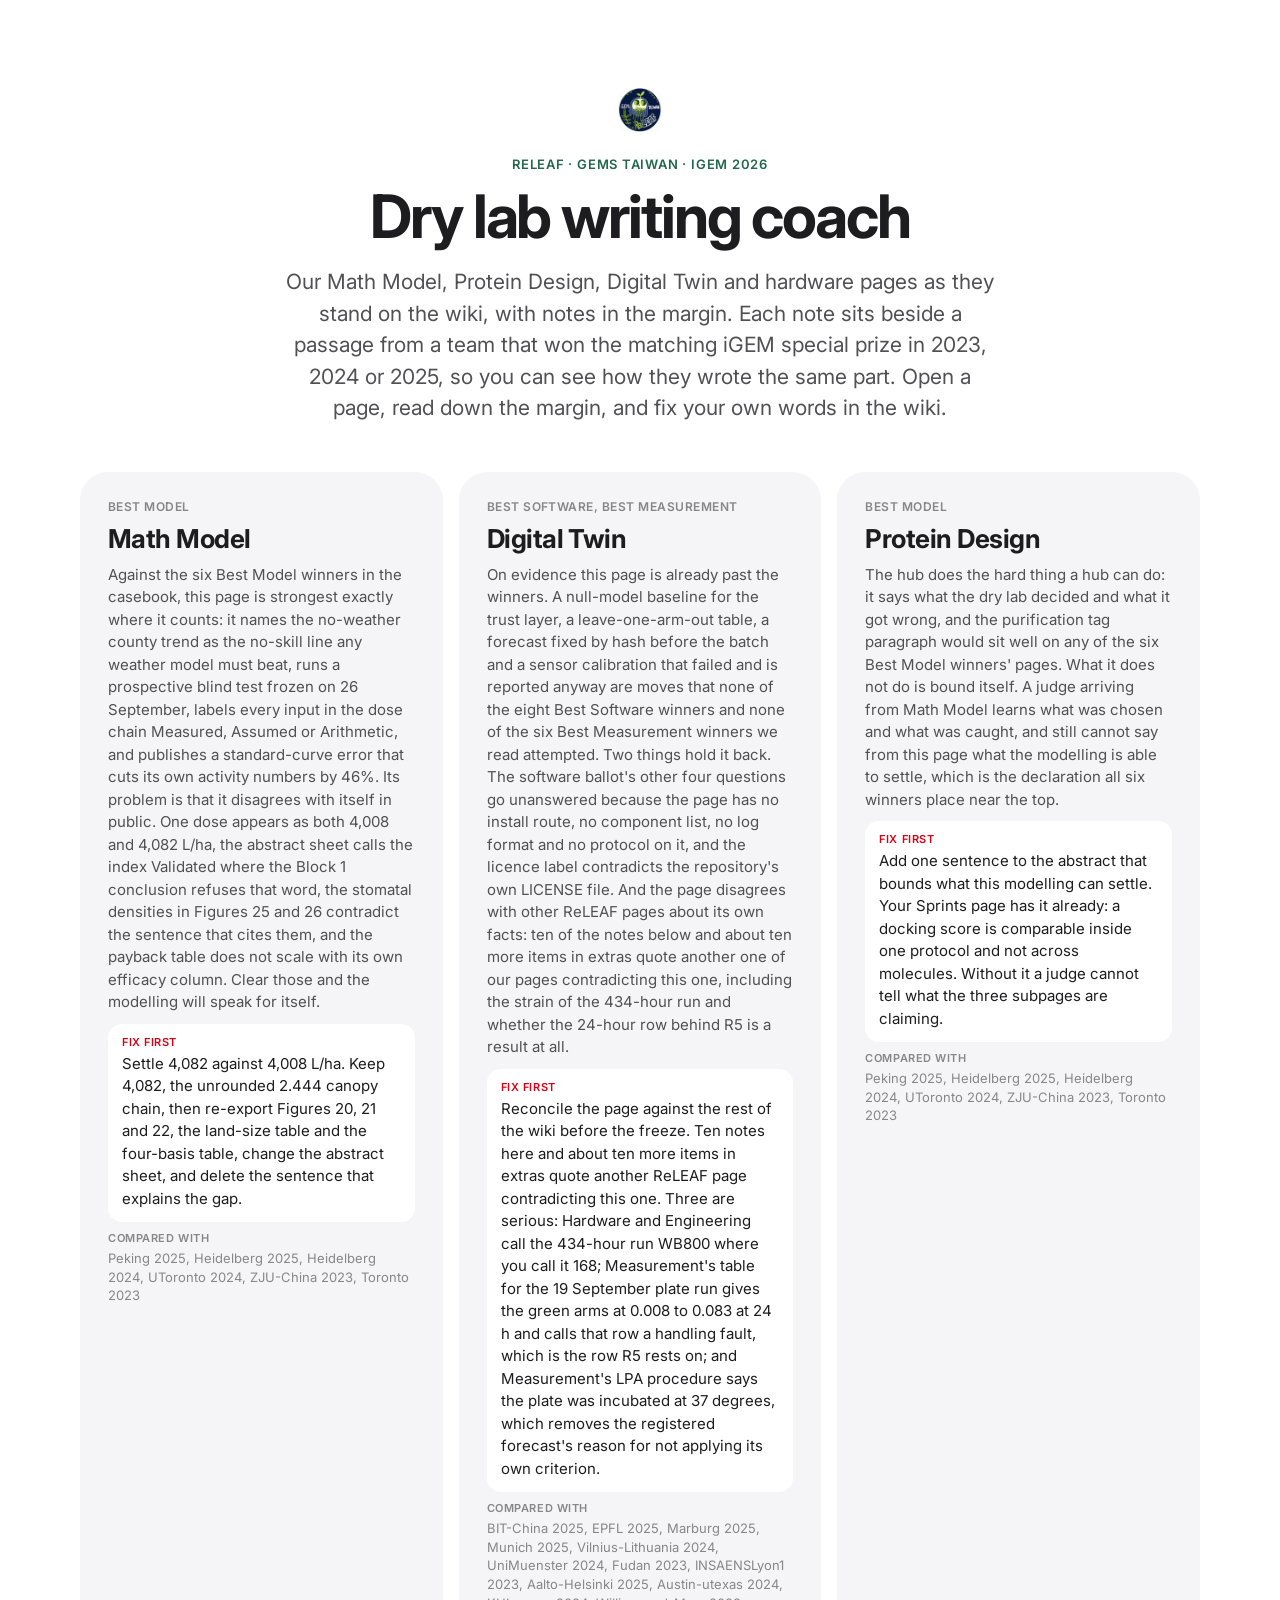
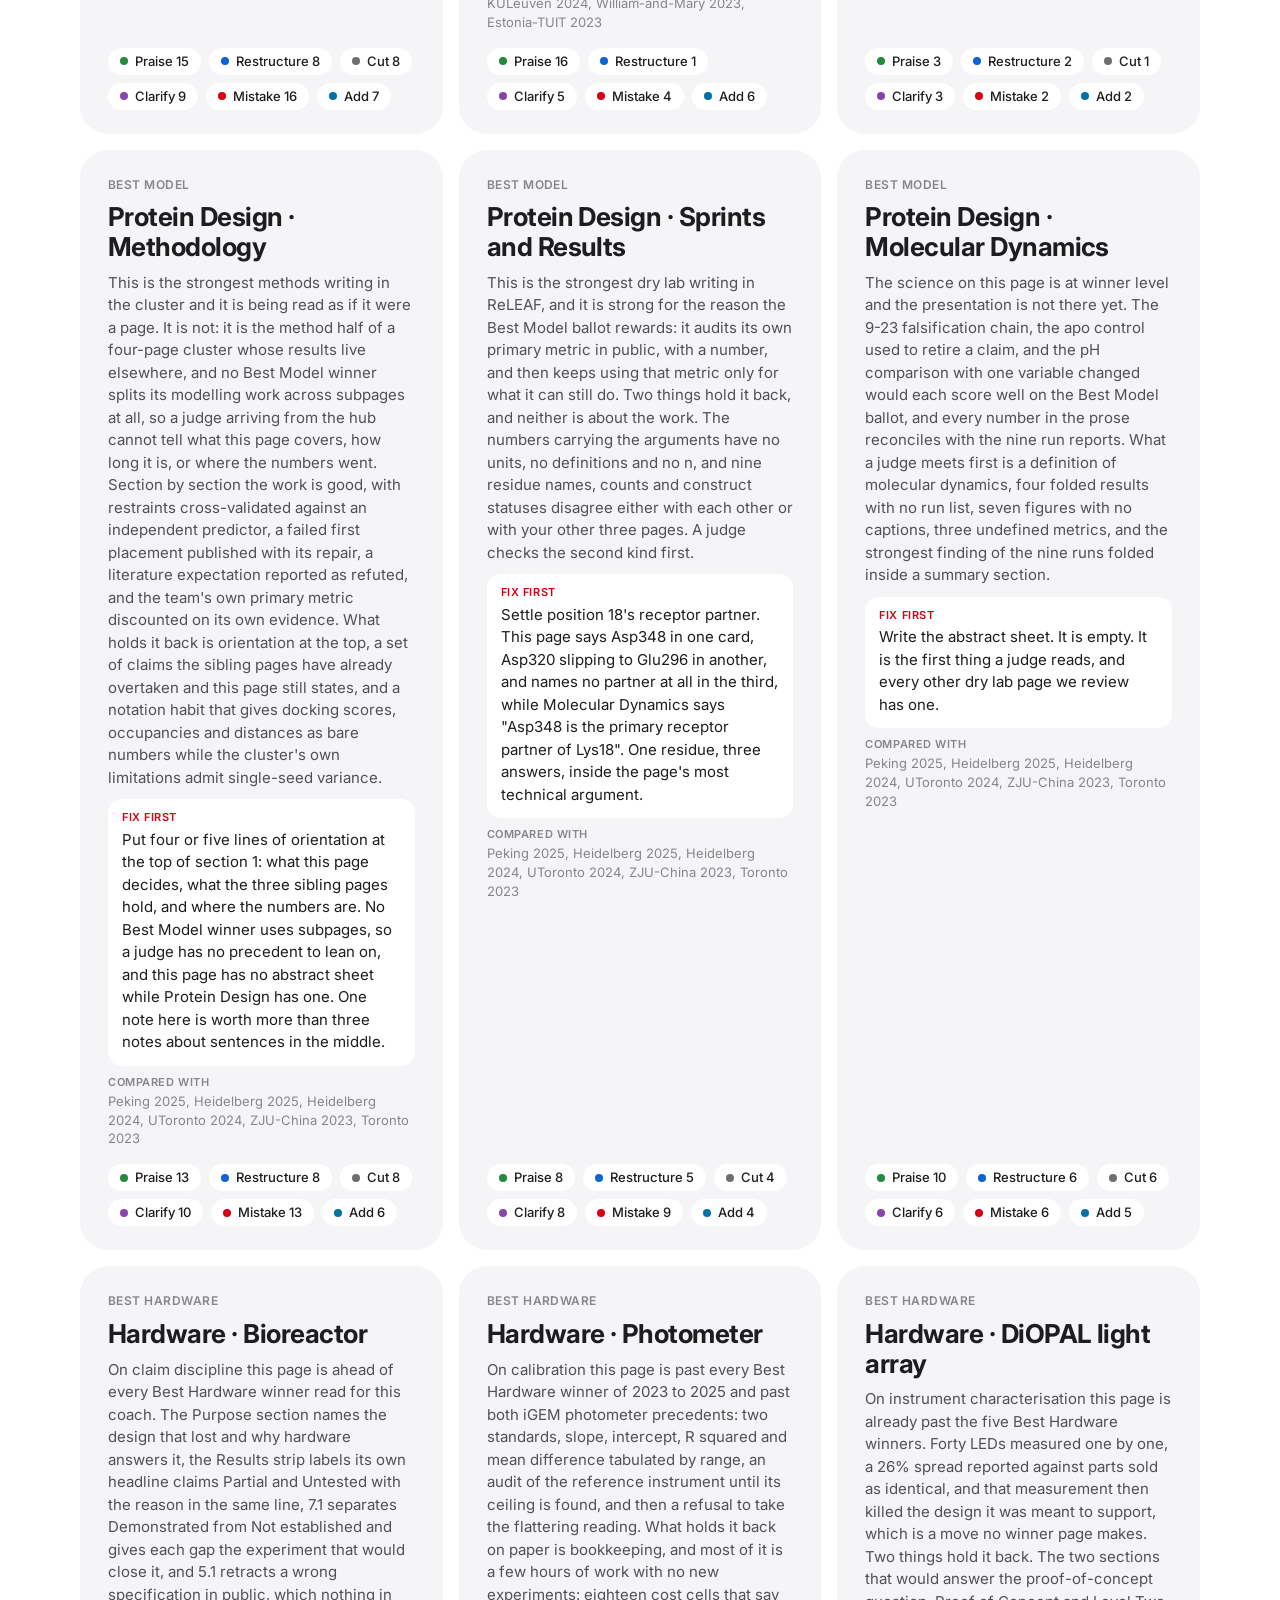
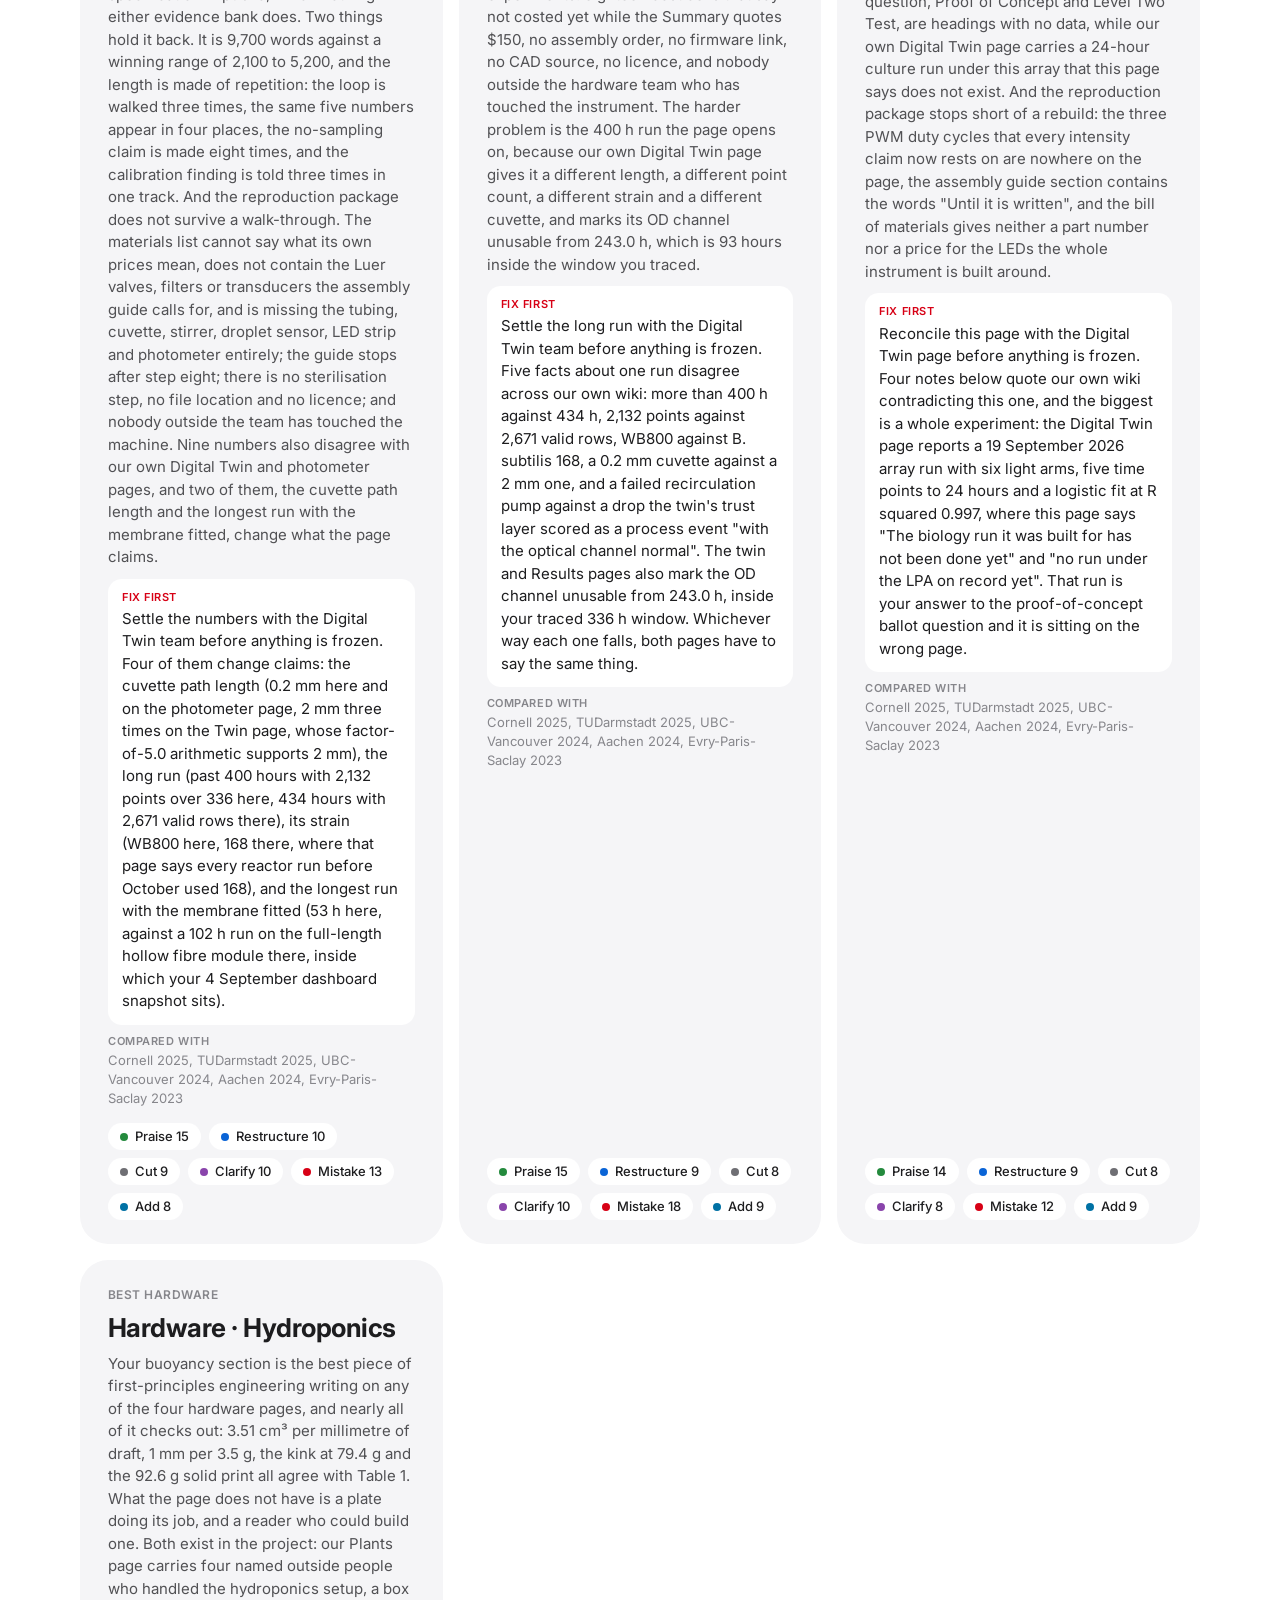
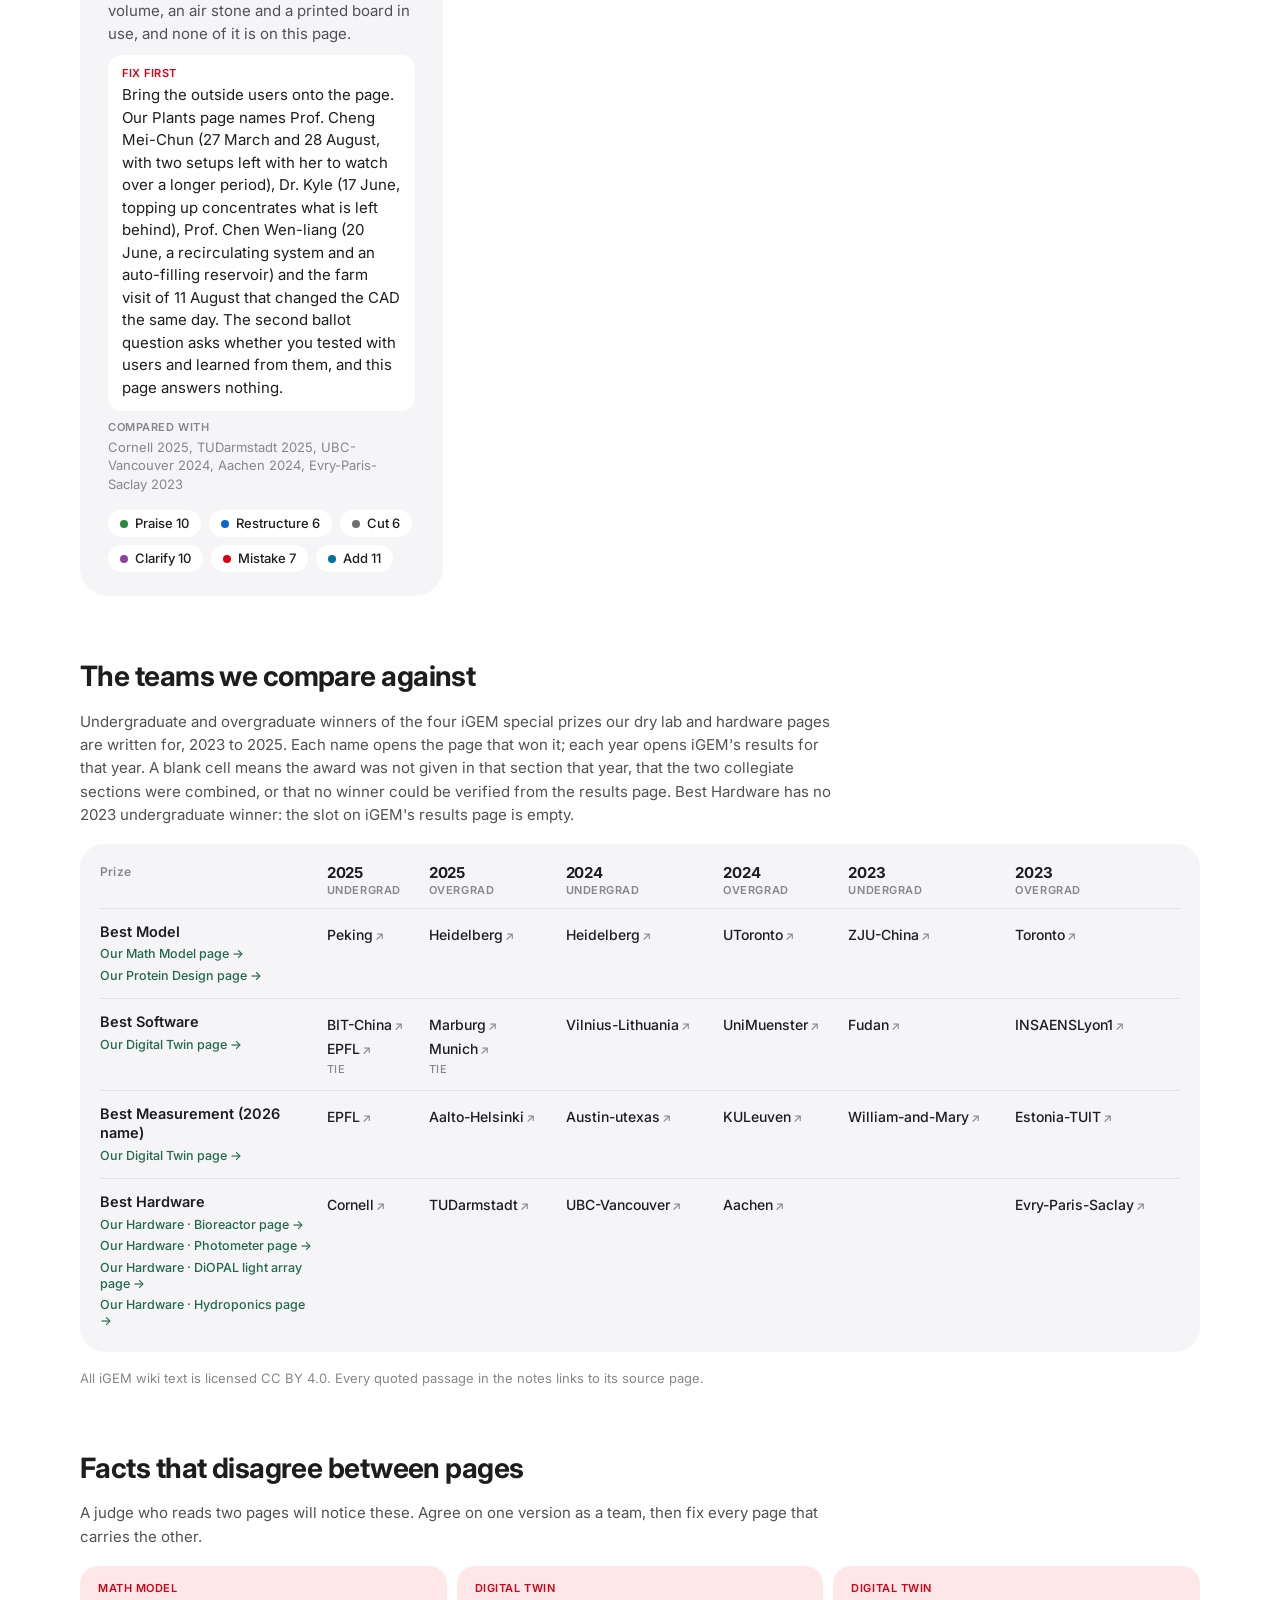
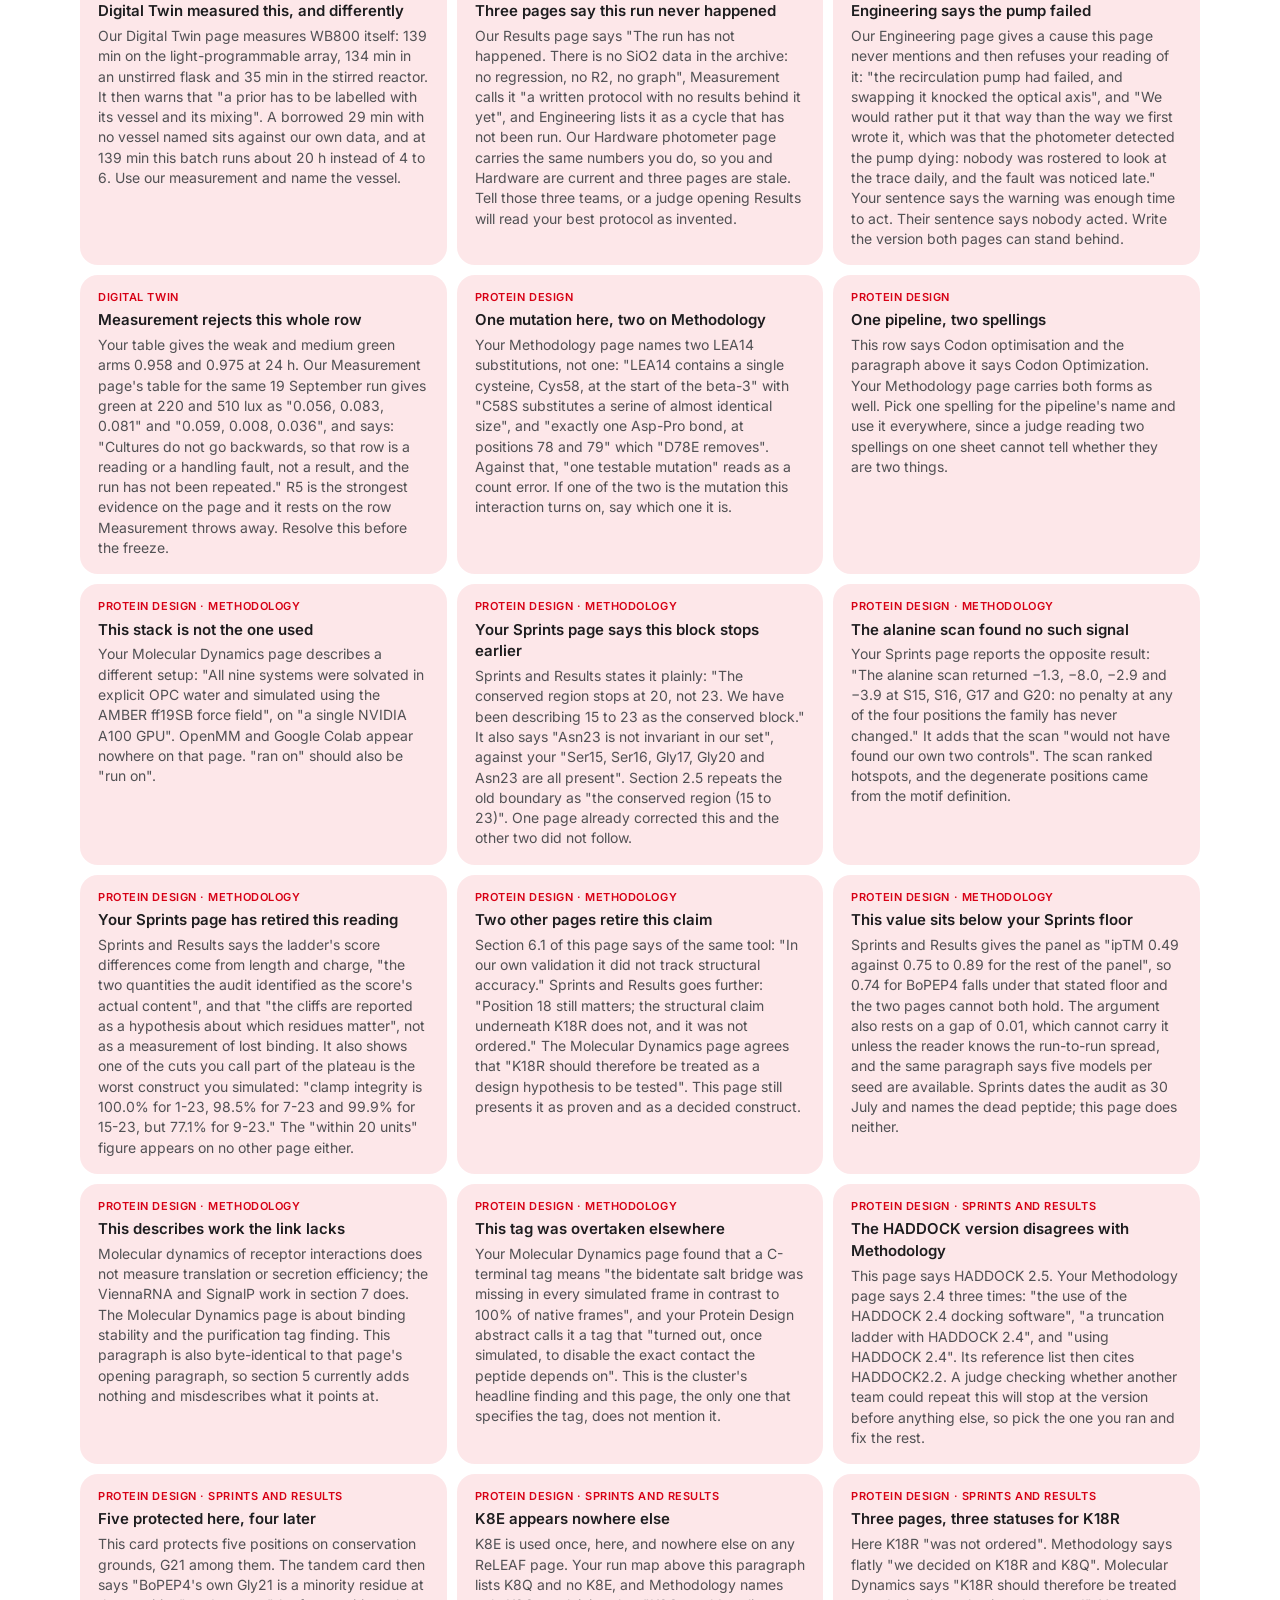
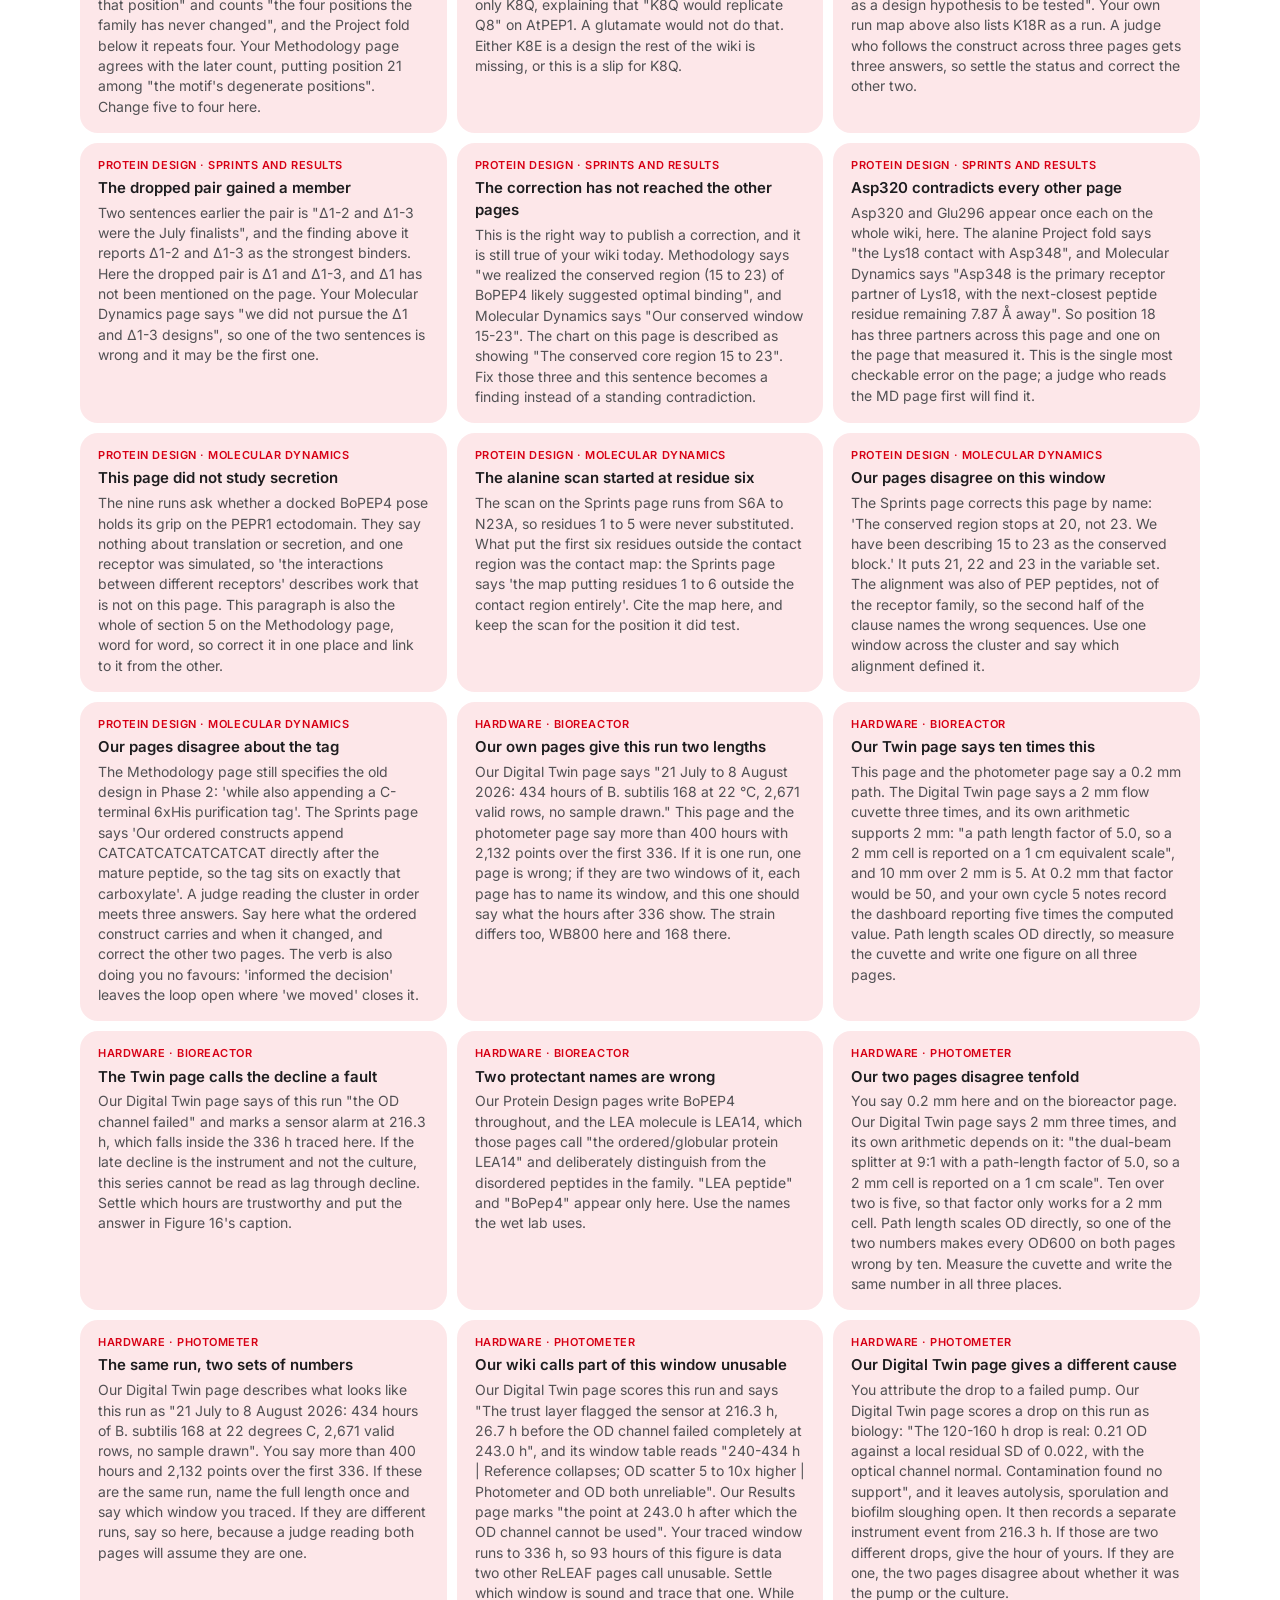
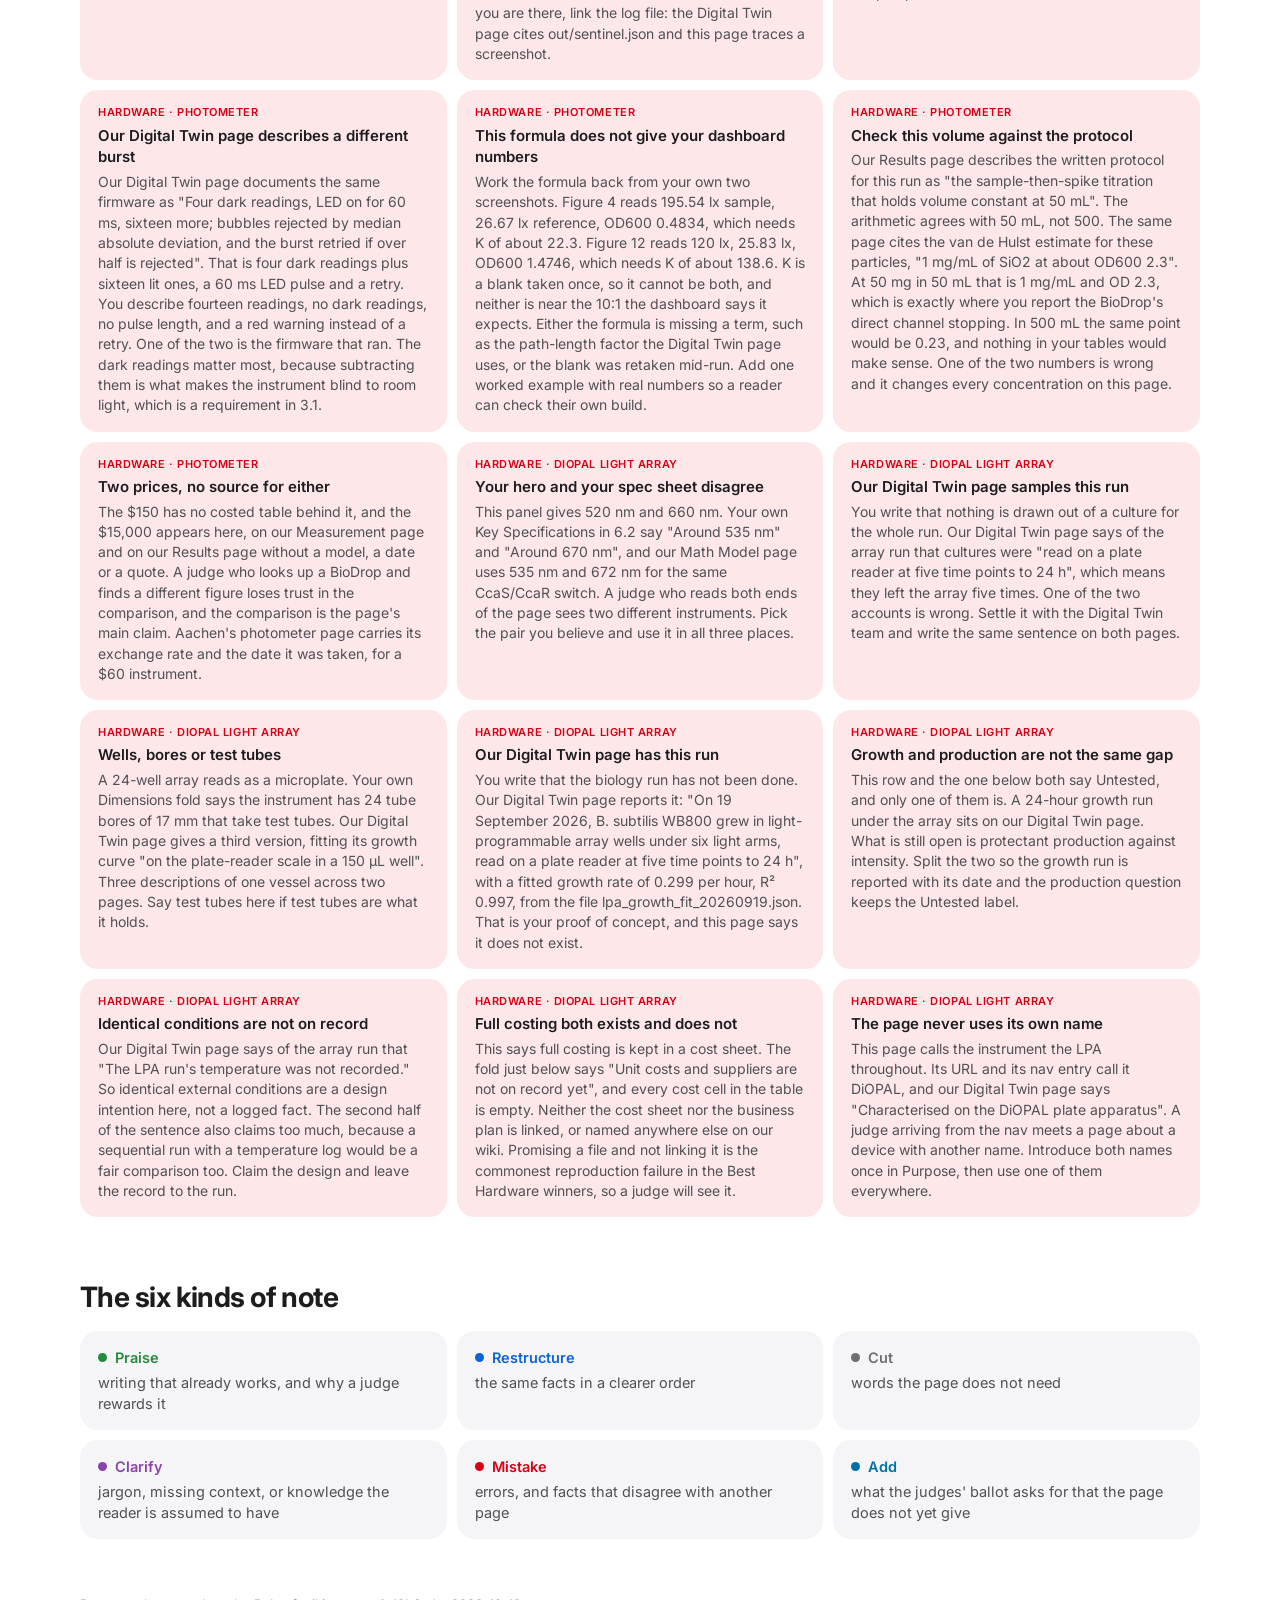
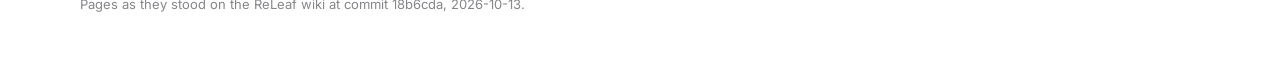
==== commit 861e78b3: "Rebuild on wiki 18b6cda: 50 actioned notes move to resolved, 519 remain The notes whose sentences we" ====
--- a/docs/index.html
+++ b/docs/index.html
@@ -6,8 +6,8 @@
   <title>Dry Lab Writing Coach | ReLEAF</title>
   <link rel="icon" href="assets/img/logo.png" />
   <link rel="stylesheet" href="assets/css/tokens.css" />
-  <link rel="stylesheet" href="coach/coach.css?v=1013011301" />
-  <link rel="stylesheet" href="coach/landing.css?v=1013011301" />
+  <link rel="stylesheet" href="coach/coach.css?v=1013114921" />
+  <link rel="stylesheet" href="coach/landing.css?v=1013114921" />
 </head>
 <body class="lp">
   <header class="lp-head">
@@ -24,7 +24,7 @@
         <p>Against the six Best Model winners in the casebook, this page is strongest exactly where it counts: it names the no-weather county trend as the no-skill line any weather model must beat, runs a prospective blind test frozen on 26 September, labels every input in the dose chain Measured, Assumed or Arithmetic, and publishes a standard-curve error that cuts its own activity numbers by 46%. Its problem is that it disagrees with itself in public. One dose appears as both 4,008 and 4,082 L/ha, the abstract sheet calls the index Validated where the Block 1 conclusion refuses that word, the stomatal densities in Figures 25 and 26 contradict the sentence that cites them, and the payback table does not scale with its own efficacy column. Clear those and the modelling will speak for itself.</p>
         <p class="lp-card__first"><b>Fix first</b>Settle 4,082 against 4,008 L/ha. Keep 4,082, the unrounded 2.444 canopy chain, then re-export Figures 20, 21 and 22, the land-size table and the four-basis table, change the abstract sheet, and delete the sentence that explains the gap.</p>
         <p class="lp-card__vs"><b>Compared with</b>Peking 2025, Heidelberg 2025, Heidelberg 2024, UToronto 2024, ZJU-China 2023, Toronto 2023</p>
-        <ul class="cx-sum__counts"><li class="cx-praise">Praise 15</li><li class="cx-restructure">Restructure 8</li><li class="cx-cut">Cut 8</li><li class="cx-clarify">Clarify 9</li><li class="cx-mistake">Mistake 21</li><li class="cx-suggest">Add 7</li></ul>
+        <ul class="cx-sum__counts"><li class="cx-praise">Praise 15</li><li class="cx-restructure">Restructure 8</li><li class="cx-cut">Cut 8</li><li class="cx-clarify">Clarify 9</li><li class="cx-mistake">Mistake 16</li><li class="cx-suggest">Add 7</li></ul>
       </a>
       <a class="lp-card" href="software/">
         <span class="lp-card__prize">Best Software, Best Measurement</span>
@@ -32,7 +32,7 @@
         <p>On evidence this page is already past the winners. A null-model baseline for the trust layer, a leave-one-arm-out table, a forecast fixed by hash before the batch and a sensor calibration that failed and is reported anyway are moves that none of the eight Best Software winners and none of the six Best Measurement winners we read attempted. Two things hold it back. The software ballot&#x27;s other four questions go unanswered because the page has no install route, no component list, no log format and no protocol on it, and the licence label contradicts the repository&#x27;s own LICENSE file. And the page disagrees with other ReLEAF pages about its own facts: ten of the notes below and about ten more items in extras quote another one of our pages contradicting this one, including the strain of the 434-hour run and whether the 24-hour row behind R5 is a result at all.</p>
         <p class="lp-card__first"><b>Fix first</b>Reconcile the page against the rest of the wiki before the freeze. Ten notes here and about ten more items in extras quote another ReLEAF page contradicting this one. Three are serious: Hardware and Engineering call the 434-hour run WB800 where you call it 168; Measurement&#x27;s table for the 19 September plate run gives the green arms at 0.008 to 0.083 at 24 h and calls that row a handling fault, which is the row R5 rests on; and Measurement&#x27;s LPA procedure says the plate was incubated at 37 degrees, which removes the registered forecast&#x27;s reason for not applying its own criterion.</p>
         <p class="lp-card__vs"><b>Compared with</b>BIT-China 2025, EPFL 2025, Marburg 2025, Munich 2025, Vilnius-Lithuania 2024, UniMuenster 2024, Fudan 2023, INSAENSLyon1 2023, Aalto-Helsinki 2025, Austin-utexas 2024, KULeuven 2024, William-and-Mary 2023, Estonia-TUIT 2023</p>
-        <ul class="cx-sum__counts"><li class="cx-praise">Praise 16</li><li class="cx-restructure">Restructure 9</li><li class="cx-cut">Cut 6</li><li class="cx-clarify">Clarify 12</li><li class="cx-mistake">Mistake 13</li><li class="cx-suggest">Add 10</li></ul>
+        <ul class="cx-sum__counts"><li class="cx-praise">Praise 16</li><li class="cx-restructure">Restructure 1</li><li class="cx-clarify">Clarify 5</li><li class="cx-mistake">Mistake 4</li><li class="cx-suggest">Add 6</li></ul>
       </a>
       <a class="lp-card" href="protein-design/">
         <span class="lp-card__prize">Best Model</span>
@@ -48,7 +48,7 @@
         <p>This is the strongest methods writing in the cluster and it is being read as if it were a page. It is not: it is the method half of a four-page cluster whose results live elsewhere, and no Best Model winner splits its modelling work across subpages at all, so a judge arriving from the hub cannot tell what this page covers, how long it is, or where the numbers went. Section by section the work is good, with restraints cross-validated against an independent predictor, a failed first placement published with its repair, a literature expectation reported as refuted, and the team&#x27;s own primary metric discounted on its own evidence. What holds it back is orientation at the top, a set of claims the sibling pages have already overtaken and this page still states, and a notation habit that gives docking scores, occupancies and distances as bare numbers while the cluster&#x27;s own limitations admit single-seed variance.</p>
         <p class="lp-card__first"><b>Fix first</b>Put four or five lines of orientation at the top of section 1: what this page decides, what the three sibling pages hold, and where the numbers are. No Best Model winner uses subpages, so a judge has no precedent to lean on, and this page has no abstract sheet while Protein Design has one. One note here is worth more than three notes about sentences in the middle.</p>
         <p class="lp-card__vs"><b>Compared with</b>Peking 2025, Heidelberg 2025, Heidelberg 2024, UToronto 2024, ZJU-China 2023, Toronto 2023</p>
-        <ul class="cx-sum__counts"><li class="cx-praise">Praise 13</li><li class="cx-restructure">Restructure 8</li><li class="cx-cut">Cut 8</li><li class="cx-clarify">Clarify 10</li><li class="cx-mistake">Mistake 15</li><li class="cx-suggest">Add 6</li></ul>
+        <ul class="cx-sum__counts"><li class="cx-praise">Praise 13</li><li class="cx-restructure">Restructure 8</li><li class="cx-cut">Cut 8</li><li class="cx-clarify">Clarify 10</li><li class="cx-mistake">Mistake 13</li><li class="cx-suggest">Add 6</li></ul>
       </a>
       <a class="lp-card" href="protein-design/sprints/">
         <span class="lp-card__prize">Best Model</span>
@@ -64,7 +64,7 @@
         <p>The science on this page is at winner level and the presentation is not there yet. The 9-23 falsification chain, the apo control used to retire a claim, and the pH comparison with one variable changed would each score well on the Best Model ballot, and every number in the prose reconciles with the nine run reports. What a judge meets first is a definition of molecular dynamics, four folded results with no run list, seven figures with no captions, three undefined metrics, and the strongest finding of the nine runs folded inside a summary section.</p>
         <p class="lp-card__first"><b>Fix first</b>Write the abstract sheet. It is empty. It is the first thing a judge reads, and every other dry lab page we review has one.</p>
         <p class="lp-card__vs"><b>Compared with</b>Peking 2025, Heidelberg 2025, Heidelberg 2024, UToronto 2024, ZJU-China 2023, Toronto 2023</p>
-        <ul class="cx-sum__counts"><li class="cx-praise">Praise 10</li><li class="cx-restructure">Restructure 6</li><li class="cx-cut">Cut 6</li><li class="cx-clarify">Clarify 6</li><li class="cx-mistake">Mistake 9</li><li class="cx-suggest">Add 5</li></ul>
+        <ul class="cx-sum__counts"><li class="cx-praise">Praise 10</li><li class="cx-restructure">Restructure 6</li><li class="cx-cut">Cut 6</li><li class="cx-clarify">Clarify 6</li><li class="cx-mistake">Mistake 6</li><li class="cx-suggest">Add 5</li></ul>
       </a>
       <a class="lp-card" href="hardware/bioreactor/">
         <span class="lp-card__prize">Best Hardware</span>
@@ -72,7 +72,7 @@
         <p>On claim discipline this page is ahead of every Best Hardware winner read for this coach. The Purpose section names the design that lost and why hardware answers it, the Results strip labels its own headline claims Partial and Untested with the reason in the same line, 7.1 separates Demonstrated from Not established and gives each gap the experiment that would close it, and 5.1 retracts a wrong specification in public, which nothing in either evidence bank does. Two things hold it back. It is 9,700 words against a winning range of 2,100 to 5,200, and the length is made of repetition: the loop is walked three times, the same five numbers appear in four places, the no-sampling claim is made eight times, and the calibration finding is told three times in one track. And the reproduction package does not survive a walk-through. The materials list cannot say what its own prices mean, does not contain the Luer valves, filters or transducers the assembly guide calls for, and is missing the tubing, cuvette, stirrer, droplet sensor, LED strip and photometer entirely; the guide stops after step eight; there is no sterilisation step, no file location and no licence; and nobody outside the team has touched the machine. Nine numbers also disagree with our own Digital Twin and photometer pages, and two of them, the cuvette path length and the longest run with the membrane fitted, change what the page claims.</p>
         <p class="lp-card__first"><b>Fix first</b>Settle the numbers with the Digital Twin team before anything is frozen. Four of them change claims: the cuvette path length (0.2 mm here and on the photometer page, 2 mm three times on the Twin page, whose factor-of-5.0 arithmetic supports 2 mm), the long run (past 400 hours with 2,132 points over 336 here, 434 hours with 2,671 valid rows there), its strain (WB800 here, 168 there, where that page says every reactor run before October used 168), and the longest run with the membrane fitted (53 h here, against a 102 h run on the full-length hollow fibre module there, inside which your 4 September dashboard snapshot sits).</p>
         <p class="lp-card__vs"><b>Compared with</b>Cornell 2025, TUDarmstadt 2025, UBC-Vancouver 2024, Aachen 2024, Evry-Paris-Saclay 2023</p>
-        <ul class="cx-sum__counts"><li class="cx-praise">Praise 15</li><li class="cx-restructure">Restructure 10</li><li class="cx-cut">Cut 9</li><li class="cx-clarify">Clarify 11</li><li class="cx-mistake">Mistake 16</li><li class="cx-suggest">Add 9</li></ul>
+        <ul class="cx-sum__counts"><li class="cx-praise">Praise 15</li><li class="cx-restructure">Restructure 10</li><li class="cx-cut">Cut 9</li><li class="cx-clarify">Clarify 10</li><li class="cx-mistake">Mistake 13</li><li class="cx-suggest">Add 8</li></ul>
       </a>
       <a class="lp-card" href="hardware/photometer/">
         <span class="lp-card__prize">Best Hardware</span>
@@ -80,7 +80,7 @@
         <p>On calibration this page is past every Best Hardware winner of 2023 to 2025 and past both iGEM photometer precedents: two standards, slope, intercept, R squared and mean difference tabulated by range, an audit of the reference instrument until its ceiling is found, and then a refusal to take the flattering reading. What holds it back on paper is bookkeeping, and most of it is a few hours of work with no new experiments: eighteen cost cells that say not costed yet while the Summary quotes $150, no assembly order, no firmware link, no CAD source, no licence, and nobody outside the hardware team who has touched the instrument. The harder problem is the 400 h run the page opens on, because our own Digital Twin page gives it a different length, a different point count, a different strain and a different cuvette, and marks its OD channel unusable from 243.0 h, which is 93 hours inside the window you traced.</p>
         <p class="lp-card__first"><b>Fix first</b>Settle the long run with the Digital Twin team before anything is frozen. Five facts about one run disagree across our own wiki: more than 400 h against 434 h, 2,132 points against 2,671 valid rows, WB800 against B. subtilis 168, a 0.2 mm cuvette against a 2 mm one, and a failed recirculation pump against a drop the twin&#x27;s trust layer scored as a process event &quot;with the optical channel normal&quot;. The twin and Results pages also mark the OD channel unusable from 243.0 h, inside your traced 336 h window. Whichever way each one falls, both pages have to say the same thing.</p>
         <p class="lp-card__vs"><b>Compared with</b>Cornell 2025, TUDarmstadt 2025, UBC-Vancouver 2024, Aachen 2024, Evry-Paris-Saclay 2023</p>
-        <ul class="cx-sum__counts"><li class="cx-praise">Praise 15</li><li class="cx-restructure">Restructure 9</li><li class="cx-cut">Cut 8</li><li class="cx-clarify">Clarify 10</li><li class="cx-mistake">Mistake 19</li><li class="cx-suggest">Add 9</li></ul>
+        <ul class="cx-sum__counts"><li class="cx-praise">Praise 15</li><li class="cx-restructure">Restructure 9</li><li class="cx-cut">Cut 8</li><li class="cx-clarify">Clarify 10</li><li class="cx-mistake">Mistake 18</li><li class="cx-suggest">Add 9</li></ul>
       </a>
       <a class="lp-card" href="hardware/diopal/">
         <span class="lp-card__prize">Best Hardware</span>
@@ -110,12 +110,12 @@
       <p class="lp-win__lic">All iGEM wiki text is licensed CC BY 4.0. Every quoted passage in the notes links to its source page.</p>
     </section>
     
-    <section class="lp-cross"><h2>Facts that disagree between pages</h2><p>A judge who reads two pages will notice these. Agree on one version as a team, then fix every page that carries the other.</p><ul><li><a href="model/#cx-mm-032"><span>Math Model</span><b>Digital Twin measured this, and differently</b>Our Digital Twin page measures WB800 itself: 139 min on the light-programmable array, 134 min in an unstirred flask and 35 min in the stirred reactor. It then warns that &quot;a prior has to be labelled with its vessel and its mixing&quot;. A borrowed 29 min with no vessel named sits against our own data, and at 139 min this batch runs about 20 h instead of 4 to 6. Use our measurement and name the vessel.</a></li><li><a href="software/#cx-dt-a03"><span>Digital Twin</span><b>Our two pages disagree about calibration</b>This page says the photometer &quot;was calibrated against a known TiO₂ dose&quot;. Our Measurement page says the opposite about the same instrument: &quot;Our central contribution is a validated, calibration-free in-line OD600 measurement device&quot; and &quot;Therefore, we treat calibration as unnecessary.&quot; A measurement judge who opens both pages sees one experiment reported two ways. Agree on one account with the Measurement team and write it in the same words on both pages.</a></li><li><a href="software/#cx-dt-019"><span>Digital Twin</span><b>Three pages say this run never happened</b>Our Results page says &quot;The run has not happened. There is no SiO2 data in the archive: no regression, no R2, no graph&quot;, Measurement calls it &quot;a written protocol with no results behind it yet&quot;, and Engineering lists it as a cycle that has not been run. Our Hardware photometer page carries the same numbers you do, so you and Hardware are current and three pages are stale. Tell those three teams, or a judge opening Results will read your best protocol as invented.</a></li><li><a href="software/#cx-dt-024"><span>Digital Twin</span><b>Our Hardware pages name a different strain</b>You say 168. Our Hardware bioreactor page says of the same run: &quot;A continuous run of engineered B. subtilis WB800 at 22 °C, drawn from the bioreactor loop&quot;, and Hardware photometer and Engineering say WB800 too. Results and Biomanufacturing back you (&quot;Every reactor number on this wiki is strain 168, run 4 included&quot;). Five pages, two strains, one run. Fix this first: it decides whether the page&#x27;s main dataset is a wild-type or an engineered culture.</a></li><li><a href="software/#cx-dt-026"><span>Digital Twin</span><b>Engineering says the pump failed</b>Our Engineering page gives a cause this page never mentions and then refuses your reading of it: &quot;the recirculation pump had failed, and swapping it knocked the optical axis&quot;, and &quot;We would rather put it that way than the way we first wrote it, which was that the photometer detected the pump dying: nobody was rostered to look at the trace daily, and the fault was noticed late.&quot; Your sentence says the warning was enough time to act. Their sentence says nobody acted. Write the version both pages can stand behind.</a></li><li><a href="software/#cx-dt-034"><span>Digital Twin</span><b>Our plate map has one red intensity</b>Your six arms are weak, medium and high red and the same three greens. Our Measurement page&#x27;s plate map for this run says: &quot;red at 168 lux in columns 1, 3 and 5, and green at 220, 510 and 3850 lux in columns 2, 4 and 6&quot;. If all three red columns sat at 168 lux, then R1, R2 and R3 are replicates of one condition and not three light levels, which changes what leaving one out tests.</a></li><li><a href="software/#cx-dt-038"><span>Digital Twin</span><b>Measurement rejects this whole row</b>Your table gives the weak and medium green arms 0.958 and 0.975 at 24 h. Our Measurement page&#x27;s table for the same 19 September run gives green at 220 and 510 lux as &quot;0.056, 0.083, 0.081&quot; and &quot;0.059, 0.008, 0.036&quot;, and says: &quot;Cultures do not go backwards, so that row is a reading or a handling fault, not a result, and the run has not been repeated.&quot; R5 is the strongest evidence on the page and it rests on the row Measurement throws away. Resolve this before the freeze.</a></li><li><a href="software/#cx-dt-048"><span>Digital Twin</span><b>Our own protocol gives the plate a temperature</b>Our Measurement page&#x27;s LPA procedure says &quot;Prewarm the media to 37 °C&quot; and &quot;Start the light program, incubate at 37 °C, shaking, for 8 to 10 hours total.&quot; This sentence is the reason the registered forecast excuses itself from a 37 °C reactor batch. If the plate also ran at 37 °C, that reason disappears and the criterion applies after all. Check the incubator setting and rewrite this clause either way.</a></li><li><a href="software/#cx-dt-049"><span>Digital Twin</span><b>An earlier activity assay already exists</b>Our Math Model page reports &quot;DNPH ACC deaminase activity assay, 2026-10-07, 7.2514 mU mL⁻¹ supernatant&quot;, and Development describes the same measurement. That is the day before this batch, so this is not the first. Measurement also says the readout had to be Berthelot ammonium because DNPH was unavailable, while your criterion is written in α-ketobutyrate. Say which assay and which readout you mean.</a></li><li><a href="protein-design/#cx-pd-a07"><span>Protein Design</span><b>One mutation here, two on Methodology</b>Your Methodology page names two LEA14 substitutions, not one: &quot;LEA14 contains a single cysteine, Cys58, at the start of the beta-3&quot; with &quot;C58S substitutes a serine of almost identical size&quot;, and &quot;exactly one Asp-Pro bond, at positions 78 and 79&quot; which &quot;D78E removes&quot;. Against that, &quot;one testable mutation&quot; reads as a count error. If one of the two is the mutation this interaction turns on, say which one it is.</a></li><li><a href="protein-design/#cx-pd-a08"><span>Protein Design</span><b>One pipeline, two spellings</b>This row says Codon optimisation and the paragraph above it says Codon Optimization. Your Methodology page carries both forms as well. Pick one spelling for the pipeline&#x27;s name and use it everywhere, since a judge reading two spellings on one sheet cannot tell whether they are two things.</a></li><li><a href="protein-design/methodology/#cx-me-004"><span>Protein Design · Methodology</span><b>This stack is not the one used</b>Your Molecular Dynamics page describes a different setup: &quot;All nine systems were solvated in explicit OPC water and simulated using the AMBER ff19SB force field&quot;, on &quot;a single NVIDIA A100 GPU&quot;. OpenMM and Google Colab appear nowhere on that page. &quot;ran on&quot; should also be &quot;run on&quot;.</a></li><li><a href="protein-design/methodology/#cx-me-015"><span>Protein Design · Methodology</span><b>Your Sprints page says this block stops earlier</b>Sprints and Results states it plainly: &quot;The conserved region stops at 20, not 23. We have been describing 15 to 23 as the conserved block.&quot; It also says &quot;Asn23 is not invariant in our set&quot;, against your &quot;Ser15, Ser16, Gly17, Gly20 and Asn23 are all present&quot;. Section 2.5 repeats the old boundary as &quot;the conserved region (15 to 23)&quot;. One page already corrected this and the other two did not follow.</a></li><li><a href="protein-design/methodology/#cx-me-016"><span>Protein Design · Methodology</span><b>The alanine scan found no such signal</b>Your Sprints page reports the opposite result: &quot;The alanine scan returned −1.3, −8.0, −2.9 and −3.9 at S15, S16, G17 and G20: no penalty at any of the four positions the family has never changed.&quot; It adds that the scan &quot;would not have found our own two controls&quot;. The scan ranked hotspots, and the degenerate positions came from the motif definition.</a></li><li><a href="protein-design/methodology/#cx-me-019"><span>Protein Design · Methodology</span><b>Your Sprints page has retired this reading</b>Sprints and Results says the ladder&#x27;s score differences come from length and charge, &quot;the two quantities the audit identified as the score&#x27;s actual content&quot;, and that &quot;the cliffs are reported as a hypothesis about which residues matter&quot;, not as a measurement of lost binding. It also shows one of the cuts you call part of the plateau is the worst construct you simulated: &quot;clamp integrity is 100.0% for 1-23, 98.5% for 7-23 and 99.9% for 15-23, but 77.1% for 9-23.&quot; The &quot;within 20 units&quot; figure appears on no other page either.</a></li><li><a href="protein-design/methodology/#cx-me-023"><span>Protein Design · Methodology</span><b>Two other pages retire this claim</b>Section 6.1 of this page says of the same tool: &quot;In our own validation it did not track structural accuracy.&quot; Sprints and Results goes further: &quot;Position 18 still matters; the structural claim underneath K18R does not, and it was not ordered.&quot; The Molecular Dynamics page agrees that &quot;K18R should therefore be treated as a design hypothesis to be tested&quot;. This page still presents it as proven and as a decided construct.</a></li><li><a href="protein-design/methodology/#cx-me-045"><span>Protein Design · Methodology</span><b>This value sits below your Sprints floor</b>Sprints and Results gives the panel as &quot;ipTM 0.49 against 0.75 to 0.89 for the rest of the panel&quot;, so 0.74 for BoPEP4 falls under that stated floor and the two pages cannot both hold. The argument also rests on a gap of 0.01, which cannot carry it unless the reader knows the run-to-run spread, and the same paragraph says five models per seed are available. Sprints dates the audit as 30 July and names the dead peptide; this page does neither.</a></li><li><a href="protein-design/methodology/#cx-me-046"><span>Protein Design · Methodology</span><b>This describes work the link lacks</b>Molecular dynamics of receptor interactions does not measure translation or secretion efficiency; the ViennaRNA and SignalP work in section 7 does. The Molecular Dynamics page is about binding stability and the purification tag finding. This paragraph is also byte-identical to that page&#x27;s opening paragraph, so section 5 currently adds nothing and misdescribes what it points at.</a></li><li><a href="protein-design/methodology/#cx-me-054"><span>Protein Design · Methodology</span><b>This tag was overtaken elsewhere</b>Your Molecular Dynamics page found that a C-terminal tag means &quot;the bidentate salt bridge was missing in every simulated frame in contrast to 100% of native frames&quot;, and your Protein Design abstract calls it a tag that &quot;turned out, once simulated, to disable the exact contact the peptide depends on&quot;. This is the cluster&#x27;s headline finding and this page, the only one that specifies the tag, does not mention it.</a></li><li><a href="protein-design/sprints/#cx-sp-006"><span>Protein Design · Sprints and Results</span><b>The HADDOCK version disagrees with Methodology</b>This page says HADDOCK 2.5. Your Methodology page says 2.4 three times: &quot;the use of the HADDOCK 2.4 docking software&quot;, &quot;a truncation ladder with HADDOCK 2.4&quot;, and &quot;using HADDOCK 2.4&quot;. Its reference list then cites HADDOCK2.2. A judge checking whether another team could repeat this will stop at the version before anything else, so pick the one you ran and fix the rest.</a></li><li><a href="protein-design/sprints/#cx-sp-014"><span>Protein Design · Sprints and Results</span><b>Five protected here, four later</b>This card protects five positions on conservation grounds, G21 among them. The tandem card then says &quot;BoPEP4&#x27;s own Gly21 is a minority residue at that position&quot; and counts &quot;the four positions the family has never changed&quot;, and the Project fold below it repeats four. Your Methodology page agrees with the later count, putting position 21 among &quot;the motif&#x27;s degenerate positions&quot;. Change five to four here.</a></li><li><a href="protein-design/sprints/#cx-sp-015"><span>Protein Design · Sprints and Results</span><b>K8E appears nowhere else</b>K8E is used once, here, and nowhere else on any ReLEAF page. Your run map above this paragraph lists K8Q and no K8E, and Methodology names only K8Q, explaining that &quot;K8Q would replicate Q8&quot; on AtPEP1. A glutamate would not do that. Either K8E is a design the rest of the wiki is missing, or this is a slip for K8Q.</a></li><li><a href="protein-design/sprints/#cx-sp-017"><span>Protein Design · Sprints and Results</span><b>Three pages, three statuses for K18R</b>Here K18R &quot;was not ordered&quot;. Methodology says flatly &quot;we decided on K18R and K8Q&quot;. Molecular Dynamics says &quot;K18R should therefore be treated as a design hypothesis to be tested&quot;. Your own run map above also lists K18R as a run. A judge who follows the construct across three pages gets three answers, so settle the status and correct the other two.</a></li><li><a href="protein-design/sprints/#cx-sp-022"><span>Protein Design · Sprints and Results</span><b>The dropped pair gained a member</b>Two sentences earlier the pair is &quot;Δ1-2 and Δ1-3 were the July finalists&quot;, and the finding above it reports Δ1-2 and Δ1-3 as the strongest binders. Here the dropped pair is Δ1 and Δ1-3, and Δ1 has not been mentioned on the page. Your Molecular Dynamics page says &quot;we did not pursue the Δ1 and Δ1-3 designs&quot;, so one of the two sentences is wrong and it may be the first one.</a></li><li><a href="protein-design/sprints/#cx-sp-030"><span>Protein Design · Sprints and Results</span><b>The correction has not reached the other pages</b>This is the right way to publish a correction, and it is still true of your wiki today. Methodology says &quot;we realized the conserved region (15 to 23) of BoPEP4 likely suggested optimal binding&quot;, and Molecular Dynamics says &quot;Our conserved window 15-23&quot;. The chart on this page is described as showing &quot;The conserved core region 15 to 23&quot;. Fix those three and this sentence becomes a finding instead of a standing contradiction.</a></li><li><a href="protein-design/sprints/#cx-sp-037"><span>Protein Design · Sprints and Results</span><b>Asp320 contradicts every other page</b>Asp320 and Glu296 appear once each on the whole wiki, here. The alanine Project fold says &quot;the Lys18 contact with Asp348&quot;, and Molecular Dynamics says &quot;Asp348 is the primary receptor partner of Lys18, with the next-closest peptide residue remaining 7.87 Å away&quot;. So position 18 has three partners across this page and one on the page that measured it. This is the single most checkable error on the page; a judge who reads the MD page first will find it.</a></li><li><a href="protein-design/molecular-dynamics/#cx-md-002"><span>Protein Design · Molecular Dynamics</span><b>This page did not study secretion</b>The nine runs ask whether a docked BoPEP4 pose holds its grip on the PEPR1 ectodomain. They say nothing about translation or secretion, and one receptor was simulated, so &#x27;the interactions between different receptors&#x27; describes work that is not on this page. This paragraph is also the whole of section 5 on the Methodology page, word for word, so correct it in one place and link to it from the other.</a></li><li><a href="protein-design/molecular-dynamics/#cx-md-018"><span>Protein Design · Molecular Dynamics</span><b>The alanine scan started at residue six</b>The scan on the Sprints page runs from S6A to N23A, so residues 1 to 5 were never substituted. What put the first six residues outside the contact region was the contact map: the Sprints page says &#x27;the map putting residues 1 to 6 outside the contact region entirely&#x27;. Cite the map here, and keep the scan for the position it did test.</a></li><li><a href="protein-design/molecular-dynamics/#cx-md-020"><span>Protein Design · Molecular Dynamics</span><b>Our pages disagree on this window</b>The Sprints page corrects this page by name: &#x27;The conserved region stops at 20, not 23. We have been describing 15 to 23 as the conserved block.&#x27; It puts 21, 22 and 23 in the variable set. The alignment was also of PEP peptides, not of the receptor family, so the second half of the clause names the wrong sequences. Use one window across the cluster and say which alignment defined it.</a></li><li><a href="protein-design/molecular-dynamics/#cx-md-041"><span>Protein Design · Molecular Dynamics</span><b>Our pages disagree about the tag</b>The Methodology page still specifies the old design in Phase 2: &#x27;while also appending a C-terminal 6xHis purification tag&#x27;. The Sprints page says &#x27;Our ordered constructs append CATCATCATCATCATCAT directly after the mature peptide, so the tag sits on exactly that carboxylate&#x27;. A judge reading the cluster in order meets three answers. Say here what the ordered construct carries and when it changed, and correct the other two pages. The verb is also doing you no favours: &#x27;informed the decision&#x27; leaves the loop open where &#x27;we moved&#x27; closes it.</a></li><li><a href="hardware/bioreactor/#cx-br-007"><span>Hardware · Bioreactor</span><b>Our own pages give this run two lengths</b>Our Digital Twin page says &quot;21 July to 8 August 2026: 434 hours of B. subtilis 168 at 22 °C, 2,671 valid rows, no sample drawn.&quot; This page and the photometer page say more than 400 hours with 2,132 points over the first 336. If it is one run, one page is wrong; if they are two windows of it, each page has to name its window, and this one should say what the hours after 336 show. The strain differs too, WB800 here and 168 there.</a></li><li><a href="hardware/bioreactor/#cx-br-015"><span>Hardware · Bioreactor</span><b>Our Twin page has a longer membrane run</b>The Digital Twin page lists run 4, 1 to 6 September, as &quot;168 with constitutive ACC deaminase secretion, in the incubator, full-length hollow fibre module&quot; and &quot;102 h from 0.84 to 3.77&quot;. Figure 21 here is dated 4 September and captioned &quot;53 h into a recording&quot;, which falls inside that window. If they are the same run, your longest membrane run is about 102 hours and this sentence halves your own best result.</a></li><li><a href="hardware/bioreactor/#cx-br-024"><span>Hardware · Bioreactor</span><b>The strain here may be the wrong one</b>Our Digital Twin page says &quot;Every reactor run before October used B. subtilis 168&quot; and lists both June runs as 168, where both headers in 3.1 say WB800. The two pages cannot both be right about June. Check the lab record and write one strain on both pages, because the strain is part of every growth number here.</a></li><li><a href="hardware/bioreactor/#cx-br-030"><span>Hardware · Bioreactor</span><b>Our Twin page says ten times this</b>This page and the photometer page say a 0.2 mm path. The Digital Twin page says a 2 mm flow cuvette three times, and its own arithmetic supports 2 mm: &quot;a path length factor of 5.0, so a 2 mm cell is reported on a 1 cm equivalent scale&quot;, and 10 mm over 2 mm is 5. At 0.2 mm that factor would be 50, and your own cycle 5 notes record the dashboard reporting five times the computed value. Path length scales OD directly, so measure the cuvette and write one figure on all three pages.</a></li><li><a href="hardware/bioreactor/#cx-br-037"><span>Hardware · Bioreactor</span><b>The Twin page calls the decline a fault</b>Our Digital Twin page says of this run &quot;the OD channel failed&quot; and marks a sensor alarm at 216.3 h, which falls inside the 336 h traced here. If the late decline is the instrument and not the culture, this series cannot be read as lag through decline. Settle which hours are trustworthy and put the answer in Figure 16&#x27;s caption.</a></li><li><a href="hardware/bioreactor/#cx-br-065"><span>Hardware · Bioreactor</span><b>Check this against run four</b>The Digital Twin page&#x27;s run 4 is logged with the &quot;full-length hollow fibre module&quot; and runs 102 hours, 2 to 6 September. Figure 21 here is a 4 September snapshot at 53 h, which falls inside that window. If they are the same run, this line and 1.2 both understate your best membrane run by half, and the open parameter in this block is partly answered already.</a></li><li><a href="hardware/bioreactor/#cx-br-069"><span>Hardware · Bioreactor</span><b>Two protectant names are wrong</b>Our Protein Design pages write BoPEP4 throughout, and the LEA molecule is LEA14, which those pages call &quot;the ordered/globular protein LEA14&quot; and deliberately distinguish from the disordered peptides in the family. &quot;LEA peptide&quot; and &quot;BoPep4&quot; appear only here. Use the names the wet lab uses.</a></li><li><a href="hardware/photometer/#cx-ph-003"><span>Hardware · Photometer</span><b>Our two pages disagree tenfold</b>You say 0.2 mm here and on the bioreactor page. Our Digital Twin page says 2 mm three times, and its own arithmetic depends on it: &quot;the dual-beam splitter at 9:1 with a path-length factor of 5.0, so a 2 mm cell is reported on a 1 cm scale&quot;. Ten over two is five, so that factor only works for a 2 mm cell. Path length scales OD directly, so one of the two numbers makes every OD600 on both pages wrong by ten. Measure the cuvette and write the same number in all three places.</a></li><li><a href="hardware/photometer/#cx-ph-005"><span>Hardware · Photometer</span><b>The same run, two sets of numbers</b>Our Digital Twin page describes what looks like this run as &quot;21 July to 8 August 2026: 434 hours of B. subtilis 168 at 22 degrees C, 2,671 valid rows, no sample drawn&quot;. You say more than 400 hours and 2,132 points over the first 336. If these are the same run, name the full length once and say which window you traced. If they are different runs, say so here, because a judge reading both pages will assume they are one.</a></li><li><a href="hardware/photometer/#cx-ph-017"><span>Hardware · Photometer</span><b>Our wiki calls part of this window unusable</b>Our Digital Twin page scores this run and says &quot;The trust layer flagged the sensor at 216.3 h, 26.7 h before the OD channel failed completely at 243.0 h&quot;, and its window table reads &quot;240-434 h | Reference collapses; OD scatter 5 to 10x higher | Photometer and OD both unreliable&quot;. Our Results page marks &quot;the point at 243.0 h after which the OD channel cannot be used&quot;. Your traced window runs to 336 h, so 93 hours of this figure is data two other ReLEAF pages call unusable. Settle which window is sound and trace that one. While you are there, link the log file: the Digital Twin page cites out/sentinel.json and this page traces a screenshot.</a></li><li><a href="hardware/photometer/#cx-ph-018"><span>Hardware · Photometer</span><b>Two pages, two strains, one run</b>You say engineered B. subtilis WB800. Our Digital Twin page says &quot;434 hours of B. subtilis 168 at 22 degrees C&quot; and states a rule that settles it either way: &quot;Every reactor run before October used B. subtilis 168.&quot; The run started on 21 July. The temperature, the no-sampling claim and the loop all match, so this is one run with two strains written on it.</a></li><li><a href="hardware/photometer/#cx-ph-020"><span>Hardware · Photometer</span><b>Our Digital Twin page gives a different cause</b>You attribute the drop to a failed pump. Our Digital Twin page scores a drop on this run as biology: &quot;The 120-160 h drop is real: 0.21 OD against a local residual SD of 0.022, with the optical channel normal. Contamination found no support&quot;, and it leaves autolysis, sporulation and biofilm sloughing open. It then records a separate instrument event from 216.3 h. If those are two different drops, give the hour of yours. If they are one, the two pages disagree about whether it was the pump or the culture.</a></li><li><a href="hardware/photometer/#cx-ph-046"><span>Hardware · Photometer</span><b>Our Digital Twin page describes a different burst</b>Our Digital Twin page documents the same firmware as &quot;Four dark readings, LED on for 60 ms, sixteen more; bubbles rejected by median absolute deviation, and the burst retried if over half is rejected&quot;. That is four dark readings plus sixteen lit ones, a 60 ms LED pulse and a retry. You describe fourteen readings, no dark readings, no pulse length, and a red warning instead of a retry. One of the two is the firmware that ran. The dark readings matter most, because subtracting them is what makes the instrument blind to room light, which is a requirement in 3.1.</a></li><li><a href="hardware/photometer/#cx-ph-049"><span>Hardware · Photometer</span><b>This formula does not give your dashboard numbers</b>Work the formula back from your own two screenshots. Figure 4 reads 195.54 lx sample, 26.67 lx reference, OD600 0.4834, which needs K of about 22.3. Figure 12 reads 120 lx, 25.83 lx, OD600 1.4746, which needs K of about 138.6. K is a blank taken once, so it cannot be both, and neither is near the 10:1 the dashboard says it expects. Either the formula is missing a term, such as the path-length factor the Digital Twin page uses, or the blank was retaken mid-run. Add one worked example with real numbers so a reader can check their own build.</a></li><li><a href="hardware/photometer/#cx-ph-054"><span>Hardware · Photometer</span><b>Check this volume against the protocol</b>Our Results page describes the written protocol for this run as &quot;the sample-then-spike titration that holds volume constant at 50 mL&quot;. The arithmetic agrees with 50 mL, not 500. The same page cites the van de Hulst estimate for these particles, &quot;1 mg/mL of SiO2 at about OD600 2.3&quot;. At 50 mg in 50 mL that is 1 mg/mL and OD 2.3, which is exactly where you report the BioDrop&#x27;s direct channel stopping. In 500 mL the same point would be 0.23, and nothing in your tables would make sense. One of the two numbers is wrong and it changes every concentration on this page.</a></li><li><a href="hardware/photometer/#cx-ph-062"><span>Hardware · Photometer</span><b>Two prices, no source for either</b>The $150 has no costed table behind it, and the $15,000 appears here, on our Measurement page and on our Results page without a model, a date or a quote. A judge who looks up a BioDrop and finds a different figure loses trust in the comparison, and the comparison is the page&#x27;s main claim. Aachen&#x27;s photometer page carries its exchange rate and the date it was taken, for a $60 instrument.</a></li><li><a href="hardware/diopal/#cx-dp-001"><span>Hardware · DiOPAL light array</span><b>Your hero and your spec sheet disagree</b>This panel gives 520 nm and 660 nm. Your own Key Specifications in 6.2 say &quot;Around 535 nm&quot; and &quot;Around 670 nm&quot;, and our Math Model page uses 535 nm and 672 nm for the same CcaS/CcaR switch. A judge who reads both ends of the page sees two different instruments. Pick the pair you believe and use it in all three places.</a></li><li><a href="hardware/diopal/#cx-dp-003"><span>Hardware · DiOPAL light array</span><b>Our Digital Twin page samples this run</b>You write that nothing is drawn out of a culture for the whole run. Our Digital Twin page says of the array run that cultures were &quot;read on a plate reader at five time points to 24 h&quot;, which means they left the array five times. One of the two accounts is wrong. Settle it with the Digital Twin team and write the same sentence on both pages.</a></li><li><a href="hardware/diopal/#cx-dp-007"><span>Hardware · DiOPAL light array</span><b>Wells, bores or test tubes</b>A 24-well array reads as a microplate. Your own Dimensions fold says the instrument has 24 tube bores of 17 mm that take test tubes. Our Digital Twin page gives a third version, fitting its growth curve &quot;on the plate-reader scale in a 150 µL well&quot;. Three descriptions of one vessel across two pages. Say test tubes here if test tubes are what it holds.</a></li><li><a href="hardware/diopal/#cx-dp-009"><span>Hardware · DiOPAL light array</span><b>Our Digital Twin page has this run</b>You write that the biology run has not been done. Our Digital Twin page reports it: &quot;On 19 September 2026, B. subtilis WB800 grew in light-programmable array wells under six light arms, read on a plate reader at five time points to 24 h&quot;, with a fitted growth rate of 0.299 per hour, R² 0.997, from the file lpa_growth_fit_20260919.json. That is your proof of concept, and this page says it does not exist.</a></li><li><a href="hardware/diopal/#cx-dp-012"><span>Hardware · DiOPAL light array</span><b>Growth and production are not the same gap</b>This row and the one below both say Untested, and only one of them is. A 24-hour growth run under the array sits on our Digital Twin page. What is still open is protectant production against intensity. Split the two so the growth run is reported with its date and the production question keeps the Untested label.</a></li><li><a href="hardware/diopal/#cx-dp-016"><span>Hardware · DiOPAL light array</span><b>Identical conditions are not on record</b>Our Digital Twin page says of the array run that &quot;The LPA run&#x27;s temperature was not recorded.&quot; So identical external conditions are a design intention here, not a logged fact. The second half of the sentence also claims too much, because a sequential run with a temperature log would be a fair comparison too. Claim the design and leave the record to the run.</a></li><li><a href="hardware/diopal/#cx-dp-050"><span>Hardware · DiOPAL light array</span><b>Full costing both exists and does not</b>This says full costing is kept in a cost sheet. The fold just below says &quot;Unit costs and suppliers are not on record yet&quot;, and every cost cell in the table is empty. Neither the cost sheet nor the business plan is linked, or named anywhere else on our wiki. Promising a file and not linking it is the commonest reproduction failure in the Best Hardware winners, so a judge will see it.</a></li><li><a href="hardware/diopal/#cx-dp-059"><span>Hardware · DiOPAL light array</span><b>The page never uses its own name</b>This page calls the instrument the LPA throughout. Its URL and its nav entry call it DiOPAL, and our Digital Twin page says &quot;Characterised on the DiOPAL plate apparatus&quot;. A judge arriving from the nav meets a page about a device with another name. Introduce both names once in Purpose, then use one of them everywhere.</a></li></ul></section>
+    <section class="lp-cross"><h2>Facts that disagree between pages</h2><p>A judge who reads two pages will notice these. Agree on one version as a team, then fix every page that carries the other.</p><ul><li><a href="model/#cx-mm-032"><span>Math Model</span><b>Digital Twin measured this, and differently</b>Our Digital Twin page measures WB800 itself: 139 min on the light-programmable array, 134 min in an unstirred flask and 35 min in the stirred reactor. It then warns that &quot;a prior has to be labelled with its vessel and its mixing&quot;. A borrowed 29 min with no vessel named sits against our own data, and at 139 min this batch runs about 20 h instead of 4 to 6. Use our measurement and name the vessel.</a></li><li><a href="software/#cx-dt-019"><span>Digital Twin</span><b>Three pages say this run never happened</b>Our Results page says &quot;The run has not happened. There is no SiO2 data in the archive: no regression, no R2, no graph&quot;, Measurement calls it &quot;a written protocol with no results behind it yet&quot;, and Engineering lists it as a cycle that has not been run. Our Hardware photometer page carries the same numbers you do, so you and Hardware are current and three pages are stale. Tell those three teams, or a judge opening Results will read your best protocol as invented.</a></li><li><a href="software/#cx-dt-026"><span>Digital Twin</span><b>Engineering says the pump failed</b>Our Engineering page gives a cause this page never mentions and then refuses your reading of it: &quot;the recirculation pump had failed, and swapping it knocked the optical axis&quot;, and &quot;We would rather put it that way than the way we first wrote it, which was that the photometer detected the pump dying: nobody was rostered to look at the trace daily, and the fault was noticed late.&quot; Your sentence says the warning was enough time to act. Their sentence says nobody acted. Write the version both pages can stand behind.</a></li><li><a href="software/#cx-dt-038"><span>Digital Twin</span><b>Measurement rejects this whole row</b>Your table gives the weak and medium green arms 0.958 and 0.975 at 24 h. Our Measurement page&#x27;s table for the same 19 September run gives green at 220 and 510 lux as &quot;0.056, 0.083, 0.081&quot; and &quot;0.059, 0.008, 0.036&quot;, and says: &quot;Cultures do not go backwards, so that row is a reading or a handling fault, not a result, and the run has not been repeated.&quot; R5 is the strongest evidence on the page and it rests on the row Measurement throws away. Resolve this before the freeze.</a></li><li><a href="protein-design/#cx-pd-a07"><span>Protein Design</span><b>One mutation here, two on Methodology</b>Your Methodology page names two LEA14 substitutions, not one: &quot;LEA14 contains a single cysteine, Cys58, at the start of the beta-3&quot; with &quot;C58S substitutes a serine of almost identical size&quot;, and &quot;exactly one Asp-Pro bond, at positions 78 and 79&quot; which &quot;D78E removes&quot;. Against that, &quot;one testable mutation&quot; reads as a count error. If one of the two is the mutation this interaction turns on, say which one it is.</a></li><li><a href="protein-design/#cx-pd-a08"><span>Protein Design</span><b>One pipeline, two spellings</b>This row says Codon optimisation and the paragraph above it says Codon Optimization. Your Methodology page carries both forms as well. Pick one spelling for the pipeline&#x27;s name and use it everywhere, since a judge reading two spellings on one sheet cannot tell whether they are two things.</a></li><li><a href="protein-design/methodology/#cx-me-004"><span>Protein Design · Methodology</span><b>This stack is not the one used</b>Your Molecular Dynamics page describes a different setup: &quot;All nine systems were solvated in explicit OPC water and simulated using the AMBER ff19SB force field&quot;, on &quot;a single NVIDIA A100 GPU&quot;. OpenMM and Google Colab appear nowhere on that page. &quot;ran on&quot; should also be &quot;run on&quot;.</a></li><li><a href="protein-design/methodology/#cx-me-015"><span>Protein Design · Methodology</span><b>Your Sprints page says this block stops earlier</b>Sprints and Results states it plainly: &quot;The conserved region stops at 20, not 23. We have been describing 15 to 23 as the conserved block.&quot; It also says &quot;Asn23 is not invariant in our set&quot;, against your &quot;Ser15, Ser16, Gly17, Gly20 and Asn23 are all present&quot;. Section 2.5 repeats the old boundary as &quot;the conserved region (15 to 23)&quot;. One page already corrected this and the other two did not follow.</a></li><li><a href="protein-design/methodology/#cx-me-016"><span>Protein Design · Methodology</span><b>The alanine scan found no such signal</b>Your Sprints page reports the opposite result: &quot;The alanine scan returned −1.3, −8.0, −2.9 and −3.9 at S15, S16, G17 and G20: no penalty at any of the four positions the family has never changed.&quot; It adds that the scan &quot;would not have found our own two controls&quot;. The scan ranked hotspots, and the degenerate positions came from the motif definition.</a></li><li><a href="protein-design/methodology/#cx-me-019"><span>Protein Design · Methodology</span><b>Your Sprints page has retired this reading</b>Sprints and Results says the ladder&#x27;s score differences come from length and charge, &quot;the two quantities the audit identified as the score&#x27;s actual content&quot;, and that &quot;the cliffs are reported as a hypothesis about which residues matter&quot;, not as a measurement of lost binding. It also shows one of the cuts you call part of the plateau is the worst construct you simulated: &quot;clamp integrity is 100.0% for 1-23, 98.5% for 7-23 and 99.9% for 15-23, but 77.1% for 9-23.&quot; The &quot;within 20 units&quot; figure appears on no other page either.</a></li><li><a href="protein-design/methodology/#cx-me-023"><span>Protein Design · Methodology</span><b>Two other pages retire this claim</b>Section 6.1 of this page says of the same tool: &quot;In our own validation it did not track structural accuracy.&quot; Sprints and Results goes further: &quot;Position 18 still matters; the structural claim underneath K18R does not, and it was not ordered.&quot; The Molecular Dynamics page agrees that &quot;K18R should therefore be treated as a design hypothesis to be tested&quot;. This page still presents it as proven and as a decided construct.</a></li><li><a href="protein-design/methodology/#cx-me-045"><span>Protein Design · Methodology</span><b>This value sits below your Sprints floor</b>Sprints and Results gives the panel as &quot;ipTM 0.49 against 0.75 to 0.89 for the rest of the panel&quot;, so 0.74 for BoPEP4 falls under that stated floor and the two pages cannot both hold. The argument also rests on a gap of 0.01, which cannot carry it unless the reader knows the run-to-run spread, and the same paragraph says five models per seed are available. Sprints dates the audit as 30 July and names the dead peptide; this page does neither.</a></li><li><a href="protein-design/methodology/#cx-me-046"><span>Protein Design · Methodology</span><b>This describes work the link lacks</b>Molecular dynamics of receptor interactions does not measure translation or secretion efficiency; the ViennaRNA and SignalP work in section 7 does. The Molecular Dynamics page is about binding stability and the purification tag finding. This paragraph is also byte-identical to that page&#x27;s opening paragraph, so section 5 currently adds nothing and misdescribes what it points at.</a></li><li><a href="protein-design/methodology/#cx-me-054"><span>Protein Design · Methodology</span><b>This tag was overtaken elsewhere</b>Your Molecular Dynamics page found that a C-terminal tag means &quot;the bidentate salt bridge was missing in every simulated frame in contrast to 100% of native frames&quot;, and your Protein Design abstract calls it a tag that &quot;turned out, once simulated, to disable the exact contact the peptide depends on&quot;. This is the cluster&#x27;s headline finding and this page, the only one that specifies the tag, does not mention it.</a></li><li><a href="protein-design/sprints/#cx-sp-006"><span>Protein Design · Sprints and Results</span><b>The HADDOCK version disagrees with Methodology</b>This page says HADDOCK 2.5. Your Methodology page says 2.4 three times: &quot;the use of the HADDOCK 2.4 docking software&quot;, &quot;a truncation ladder with HADDOCK 2.4&quot;, and &quot;using HADDOCK 2.4&quot;. Its reference list then cites HADDOCK2.2. A judge checking whether another team could repeat this will stop at the version before anything else, so pick the one you ran and fix the rest.</a></li><li><a href="protein-design/sprints/#cx-sp-014"><span>Protein Design · Sprints and Results</span><b>Five protected here, four later</b>This card protects five positions on conservation grounds, G21 among them. The tandem card then says &quot;BoPEP4&#x27;s own Gly21 is a minority residue at that position&quot; and counts &quot;the four positions the family has never changed&quot;, and the Project fold below it repeats four. Your Methodology page agrees with the later count, putting position 21 among &quot;the motif&#x27;s degenerate positions&quot;. Change five to four here.</a></li><li><a href="protein-design/sprints/#cx-sp-015"><span>Protein Design · Sprints and Results</span><b>K8E appears nowhere else</b>K8E is used once, here, and nowhere else on any ReLEAF page. Your run map above this paragraph lists K8Q and no K8E, and Methodology names only K8Q, explaining that &quot;K8Q would replicate Q8&quot; on AtPEP1. A glutamate would not do that. Either K8E is a design the rest of the wiki is missing, or this is a slip for K8Q.</a></li><li><a href="protein-design/sprints/#cx-sp-017"><span>Protein Design · Sprints and Results</span><b>Three pages, three statuses for K18R</b>Here K18R &quot;was not ordered&quot;. Methodology says flatly &quot;we decided on K18R and K8Q&quot;. Molecular Dynamics says &quot;K18R should therefore be treated as a design hypothesis to be tested&quot;. Your own run map above also lists K18R as a run. A judge who follows the construct across three pages gets three answers, so settle the status and correct the other two.</a></li><li><a href="protein-design/sprints/#cx-sp-022"><span>Protein Design · Sprints and Results</span><b>The dropped pair gained a member</b>Two sentences earlier the pair is &quot;Δ1-2 and Δ1-3 were the July finalists&quot;, and the finding above it reports Δ1-2 and Δ1-3 as the strongest binders. Here the dropped pair is Δ1 and Δ1-3, and Δ1 has not been mentioned on the page. Your Molecular Dynamics page says &quot;we did not pursue the Δ1 and Δ1-3 designs&quot;, so one of the two sentences is wrong and it may be the first one.</a></li><li><a href="protein-design/sprints/#cx-sp-030"><span>Protein Design · Sprints and Results</span><b>The correction has not reached the other pages</b>This is the right way to publish a correction, and it is still true of your wiki today. Methodology says &quot;we realized the conserved region (15 to 23) of BoPEP4 likely suggested optimal binding&quot;, and Molecular Dynamics says &quot;Our conserved window 15-23&quot;. The chart on this page is described as showing &quot;The conserved core region 15 to 23&quot;. Fix those three and this sentence becomes a finding instead of a standing contradiction.</a></li><li><a href="protein-design/sprints/#cx-sp-037"><span>Protein Design · Sprints and Results</span><b>Asp320 contradicts every other page</b>Asp320 and Glu296 appear once each on the whole wiki, here. The alanine Project fold says &quot;the Lys18 contact with Asp348&quot;, and Molecular Dynamics says &quot;Asp348 is the primary receptor partner of Lys18, with the next-closest peptide residue remaining 7.87 Å away&quot;. So position 18 has three partners across this page and one on the page that measured it. This is the single most checkable error on the page; a judge who reads the MD page first will find it.</a></li><li><a href="protein-design/molecular-dynamics/#cx-md-002"><span>Protein Design · Molecular Dynamics</span><b>This page did not study secretion</b>The nine runs ask whether a docked BoPEP4 pose holds its grip on the PEPR1 ectodomain. They say nothing about translation or secretion, and one receptor was simulated, so &#x27;the interactions between different receptors&#x27; describes work that is not on this page. This paragraph is also the whole of section 5 on the Methodology page, word for word, so correct it in one place and link to it from the other.</a></li><li><a href="protein-design/molecular-dynamics/#cx-md-018"><span>Protein Design · Molecular Dynamics</span><b>The alanine scan started at residue six</b>The scan on the Sprints page runs from S6A to N23A, so residues 1 to 5 were never substituted. What put the first six residues outside the contact region was the contact map: the Sprints page says &#x27;the map putting residues 1 to 6 outside the contact region entirely&#x27;. Cite the map here, and keep the scan for the position it did test.</a></li><li><a href="protein-design/molecular-dynamics/#cx-md-020"><span>Protein Design · Molecular Dynamics</span><b>Our pages disagree on this window</b>The Sprints page corrects this page by name: &#x27;The conserved region stops at 20, not 23. We have been describing 15 to 23 as the conserved block.&#x27; It puts 21, 22 and 23 in the variable set. The alignment was also of PEP peptides, not of the receptor family, so the second half of the clause names the wrong sequences. Use one window across the cluster and say which alignment defined it.</a></li><li><a href="protein-design/molecular-dynamics/#cx-md-041"><span>Protein Design · Molecular Dynamics</span><b>Our pages disagree about the tag</b>The Methodology page still specifies the old design in Phase 2: &#x27;while also appending a C-terminal 6xHis purification tag&#x27;. The Sprints page says &#x27;Our ordered constructs append CATCATCATCATCATCAT directly after the mature peptide, so the tag sits on exactly that carboxylate&#x27;. A judge reading the cluster in order meets three answers. Say here what the ordered construct carries and when it changed, and correct the other two pages. The verb is also doing you no favours: &#x27;informed the decision&#x27; leaves the loop open where &#x27;we moved&#x27; closes it.</a></li><li><a href="hardware/bioreactor/#cx-br-007"><span>Hardware · Bioreactor</span><b>Our own pages give this run two lengths</b>Our Digital Twin page says &quot;21 July to 8 August 2026: 434 hours of B. subtilis 168 at 22 °C, 2,671 valid rows, no sample drawn.&quot; This page and the photometer page say more than 400 hours with 2,132 points over the first 336. If it is one run, one page is wrong; if they are two windows of it, each page has to name its window, and this one should say what the hours after 336 show. The strain differs too, WB800 here and 168 there.</a></li><li><a href="hardware/bioreactor/#cx-br-030"><span>Hardware · Bioreactor</span><b>Our Twin page says ten times this</b>This page and the photometer page say a 0.2 mm path. The Digital Twin page says a 2 mm flow cuvette three times, and its own arithmetic supports 2 mm: &quot;a path length factor of 5.0, so a 2 mm cell is reported on a 1 cm equivalent scale&quot;, and 10 mm over 2 mm is 5. At 0.2 mm that factor would be 50, and your own cycle 5 notes record the dashboard reporting five times the computed value. Path length scales OD directly, so measure the cuvette and write one figure on all three pages.</a></li><li><a href="hardware/bioreactor/#cx-br-037"><span>Hardware · Bioreactor</span><b>The Twin page calls the decline a fault</b>Our Digital Twin page says of this run &quot;the OD channel failed&quot; and marks a sensor alarm at 216.3 h, which falls inside the 336 h traced here. If the late decline is the instrument and not the culture, this series cannot be read as lag through decline. Settle which hours are trustworthy and put the answer in Figure 16&#x27;s caption.</a></li><li><a href="hardware/bioreactor/#cx-br-069"><span>Hardware · Bioreactor</span><b>Two protectant names are wrong</b>Our Protein Design pages write BoPEP4 throughout, and the LEA molecule is LEA14, which those pages call &quot;the ordered/globular protein LEA14&quot; and deliberately distinguish from the disordered peptides in the family. &quot;LEA peptide&quot; and &quot;BoPep4&quot; appear only here. Use the names the wet lab uses.</a></li><li><a href="hardware/photometer/#cx-ph-003"><span>Hardware · Photometer</span><b>Our two pages disagree tenfold</b>You say 0.2 mm here and on the bioreactor page. Our Digital Twin page says 2 mm three times, and its own arithmetic depends on it: &quot;the dual-beam splitter at 9:1 with a path-length factor of 5.0, so a 2 mm cell is reported on a 1 cm scale&quot;. Ten over two is five, so that factor only works for a 2 mm cell. Path length scales OD directly, so one of the two numbers makes every OD600 on both pages wrong by ten. Measure the cuvette and write the same number in all three places.</a></li><li><a href="hardware/photometer/#cx-ph-005"><span>Hardware · Photometer</span><b>The same run, two sets of numbers</b>Our Digital Twin page describes what looks like this run as &quot;21 July to 8 August 2026: 434 hours of B. subtilis 168 at 22 degrees C, 2,671 valid rows, no sample drawn&quot;. You say more than 400 hours and 2,132 points over the first 336. If these are the same run, name the full length once and say which window you traced. If they are different runs, say so here, because a judge reading both pages will assume they are one.</a></li><li><a href="hardware/photometer/#cx-ph-017"><span>Hardware · Photometer</span><b>Our wiki calls part of this window unusable</b>Our Digital Twin page scores this run and says &quot;The trust layer flagged the sensor at 216.3 h, 26.7 h before the OD channel failed completely at 243.0 h&quot;, and its window table reads &quot;240-434 h | Reference collapses; OD scatter 5 to 10x higher | Photometer and OD both unreliable&quot;. Our Results page marks &quot;the point at 243.0 h after which the OD channel cannot be used&quot;. Your traced window runs to 336 h, so 93 hours of this figure is data two other ReLEAF pages call unusable. Settle which window is sound and trace that one. While you are there, link the log file: the Digital Twin page cites out/sentinel.json and this page traces a screenshot.</a></li><li><a href="hardware/photometer/#cx-ph-020"><span>Hardware · Photometer</span><b>Our Digital Twin page gives a different cause</b>You attribute the drop to a failed pump. Our Digital Twin page scores a drop on this run as biology: &quot;The 120-160 h drop is real: 0.21 OD against a local residual SD of 0.022, with the optical channel normal. Contamination found no support&quot;, and it leaves autolysis, sporulation and biofilm sloughing open. It then records a separate instrument event from 216.3 h. If those are two different drops, give the hour of yours. If they are one, the two pages disagree about whether it was the pump or the culture.</a></li><li><a href="hardware/photometer/#cx-ph-046"><span>Hardware · Photometer</span><b>Our Digital Twin page describes a different burst</b>Our Digital Twin page documents the same firmware as &quot;Four dark readings, LED on for 60 ms, sixteen more; bubbles rejected by median absolute deviation, and the burst retried if over half is rejected&quot;. That is four dark readings plus sixteen lit ones, a 60 ms LED pulse and a retry. You describe fourteen readings, no dark readings, no pulse length, and a red warning instead of a retry. One of the two is the firmware that ran. The dark readings matter most, because subtracting them is what makes the instrument blind to room light, which is a requirement in 3.1.</a></li><li><a href="hardware/photometer/#cx-ph-049"><span>Hardware · Photometer</span><b>This formula does not give your dashboard numbers</b>Work the formula back from your own two screenshots. Figure 4 reads 195.54 lx sample, 26.67 lx reference, OD600 0.4834, which needs K of about 22.3. Figure 12 reads 120 lx, 25.83 lx, OD600 1.4746, which needs K of about 138.6. K is a blank taken once, so it cannot be both, and neither is near the 10:1 the dashboard says it expects. Either the formula is missing a term, such as the path-length factor the Digital Twin page uses, or the blank was retaken mid-run. Add one worked example with real numbers so a reader can check their own build.</a></li><li><a href="hardware/photometer/#cx-ph-054"><span>Hardware · Photometer</span><b>Check this volume against the protocol</b>Our Results page describes the written protocol for this run as &quot;the sample-then-spike titration that holds volume constant at 50 mL&quot;. The arithmetic agrees with 50 mL, not 500. The same page cites the van de Hulst estimate for these particles, &quot;1 mg/mL of SiO2 at about OD600 2.3&quot;. At 50 mg in 50 mL that is 1 mg/mL and OD 2.3, which is exactly where you report the BioDrop&#x27;s direct channel stopping. In 500 mL the same point would be 0.23, and nothing in your tables would make sense. One of the two numbers is wrong and it changes every concentration on this page.</a></li><li><a href="hardware/photometer/#cx-ph-062"><span>Hardware · Photometer</span><b>Two prices, no source for either</b>The $150 has no costed table behind it, and the $15,000 appears here, on our Measurement page and on our Results page without a model, a date or a quote. A judge who looks up a BioDrop and finds a different figure loses trust in the comparison, and the comparison is the page&#x27;s main claim. Aachen&#x27;s photometer page carries its exchange rate and the date it was taken, for a $60 instrument.</a></li><li><a href="hardware/diopal/#cx-dp-001"><span>Hardware · DiOPAL light array</span><b>Your hero and your spec sheet disagree</b>This panel gives 520 nm and 660 nm. Your own Key Specifications in 6.2 say &quot;Around 535 nm&quot; and &quot;Around 670 nm&quot;, and our Math Model page uses 535 nm and 672 nm for the same CcaS/CcaR switch. A judge who reads both ends of the page sees two different instruments. Pick the pair you believe and use it in all three places.</a></li><li><a href="hardware/diopal/#cx-dp-003"><span>Hardware · DiOPAL light array</span><b>Our Digital Twin page samples this run</b>You write that nothing is drawn out of a culture for the whole run. Our Digital Twin page says of the array run that cultures were &quot;read on a plate reader at five time points to 24 h&quot;, which means they left the array five times. One of the two accounts is wrong. Settle it with the Digital Twin team and write the same sentence on both pages.</a></li><li><a href="hardware/diopal/#cx-dp-007"><span>Hardware · DiOPAL light array</span><b>Wells, bores or test tubes</b>A 24-well array reads as a microplate. Your own Dimensions fold says the instrument has 24 tube bores of 17 mm that take test tubes. Our Digital Twin page gives a third version, fitting its growth curve &quot;on the plate-reader scale in a 150 µL well&quot;. Three descriptions of one vessel across two pages. Say test tubes here if test tubes are what it holds.</a></li><li><a href="hardware/diopal/#cx-dp-009"><span>Hardware · DiOPAL light array</span><b>Our Digital Twin page has this run</b>You write that the biology run has not been done. Our Digital Twin page reports it: &quot;On 19 September 2026, B. subtilis WB800 grew in light-programmable array wells under six light arms, read on a plate reader at five time points to 24 h&quot;, with a fitted growth rate of 0.299 per hour, R² 0.997, from the file lpa_growth_fit_20260919.json. That is your proof of concept, and this page says it does not exist.</a></li><li><a href="hardware/diopal/#cx-dp-012"><span>Hardware · DiOPAL light array</span><b>Growth and production are not the same gap</b>This row and the one below both say Untested, and only one of them is. A 24-hour growth run under the array sits on our Digital Twin page. What is still open is protectant production against intensity. Split the two so the growth run is reported with its date and the production question keeps the Untested label.</a></li><li><a href="hardware/diopal/#cx-dp-016"><span>Hardware · DiOPAL light array</span><b>Identical conditions are not on record</b>Our Digital Twin page says of the array run that &quot;The LPA run&#x27;s temperature was not recorded.&quot; So identical external conditions are a design intention here, not a logged fact. The second half of the sentence also claims too much, because a sequential run with a temperature log would be a fair comparison too. Claim the design and leave the record to the run.</a></li><li><a href="hardware/diopal/#cx-dp-050"><span>Hardware · DiOPAL light array</span><b>Full costing both exists and does not</b>This says full costing is kept in a cost sheet. The fold just below says &quot;Unit costs and suppliers are not on record yet&quot;, and every cost cell in the table is empty. Neither the cost sheet nor the business plan is linked, or named anywhere else on our wiki. Promising a file and not linking it is the commonest reproduction failure in the Best Hardware winners, so a judge will see it.</a></li><li><a href="hardware/diopal/#cx-dp-059"><span>Hardware · DiOPAL light array</span><b>The page never uses its own name</b>This page calls the instrument the LPA throughout. Its URL and its nav entry call it DiOPAL, and our Digital Twin page says &quot;Characterised on the DiOPAL plate apparatus&quot;. A judge arriving from the nav meets a page about a device with another name. Introduce both names once in Purpose, then use one of them everywhere.</a></li></ul></section>
     <section class="lp-legend">
       <h2>The six kinds of note</h2>
       <ul><li class="cx-praise"><b>Praise</b>writing that already works, and why a judge rewards it</li><li class="cx-restructure"><b>Restructure</b>the same facts in a clearer order</li><li class="cx-cut"><b>Cut</b>words the page does not need</li><li class="cx-clarify"><b>Clarify</b>jargon, missing context, or knowledge the reader is assumed to have</li><li class="cx-mistake"><b>Mistake</b>errors, and facts that disagree with another page</li><li class="cx-suggest"><b>Add</b>what the judges' ballot asks for that the page does not yet give</li></ul>
     </section>
-    <p class="lp-src">Pages as they stood on the ReLeaf wiki at commit 655c7af, 2026-10-12.</p>
+    <p class="lp-src">Pages as they stood on the ReLeaf wiki at commit 18b6cda, 2026-10-13.</p>
   </main>
 </body>
 </html>
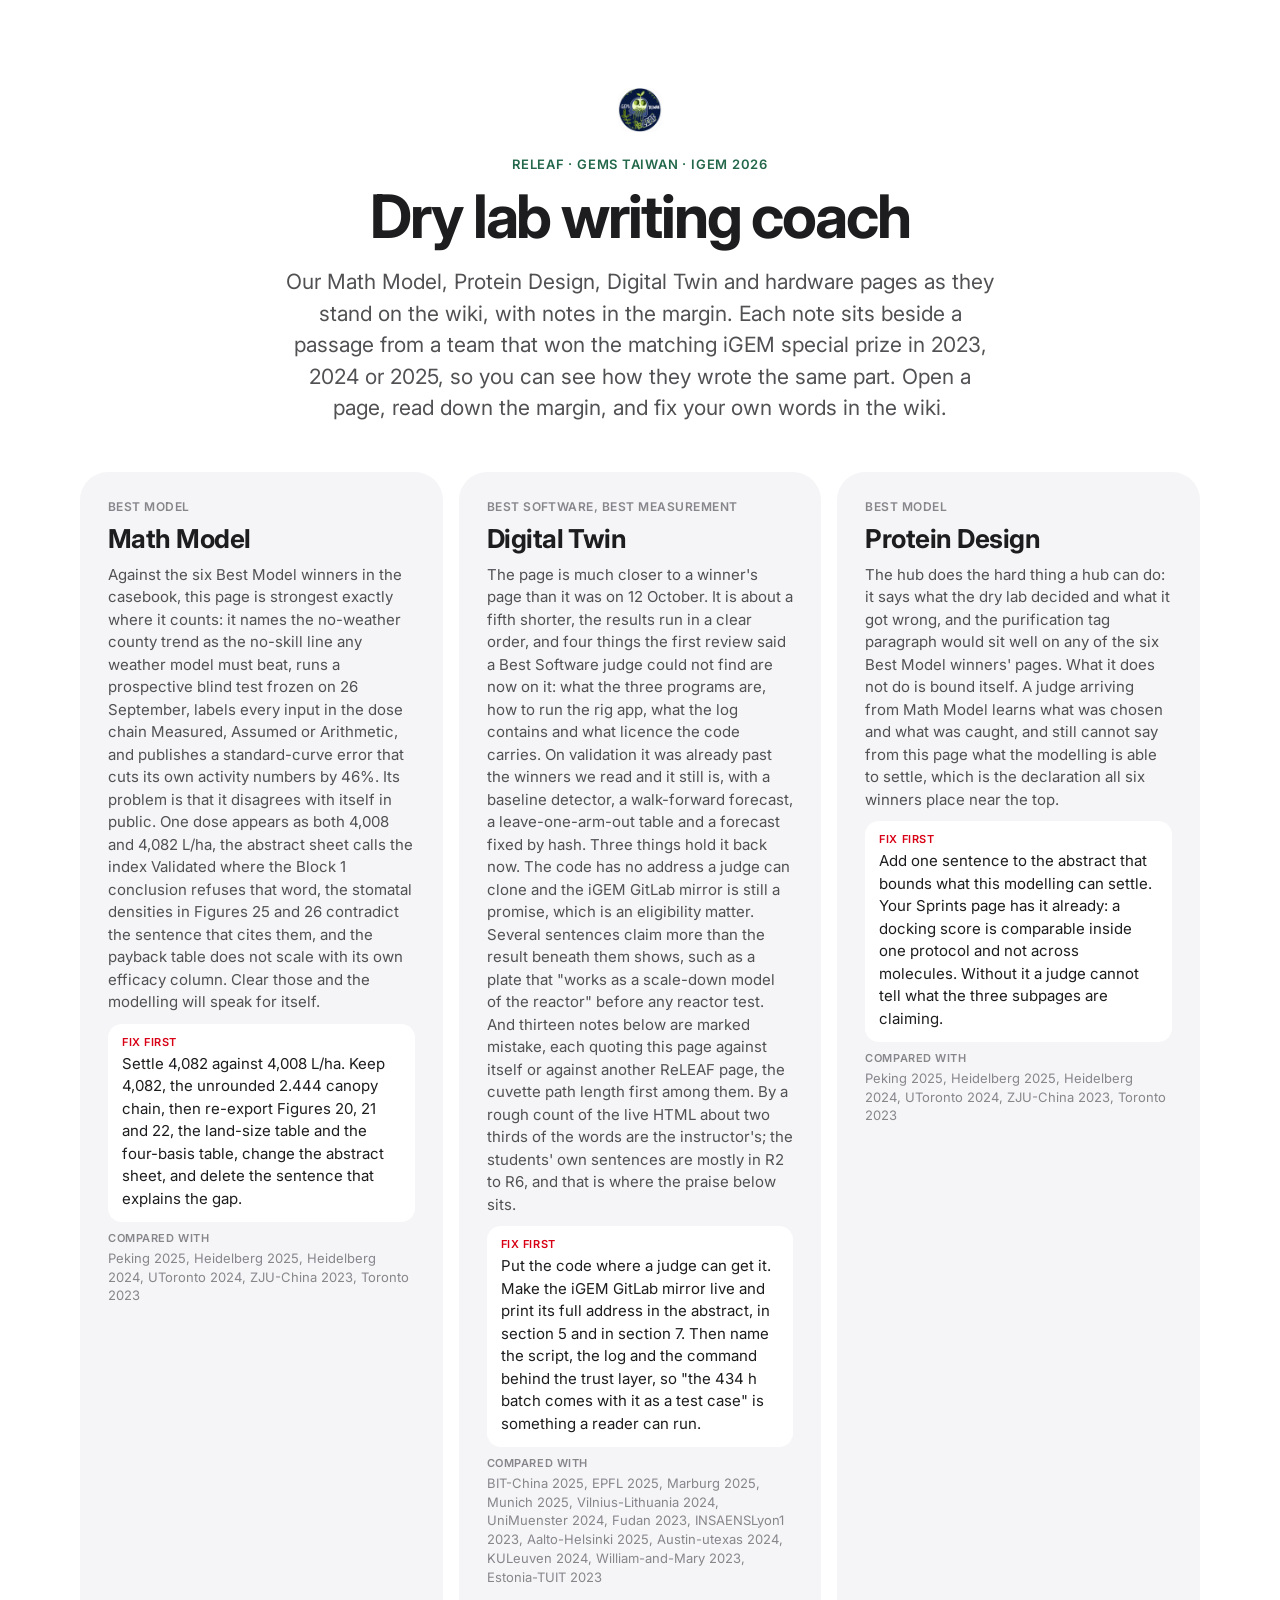
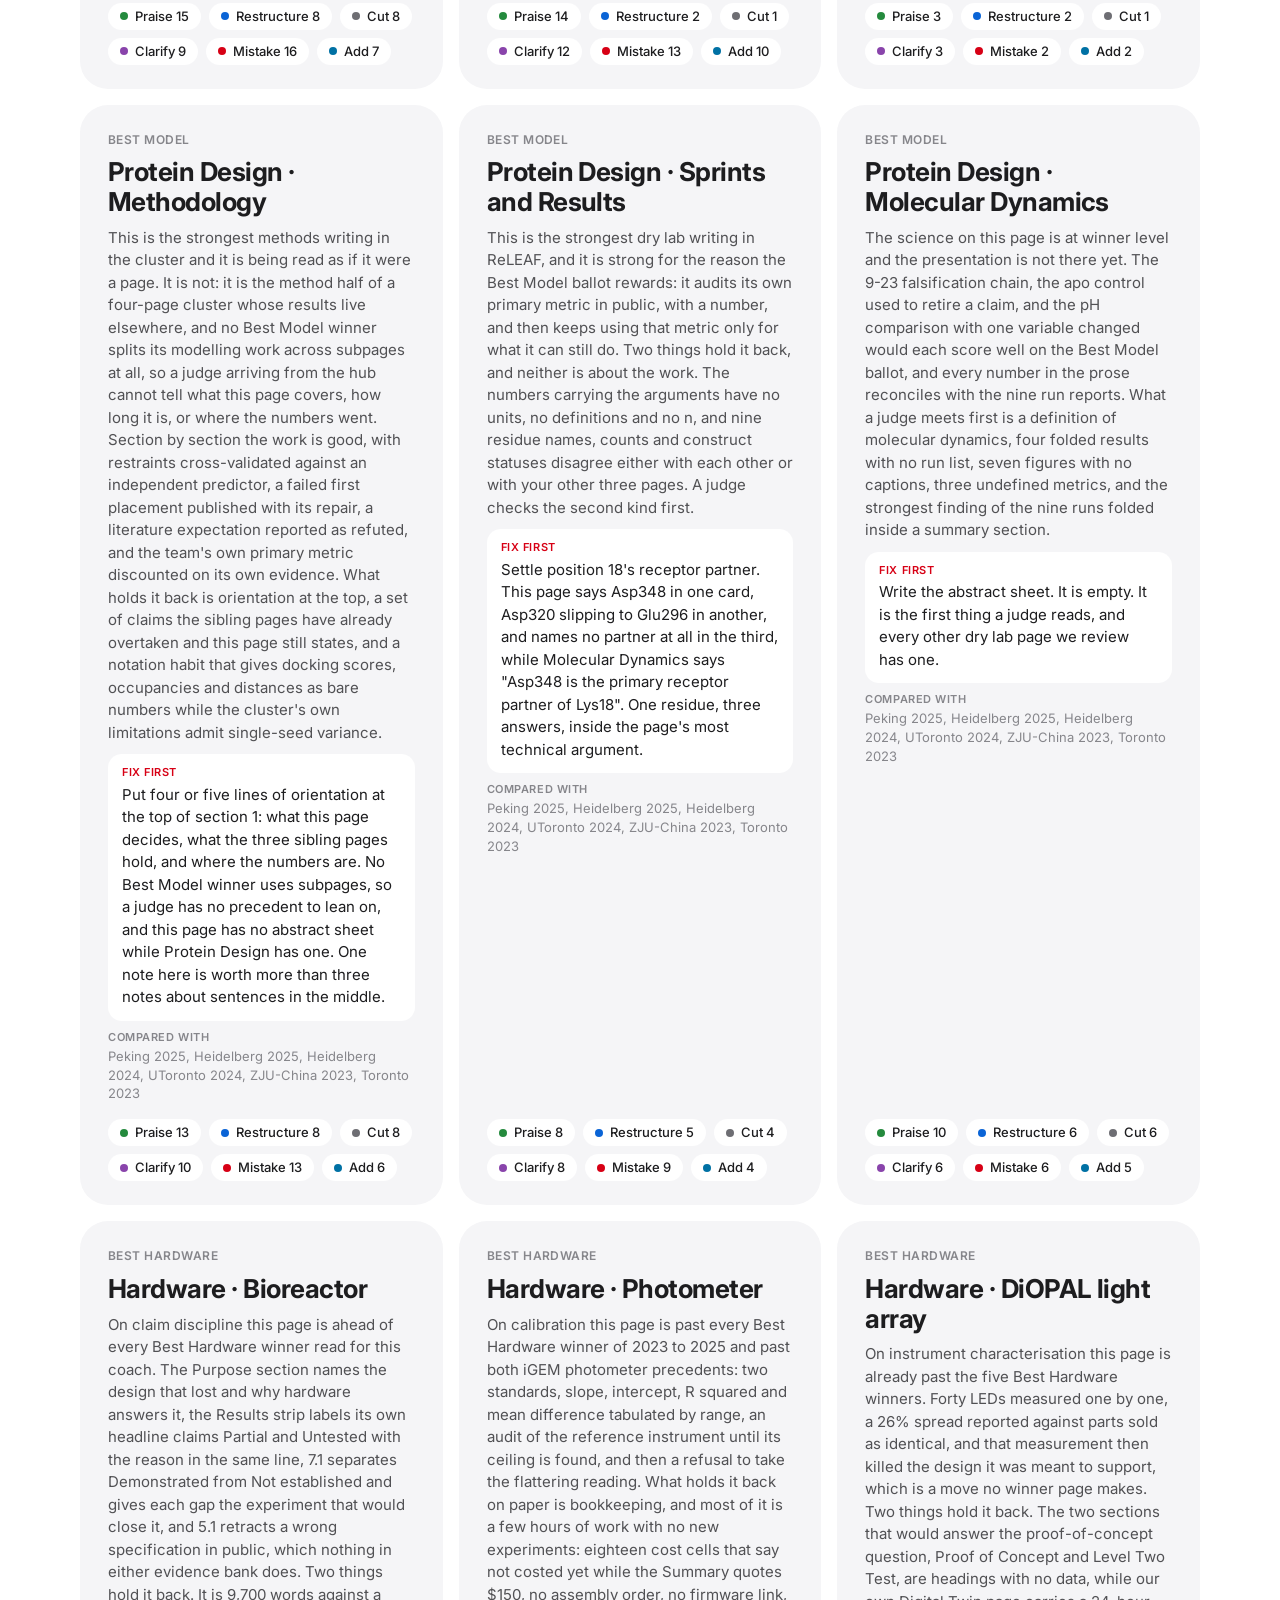
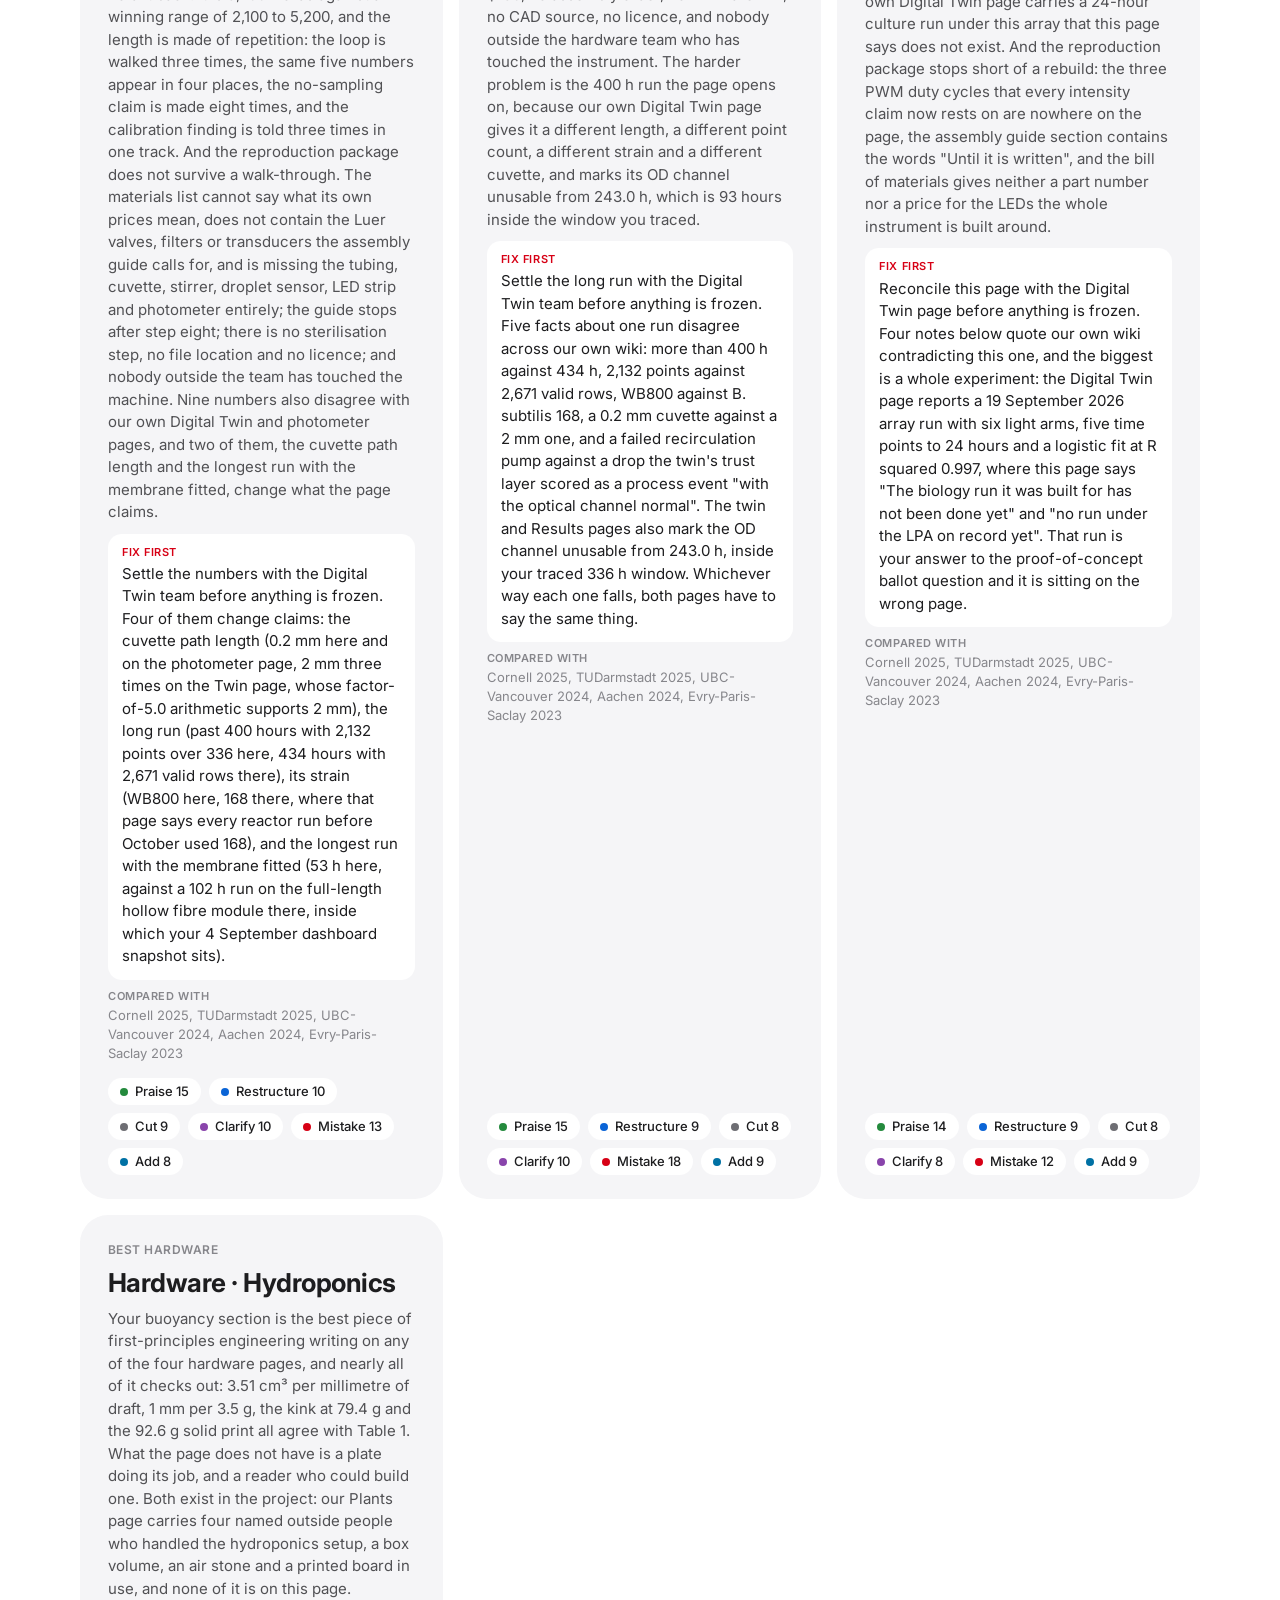
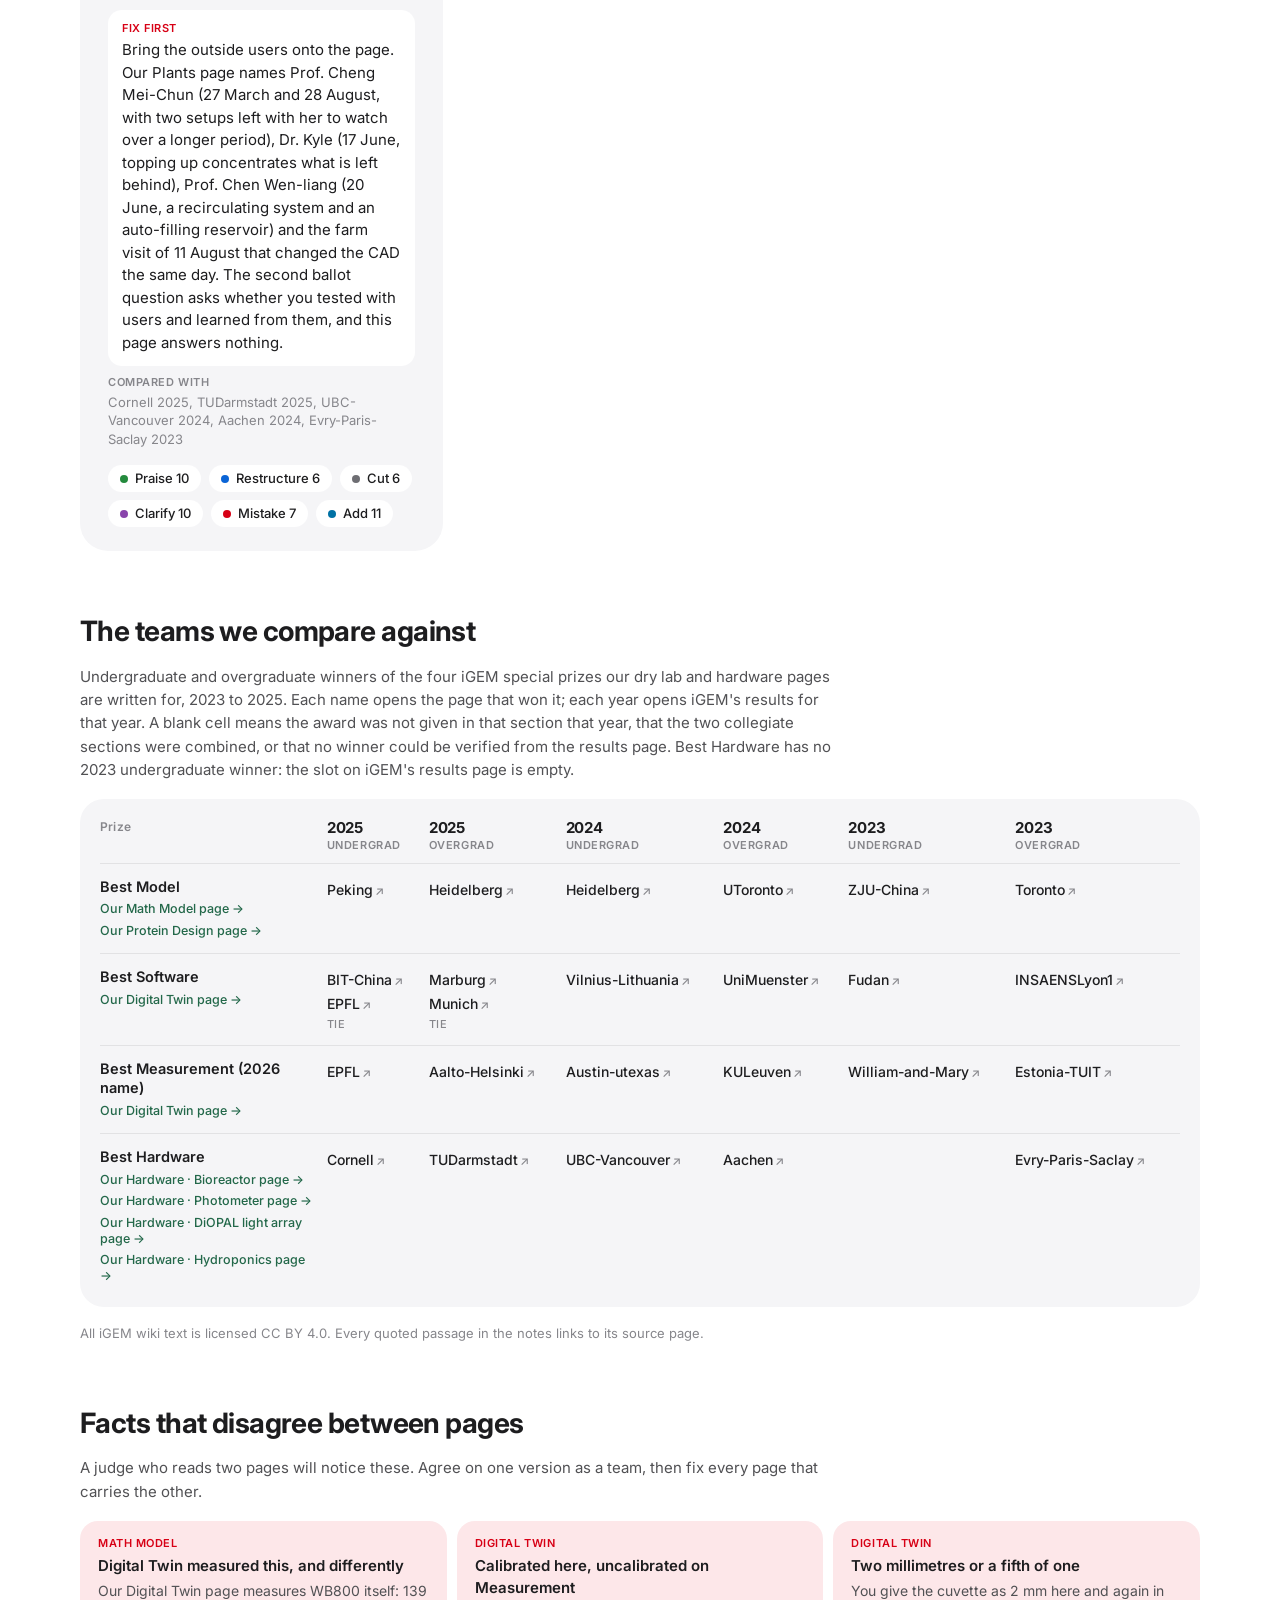
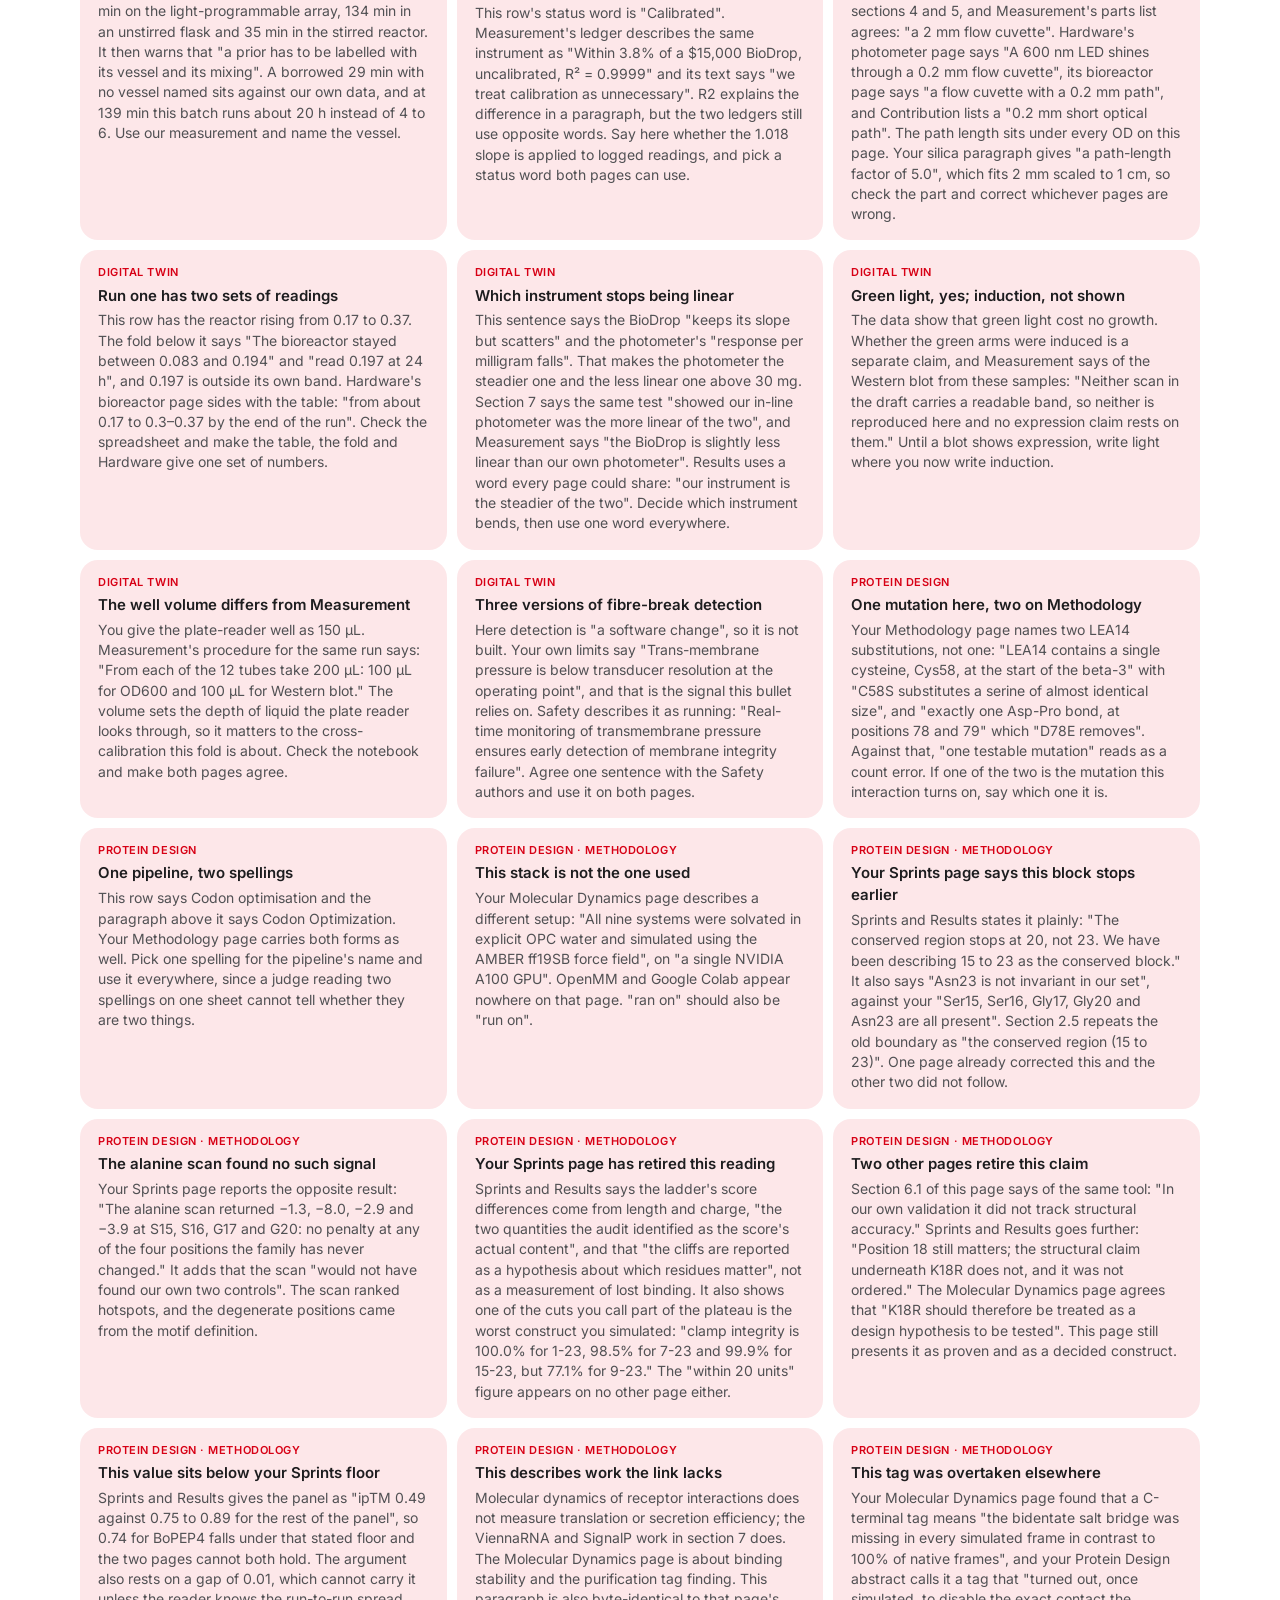
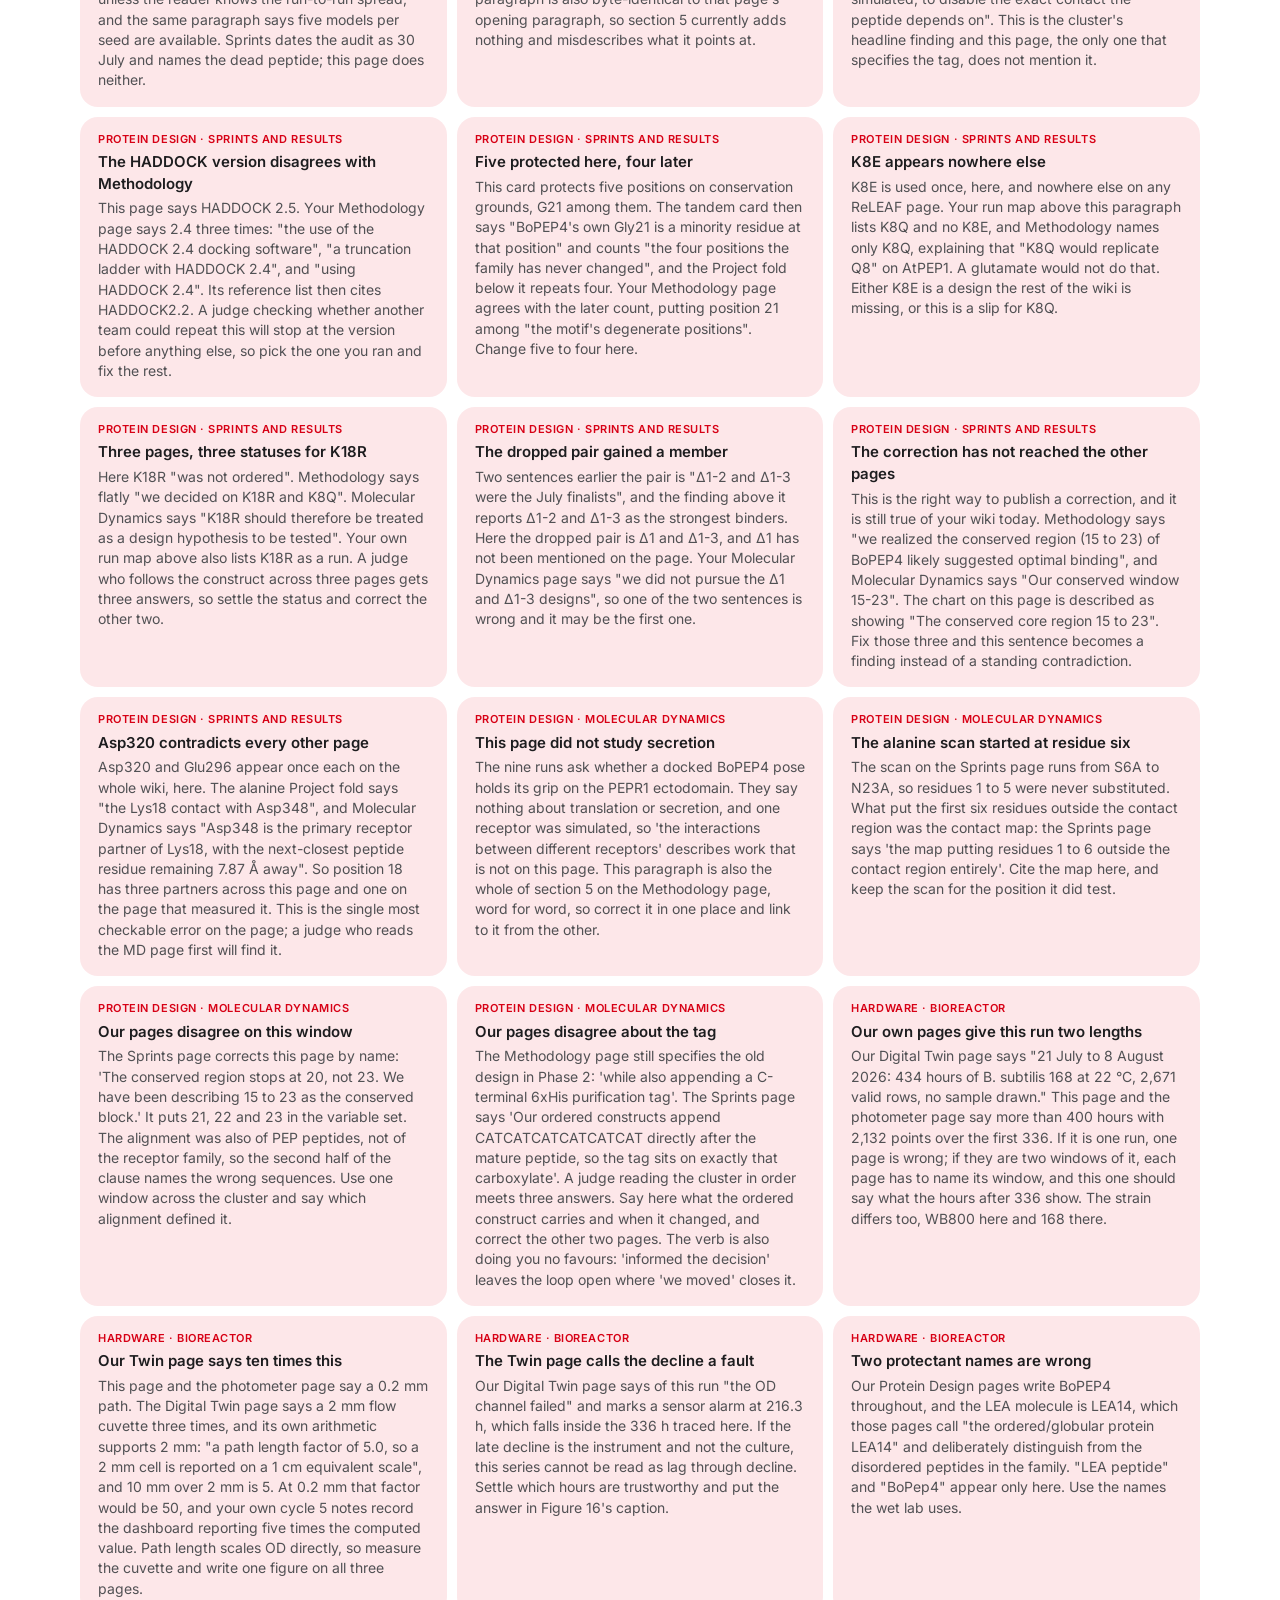
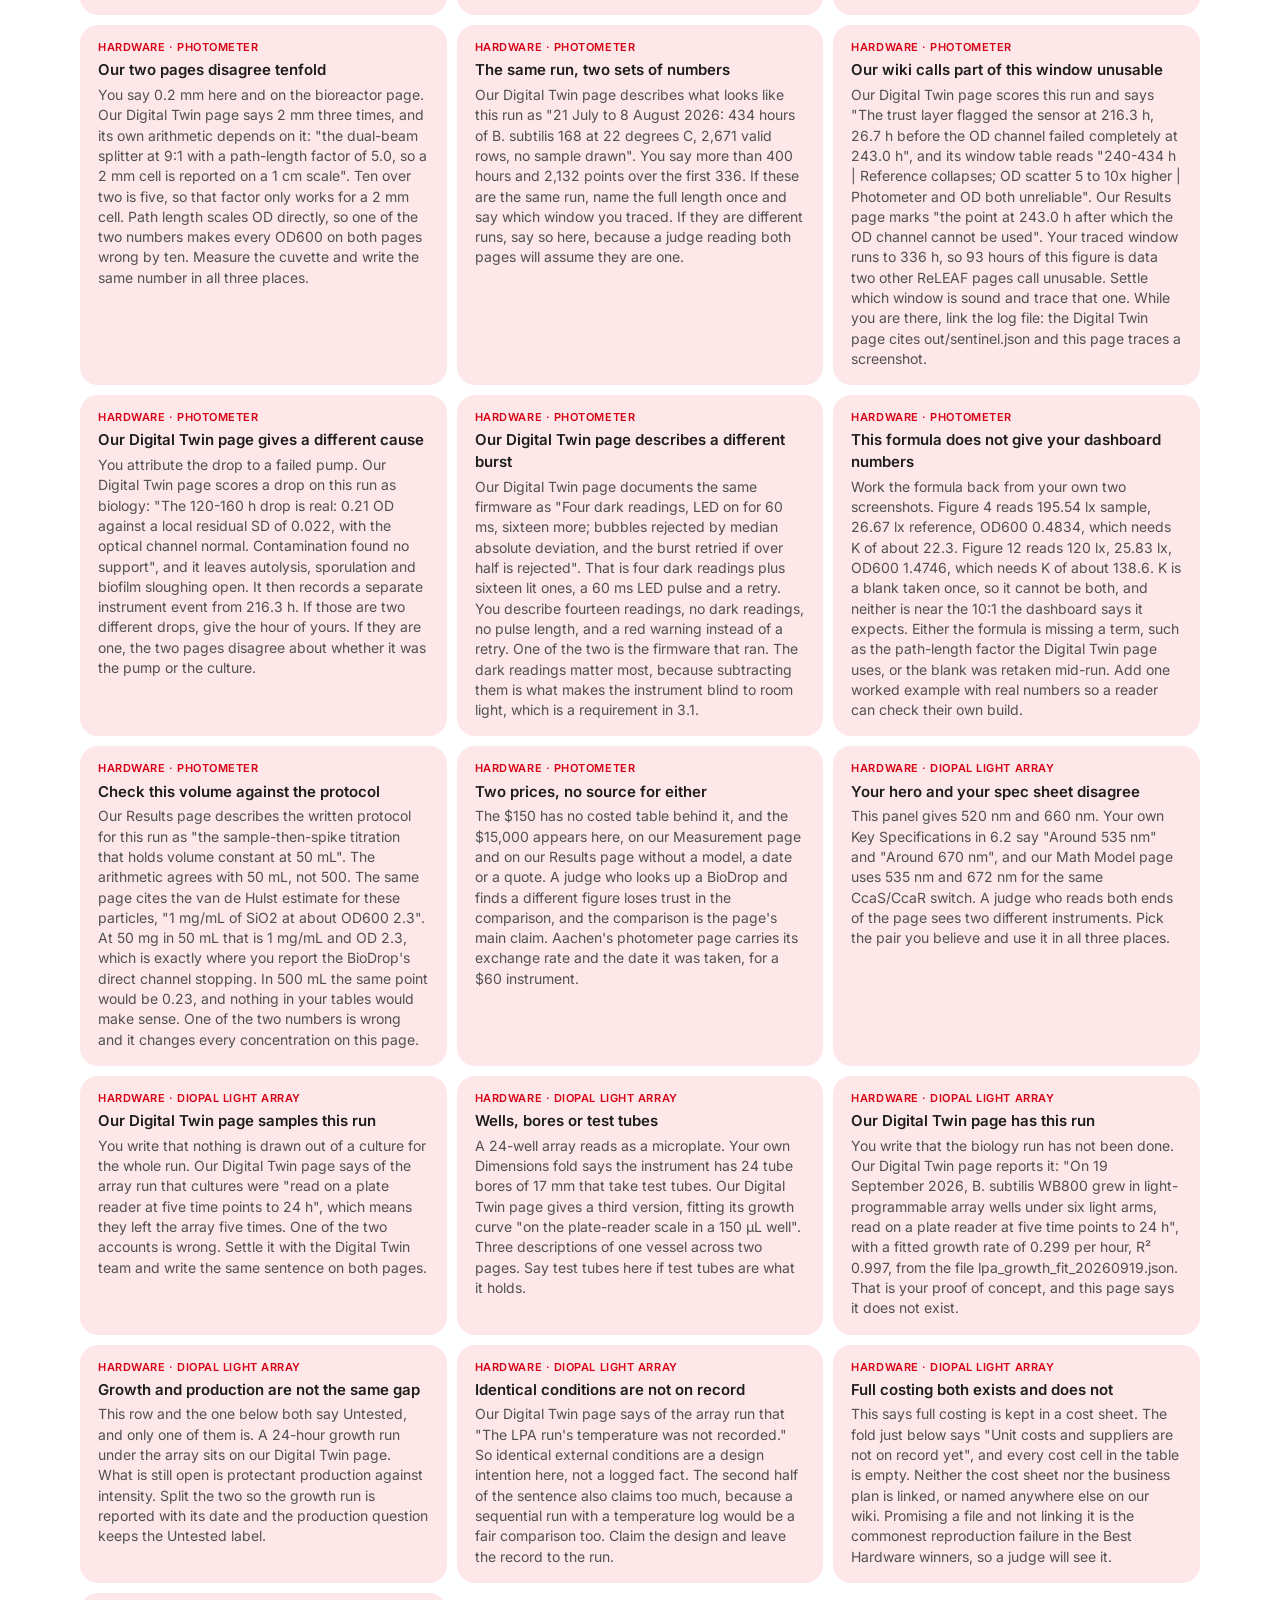
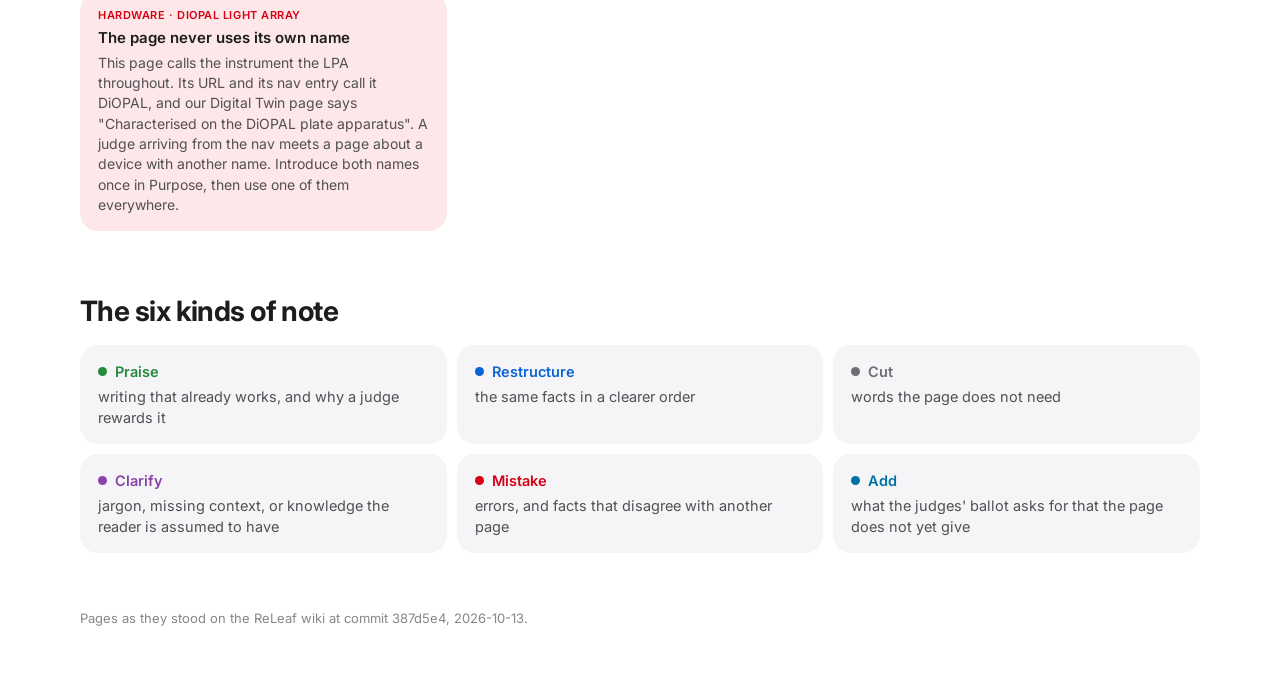
==== commit 061557e3: "Digital Twin re-reviewed against the 13 October page: 52 notes, summary rewritten The page was cut b" ====
--- a/docs/index.html
+++ b/docs/index.html
@@ -6,8 +6,8 @@
   <title>Dry Lab Writing Coach | ReLEAF</title>
   <link rel="icon" href="assets/img/logo.png" />
   <link rel="stylesheet" href="assets/css/tokens.css" />
-  <link rel="stylesheet" href="coach/coach.css?v=1013114921" />
-  <link rel="stylesheet" href="coach/landing.css?v=1013114921" />
+  <link rel="stylesheet" href="coach/coach.css?v=1013121929" />
+  <link rel="stylesheet" href="coach/landing.css?v=1013121929" />
 </head>
 <body class="lp">
   <header class="lp-head">
@@ -29,10 +29,10 @@
       <a class="lp-card" href="software/">
         <span class="lp-card__prize">Best Software, Best Measurement</span>
         <h3>Digital Twin</h3>
-        <p>On evidence this page is already past the winners. A null-model baseline for the trust layer, a leave-one-arm-out table, a forecast fixed by hash before the batch and a sensor calibration that failed and is reported anyway are moves that none of the eight Best Software winners and none of the six Best Measurement winners we read attempted. Two things hold it back. The software ballot&#x27;s other four questions go unanswered because the page has no install route, no component list, no log format and no protocol on it, and the licence label contradicts the repository&#x27;s own LICENSE file. And the page disagrees with other ReLEAF pages about its own facts: ten of the notes below and about ten more items in extras quote another one of our pages contradicting this one, including the strain of the 434-hour run and whether the 24-hour row behind R5 is a result at all.</p>
-        <p class="lp-card__first"><b>Fix first</b>Reconcile the page against the rest of the wiki before the freeze. Ten notes here and about ten more items in extras quote another ReLEAF page contradicting this one. Three are serious: Hardware and Engineering call the 434-hour run WB800 where you call it 168; Measurement&#x27;s table for the 19 September plate run gives the green arms at 0.008 to 0.083 at 24 h and calls that row a handling fault, which is the row R5 rests on; and Measurement&#x27;s LPA procedure says the plate was incubated at 37 degrees, which removes the registered forecast&#x27;s reason for not applying its own criterion.</p>
+        <p>The page is much closer to a winner&#x27;s page than it was on 12 October. It is about a fifth shorter, the results run in a clear order, and four things the first review said a Best Software judge could not find are now on it: what the three programs are, how to run the rig app, what the log contains and what licence the code carries. On validation it was already past the winners we read and it still is, with a baseline detector, a walk-forward forecast, a leave-one-arm-out table and a forecast fixed by hash. Three things hold it back now. The code has no address a judge can clone and the iGEM GitLab mirror is still a promise, which is an eligibility matter. Several sentences claim more than the result beneath them shows, such as a plate that &quot;works as a scale-down model of the reactor&quot; before any reactor test. And thirteen notes below are marked mistake, each quoting this page against itself or against another ReLEAF page, the cuvette path length first among them. By a rough count of the live HTML about two thirds of the words are the instructor&#x27;s; the students&#x27; own sentences are mostly in R2 to R6, and that is where the praise below sits.</p>
+        <p class="lp-card__first"><b>Fix first</b>Put the code where a judge can get it. Make the iGEM GitLab mirror live and print its full address in the abstract, in section 5 and in section 7. Then name the script, the log and the command behind the trust layer, so &quot;the 434 h batch comes with it as a test case&quot; is something a reader can run.</p>
         <p class="lp-card__vs"><b>Compared with</b>BIT-China 2025, EPFL 2025, Marburg 2025, Munich 2025, Vilnius-Lithuania 2024, UniMuenster 2024, Fudan 2023, INSAENSLyon1 2023, Aalto-Helsinki 2025, Austin-utexas 2024, KULeuven 2024, William-and-Mary 2023, Estonia-TUIT 2023</p>
-        <ul class="cx-sum__counts"><li class="cx-praise">Praise 16</li><li class="cx-restructure">Restructure 1</li><li class="cx-clarify">Clarify 5</li><li class="cx-mistake">Mistake 4</li><li class="cx-suggest">Add 6</li></ul>
+        <ul class="cx-sum__counts"><li class="cx-praise">Praise 14</li><li class="cx-restructure">Restructure 2</li><li class="cx-cut">Cut 1</li><li class="cx-clarify">Clarify 12</li><li class="cx-mistake">Mistake 13</li><li class="cx-suggest">Add 10</li></ul>
       </a>
       <a class="lp-card" href="protein-design/">
         <span class="lp-card__prize">Best Model</span>
@@ -110,12 +110,12 @@
       <p class="lp-win__lic">All iGEM wiki text is licensed CC BY 4.0. Every quoted passage in the notes links to its source page.</p>
     </section>
     
-    <section class="lp-cross"><h2>Facts that disagree between pages</h2><p>A judge who reads two pages will notice these. Agree on one version as a team, then fix every page that carries the other.</p><ul><li><a href="model/#cx-mm-032"><span>Math Model</span><b>Digital Twin measured this, and differently</b>Our Digital Twin page measures WB800 itself: 139 min on the light-programmable array, 134 min in an unstirred flask and 35 min in the stirred reactor. It then warns that &quot;a prior has to be labelled with its vessel and its mixing&quot;. A borrowed 29 min with no vessel named sits against our own data, and at 139 min this batch runs about 20 h instead of 4 to 6. Use our measurement and name the vessel.</a></li><li><a href="software/#cx-dt-019"><span>Digital Twin</span><b>Three pages say this run never happened</b>Our Results page says &quot;The run has not happened. There is no SiO2 data in the archive: no regression, no R2, no graph&quot;, Measurement calls it &quot;a written protocol with no results behind it yet&quot;, and Engineering lists it as a cycle that has not been run. Our Hardware photometer page carries the same numbers you do, so you and Hardware are current and three pages are stale. Tell those three teams, or a judge opening Results will read your best protocol as invented.</a></li><li><a href="software/#cx-dt-026"><span>Digital Twin</span><b>Engineering says the pump failed</b>Our Engineering page gives a cause this page never mentions and then refuses your reading of it: &quot;the recirculation pump had failed, and swapping it knocked the optical axis&quot;, and &quot;We would rather put it that way than the way we first wrote it, which was that the photometer detected the pump dying: nobody was rostered to look at the trace daily, and the fault was noticed late.&quot; Your sentence says the warning was enough time to act. Their sentence says nobody acted. Write the version both pages can stand behind.</a></li><li><a href="software/#cx-dt-038"><span>Digital Twin</span><b>Measurement rejects this whole row</b>Your table gives the weak and medium green arms 0.958 and 0.975 at 24 h. Our Measurement page&#x27;s table for the same 19 September run gives green at 220 and 510 lux as &quot;0.056, 0.083, 0.081&quot; and &quot;0.059, 0.008, 0.036&quot;, and says: &quot;Cultures do not go backwards, so that row is a reading or a handling fault, not a result, and the run has not been repeated.&quot; R5 is the strongest evidence on the page and it rests on the row Measurement throws away. Resolve this before the freeze.</a></li><li><a href="protein-design/#cx-pd-a07"><span>Protein Design</span><b>One mutation here, two on Methodology</b>Your Methodology page names two LEA14 substitutions, not one: &quot;LEA14 contains a single cysteine, Cys58, at the start of the beta-3&quot; with &quot;C58S substitutes a serine of almost identical size&quot;, and &quot;exactly one Asp-Pro bond, at positions 78 and 79&quot; which &quot;D78E removes&quot;. Against that, &quot;one testable mutation&quot; reads as a count error. If one of the two is the mutation this interaction turns on, say which one it is.</a></li><li><a href="protein-design/#cx-pd-a08"><span>Protein Design</span><b>One pipeline, two spellings</b>This row says Codon optimisation and the paragraph above it says Codon Optimization. Your Methodology page carries both forms as well. Pick one spelling for the pipeline&#x27;s name and use it everywhere, since a judge reading two spellings on one sheet cannot tell whether they are two things.</a></li><li><a href="protein-design/methodology/#cx-me-004"><span>Protein Design · Methodology</span><b>This stack is not the one used</b>Your Molecular Dynamics page describes a different setup: &quot;All nine systems were solvated in explicit OPC water and simulated using the AMBER ff19SB force field&quot;, on &quot;a single NVIDIA A100 GPU&quot;. OpenMM and Google Colab appear nowhere on that page. &quot;ran on&quot; should also be &quot;run on&quot;.</a></li><li><a href="protein-design/methodology/#cx-me-015"><span>Protein Design · Methodology</span><b>Your Sprints page says this block stops earlier</b>Sprints and Results states it plainly: &quot;The conserved region stops at 20, not 23. We have been describing 15 to 23 as the conserved block.&quot; It also says &quot;Asn23 is not invariant in our set&quot;, against your &quot;Ser15, Ser16, Gly17, Gly20 and Asn23 are all present&quot;. Section 2.5 repeats the old boundary as &quot;the conserved region (15 to 23)&quot;. One page already corrected this and the other two did not follow.</a></li><li><a href="protein-design/methodology/#cx-me-016"><span>Protein Design · Methodology</span><b>The alanine scan found no such signal</b>Your Sprints page reports the opposite result: &quot;The alanine scan returned −1.3, −8.0, −2.9 and −3.9 at S15, S16, G17 and G20: no penalty at any of the four positions the family has never changed.&quot; It adds that the scan &quot;would not have found our own two controls&quot;. The scan ranked hotspots, and the degenerate positions came from the motif definition.</a></li><li><a href="protein-design/methodology/#cx-me-019"><span>Protein Design · Methodology</span><b>Your Sprints page has retired this reading</b>Sprints and Results says the ladder&#x27;s score differences come from length and charge, &quot;the two quantities the audit identified as the score&#x27;s actual content&quot;, and that &quot;the cliffs are reported as a hypothesis about which residues matter&quot;, not as a measurement of lost binding. It also shows one of the cuts you call part of the plateau is the worst construct you simulated: &quot;clamp integrity is 100.0% for 1-23, 98.5% for 7-23 and 99.9% for 15-23, but 77.1% for 9-23.&quot; The &quot;within 20 units&quot; figure appears on no other page either.</a></li><li><a href="protein-design/methodology/#cx-me-023"><span>Protein Design · Methodology</span><b>Two other pages retire this claim</b>Section 6.1 of this page says of the same tool: &quot;In our own validation it did not track structural accuracy.&quot; Sprints and Results goes further: &quot;Position 18 still matters; the structural claim underneath K18R does not, and it was not ordered.&quot; The Molecular Dynamics page agrees that &quot;K18R should therefore be treated as a design hypothesis to be tested&quot;. This page still presents it as proven and as a decided construct.</a></li><li><a href="protein-design/methodology/#cx-me-045"><span>Protein Design · Methodology</span><b>This value sits below your Sprints floor</b>Sprints and Results gives the panel as &quot;ipTM 0.49 against 0.75 to 0.89 for the rest of the panel&quot;, so 0.74 for BoPEP4 falls under that stated floor and the two pages cannot both hold. The argument also rests on a gap of 0.01, which cannot carry it unless the reader knows the run-to-run spread, and the same paragraph says five models per seed are available. Sprints dates the audit as 30 July and names the dead peptide; this page does neither.</a></li><li><a href="protein-design/methodology/#cx-me-046"><span>Protein Design · Methodology</span><b>This describes work the link lacks</b>Molecular dynamics of receptor interactions does not measure translation or secretion efficiency; the ViennaRNA and SignalP work in section 7 does. The Molecular Dynamics page is about binding stability and the purification tag finding. This paragraph is also byte-identical to that page&#x27;s opening paragraph, so section 5 currently adds nothing and misdescribes what it points at.</a></li><li><a href="protein-design/methodology/#cx-me-054"><span>Protein Design · Methodology</span><b>This tag was overtaken elsewhere</b>Your Molecular Dynamics page found that a C-terminal tag means &quot;the bidentate salt bridge was missing in every simulated frame in contrast to 100% of native frames&quot;, and your Protein Design abstract calls it a tag that &quot;turned out, once simulated, to disable the exact contact the peptide depends on&quot;. This is the cluster&#x27;s headline finding and this page, the only one that specifies the tag, does not mention it.</a></li><li><a href="protein-design/sprints/#cx-sp-006"><span>Protein Design · Sprints and Results</span><b>The HADDOCK version disagrees with Methodology</b>This page says HADDOCK 2.5. Your Methodology page says 2.4 three times: &quot;the use of the HADDOCK 2.4 docking software&quot;, &quot;a truncation ladder with HADDOCK 2.4&quot;, and &quot;using HADDOCK 2.4&quot;. Its reference list then cites HADDOCK2.2. A judge checking whether another team could repeat this will stop at the version before anything else, so pick the one you ran and fix the rest.</a></li><li><a href="protein-design/sprints/#cx-sp-014"><span>Protein Design · Sprints and Results</span><b>Five protected here, four later</b>This card protects five positions on conservation grounds, G21 among them. The tandem card then says &quot;BoPEP4&#x27;s own Gly21 is a minority residue at that position&quot; and counts &quot;the four positions the family has never changed&quot;, and the Project fold below it repeats four. Your Methodology page agrees with the later count, putting position 21 among &quot;the motif&#x27;s degenerate positions&quot;. Change five to four here.</a></li><li><a href="protein-design/sprints/#cx-sp-015"><span>Protein Design · Sprints and Results</span><b>K8E appears nowhere else</b>K8E is used once, here, and nowhere else on any ReLEAF page. Your run map above this paragraph lists K8Q and no K8E, and Methodology names only K8Q, explaining that &quot;K8Q would replicate Q8&quot; on AtPEP1. A glutamate would not do that. Either K8E is a design the rest of the wiki is missing, or this is a slip for K8Q.</a></li><li><a href="protein-design/sprints/#cx-sp-017"><span>Protein Design · Sprints and Results</span><b>Three pages, three statuses for K18R</b>Here K18R &quot;was not ordered&quot;. Methodology says flatly &quot;we decided on K18R and K8Q&quot;. Molecular Dynamics says &quot;K18R should therefore be treated as a design hypothesis to be tested&quot;. Your own run map above also lists K18R as a run. A judge who follows the construct across three pages gets three answers, so settle the status and correct the other two.</a></li><li><a href="protein-design/sprints/#cx-sp-022"><span>Protein Design · Sprints and Results</span><b>The dropped pair gained a member</b>Two sentences earlier the pair is &quot;Δ1-2 and Δ1-3 were the July finalists&quot;, and the finding above it reports Δ1-2 and Δ1-3 as the strongest binders. Here the dropped pair is Δ1 and Δ1-3, and Δ1 has not been mentioned on the page. Your Molecular Dynamics page says &quot;we did not pursue the Δ1 and Δ1-3 designs&quot;, so one of the two sentences is wrong and it may be the first one.</a></li><li><a href="protein-design/sprints/#cx-sp-030"><span>Protein Design · Sprints and Results</span><b>The correction has not reached the other pages</b>This is the right way to publish a correction, and it is still true of your wiki today. Methodology says &quot;we realized the conserved region (15 to 23) of BoPEP4 likely suggested optimal binding&quot;, and Molecular Dynamics says &quot;Our conserved window 15-23&quot;. The chart on this page is described as showing &quot;The conserved core region 15 to 23&quot;. Fix those three and this sentence becomes a finding instead of a standing contradiction.</a></li><li><a href="protein-design/sprints/#cx-sp-037"><span>Protein Design · Sprints and Results</span><b>Asp320 contradicts every other page</b>Asp320 and Glu296 appear once each on the whole wiki, here. The alanine Project fold says &quot;the Lys18 contact with Asp348&quot;, and Molecular Dynamics says &quot;Asp348 is the primary receptor partner of Lys18, with the next-closest peptide residue remaining 7.87 Å away&quot;. So position 18 has three partners across this page and one on the page that measured it. This is the single most checkable error on the page; a judge who reads the MD page first will find it.</a></li><li><a href="protein-design/molecular-dynamics/#cx-md-002"><span>Protein Design · Molecular Dynamics</span><b>This page did not study secretion</b>The nine runs ask whether a docked BoPEP4 pose holds its grip on the PEPR1 ectodomain. They say nothing about translation or secretion, and one receptor was simulated, so &#x27;the interactions between different receptors&#x27; describes work that is not on this page. This paragraph is also the whole of section 5 on the Methodology page, word for word, so correct it in one place and link to it from the other.</a></li><li><a href="protein-design/molecular-dynamics/#cx-md-018"><span>Protein Design · Molecular Dynamics</span><b>The alanine scan started at residue six</b>The scan on the Sprints page runs from S6A to N23A, so residues 1 to 5 were never substituted. What put the first six residues outside the contact region was the contact map: the Sprints page says &#x27;the map putting residues 1 to 6 outside the contact region entirely&#x27;. Cite the map here, and keep the scan for the position it did test.</a></li><li><a href="protein-design/molecular-dynamics/#cx-md-020"><span>Protein Design · Molecular Dynamics</span><b>Our pages disagree on this window</b>The Sprints page corrects this page by name: &#x27;The conserved region stops at 20, not 23. We have been describing 15 to 23 as the conserved block.&#x27; It puts 21, 22 and 23 in the variable set. The alignment was also of PEP peptides, not of the receptor family, so the second half of the clause names the wrong sequences. Use one window across the cluster and say which alignment defined it.</a></li><li><a href="protein-design/molecular-dynamics/#cx-md-041"><span>Protein Design · Molecular Dynamics</span><b>Our pages disagree about the tag</b>The Methodology page still specifies the old design in Phase 2: &#x27;while also appending a C-terminal 6xHis purification tag&#x27;. The Sprints page says &#x27;Our ordered constructs append CATCATCATCATCATCAT directly after the mature peptide, so the tag sits on exactly that carboxylate&#x27;. A judge reading the cluster in order meets three answers. Say here what the ordered construct carries and when it changed, and correct the other two pages. The verb is also doing you no favours: &#x27;informed the decision&#x27; leaves the loop open where &#x27;we moved&#x27; closes it.</a></li><li><a href="hardware/bioreactor/#cx-br-007"><span>Hardware · Bioreactor</span><b>Our own pages give this run two lengths</b>Our Digital Twin page says &quot;21 July to 8 August 2026: 434 hours of B. subtilis 168 at 22 °C, 2,671 valid rows, no sample drawn.&quot; This page and the photometer page say more than 400 hours with 2,132 points over the first 336. If it is one run, one page is wrong; if they are two windows of it, each page has to name its window, and this one should say what the hours after 336 show. The strain differs too, WB800 here and 168 there.</a></li><li><a href="hardware/bioreactor/#cx-br-030"><span>Hardware · Bioreactor</span><b>Our Twin page says ten times this</b>This page and the photometer page say a 0.2 mm path. The Digital Twin page says a 2 mm flow cuvette three times, and its own arithmetic supports 2 mm: &quot;a path length factor of 5.0, so a 2 mm cell is reported on a 1 cm equivalent scale&quot;, and 10 mm over 2 mm is 5. At 0.2 mm that factor would be 50, and your own cycle 5 notes record the dashboard reporting five times the computed value. Path length scales OD directly, so measure the cuvette and write one figure on all three pages.</a></li><li><a href="hardware/bioreactor/#cx-br-037"><span>Hardware · Bioreactor</span><b>The Twin page calls the decline a fault</b>Our Digital Twin page says of this run &quot;the OD channel failed&quot; and marks a sensor alarm at 216.3 h, which falls inside the 336 h traced here. If the late decline is the instrument and not the culture, this series cannot be read as lag through decline. Settle which hours are trustworthy and put the answer in Figure 16&#x27;s caption.</a></li><li><a href="hardware/bioreactor/#cx-br-069"><span>Hardware · Bioreactor</span><b>Two protectant names are wrong</b>Our Protein Design pages write BoPEP4 throughout, and the LEA molecule is LEA14, which those pages call &quot;the ordered/globular protein LEA14&quot; and deliberately distinguish from the disordered peptides in the family. &quot;LEA peptide&quot; and &quot;BoPep4&quot; appear only here. Use the names the wet lab uses.</a></li><li><a href="hardware/photometer/#cx-ph-003"><span>Hardware · Photometer</span><b>Our two pages disagree tenfold</b>You say 0.2 mm here and on the bioreactor page. Our Digital Twin page says 2 mm three times, and its own arithmetic depends on it: &quot;the dual-beam splitter at 9:1 with a path-length factor of 5.0, so a 2 mm cell is reported on a 1 cm scale&quot;. Ten over two is five, so that factor only works for a 2 mm cell. Path length scales OD directly, so one of the two numbers makes every OD600 on both pages wrong by ten. Measure the cuvette and write the same number in all three places.</a></li><li><a href="hardware/photometer/#cx-ph-005"><span>Hardware · Photometer</span><b>The same run, two sets of numbers</b>Our Digital Twin page describes what looks like this run as &quot;21 July to 8 August 2026: 434 hours of B. subtilis 168 at 22 degrees C, 2,671 valid rows, no sample drawn&quot;. You say more than 400 hours and 2,132 points over the first 336. If these are the same run, name the full length once and say which window you traced. If they are different runs, say so here, because a judge reading both pages will assume they are one.</a></li><li><a href="hardware/photometer/#cx-ph-017"><span>Hardware · Photometer</span><b>Our wiki calls part of this window unusable</b>Our Digital Twin page scores this run and says &quot;The trust layer flagged the sensor at 216.3 h, 26.7 h before the OD channel failed completely at 243.0 h&quot;, and its window table reads &quot;240-434 h | Reference collapses; OD scatter 5 to 10x higher | Photometer and OD both unreliable&quot;. Our Results page marks &quot;the point at 243.0 h after which the OD channel cannot be used&quot;. Your traced window runs to 336 h, so 93 hours of this figure is data two other ReLEAF pages call unusable. Settle which window is sound and trace that one. While you are there, link the log file: the Digital Twin page cites out/sentinel.json and this page traces a screenshot.</a></li><li><a href="hardware/photometer/#cx-ph-020"><span>Hardware · Photometer</span><b>Our Digital Twin page gives a different cause</b>You attribute the drop to a failed pump. Our Digital Twin page scores a drop on this run as biology: &quot;The 120-160 h drop is real: 0.21 OD against a local residual SD of 0.022, with the optical channel normal. Contamination found no support&quot;, and it leaves autolysis, sporulation and biofilm sloughing open. It then records a separate instrument event from 216.3 h. If those are two different drops, give the hour of yours. If they are one, the two pages disagree about whether it was the pump or the culture.</a></li><li><a href="hardware/photometer/#cx-ph-046"><span>Hardware · Photometer</span><b>Our Digital Twin page describes a different burst</b>Our Digital Twin page documents the same firmware as &quot;Four dark readings, LED on for 60 ms, sixteen more; bubbles rejected by median absolute deviation, and the burst retried if over half is rejected&quot;. That is four dark readings plus sixteen lit ones, a 60 ms LED pulse and a retry. You describe fourteen readings, no dark readings, no pulse length, and a red warning instead of a retry. One of the two is the firmware that ran. The dark readings matter most, because subtracting them is what makes the instrument blind to room light, which is a requirement in 3.1.</a></li><li><a href="hardware/photometer/#cx-ph-049"><span>Hardware · Photometer</span><b>This formula does not give your dashboard numbers</b>Work the formula back from your own two screenshots. Figure 4 reads 195.54 lx sample, 26.67 lx reference, OD600 0.4834, which needs K of about 22.3. Figure 12 reads 120 lx, 25.83 lx, OD600 1.4746, which needs K of about 138.6. K is a blank taken once, so it cannot be both, and neither is near the 10:1 the dashboard says it expects. Either the formula is missing a term, such as the path-length factor the Digital Twin page uses, or the blank was retaken mid-run. Add one worked example with real numbers so a reader can check their own build.</a></li><li><a href="hardware/photometer/#cx-ph-054"><span>Hardware · Photometer</span><b>Check this volume against the protocol</b>Our Results page describes the written protocol for this run as &quot;the sample-then-spike titration that holds volume constant at 50 mL&quot;. The arithmetic agrees with 50 mL, not 500. The same page cites the van de Hulst estimate for these particles, &quot;1 mg/mL of SiO2 at about OD600 2.3&quot;. At 50 mg in 50 mL that is 1 mg/mL and OD 2.3, which is exactly where you report the BioDrop&#x27;s direct channel stopping. In 500 mL the same point would be 0.23, and nothing in your tables would make sense. One of the two numbers is wrong and it changes every concentration on this page.</a></li><li><a href="hardware/photometer/#cx-ph-062"><span>Hardware · Photometer</span><b>Two prices, no source for either</b>The $150 has no costed table behind it, and the $15,000 appears here, on our Measurement page and on our Results page without a model, a date or a quote. A judge who looks up a BioDrop and finds a different figure loses trust in the comparison, and the comparison is the page&#x27;s main claim. Aachen&#x27;s photometer page carries its exchange rate and the date it was taken, for a $60 instrument.</a></li><li><a href="hardware/diopal/#cx-dp-001"><span>Hardware · DiOPAL light array</span><b>Your hero and your spec sheet disagree</b>This panel gives 520 nm and 660 nm. Your own Key Specifications in 6.2 say &quot;Around 535 nm&quot; and &quot;Around 670 nm&quot;, and our Math Model page uses 535 nm and 672 nm for the same CcaS/CcaR switch. A judge who reads both ends of the page sees two different instruments. Pick the pair you believe and use it in all three places.</a></li><li><a href="hardware/diopal/#cx-dp-003"><span>Hardware · DiOPAL light array</span><b>Our Digital Twin page samples this run</b>You write that nothing is drawn out of a culture for the whole run. Our Digital Twin page says of the array run that cultures were &quot;read on a plate reader at five time points to 24 h&quot;, which means they left the array five times. One of the two accounts is wrong. Settle it with the Digital Twin team and write the same sentence on both pages.</a></li><li><a href="hardware/diopal/#cx-dp-007"><span>Hardware · DiOPAL light array</span><b>Wells, bores or test tubes</b>A 24-well array reads as a microplate. Your own Dimensions fold says the instrument has 24 tube bores of 17 mm that take test tubes. Our Digital Twin page gives a third version, fitting its growth curve &quot;on the plate-reader scale in a 150 µL well&quot;. Three descriptions of one vessel across two pages. Say test tubes here if test tubes are what it holds.</a></li><li><a href="hardware/diopal/#cx-dp-009"><span>Hardware · DiOPAL light array</span><b>Our Digital Twin page has this run</b>You write that the biology run has not been done. Our Digital Twin page reports it: &quot;On 19 September 2026, B. subtilis WB800 grew in light-programmable array wells under six light arms, read on a plate reader at five time points to 24 h&quot;, with a fitted growth rate of 0.299 per hour, R² 0.997, from the file lpa_growth_fit_20260919.json. That is your proof of concept, and this page says it does not exist.</a></li><li><a href="hardware/diopal/#cx-dp-012"><span>Hardware · DiOPAL light array</span><b>Growth and production are not the same gap</b>This row and the one below both say Untested, and only one of them is. A 24-hour growth run under the array sits on our Digital Twin page. What is still open is protectant production against intensity. Split the two so the growth run is reported with its date and the production question keeps the Untested label.</a></li><li><a href="hardware/diopal/#cx-dp-016"><span>Hardware · DiOPAL light array</span><b>Identical conditions are not on record</b>Our Digital Twin page says of the array run that &quot;The LPA run&#x27;s temperature was not recorded.&quot; So identical external conditions are a design intention here, not a logged fact. The second half of the sentence also claims too much, because a sequential run with a temperature log would be a fair comparison too. Claim the design and leave the record to the run.</a></li><li><a href="hardware/diopal/#cx-dp-050"><span>Hardware · DiOPAL light array</span><b>Full costing both exists and does not</b>This says full costing is kept in a cost sheet. The fold just below says &quot;Unit costs and suppliers are not on record yet&quot;, and every cost cell in the table is empty. Neither the cost sheet nor the business plan is linked, or named anywhere else on our wiki. Promising a file and not linking it is the commonest reproduction failure in the Best Hardware winners, so a judge will see it.</a></li><li><a href="hardware/diopal/#cx-dp-059"><span>Hardware · DiOPAL light array</span><b>The page never uses its own name</b>This page calls the instrument the LPA throughout. Its URL and its nav entry call it DiOPAL, and our Digital Twin page says &quot;Characterised on the DiOPAL plate apparatus&quot;. A judge arriving from the nav meets a page about a device with another name. Introduce both names once in Purpose, then use one of them everywhere.</a></li></ul></section>
+    <section class="lp-cross"><h2>Facts that disagree between pages</h2><p>A judge who reads two pages will notice these. Agree on one version as a team, then fix every page that carries the other.</p><ul><li><a href="model/#cx-mm-032"><span>Math Model</span><b>Digital Twin measured this, and differently</b>Our Digital Twin page measures WB800 itself: 139 min on the light-programmable array, 134 min in an unstirred flask and 35 min in the stirred reactor. It then warns that &quot;a prior has to be labelled with its vessel and its mixing&quot;. A borrowed 29 min with no vessel named sits against our own data, and at 139 min this batch runs about 20 h instead of 4 to 6. Use our measurement and name the vessel.</a></li><li><a href="software/#cx-dt-a15"><span>Digital Twin</span><b>Calibrated here, uncalibrated on Measurement</b>This row&#x27;s status word is &quot;Calibrated&quot;. Measurement&#x27;s ledger describes the same instrument as &quot;Within 3.8% of a $15,000 BioDrop, uncalibrated, R² = 0.9999&quot; and its text says &quot;we treat calibration as unnecessary&quot;. R2 explains the difference in a paragraph, but the two ledgers still use opposite words. Say here whether the 1.018 slope is applied to logged readings, and pick a status word both pages can use.</a></li><li><a href="software/#cx-dt-103"><span>Digital Twin</span><b>Two millimetres or a fifth of one</b>You give the cuvette as 2 mm here and again in sections 4 and 5, and Measurement&#x27;s parts list agrees: &quot;a 2 mm flow cuvette&quot;. Hardware&#x27;s photometer page says &quot;A 600 nm LED shines through a 0.2 mm flow cuvette&quot;, its bioreactor page says &quot;a flow cuvette with a 0.2 mm path&quot;, and Contribution lists a &quot;0.2 mm short optical path&quot;. The path length sits under every OD on this page. Your silica paragraph gives &quot;a path-length factor of 5.0&quot;, which fits 2 mm scaled to 1 cm, so check the part and correct whichever pages are wrong.</a></li><li><a href="software/#cx-dt-104"><span>Digital Twin</span><b>Run one has two sets of readings</b>This row has the reactor rising from 0.17 to 0.37. The fold below it says &quot;The bioreactor stayed between 0.083 and 0.194&quot; and &quot;read 0.197 at 24 h&quot;, and 0.197 is outside its own band. Hardware&#x27;s bioreactor page sides with the table: &quot;from about 0.17 to 0.3–0.37 by the end of the run&quot;. Check the spreadsheet and make the table, the fold and Hardware give one set of numbers.</a></li><li><a href="software/#cx-dt-106"><span>Digital Twin</span><b>Which instrument stops being linear</b>This sentence says the BioDrop &quot;keeps its slope but scatters&quot; and the photometer&#x27;s &quot;response per milligram falls&quot;. That makes the photometer the steadier one and the less linear one above 30 mg. Section 7 says the same test &quot;showed our in-line photometer was the more linear of the two&quot;, and Measurement says &quot;the BioDrop is slightly less linear than our own photometer&quot;. Results uses a word every page could share: &quot;our instrument is the steadier of the two&quot;. Decide which instrument bends, then use one word everywhere.</a></li><li><a href="software/#cx-dt-117"><span>Digital Twin</span><b>Green light, yes; induction, not shown</b>The data show that green light cost no growth. Whether the green arms were induced is a separate claim, and Measurement says of the Western blot from these samples: &quot;Neither scan in the draft carries a readable band, so neither is reproduced here and no expression claim rests on them.&quot; Until a blot shows expression, write light where you now write induction.</a></li><li><a href="software/#cx-dt-122"><span>Digital Twin</span><b>The well volume differs from Measurement</b>You give the plate-reader well as 150 µL. Measurement&#x27;s procedure for the same run says: &quot;From each of the 12 tubes take 200 µL: 100 µL for OD600 and 100 µL for Western blot.&quot; The volume sets the depth of liquid the plate reader looks through, so it matters to the cross-calibration this fold is about. Check the notebook and make both pages agree.</a></li><li><a href="software/#cx-dt-130"><span>Digital Twin</span><b>Three versions of fibre-break detection</b>Here detection is &quot;a software change&quot;, so it is not built. Your own limits say &quot;Trans-membrane pressure is below transducer resolution at the operating point&quot;, and that is the signal this bullet relies on. Safety describes it as running: &quot;Real-time monitoring of transmembrane pressure ensures early detection of membrane integrity failure&quot;. Agree one sentence with the Safety authors and use it on both pages.</a></li><li><a href="protein-design/#cx-pd-a07"><span>Protein Design</span><b>One mutation here, two on Methodology</b>Your Methodology page names two LEA14 substitutions, not one: &quot;LEA14 contains a single cysteine, Cys58, at the start of the beta-3&quot; with &quot;C58S substitutes a serine of almost identical size&quot;, and &quot;exactly one Asp-Pro bond, at positions 78 and 79&quot; which &quot;D78E removes&quot;. Against that, &quot;one testable mutation&quot; reads as a count error. If one of the two is the mutation this interaction turns on, say which one it is.</a></li><li><a href="protein-design/#cx-pd-a08"><span>Protein Design</span><b>One pipeline, two spellings</b>This row says Codon optimisation and the paragraph above it says Codon Optimization. Your Methodology page carries both forms as well. Pick one spelling for the pipeline&#x27;s name and use it everywhere, since a judge reading two spellings on one sheet cannot tell whether they are two things.</a></li><li><a href="protein-design/methodology/#cx-me-004"><span>Protein Design · Methodology</span><b>This stack is not the one used</b>Your Molecular Dynamics page describes a different setup: &quot;All nine systems were solvated in explicit OPC water and simulated using the AMBER ff19SB force field&quot;, on &quot;a single NVIDIA A100 GPU&quot;. OpenMM and Google Colab appear nowhere on that page. &quot;ran on&quot; should also be &quot;run on&quot;.</a></li><li><a href="protein-design/methodology/#cx-me-015"><span>Protein Design · Methodology</span><b>Your Sprints page says this block stops earlier</b>Sprints and Results states it plainly: &quot;The conserved region stops at 20, not 23. We have been describing 15 to 23 as the conserved block.&quot; It also says &quot;Asn23 is not invariant in our set&quot;, against your &quot;Ser15, Ser16, Gly17, Gly20 and Asn23 are all present&quot;. Section 2.5 repeats the old boundary as &quot;the conserved region (15 to 23)&quot;. One page already corrected this and the other two did not follow.</a></li><li><a href="protein-design/methodology/#cx-me-016"><span>Protein Design · Methodology</span><b>The alanine scan found no such signal</b>Your Sprints page reports the opposite result: &quot;The alanine scan returned −1.3, −8.0, −2.9 and −3.9 at S15, S16, G17 and G20: no penalty at any of the four positions the family has never changed.&quot; It adds that the scan &quot;would not have found our own two controls&quot;. The scan ranked hotspots, and the degenerate positions came from the motif definition.</a></li><li><a href="protein-design/methodology/#cx-me-019"><span>Protein Design · Methodology</span><b>Your Sprints page has retired this reading</b>Sprints and Results says the ladder&#x27;s score differences come from length and charge, &quot;the two quantities the audit identified as the score&#x27;s actual content&quot;, and that &quot;the cliffs are reported as a hypothesis about which residues matter&quot;, not as a measurement of lost binding. It also shows one of the cuts you call part of the plateau is the worst construct you simulated: &quot;clamp integrity is 100.0% for 1-23, 98.5% for 7-23 and 99.9% for 15-23, but 77.1% for 9-23.&quot; The &quot;within 20 units&quot; figure appears on no other page either.</a></li><li><a href="protein-design/methodology/#cx-me-023"><span>Protein Design · Methodology</span><b>Two other pages retire this claim</b>Section 6.1 of this page says of the same tool: &quot;In our own validation it did not track structural accuracy.&quot; Sprints and Results goes further: &quot;Position 18 still matters; the structural claim underneath K18R does not, and it was not ordered.&quot; The Molecular Dynamics page agrees that &quot;K18R should therefore be treated as a design hypothesis to be tested&quot;. This page still presents it as proven and as a decided construct.</a></li><li><a href="protein-design/methodology/#cx-me-045"><span>Protein Design · Methodology</span><b>This value sits below your Sprints floor</b>Sprints and Results gives the panel as &quot;ipTM 0.49 against 0.75 to 0.89 for the rest of the panel&quot;, so 0.74 for BoPEP4 falls under that stated floor and the two pages cannot both hold. The argument also rests on a gap of 0.01, which cannot carry it unless the reader knows the run-to-run spread, and the same paragraph says five models per seed are available. Sprints dates the audit as 30 July and names the dead peptide; this page does neither.</a></li><li><a href="protein-design/methodology/#cx-me-046"><span>Protein Design · Methodology</span><b>This describes work the link lacks</b>Molecular dynamics of receptor interactions does not measure translation or secretion efficiency; the ViennaRNA and SignalP work in section 7 does. The Molecular Dynamics page is about binding stability and the purification tag finding. This paragraph is also byte-identical to that page&#x27;s opening paragraph, so section 5 currently adds nothing and misdescribes what it points at.</a></li><li><a href="protein-design/methodology/#cx-me-054"><span>Protein Design · Methodology</span><b>This tag was overtaken elsewhere</b>Your Molecular Dynamics page found that a C-terminal tag means &quot;the bidentate salt bridge was missing in every simulated frame in contrast to 100% of native frames&quot;, and your Protein Design abstract calls it a tag that &quot;turned out, once simulated, to disable the exact contact the peptide depends on&quot;. This is the cluster&#x27;s headline finding and this page, the only one that specifies the tag, does not mention it.</a></li><li><a href="protein-design/sprints/#cx-sp-006"><span>Protein Design · Sprints and Results</span><b>The HADDOCK version disagrees with Methodology</b>This page says HADDOCK 2.5. Your Methodology page says 2.4 three times: &quot;the use of the HADDOCK 2.4 docking software&quot;, &quot;a truncation ladder with HADDOCK 2.4&quot;, and &quot;using HADDOCK 2.4&quot;. Its reference list then cites HADDOCK2.2. A judge checking whether another team could repeat this will stop at the version before anything else, so pick the one you ran and fix the rest.</a></li><li><a href="protein-design/sprints/#cx-sp-014"><span>Protein Design · Sprints and Results</span><b>Five protected here, four later</b>This card protects five positions on conservation grounds, G21 among them. The tandem card then says &quot;BoPEP4&#x27;s own Gly21 is a minority residue at that position&quot; and counts &quot;the four positions the family has never changed&quot;, and the Project fold below it repeats four. Your Methodology page agrees with the later count, putting position 21 among &quot;the motif&#x27;s degenerate positions&quot;. Change five to four here.</a></li><li><a href="protein-design/sprints/#cx-sp-015"><span>Protein Design · Sprints and Results</span><b>K8E appears nowhere else</b>K8E is used once, here, and nowhere else on any ReLEAF page. Your run map above this paragraph lists K8Q and no K8E, and Methodology names only K8Q, explaining that &quot;K8Q would replicate Q8&quot; on AtPEP1. A glutamate would not do that. Either K8E is a design the rest of the wiki is missing, or this is a slip for K8Q.</a></li><li><a href="protein-design/sprints/#cx-sp-017"><span>Protein Design · Sprints and Results</span><b>Three pages, three statuses for K18R</b>Here K18R &quot;was not ordered&quot;. Methodology says flatly &quot;we decided on K18R and K8Q&quot;. Molecular Dynamics says &quot;K18R should therefore be treated as a design hypothesis to be tested&quot;. Your own run map above also lists K18R as a run. A judge who follows the construct across three pages gets three answers, so settle the status and correct the other two.</a></li><li><a href="protein-design/sprints/#cx-sp-022"><span>Protein Design · Sprints and Results</span><b>The dropped pair gained a member</b>Two sentences earlier the pair is &quot;Δ1-2 and Δ1-3 were the July finalists&quot;, and the finding above it reports Δ1-2 and Δ1-3 as the strongest binders. Here the dropped pair is Δ1 and Δ1-3, and Δ1 has not been mentioned on the page. Your Molecular Dynamics page says &quot;we did not pursue the Δ1 and Δ1-3 designs&quot;, so one of the two sentences is wrong and it may be the first one.</a></li><li><a href="protein-design/sprints/#cx-sp-030"><span>Protein Design · Sprints and Results</span><b>The correction has not reached the other pages</b>This is the right way to publish a correction, and it is still true of your wiki today. Methodology says &quot;we realized the conserved region (15 to 23) of BoPEP4 likely suggested optimal binding&quot;, and Molecular Dynamics says &quot;Our conserved window 15-23&quot;. The chart on this page is described as showing &quot;The conserved core region 15 to 23&quot;. Fix those three and this sentence becomes a finding instead of a standing contradiction.</a></li><li><a href="protein-design/sprints/#cx-sp-037"><span>Protein Design · Sprints and Results</span><b>Asp320 contradicts every other page</b>Asp320 and Glu296 appear once each on the whole wiki, here. The alanine Project fold says &quot;the Lys18 contact with Asp348&quot;, and Molecular Dynamics says &quot;Asp348 is the primary receptor partner of Lys18, with the next-closest peptide residue remaining 7.87 Å away&quot;. So position 18 has three partners across this page and one on the page that measured it. This is the single most checkable error on the page; a judge who reads the MD page first will find it.</a></li><li><a href="protein-design/molecular-dynamics/#cx-md-002"><span>Protein Design · Molecular Dynamics</span><b>This page did not study secretion</b>The nine runs ask whether a docked BoPEP4 pose holds its grip on the PEPR1 ectodomain. They say nothing about translation or secretion, and one receptor was simulated, so &#x27;the interactions between different receptors&#x27; describes work that is not on this page. This paragraph is also the whole of section 5 on the Methodology page, word for word, so correct it in one place and link to it from the other.</a></li><li><a href="protein-design/molecular-dynamics/#cx-md-018"><span>Protein Design · Molecular Dynamics</span><b>The alanine scan started at residue six</b>The scan on the Sprints page runs from S6A to N23A, so residues 1 to 5 were never substituted. What put the first six residues outside the contact region was the contact map: the Sprints page says &#x27;the map putting residues 1 to 6 outside the contact region entirely&#x27;. Cite the map here, and keep the scan for the position it did test.</a></li><li><a href="protein-design/molecular-dynamics/#cx-md-020"><span>Protein Design · Molecular Dynamics</span><b>Our pages disagree on this window</b>The Sprints page corrects this page by name: &#x27;The conserved region stops at 20, not 23. We have been describing 15 to 23 as the conserved block.&#x27; It puts 21, 22 and 23 in the variable set. The alignment was also of PEP peptides, not of the receptor family, so the second half of the clause names the wrong sequences. Use one window across the cluster and say which alignment defined it.</a></li><li><a href="protein-design/molecular-dynamics/#cx-md-041"><span>Protein Design · Molecular Dynamics</span><b>Our pages disagree about the tag</b>The Methodology page still specifies the old design in Phase 2: &#x27;while also appending a C-terminal 6xHis purification tag&#x27;. The Sprints page says &#x27;Our ordered constructs append CATCATCATCATCATCAT directly after the mature peptide, so the tag sits on exactly that carboxylate&#x27;. A judge reading the cluster in order meets three answers. Say here what the ordered construct carries and when it changed, and correct the other two pages. The verb is also doing you no favours: &#x27;informed the decision&#x27; leaves the loop open where &#x27;we moved&#x27; closes it.</a></li><li><a href="hardware/bioreactor/#cx-br-007"><span>Hardware · Bioreactor</span><b>Our own pages give this run two lengths</b>Our Digital Twin page says &quot;21 July to 8 August 2026: 434 hours of B. subtilis 168 at 22 °C, 2,671 valid rows, no sample drawn.&quot; This page and the photometer page say more than 400 hours with 2,132 points over the first 336. If it is one run, one page is wrong; if they are two windows of it, each page has to name its window, and this one should say what the hours after 336 show. The strain differs too, WB800 here and 168 there.</a></li><li><a href="hardware/bioreactor/#cx-br-030"><span>Hardware · Bioreactor</span><b>Our Twin page says ten times this</b>This page and the photometer page say a 0.2 mm path. The Digital Twin page says a 2 mm flow cuvette three times, and its own arithmetic supports 2 mm: &quot;a path length factor of 5.0, so a 2 mm cell is reported on a 1 cm equivalent scale&quot;, and 10 mm over 2 mm is 5. At 0.2 mm that factor would be 50, and your own cycle 5 notes record the dashboard reporting five times the computed value. Path length scales OD directly, so measure the cuvette and write one figure on all three pages.</a></li><li><a href="hardware/bioreactor/#cx-br-037"><span>Hardware · Bioreactor</span><b>The Twin page calls the decline a fault</b>Our Digital Twin page says of this run &quot;the OD channel failed&quot; and marks a sensor alarm at 216.3 h, which falls inside the 336 h traced here. If the late decline is the instrument and not the culture, this series cannot be read as lag through decline. Settle which hours are trustworthy and put the answer in Figure 16&#x27;s caption.</a></li><li><a href="hardware/bioreactor/#cx-br-069"><span>Hardware · Bioreactor</span><b>Two protectant names are wrong</b>Our Protein Design pages write BoPEP4 throughout, and the LEA molecule is LEA14, which those pages call &quot;the ordered/globular protein LEA14&quot; and deliberately distinguish from the disordered peptides in the family. &quot;LEA peptide&quot; and &quot;BoPep4&quot; appear only here. Use the names the wet lab uses.</a></li><li><a href="hardware/photometer/#cx-ph-003"><span>Hardware · Photometer</span><b>Our two pages disagree tenfold</b>You say 0.2 mm here and on the bioreactor page. Our Digital Twin page says 2 mm three times, and its own arithmetic depends on it: &quot;the dual-beam splitter at 9:1 with a path-length factor of 5.0, so a 2 mm cell is reported on a 1 cm scale&quot;. Ten over two is five, so that factor only works for a 2 mm cell. Path length scales OD directly, so one of the two numbers makes every OD600 on both pages wrong by ten. Measure the cuvette and write the same number in all three places.</a></li><li><a href="hardware/photometer/#cx-ph-005"><span>Hardware · Photometer</span><b>The same run, two sets of numbers</b>Our Digital Twin page describes what looks like this run as &quot;21 July to 8 August 2026: 434 hours of B. subtilis 168 at 22 degrees C, 2,671 valid rows, no sample drawn&quot;. You say more than 400 hours and 2,132 points over the first 336. If these are the same run, name the full length once and say which window you traced. If they are different runs, say so here, because a judge reading both pages will assume they are one.</a></li><li><a href="hardware/photometer/#cx-ph-017"><span>Hardware · Photometer</span><b>Our wiki calls part of this window unusable</b>Our Digital Twin page scores this run and says &quot;The trust layer flagged the sensor at 216.3 h, 26.7 h before the OD channel failed completely at 243.0 h&quot;, and its window table reads &quot;240-434 h | Reference collapses; OD scatter 5 to 10x higher | Photometer and OD both unreliable&quot;. Our Results page marks &quot;the point at 243.0 h after which the OD channel cannot be used&quot;. Your traced window runs to 336 h, so 93 hours of this figure is data two other ReLEAF pages call unusable. Settle which window is sound and trace that one. While you are there, link the log file: the Digital Twin page cites out/sentinel.json and this page traces a screenshot.</a></li><li><a href="hardware/photometer/#cx-ph-020"><span>Hardware · Photometer</span><b>Our Digital Twin page gives a different cause</b>You attribute the drop to a failed pump. Our Digital Twin page scores a drop on this run as biology: &quot;The 120-160 h drop is real: 0.21 OD against a local residual SD of 0.022, with the optical channel normal. Contamination found no support&quot;, and it leaves autolysis, sporulation and biofilm sloughing open. It then records a separate instrument event from 216.3 h. If those are two different drops, give the hour of yours. If they are one, the two pages disagree about whether it was the pump or the culture.</a></li><li><a href="hardware/photometer/#cx-ph-046"><span>Hardware · Photometer</span><b>Our Digital Twin page describes a different burst</b>Our Digital Twin page documents the same firmware as &quot;Four dark readings, LED on for 60 ms, sixteen more; bubbles rejected by median absolute deviation, and the burst retried if over half is rejected&quot;. That is four dark readings plus sixteen lit ones, a 60 ms LED pulse and a retry. You describe fourteen readings, no dark readings, no pulse length, and a red warning instead of a retry. One of the two is the firmware that ran. The dark readings matter most, because subtracting them is what makes the instrument blind to room light, which is a requirement in 3.1.</a></li><li><a href="hardware/photometer/#cx-ph-049"><span>Hardware · Photometer</span><b>This formula does not give your dashboard numbers</b>Work the formula back from your own two screenshots. Figure 4 reads 195.54 lx sample, 26.67 lx reference, OD600 0.4834, which needs K of about 22.3. Figure 12 reads 120 lx, 25.83 lx, OD600 1.4746, which needs K of about 138.6. K is a blank taken once, so it cannot be both, and neither is near the 10:1 the dashboard says it expects. Either the formula is missing a term, such as the path-length factor the Digital Twin page uses, or the blank was retaken mid-run. Add one worked example with real numbers so a reader can check their own build.</a></li><li><a href="hardware/photometer/#cx-ph-054"><span>Hardware · Photometer</span><b>Check this volume against the protocol</b>Our Results page describes the written protocol for this run as &quot;the sample-then-spike titration that holds volume constant at 50 mL&quot;. The arithmetic agrees with 50 mL, not 500. The same page cites the van de Hulst estimate for these particles, &quot;1 mg/mL of SiO2 at about OD600 2.3&quot;. At 50 mg in 50 mL that is 1 mg/mL and OD 2.3, which is exactly where you report the BioDrop&#x27;s direct channel stopping. In 500 mL the same point would be 0.23, and nothing in your tables would make sense. One of the two numbers is wrong and it changes every concentration on this page.</a></li><li><a href="hardware/photometer/#cx-ph-062"><span>Hardware · Photometer</span><b>Two prices, no source for either</b>The $150 has no costed table behind it, and the $15,000 appears here, on our Measurement page and on our Results page without a model, a date or a quote. A judge who looks up a BioDrop and finds a different figure loses trust in the comparison, and the comparison is the page&#x27;s main claim. Aachen&#x27;s photometer page carries its exchange rate and the date it was taken, for a $60 instrument.</a></li><li><a href="hardware/diopal/#cx-dp-001"><span>Hardware · DiOPAL light array</span><b>Your hero and your spec sheet disagree</b>This panel gives 520 nm and 660 nm. Your own Key Specifications in 6.2 say &quot;Around 535 nm&quot; and &quot;Around 670 nm&quot;, and our Math Model page uses 535 nm and 672 nm for the same CcaS/CcaR switch. A judge who reads both ends of the page sees two different instruments. Pick the pair you believe and use it in all three places.</a></li><li><a href="hardware/diopal/#cx-dp-003"><span>Hardware · DiOPAL light array</span><b>Our Digital Twin page samples this run</b>You write that nothing is drawn out of a culture for the whole run. Our Digital Twin page says of the array run that cultures were &quot;read on a plate reader at five time points to 24 h&quot;, which means they left the array five times. One of the two accounts is wrong. Settle it with the Digital Twin team and write the same sentence on both pages.</a></li><li><a href="hardware/diopal/#cx-dp-007"><span>Hardware · DiOPAL light array</span><b>Wells, bores or test tubes</b>A 24-well array reads as a microplate. Your own Dimensions fold says the instrument has 24 tube bores of 17 mm that take test tubes. Our Digital Twin page gives a third version, fitting its growth curve &quot;on the plate-reader scale in a 150 µL well&quot;. Three descriptions of one vessel across two pages. Say test tubes here if test tubes are what it holds.</a></li><li><a href="hardware/diopal/#cx-dp-009"><span>Hardware · DiOPAL light array</span><b>Our Digital Twin page has this run</b>You write that the biology run has not been done. Our Digital Twin page reports it: &quot;On 19 September 2026, B. subtilis WB800 grew in light-programmable array wells under six light arms, read on a plate reader at five time points to 24 h&quot;, with a fitted growth rate of 0.299 per hour, R² 0.997, from the file lpa_growth_fit_20260919.json. That is your proof of concept, and this page says it does not exist.</a></li><li><a href="hardware/diopal/#cx-dp-012"><span>Hardware · DiOPAL light array</span><b>Growth and production are not the same gap</b>This row and the one below both say Untested, and only one of them is. A 24-hour growth run under the array sits on our Digital Twin page. What is still open is protectant production against intensity. Split the two so the growth run is reported with its date and the production question keeps the Untested label.</a></li><li><a href="hardware/diopal/#cx-dp-016"><span>Hardware · DiOPAL light array</span><b>Identical conditions are not on record</b>Our Digital Twin page says of the array run that &quot;The LPA run&#x27;s temperature was not recorded.&quot; So identical external conditions are a design intention here, not a logged fact. The second half of the sentence also claims too much, because a sequential run with a temperature log would be a fair comparison too. Claim the design and leave the record to the run.</a></li><li><a href="hardware/diopal/#cx-dp-050"><span>Hardware · DiOPAL light array</span><b>Full costing both exists and does not</b>This says full costing is kept in a cost sheet. The fold just below says &quot;Unit costs and suppliers are not on record yet&quot;, and every cost cell in the table is empty. Neither the cost sheet nor the business plan is linked, or named anywhere else on our wiki. Promising a file and not linking it is the commonest reproduction failure in the Best Hardware winners, so a judge will see it.</a></li><li><a href="hardware/diopal/#cx-dp-059"><span>Hardware · DiOPAL light array</span><b>The page never uses its own name</b>This page calls the instrument the LPA throughout. Its URL and its nav entry call it DiOPAL, and our Digital Twin page says &quot;Characterised on the DiOPAL plate apparatus&quot;. A judge arriving from the nav meets a page about a device with another name. Introduce both names once in Purpose, then use one of them everywhere.</a></li></ul></section>
     <section class="lp-legend">
       <h2>The six kinds of note</h2>
       <ul><li class="cx-praise"><b>Praise</b>writing that already works, and why a judge rewards it</li><li class="cx-restructure"><b>Restructure</b>the same facts in a clearer order</li><li class="cx-cut"><b>Cut</b>words the page does not need</li><li class="cx-clarify"><b>Clarify</b>jargon, missing context, or knowledge the reader is assumed to have</li><li class="cx-mistake"><b>Mistake</b>errors, and facts that disagree with another page</li><li class="cx-suggest"><b>Add</b>what the judges' ballot asks for that the page does not yet give</li></ul>
     </section>
-    <p class="lp-src">Pages as they stood on the ReLeaf wiki at commit 18b6cda, 2026-10-13.</p>
+    <p class="lp-src">Pages as they stood on the ReLeaf wiki at commit 387d5e4, 2026-10-13.</p>
   </main>
 </body>
 </html>
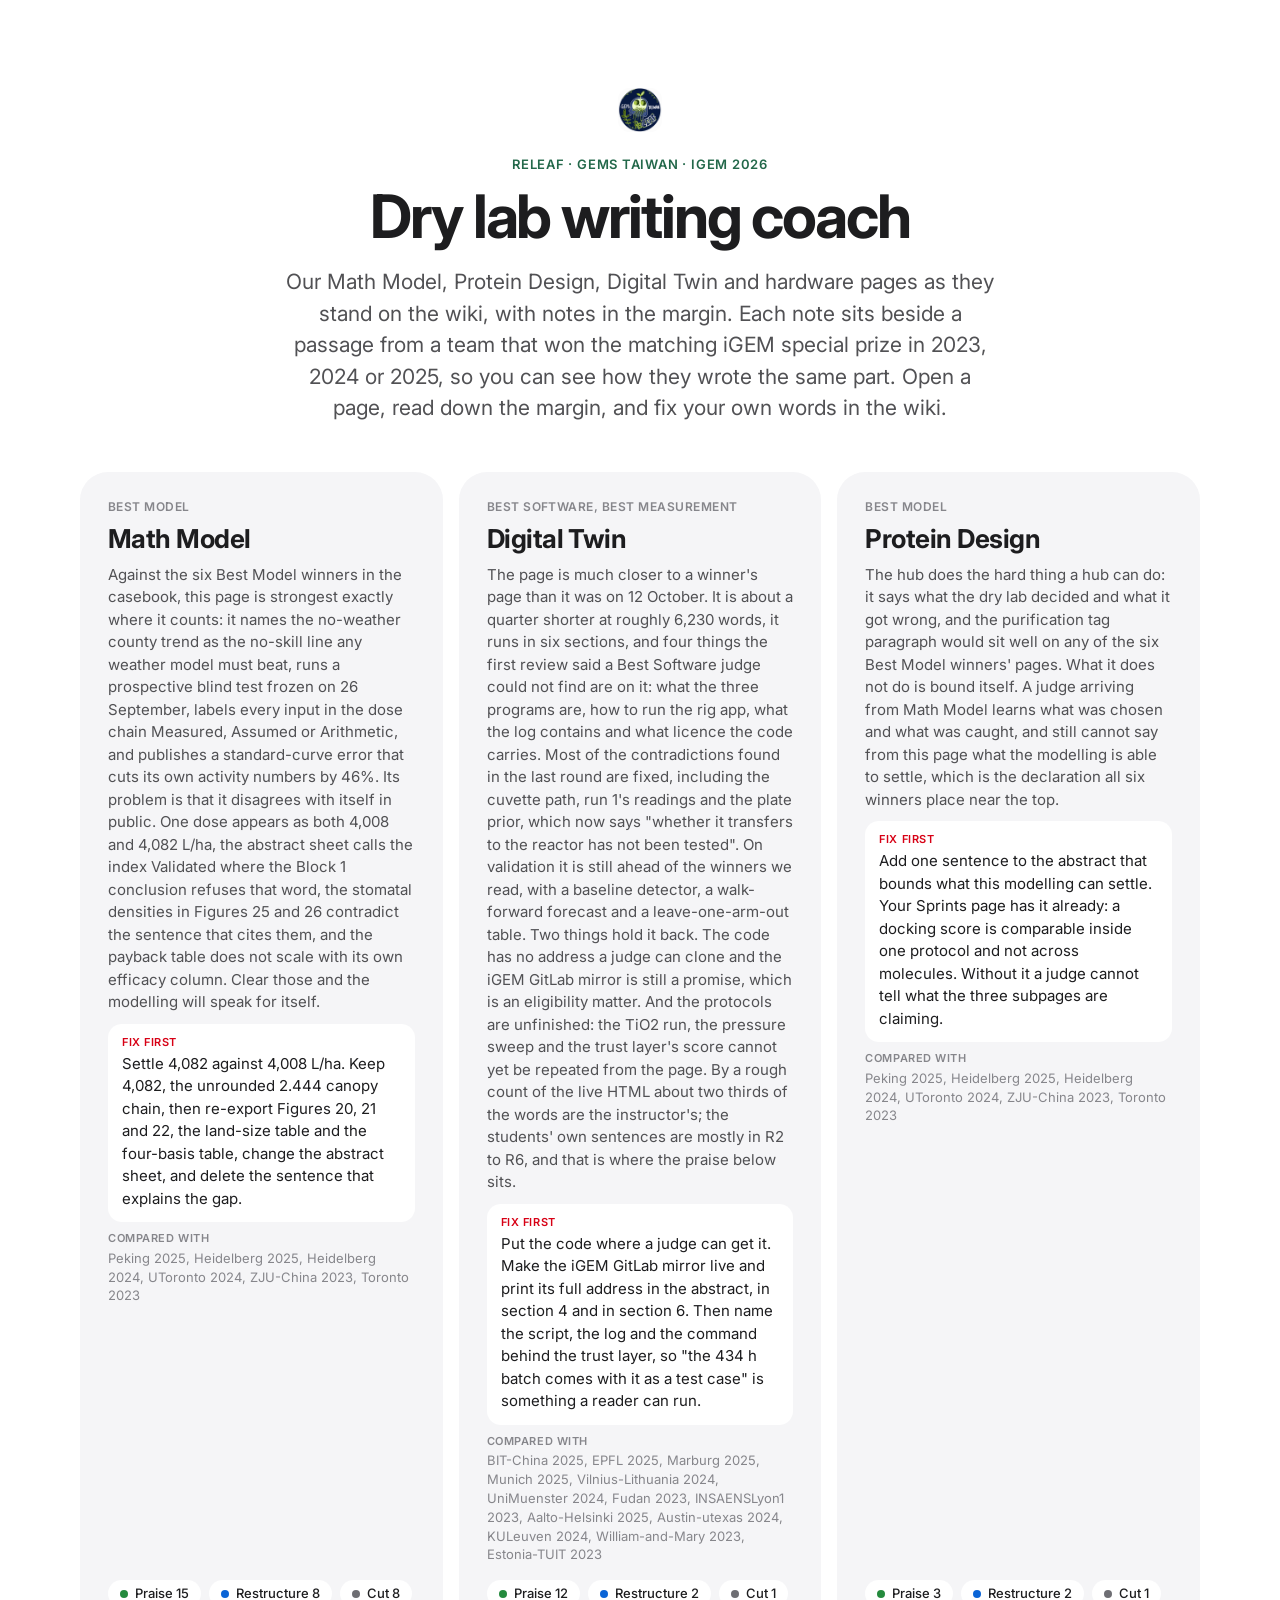
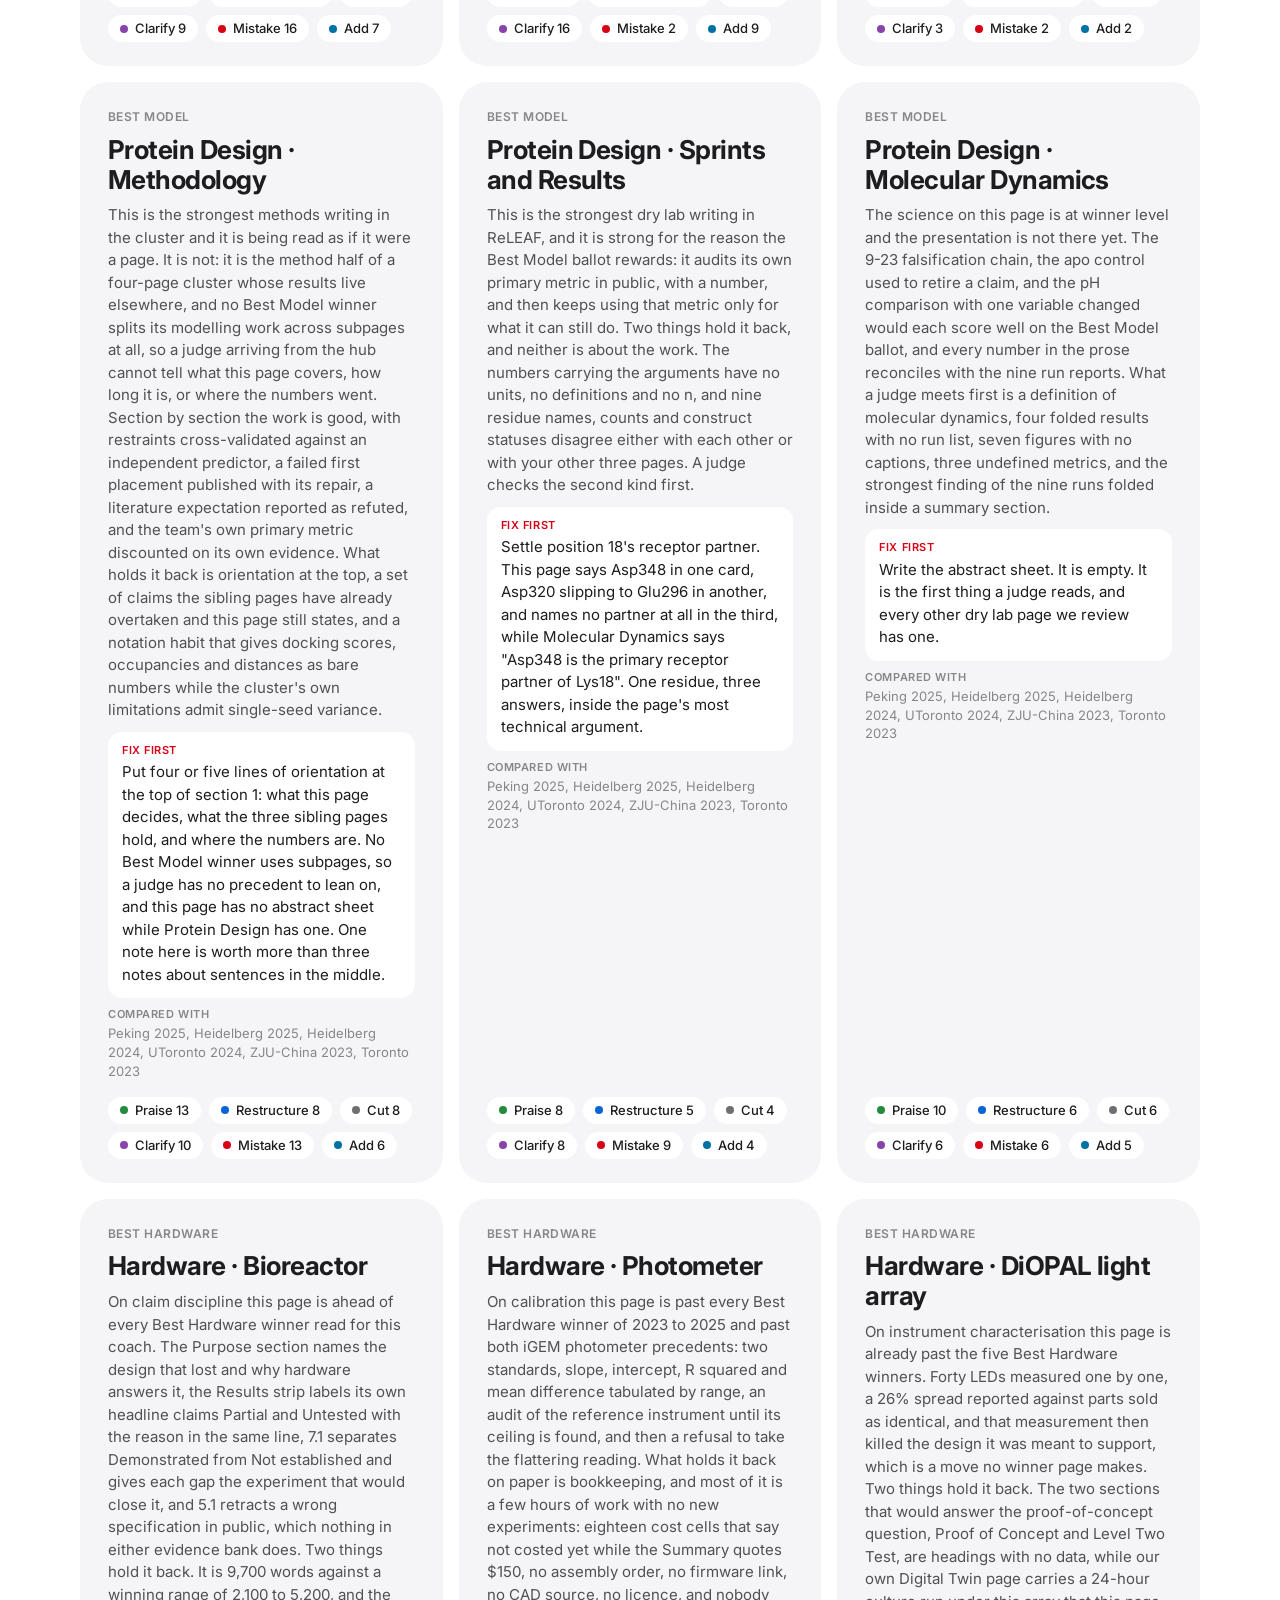
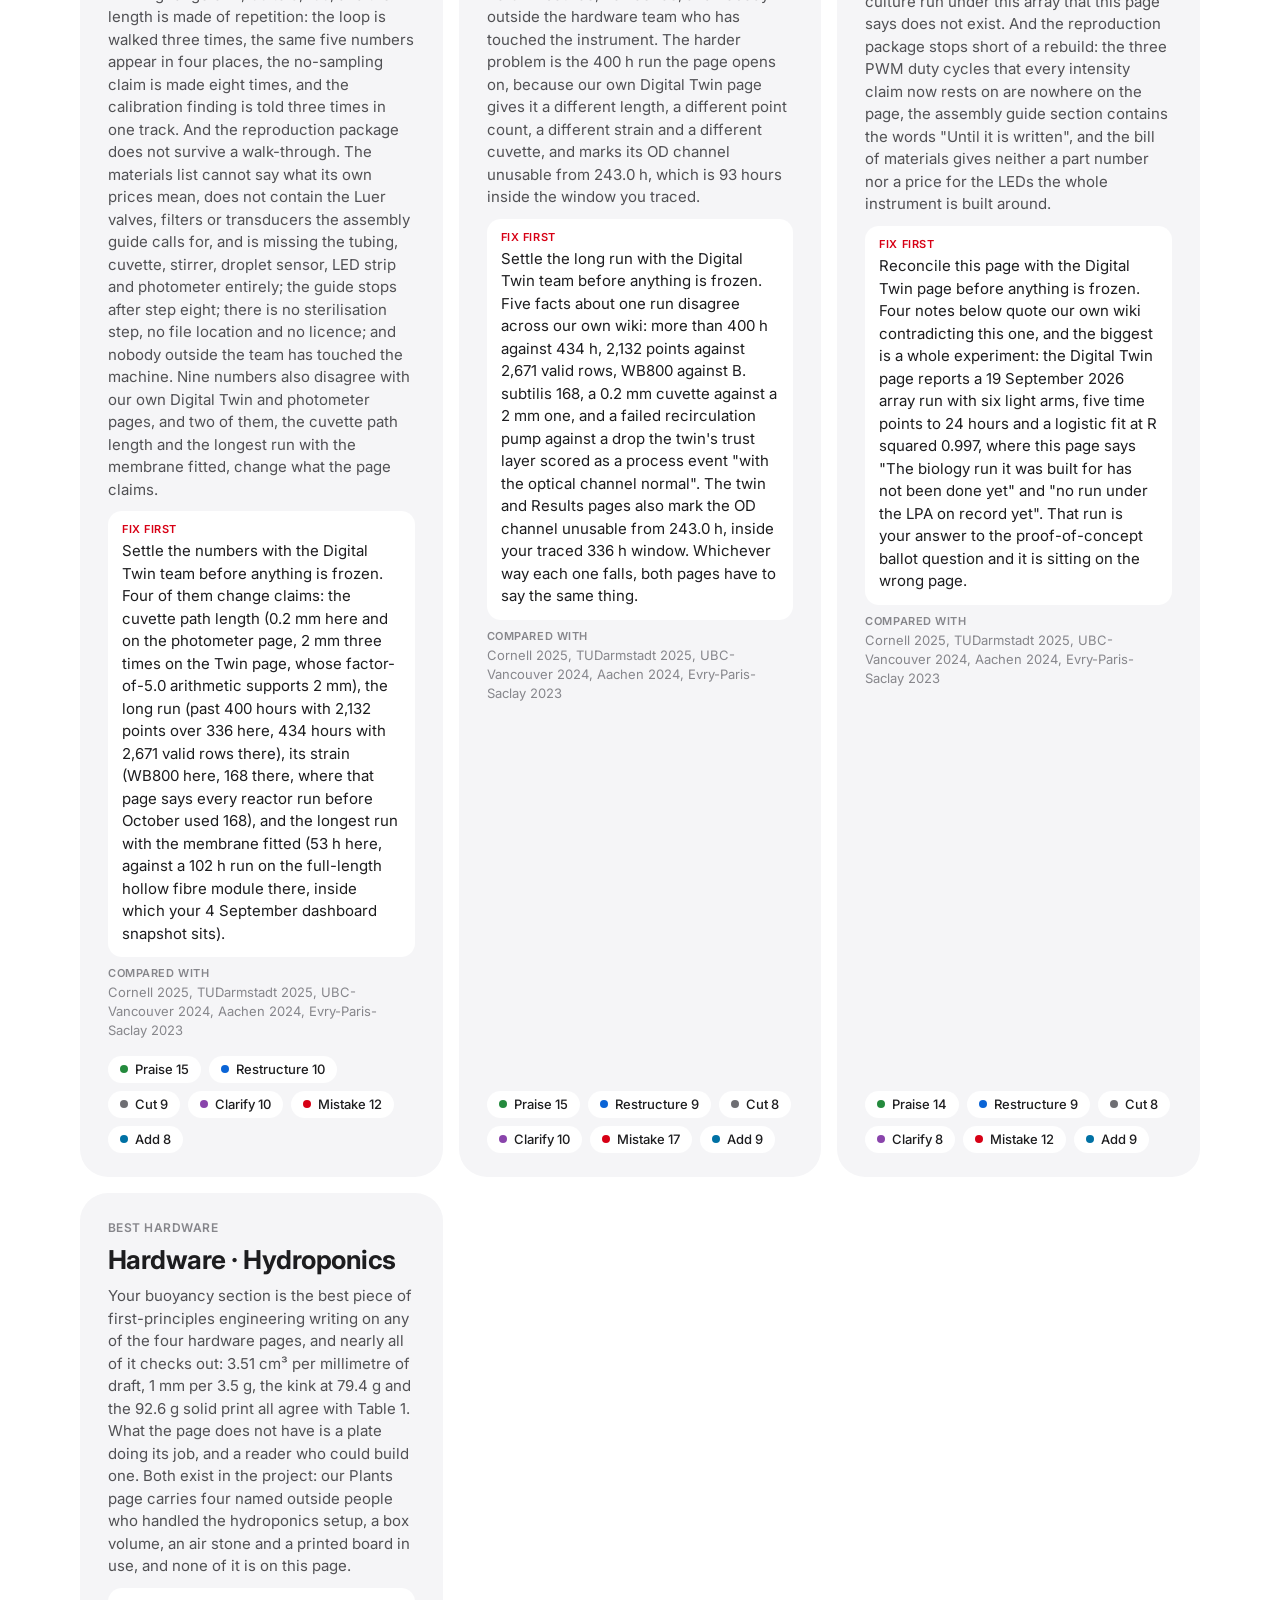
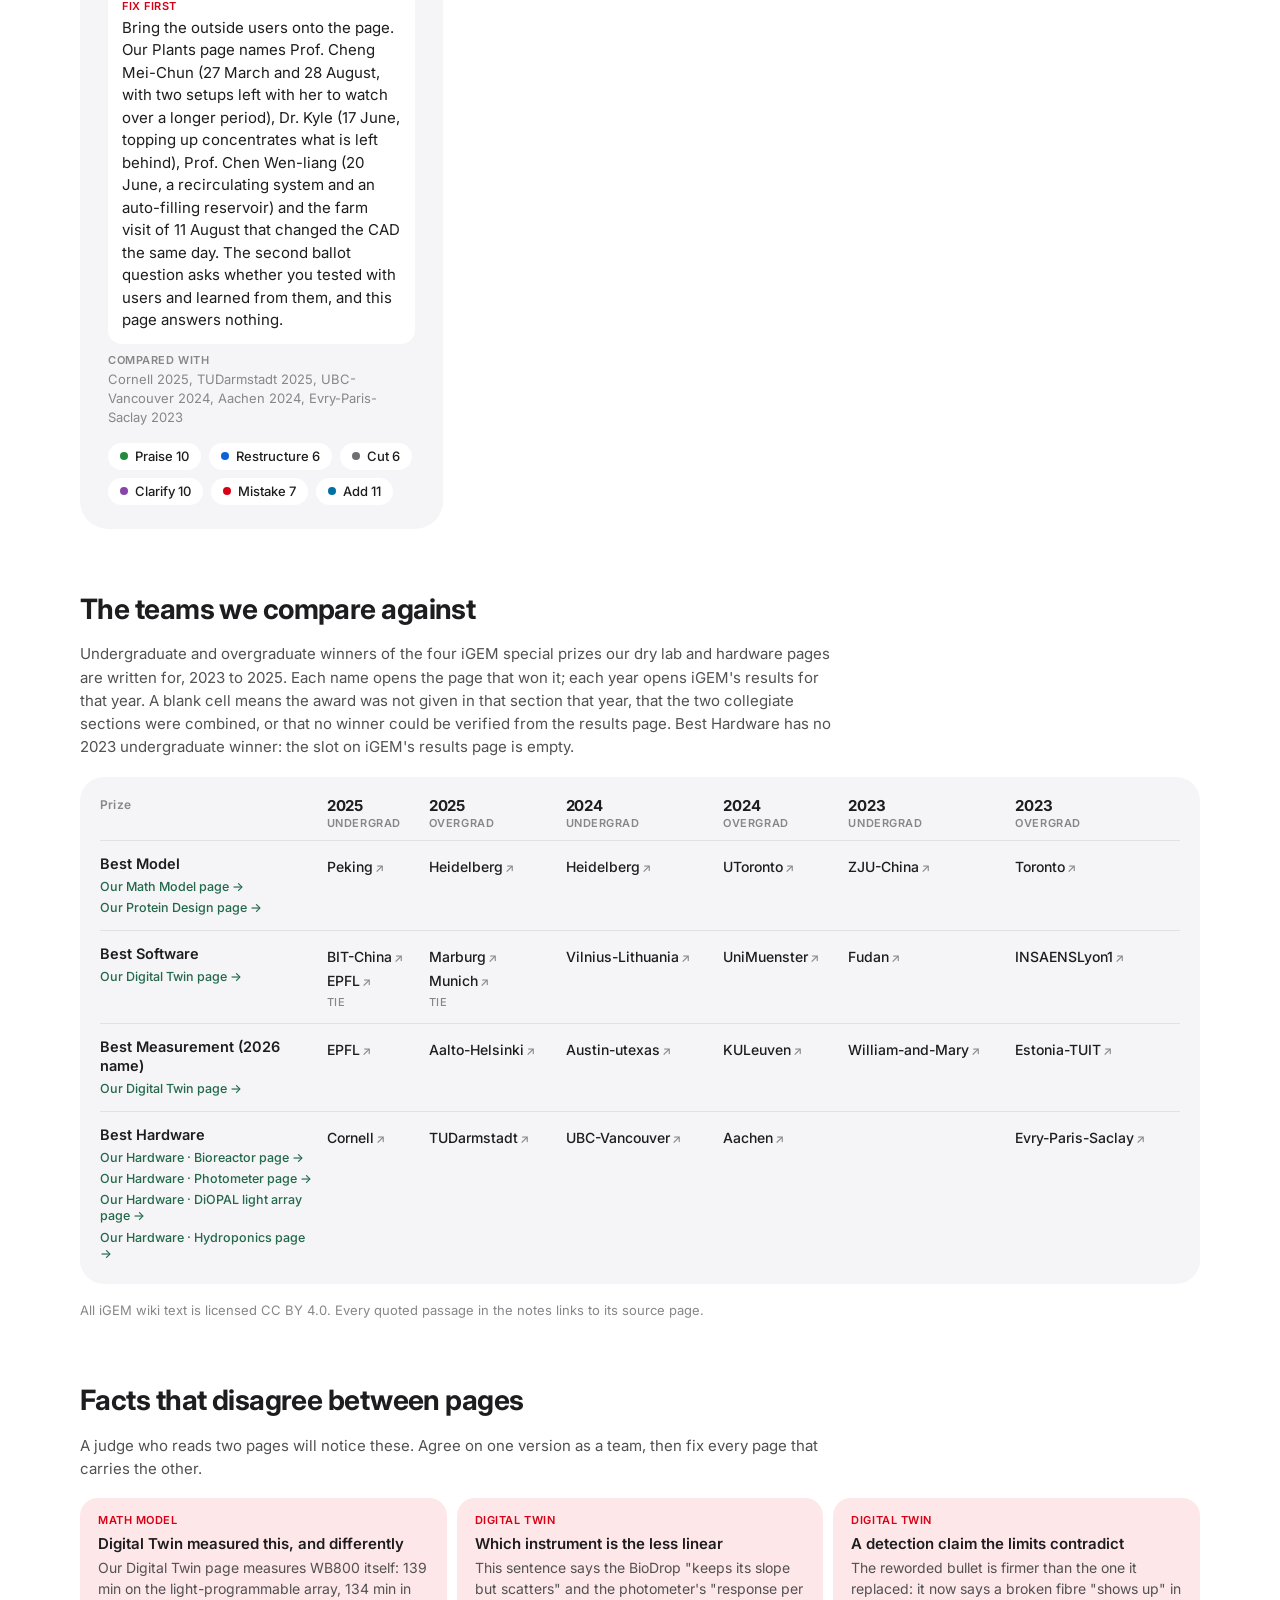
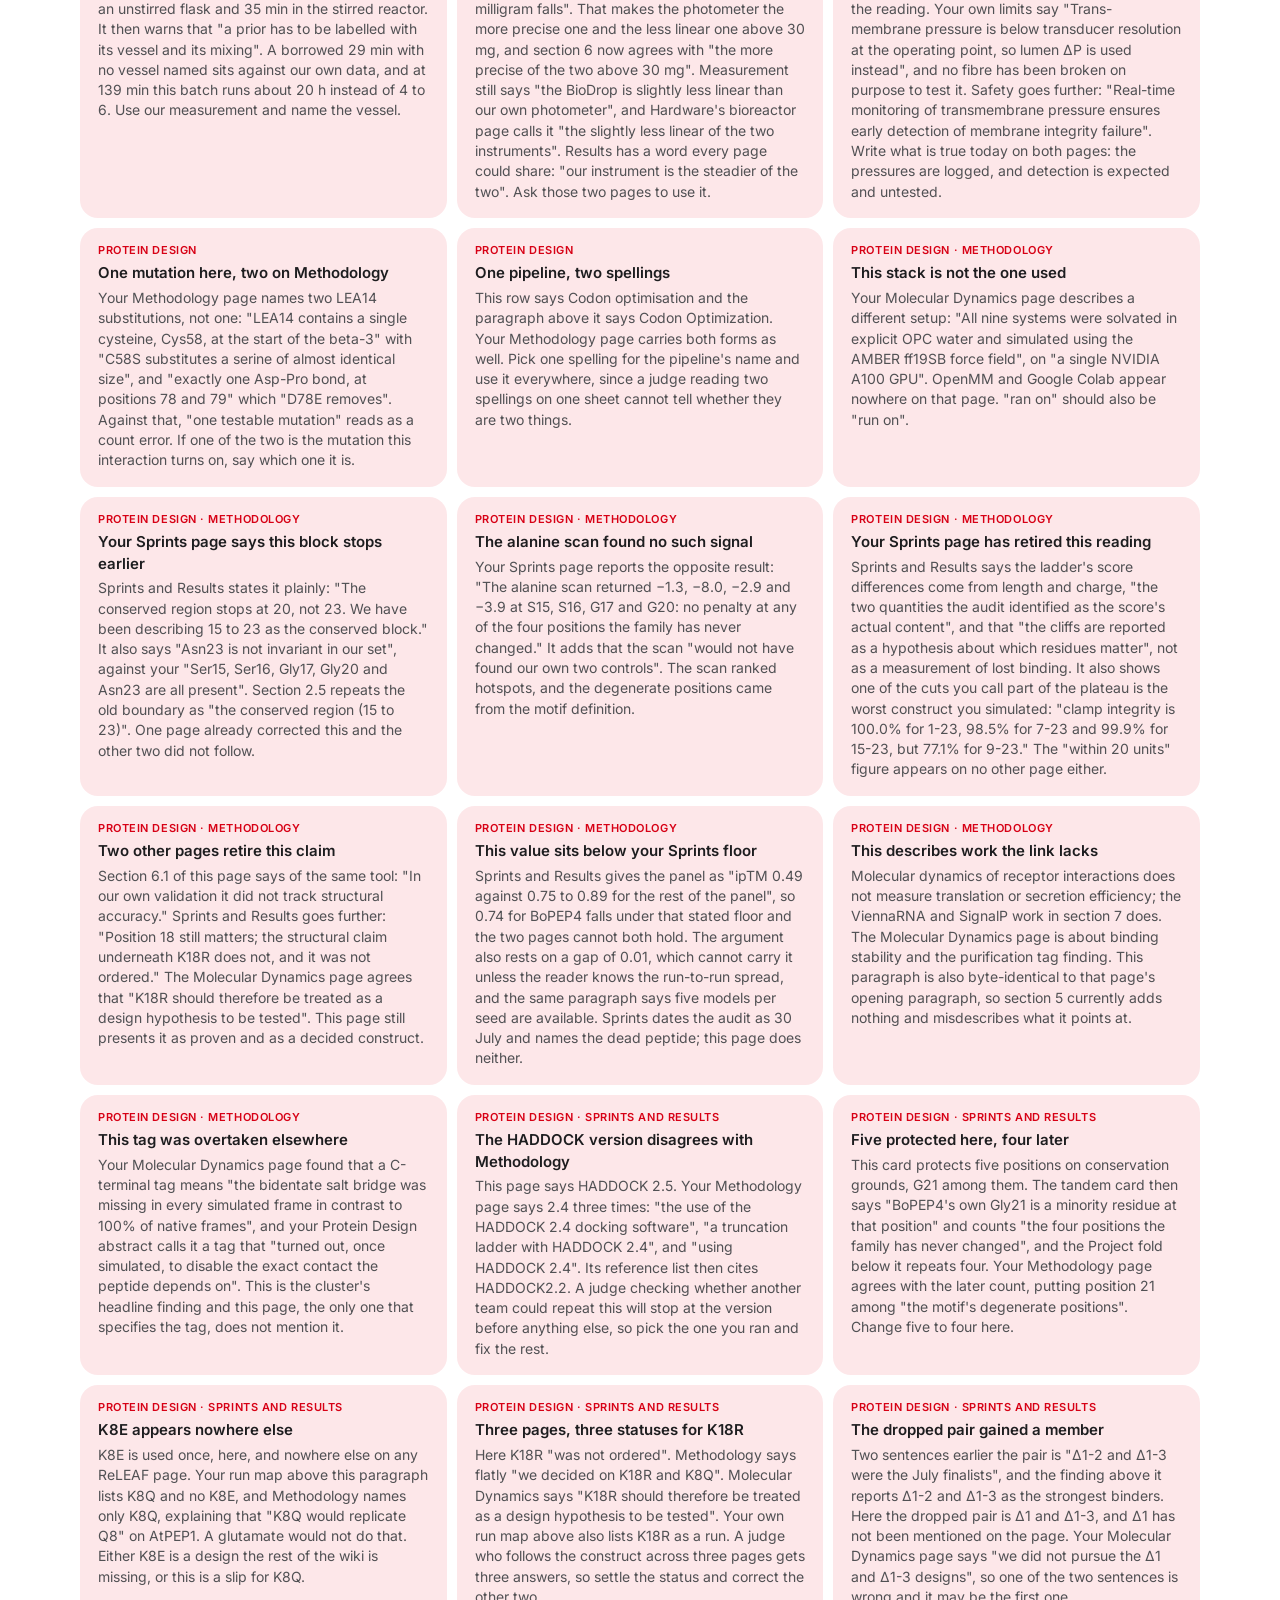
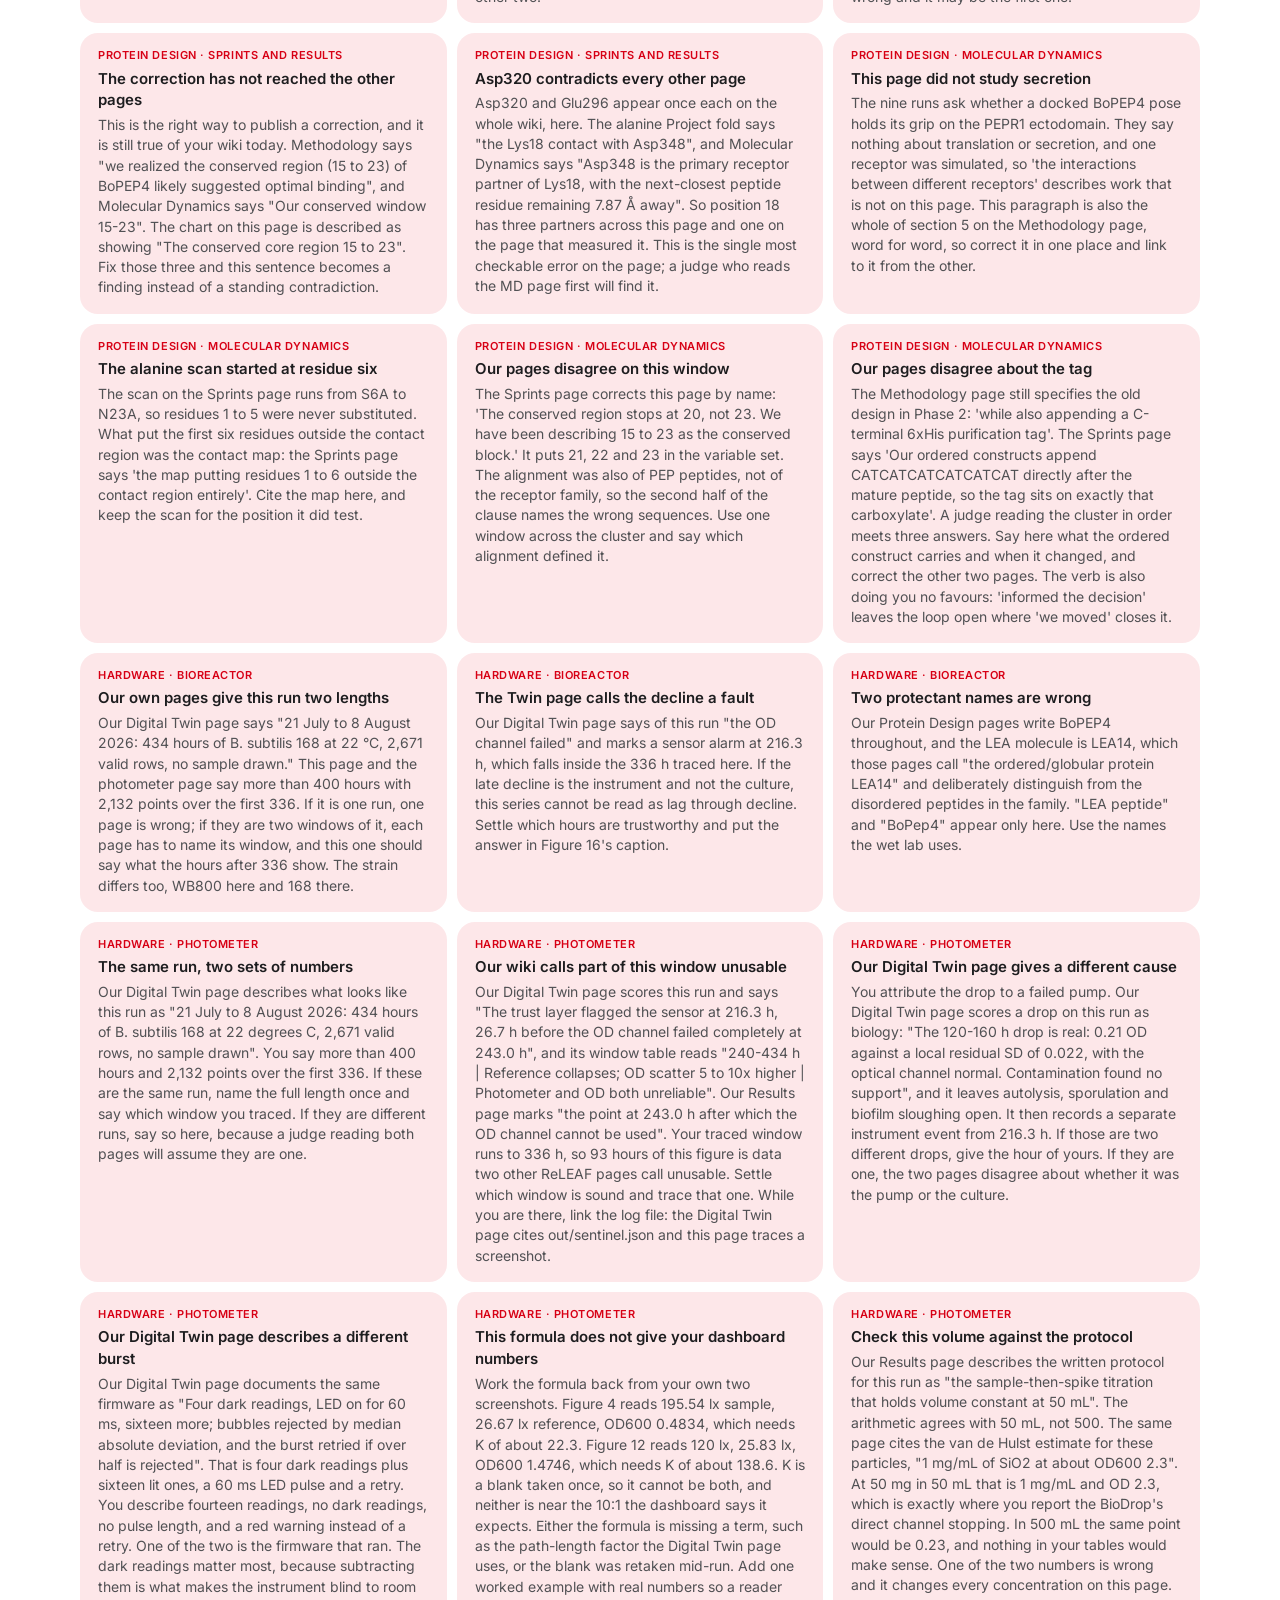
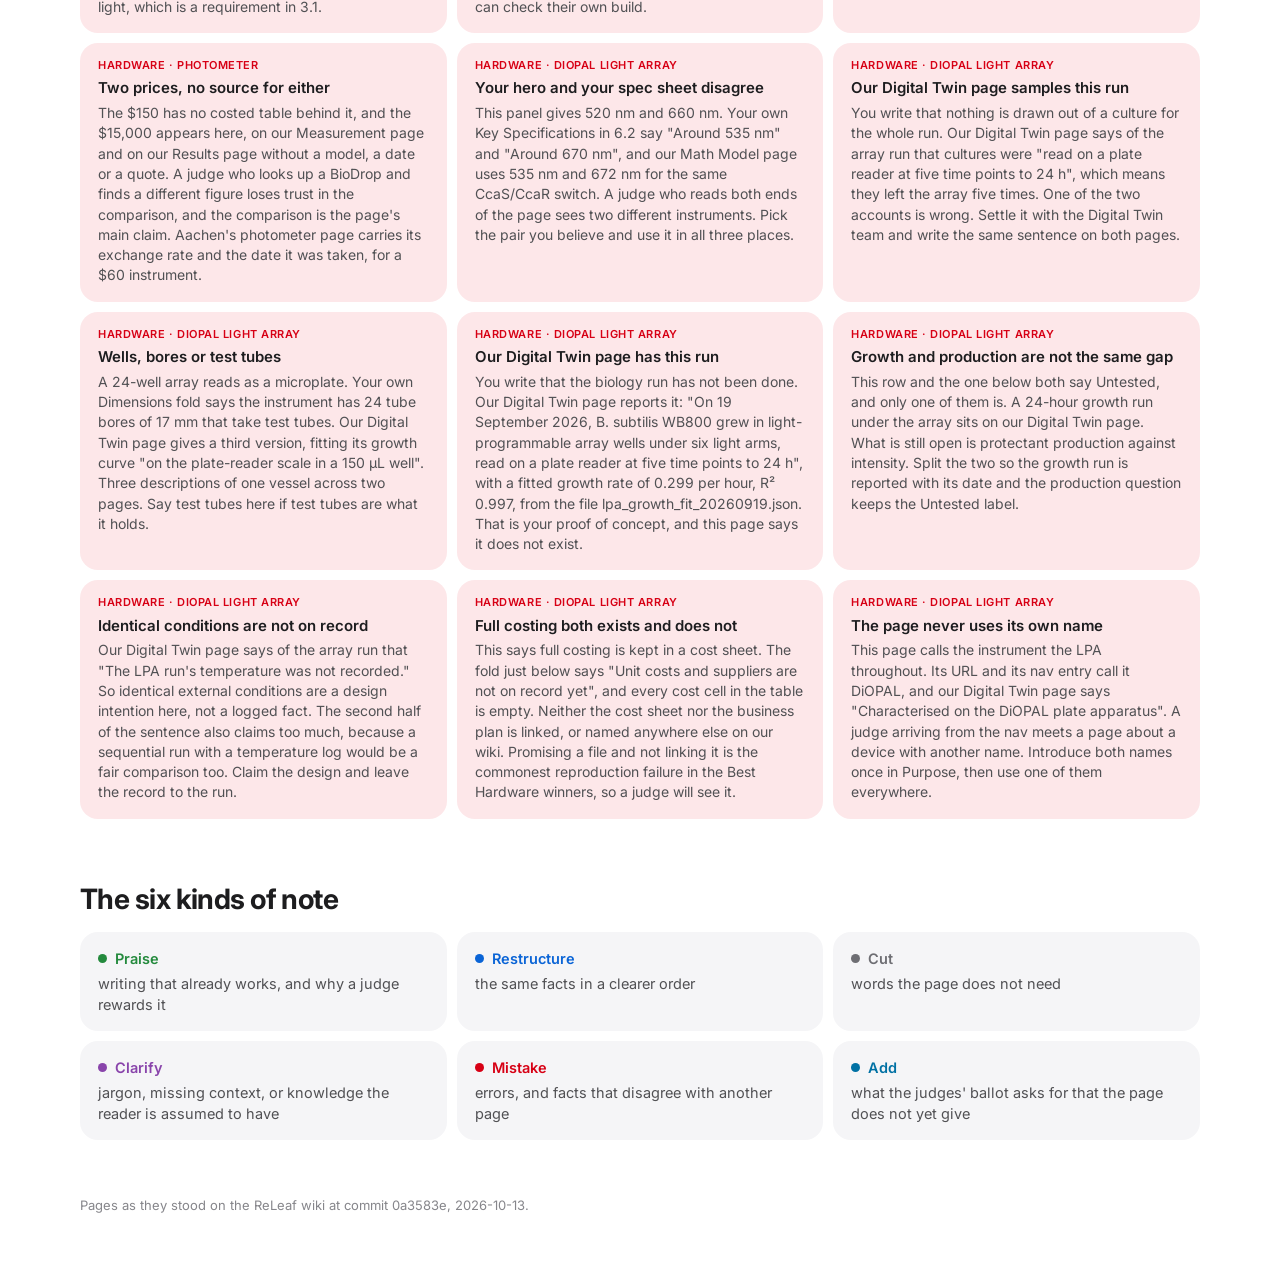
==== commit 7105f120: "Rebuild on wiki 0a3583e: Digital Twin review follows the shorter page, 42 notes The page lost its re" ====
--- a/docs/index.html
+++ b/docs/index.html
@@ -6,8 +6,8 @@
   <title>Dry Lab Writing Coach | ReLEAF</title>
   <link rel="icon" href="assets/img/logo.png" />
   <link rel="stylesheet" href="assets/css/tokens.css" />
-  <link rel="stylesheet" href="coach/coach.css?v=1013121929" />
-  <link rel="stylesheet" href="coach/landing.css?v=1013121929" />
+  <link rel="stylesheet" href="coach/coach.css?v=1013123602" />
+  <link rel="stylesheet" href="coach/landing.css?v=1013123602" />
 </head>
 <body class="lp">
   <header class="lp-head">
@@ -29,10 +29,10 @@
       <a class="lp-card" href="software/">
         <span class="lp-card__prize">Best Software, Best Measurement</span>
         <h3>Digital Twin</h3>
-        <p>The page is much closer to a winner&#x27;s page than it was on 12 October. It is about a fifth shorter, the results run in a clear order, and four things the first review said a Best Software judge could not find are now on it: what the three programs are, how to run the rig app, what the log contains and what licence the code carries. On validation it was already past the winners we read and it still is, with a baseline detector, a walk-forward forecast, a leave-one-arm-out table and a forecast fixed by hash. Three things hold it back now. The code has no address a judge can clone and the iGEM GitLab mirror is still a promise, which is an eligibility matter. Several sentences claim more than the result beneath them shows, such as a plate that &quot;works as a scale-down model of the reactor&quot; before any reactor test. And thirteen notes below are marked mistake, each quoting this page against itself or against another ReLEAF page, the cuvette path length first among them. By a rough count of the live HTML about two thirds of the words are the instructor&#x27;s; the students&#x27; own sentences are mostly in R2 to R6, and that is where the praise below sits.</p>
-        <p class="lp-card__first"><b>Fix first</b>Put the code where a judge can get it. Make the iGEM GitLab mirror live and print its full address in the abstract, in section 5 and in section 7. Then name the script, the log and the command behind the trust layer, so &quot;the 434 h batch comes with it as a test case&quot; is something a reader can run.</p>
+        <p>The page is much closer to a winner&#x27;s page than it was on 12 October. It is about a quarter shorter at roughly 6,230 words, it runs in six sections, and four things the first review said a Best Software judge could not find are on it: what the three programs are, how to run the rig app, what the log contains and what licence the code carries. Most of the contradictions found in the last round are fixed, including the cuvette path, run 1&#x27;s readings and the plate prior, which now says &quot;whether it transfers to the reactor has not been tested&quot;. On validation it is still ahead of the winners we read, with a baseline detector, a walk-forward forecast and a leave-one-arm-out table. Two things hold it back. The code has no address a judge can clone and the iGEM GitLab mirror is still a promise, which is an eligibility matter. And the protocols are unfinished: the TiO2 run, the pressure sweep and the trust layer&#x27;s score cannot yet be repeated from the page. By a rough count of the live HTML about two thirds of the words are the instructor&#x27;s; the students&#x27; own sentences are mostly in R2 to R6, and that is where the praise below sits.</p>
+        <p class="lp-card__first"><b>Fix first</b>Put the code where a judge can get it. Make the iGEM GitLab mirror live and print its full address in the abstract, in section 4 and in section 6. Then name the script, the log and the command behind the trust layer, so &quot;the 434 h batch comes with it as a test case&quot; is something a reader can run.</p>
         <p class="lp-card__vs"><b>Compared with</b>BIT-China 2025, EPFL 2025, Marburg 2025, Munich 2025, Vilnius-Lithuania 2024, UniMuenster 2024, Fudan 2023, INSAENSLyon1 2023, Aalto-Helsinki 2025, Austin-utexas 2024, KULeuven 2024, William-and-Mary 2023, Estonia-TUIT 2023</p>
-        <ul class="cx-sum__counts"><li class="cx-praise">Praise 14</li><li class="cx-restructure">Restructure 2</li><li class="cx-cut">Cut 1</li><li class="cx-clarify">Clarify 12</li><li class="cx-mistake">Mistake 13</li><li class="cx-suggest">Add 10</li></ul>
+        <ul class="cx-sum__counts"><li class="cx-praise">Praise 12</li><li class="cx-restructure">Restructure 2</li><li class="cx-cut">Cut 1</li><li class="cx-clarify">Clarify 16</li><li class="cx-mistake">Mistake 2</li><li class="cx-suggest">Add 9</li></ul>
       </a>
       <a class="lp-card" href="protein-design/">
         <span class="lp-card__prize">Best Model</span>
@@ -72,7 +72,7 @@
         <p>On claim discipline this page is ahead of every Best Hardware winner read for this coach. The Purpose section names the design that lost and why hardware answers it, the Results strip labels its own headline claims Partial and Untested with the reason in the same line, 7.1 separates Demonstrated from Not established and gives each gap the experiment that would close it, and 5.1 retracts a wrong specification in public, which nothing in either evidence bank does. Two things hold it back. It is 9,700 words against a winning range of 2,100 to 5,200, and the length is made of repetition: the loop is walked three times, the same five numbers appear in four places, the no-sampling claim is made eight times, and the calibration finding is told three times in one track. And the reproduction package does not survive a walk-through. The materials list cannot say what its own prices mean, does not contain the Luer valves, filters or transducers the assembly guide calls for, and is missing the tubing, cuvette, stirrer, droplet sensor, LED strip and photometer entirely; the guide stops after step eight; there is no sterilisation step, no file location and no licence; and nobody outside the team has touched the machine. Nine numbers also disagree with our own Digital Twin and photometer pages, and two of them, the cuvette path length and the longest run with the membrane fitted, change what the page claims.</p>
         <p class="lp-card__first"><b>Fix first</b>Settle the numbers with the Digital Twin team before anything is frozen. Four of them change claims: the cuvette path length (0.2 mm here and on the photometer page, 2 mm three times on the Twin page, whose factor-of-5.0 arithmetic supports 2 mm), the long run (past 400 hours with 2,132 points over 336 here, 434 hours with 2,671 valid rows there), its strain (WB800 here, 168 there, where that page says every reactor run before October used 168), and the longest run with the membrane fitted (53 h here, against a 102 h run on the full-length hollow fibre module there, inside which your 4 September dashboard snapshot sits).</p>
         <p class="lp-card__vs"><b>Compared with</b>Cornell 2025, TUDarmstadt 2025, UBC-Vancouver 2024, Aachen 2024, Evry-Paris-Saclay 2023</p>
-        <ul class="cx-sum__counts"><li class="cx-praise">Praise 15</li><li class="cx-restructure">Restructure 10</li><li class="cx-cut">Cut 9</li><li class="cx-clarify">Clarify 10</li><li class="cx-mistake">Mistake 13</li><li class="cx-suggest">Add 8</li></ul>
+        <ul class="cx-sum__counts"><li class="cx-praise">Praise 15</li><li class="cx-restructure">Restructure 10</li><li class="cx-cut">Cut 9</li><li class="cx-clarify">Clarify 10</li><li class="cx-mistake">Mistake 12</li><li class="cx-suggest">Add 8</li></ul>
       </a>
       <a class="lp-card" href="hardware/photometer/">
         <span class="lp-card__prize">Best Hardware</span>
@@ -80,7 +80,7 @@
         <p>On calibration this page is past every Best Hardware winner of 2023 to 2025 and past both iGEM photometer precedents: two standards, slope, intercept, R squared and mean difference tabulated by range, an audit of the reference instrument until its ceiling is found, and then a refusal to take the flattering reading. What holds it back on paper is bookkeeping, and most of it is a few hours of work with no new experiments: eighteen cost cells that say not costed yet while the Summary quotes $150, no assembly order, no firmware link, no CAD source, no licence, and nobody outside the hardware team who has touched the instrument. The harder problem is the 400 h run the page opens on, because our own Digital Twin page gives it a different length, a different point count, a different strain and a different cuvette, and marks its OD channel unusable from 243.0 h, which is 93 hours inside the window you traced.</p>
         <p class="lp-card__first"><b>Fix first</b>Settle the long run with the Digital Twin team before anything is frozen. Five facts about one run disagree across our own wiki: more than 400 h against 434 h, 2,132 points against 2,671 valid rows, WB800 against B. subtilis 168, a 0.2 mm cuvette against a 2 mm one, and a failed recirculation pump against a drop the twin&#x27;s trust layer scored as a process event &quot;with the optical channel normal&quot;. The twin and Results pages also mark the OD channel unusable from 243.0 h, inside your traced 336 h window. Whichever way each one falls, both pages have to say the same thing.</p>
         <p class="lp-card__vs"><b>Compared with</b>Cornell 2025, TUDarmstadt 2025, UBC-Vancouver 2024, Aachen 2024, Evry-Paris-Saclay 2023</p>
-        <ul class="cx-sum__counts"><li class="cx-praise">Praise 15</li><li class="cx-restructure">Restructure 9</li><li class="cx-cut">Cut 8</li><li class="cx-clarify">Clarify 10</li><li class="cx-mistake">Mistake 18</li><li class="cx-suggest">Add 9</li></ul>
+        <ul class="cx-sum__counts"><li class="cx-praise">Praise 15</li><li class="cx-restructure">Restructure 9</li><li class="cx-cut">Cut 8</li><li class="cx-clarify">Clarify 10</li><li class="cx-mistake">Mistake 17</li><li class="cx-suggest">Add 9</li></ul>
       </a>
       <a class="lp-card" href="hardware/diopal/">
         <span class="lp-card__prize">Best Hardware</span>
@@ -110,12 +110,12 @@
       <p class="lp-win__lic">All iGEM wiki text is licensed CC BY 4.0. Every quoted passage in the notes links to its source page.</p>
     </section>
     
-    <section class="lp-cross"><h2>Facts that disagree between pages</h2><p>A judge who reads two pages will notice these. Agree on one version as a team, then fix every page that carries the other.</p><ul><li><a href="model/#cx-mm-032"><span>Math Model</span><b>Digital Twin measured this, and differently</b>Our Digital Twin page measures WB800 itself: 139 min on the light-programmable array, 134 min in an unstirred flask and 35 min in the stirred reactor. It then warns that &quot;a prior has to be labelled with its vessel and its mixing&quot;. A borrowed 29 min with no vessel named sits against our own data, and at 139 min this batch runs about 20 h instead of 4 to 6. Use our measurement and name the vessel.</a></li><li><a href="software/#cx-dt-a15"><span>Digital Twin</span><b>Calibrated here, uncalibrated on Measurement</b>This row&#x27;s status word is &quot;Calibrated&quot;. Measurement&#x27;s ledger describes the same instrument as &quot;Within 3.8% of a $15,000 BioDrop, uncalibrated, R² = 0.9999&quot; and its text says &quot;we treat calibration as unnecessary&quot;. R2 explains the difference in a paragraph, but the two ledgers still use opposite words. Say here whether the 1.018 slope is applied to logged readings, and pick a status word both pages can use.</a></li><li><a href="software/#cx-dt-103"><span>Digital Twin</span><b>Two millimetres or a fifth of one</b>You give the cuvette as 2 mm here and again in sections 4 and 5, and Measurement&#x27;s parts list agrees: &quot;a 2 mm flow cuvette&quot;. Hardware&#x27;s photometer page says &quot;A 600 nm LED shines through a 0.2 mm flow cuvette&quot;, its bioreactor page says &quot;a flow cuvette with a 0.2 mm path&quot;, and Contribution lists a &quot;0.2 mm short optical path&quot;. The path length sits under every OD on this page. Your silica paragraph gives &quot;a path-length factor of 5.0&quot;, which fits 2 mm scaled to 1 cm, so check the part and correct whichever pages are wrong.</a></li><li><a href="software/#cx-dt-104"><span>Digital Twin</span><b>Run one has two sets of readings</b>This row has the reactor rising from 0.17 to 0.37. The fold below it says &quot;The bioreactor stayed between 0.083 and 0.194&quot; and &quot;read 0.197 at 24 h&quot;, and 0.197 is outside its own band. Hardware&#x27;s bioreactor page sides with the table: &quot;from about 0.17 to 0.3–0.37 by the end of the run&quot;. Check the spreadsheet and make the table, the fold and Hardware give one set of numbers.</a></li><li><a href="software/#cx-dt-106"><span>Digital Twin</span><b>Which instrument stops being linear</b>This sentence says the BioDrop &quot;keeps its slope but scatters&quot; and the photometer&#x27;s &quot;response per milligram falls&quot;. That makes the photometer the steadier one and the less linear one above 30 mg. Section 7 says the same test &quot;showed our in-line photometer was the more linear of the two&quot;, and Measurement says &quot;the BioDrop is slightly less linear than our own photometer&quot;. Results uses a word every page could share: &quot;our instrument is the steadier of the two&quot;. Decide which instrument bends, then use one word everywhere.</a></li><li><a href="software/#cx-dt-117"><span>Digital Twin</span><b>Green light, yes; induction, not shown</b>The data show that green light cost no growth. Whether the green arms were induced is a separate claim, and Measurement says of the Western blot from these samples: &quot;Neither scan in the draft carries a readable band, so neither is reproduced here and no expression claim rests on them.&quot; Until a blot shows expression, write light where you now write induction.</a></li><li><a href="software/#cx-dt-122"><span>Digital Twin</span><b>The well volume differs from Measurement</b>You give the plate-reader well as 150 µL. Measurement&#x27;s procedure for the same run says: &quot;From each of the 12 tubes take 200 µL: 100 µL for OD600 and 100 µL for Western blot.&quot; The volume sets the depth of liquid the plate reader looks through, so it matters to the cross-calibration this fold is about. Check the notebook and make both pages agree.</a></li><li><a href="software/#cx-dt-130"><span>Digital Twin</span><b>Three versions of fibre-break detection</b>Here detection is &quot;a software change&quot;, so it is not built. Your own limits say &quot;Trans-membrane pressure is below transducer resolution at the operating point&quot;, and that is the signal this bullet relies on. Safety describes it as running: &quot;Real-time monitoring of transmembrane pressure ensures early detection of membrane integrity failure&quot;. Agree one sentence with the Safety authors and use it on both pages.</a></li><li><a href="protein-design/#cx-pd-a07"><span>Protein Design</span><b>One mutation here, two on Methodology</b>Your Methodology page names two LEA14 substitutions, not one: &quot;LEA14 contains a single cysteine, Cys58, at the start of the beta-3&quot; with &quot;C58S substitutes a serine of almost identical size&quot;, and &quot;exactly one Asp-Pro bond, at positions 78 and 79&quot; which &quot;D78E removes&quot;. Against that, &quot;one testable mutation&quot; reads as a count error. If one of the two is the mutation this interaction turns on, say which one it is.</a></li><li><a href="protein-design/#cx-pd-a08"><span>Protein Design</span><b>One pipeline, two spellings</b>This row says Codon optimisation and the paragraph above it says Codon Optimization. Your Methodology page carries both forms as well. Pick one spelling for the pipeline&#x27;s name and use it everywhere, since a judge reading two spellings on one sheet cannot tell whether they are two things.</a></li><li><a href="protein-design/methodology/#cx-me-004"><span>Protein Design · Methodology</span><b>This stack is not the one used</b>Your Molecular Dynamics page describes a different setup: &quot;All nine systems were solvated in explicit OPC water and simulated using the AMBER ff19SB force field&quot;, on &quot;a single NVIDIA A100 GPU&quot;. OpenMM and Google Colab appear nowhere on that page. &quot;ran on&quot; should also be &quot;run on&quot;.</a></li><li><a href="protein-design/methodology/#cx-me-015"><span>Protein Design · Methodology</span><b>Your Sprints page says this block stops earlier</b>Sprints and Results states it plainly: &quot;The conserved region stops at 20, not 23. We have been describing 15 to 23 as the conserved block.&quot; It also says &quot;Asn23 is not invariant in our set&quot;, against your &quot;Ser15, Ser16, Gly17, Gly20 and Asn23 are all present&quot;. Section 2.5 repeats the old boundary as &quot;the conserved region (15 to 23)&quot;. One page already corrected this and the other two did not follow.</a></li><li><a href="protein-design/methodology/#cx-me-016"><span>Protein Design · Methodology</span><b>The alanine scan found no such signal</b>Your Sprints page reports the opposite result: &quot;The alanine scan returned −1.3, −8.0, −2.9 and −3.9 at S15, S16, G17 and G20: no penalty at any of the four positions the family has never changed.&quot; It adds that the scan &quot;would not have found our own two controls&quot;. The scan ranked hotspots, and the degenerate positions came from the motif definition.</a></li><li><a href="protein-design/methodology/#cx-me-019"><span>Protein Design · Methodology</span><b>Your Sprints page has retired this reading</b>Sprints and Results says the ladder&#x27;s score differences come from length and charge, &quot;the two quantities the audit identified as the score&#x27;s actual content&quot;, and that &quot;the cliffs are reported as a hypothesis about which residues matter&quot;, not as a measurement of lost binding. It also shows one of the cuts you call part of the plateau is the worst construct you simulated: &quot;clamp integrity is 100.0% for 1-23, 98.5% for 7-23 and 99.9% for 15-23, but 77.1% for 9-23.&quot; The &quot;within 20 units&quot; figure appears on no other page either.</a></li><li><a href="protein-design/methodology/#cx-me-023"><span>Protein Design · Methodology</span><b>Two other pages retire this claim</b>Section 6.1 of this page says of the same tool: &quot;In our own validation it did not track structural accuracy.&quot; Sprints and Results goes further: &quot;Position 18 still matters; the structural claim underneath K18R does not, and it was not ordered.&quot; The Molecular Dynamics page agrees that &quot;K18R should therefore be treated as a design hypothesis to be tested&quot;. This page still presents it as proven and as a decided construct.</a></li><li><a href="protein-design/methodology/#cx-me-045"><span>Protein Design · Methodology</span><b>This value sits below your Sprints floor</b>Sprints and Results gives the panel as &quot;ipTM 0.49 against 0.75 to 0.89 for the rest of the panel&quot;, so 0.74 for BoPEP4 falls under that stated floor and the two pages cannot both hold. The argument also rests on a gap of 0.01, which cannot carry it unless the reader knows the run-to-run spread, and the same paragraph says five models per seed are available. Sprints dates the audit as 30 July and names the dead peptide; this page does neither.</a></li><li><a href="protein-design/methodology/#cx-me-046"><span>Protein Design · Methodology</span><b>This describes work the link lacks</b>Molecular dynamics of receptor interactions does not measure translation or secretion efficiency; the ViennaRNA and SignalP work in section 7 does. The Molecular Dynamics page is about binding stability and the purification tag finding. This paragraph is also byte-identical to that page&#x27;s opening paragraph, so section 5 currently adds nothing and misdescribes what it points at.</a></li><li><a href="protein-design/methodology/#cx-me-054"><span>Protein Design · Methodology</span><b>This tag was overtaken elsewhere</b>Your Molecular Dynamics page found that a C-terminal tag means &quot;the bidentate salt bridge was missing in every simulated frame in contrast to 100% of native frames&quot;, and your Protein Design abstract calls it a tag that &quot;turned out, once simulated, to disable the exact contact the peptide depends on&quot;. This is the cluster&#x27;s headline finding and this page, the only one that specifies the tag, does not mention it.</a></li><li><a href="protein-design/sprints/#cx-sp-006"><span>Protein Design · Sprints and Results</span><b>The HADDOCK version disagrees with Methodology</b>This page says HADDOCK 2.5. Your Methodology page says 2.4 three times: &quot;the use of the HADDOCK 2.4 docking software&quot;, &quot;a truncation ladder with HADDOCK 2.4&quot;, and &quot;using HADDOCK 2.4&quot;. Its reference list then cites HADDOCK2.2. A judge checking whether another team could repeat this will stop at the version before anything else, so pick the one you ran and fix the rest.</a></li><li><a href="protein-design/sprints/#cx-sp-014"><span>Protein Design · Sprints and Results</span><b>Five protected here, four later</b>This card protects five positions on conservation grounds, G21 among them. The tandem card then says &quot;BoPEP4&#x27;s own Gly21 is a minority residue at that position&quot; and counts &quot;the four positions the family has never changed&quot;, and the Project fold below it repeats four. Your Methodology page agrees with the later count, putting position 21 among &quot;the motif&#x27;s degenerate positions&quot;. Change five to four here.</a></li><li><a href="protein-design/sprints/#cx-sp-015"><span>Protein Design · Sprints and Results</span><b>K8E appears nowhere else</b>K8E is used once, here, and nowhere else on any ReLEAF page. Your run map above this paragraph lists K8Q and no K8E, and Methodology names only K8Q, explaining that &quot;K8Q would replicate Q8&quot; on AtPEP1. A glutamate would not do that. Either K8E is a design the rest of the wiki is missing, or this is a slip for K8Q.</a></li><li><a href="protein-design/sprints/#cx-sp-017"><span>Protein Design · Sprints and Results</span><b>Three pages, three statuses for K18R</b>Here K18R &quot;was not ordered&quot;. Methodology says flatly &quot;we decided on K18R and K8Q&quot;. Molecular Dynamics says &quot;K18R should therefore be treated as a design hypothesis to be tested&quot;. Your own run map above also lists K18R as a run. A judge who follows the construct across three pages gets three answers, so settle the status and correct the other two.</a></li><li><a href="protein-design/sprints/#cx-sp-022"><span>Protein Design · Sprints and Results</span><b>The dropped pair gained a member</b>Two sentences earlier the pair is &quot;Δ1-2 and Δ1-3 were the July finalists&quot;, and the finding above it reports Δ1-2 and Δ1-3 as the strongest binders. Here the dropped pair is Δ1 and Δ1-3, and Δ1 has not been mentioned on the page. Your Molecular Dynamics page says &quot;we did not pursue the Δ1 and Δ1-3 designs&quot;, so one of the two sentences is wrong and it may be the first one.</a></li><li><a href="protein-design/sprints/#cx-sp-030"><span>Protein Design · Sprints and Results</span><b>The correction has not reached the other pages</b>This is the right way to publish a correction, and it is still true of your wiki today. Methodology says &quot;we realized the conserved region (15 to 23) of BoPEP4 likely suggested optimal binding&quot;, and Molecular Dynamics says &quot;Our conserved window 15-23&quot;. The chart on this page is described as showing &quot;The conserved core region 15 to 23&quot;. Fix those three and this sentence becomes a finding instead of a standing contradiction.</a></li><li><a href="protein-design/sprints/#cx-sp-037"><span>Protein Design · Sprints and Results</span><b>Asp320 contradicts every other page</b>Asp320 and Glu296 appear once each on the whole wiki, here. The alanine Project fold says &quot;the Lys18 contact with Asp348&quot;, and Molecular Dynamics says &quot;Asp348 is the primary receptor partner of Lys18, with the next-closest peptide residue remaining 7.87 Å away&quot;. So position 18 has three partners across this page and one on the page that measured it. This is the single most checkable error on the page; a judge who reads the MD page first will find it.</a></li><li><a href="protein-design/molecular-dynamics/#cx-md-002"><span>Protein Design · Molecular Dynamics</span><b>This page did not study secretion</b>The nine runs ask whether a docked BoPEP4 pose holds its grip on the PEPR1 ectodomain. They say nothing about translation or secretion, and one receptor was simulated, so &#x27;the interactions between different receptors&#x27; describes work that is not on this page. This paragraph is also the whole of section 5 on the Methodology page, word for word, so correct it in one place and link to it from the other.</a></li><li><a href="protein-design/molecular-dynamics/#cx-md-018"><span>Protein Design · Molecular Dynamics</span><b>The alanine scan started at residue six</b>The scan on the Sprints page runs from S6A to N23A, so residues 1 to 5 were never substituted. What put the first six residues outside the contact region was the contact map: the Sprints page says &#x27;the map putting residues 1 to 6 outside the contact region entirely&#x27;. Cite the map here, and keep the scan for the position it did test.</a></li><li><a href="protein-design/molecular-dynamics/#cx-md-020"><span>Protein Design · Molecular Dynamics</span><b>Our pages disagree on this window</b>The Sprints page corrects this page by name: &#x27;The conserved region stops at 20, not 23. We have been describing 15 to 23 as the conserved block.&#x27; It puts 21, 22 and 23 in the variable set. The alignment was also of PEP peptides, not of the receptor family, so the second half of the clause names the wrong sequences. Use one window across the cluster and say which alignment defined it.</a></li><li><a href="protein-design/molecular-dynamics/#cx-md-041"><span>Protein Design · Molecular Dynamics</span><b>Our pages disagree about the tag</b>The Methodology page still specifies the old design in Phase 2: &#x27;while also appending a C-terminal 6xHis purification tag&#x27;. The Sprints page says &#x27;Our ordered constructs append CATCATCATCATCATCAT directly after the mature peptide, so the tag sits on exactly that carboxylate&#x27;. A judge reading the cluster in order meets three answers. Say here what the ordered construct carries and when it changed, and correct the other two pages. The verb is also doing you no favours: &#x27;informed the decision&#x27; leaves the loop open where &#x27;we moved&#x27; closes it.</a></li><li><a href="hardware/bioreactor/#cx-br-007"><span>Hardware · Bioreactor</span><b>Our own pages give this run two lengths</b>Our Digital Twin page says &quot;21 July to 8 August 2026: 434 hours of B. subtilis 168 at 22 °C, 2,671 valid rows, no sample drawn.&quot; This page and the photometer page say more than 400 hours with 2,132 points over the first 336. If it is one run, one page is wrong; if they are two windows of it, each page has to name its window, and this one should say what the hours after 336 show. The strain differs too, WB800 here and 168 there.</a></li><li><a href="hardware/bioreactor/#cx-br-030"><span>Hardware · Bioreactor</span><b>Our Twin page says ten times this</b>This page and the photometer page say a 0.2 mm path. The Digital Twin page says a 2 mm flow cuvette three times, and its own arithmetic supports 2 mm: &quot;a path length factor of 5.0, so a 2 mm cell is reported on a 1 cm equivalent scale&quot;, and 10 mm over 2 mm is 5. At 0.2 mm that factor would be 50, and your own cycle 5 notes record the dashboard reporting five times the computed value. Path length scales OD directly, so measure the cuvette and write one figure on all three pages.</a></li><li><a href="hardware/bioreactor/#cx-br-037"><span>Hardware · Bioreactor</span><b>The Twin page calls the decline a fault</b>Our Digital Twin page says of this run &quot;the OD channel failed&quot; and marks a sensor alarm at 216.3 h, which falls inside the 336 h traced here. If the late decline is the instrument and not the culture, this series cannot be read as lag through decline. Settle which hours are trustworthy and put the answer in Figure 16&#x27;s caption.</a></li><li><a href="hardware/bioreactor/#cx-br-069"><span>Hardware · Bioreactor</span><b>Two protectant names are wrong</b>Our Protein Design pages write BoPEP4 throughout, and the LEA molecule is LEA14, which those pages call &quot;the ordered/globular protein LEA14&quot; and deliberately distinguish from the disordered peptides in the family. &quot;LEA peptide&quot; and &quot;BoPep4&quot; appear only here. Use the names the wet lab uses.</a></li><li><a href="hardware/photometer/#cx-ph-003"><span>Hardware · Photometer</span><b>Our two pages disagree tenfold</b>You say 0.2 mm here and on the bioreactor page. Our Digital Twin page says 2 mm three times, and its own arithmetic depends on it: &quot;the dual-beam splitter at 9:1 with a path-length factor of 5.0, so a 2 mm cell is reported on a 1 cm scale&quot;. Ten over two is five, so that factor only works for a 2 mm cell. Path length scales OD directly, so one of the two numbers makes every OD600 on both pages wrong by ten. Measure the cuvette and write the same number in all three places.</a></li><li><a href="hardware/photometer/#cx-ph-005"><span>Hardware · Photometer</span><b>The same run, two sets of numbers</b>Our Digital Twin page describes what looks like this run as &quot;21 July to 8 August 2026: 434 hours of B. subtilis 168 at 22 degrees C, 2,671 valid rows, no sample drawn&quot;. You say more than 400 hours and 2,132 points over the first 336. If these are the same run, name the full length once and say which window you traced. If they are different runs, say so here, because a judge reading both pages will assume they are one.</a></li><li><a href="hardware/photometer/#cx-ph-017"><span>Hardware · Photometer</span><b>Our wiki calls part of this window unusable</b>Our Digital Twin page scores this run and says &quot;The trust layer flagged the sensor at 216.3 h, 26.7 h before the OD channel failed completely at 243.0 h&quot;, and its window table reads &quot;240-434 h | Reference collapses; OD scatter 5 to 10x higher | Photometer and OD both unreliable&quot;. Our Results page marks &quot;the point at 243.0 h after which the OD channel cannot be used&quot;. Your traced window runs to 336 h, so 93 hours of this figure is data two other ReLEAF pages call unusable. Settle which window is sound and trace that one. While you are there, link the log file: the Digital Twin page cites out/sentinel.json and this page traces a screenshot.</a></li><li><a href="hardware/photometer/#cx-ph-020"><span>Hardware · Photometer</span><b>Our Digital Twin page gives a different cause</b>You attribute the drop to a failed pump. Our Digital Twin page scores a drop on this run as biology: &quot;The 120-160 h drop is real: 0.21 OD against a local residual SD of 0.022, with the optical channel normal. Contamination found no support&quot;, and it leaves autolysis, sporulation and biofilm sloughing open. It then records a separate instrument event from 216.3 h. If those are two different drops, give the hour of yours. If they are one, the two pages disagree about whether it was the pump or the culture.</a></li><li><a href="hardware/photometer/#cx-ph-046"><span>Hardware · Photometer</span><b>Our Digital Twin page describes a different burst</b>Our Digital Twin page documents the same firmware as &quot;Four dark readings, LED on for 60 ms, sixteen more; bubbles rejected by median absolute deviation, and the burst retried if over half is rejected&quot;. That is four dark readings plus sixteen lit ones, a 60 ms LED pulse and a retry. You describe fourteen readings, no dark readings, no pulse length, and a red warning instead of a retry. One of the two is the firmware that ran. The dark readings matter most, because subtracting them is what makes the instrument blind to room light, which is a requirement in 3.1.</a></li><li><a href="hardware/photometer/#cx-ph-049"><span>Hardware · Photometer</span><b>This formula does not give your dashboard numbers</b>Work the formula back from your own two screenshots. Figure 4 reads 195.54 lx sample, 26.67 lx reference, OD600 0.4834, which needs K of about 22.3. Figure 12 reads 120 lx, 25.83 lx, OD600 1.4746, which needs K of about 138.6. K is a blank taken once, so it cannot be both, and neither is near the 10:1 the dashboard says it expects. Either the formula is missing a term, such as the path-length factor the Digital Twin page uses, or the blank was retaken mid-run. Add one worked example with real numbers so a reader can check their own build.</a></li><li><a href="hardware/photometer/#cx-ph-054"><span>Hardware · Photometer</span><b>Check this volume against the protocol</b>Our Results page describes the written protocol for this run as &quot;the sample-then-spike titration that holds volume constant at 50 mL&quot;. The arithmetic agrees with 50 mL, not 500. The same page cites the van de Hulst estimate for these particles, &quot;1 mg/mL of SiO2 at about OD600 2.3&quot;. At 50 mg in 50 mL that is 1 mg/mL and OD 2.3, which is exactly where you report the BioDrop&#x27;s direct channel stopping. In 500 mL the same point would be 0.23, and nothing in your tables would make sense. One of the two numbers is wrong and it changes every concentration on this page.</a></li><li><a href="hardware/photometer/#cx-ph-062"><span>Hardware · Photometer</span><b>Two prices, no source for either</b>The $150 has no costed table behind it, and the $15,000 appears here, on our Measurement page and on our Results page without a model, a date or a quote. A judge who looks up a BioDrop and finds a different figure loses trust in the comparison, and the comparison is the page&#x27;s main claim. Aachen&#x27;s photometer page carries its exchange rate and the date it was taken, for a $60 instrument.</a></li><li><a href="hardware/diopal/#cx-dp-001"><span>Hardware · DiOPAL light array</span><b>Your hero and your spec sheet disagree</b>This panel gives 520 nm and 660 nm. Your own Key Specifications in 6.2 say &quot;Around 535 nm&quot; and &quot;Around 670 nm&quot;, and our Math Model page uses 535 nm and 672 nm for the same CcaS/CcaR switch. A judge who reads both ends of the page sees two different instruments. Pick the pair you believe and use it in all three places.</a></li><li><a href="hardware/diopal/#cx-dp-003"><span>Hardware · DiOPAL light array</span><b>Our Digital Twin page samples this run</b>You write that nothing is drawn out of a culture for the whole run. Our Digital Twin page says of the array run that cultures were &quot;read on a plate reader at five time points to 24 h&quot;, which means they left the array five times. One of the two accounts is wrong. Settle it with the Digital Twin team and write the same sentence on both pages.</a></li><li><a href="hardware/diopal/#cx-dp-007"><span>Hardware · DiOPAL light array</span><b>Wells, bores or test tubes</b>A 24-well array reads as a microplate. Your own Dimensions fold says the instrument has 24 tube bores of 17 mm that take test tubes. Our Digital Twin page gives a third version, fitting its growth curve &quot;on the plate-reader scale in a 150 µL well&quot;. Three descriptions of one vessel across two pages. Say test tubes here if test tubes are what it holds.</a></li><li><a href="hardware/diopal/#cx-dp-009"><span>Hardware · DiOPAL light array</span><b>Our Digital Twin page has this run</b>You write that the biology run has not been done. Our Digital Twin page reports it: &quot;On 19 September 2026, B. subtilis WB800 grew in light-programmable array wells under six light arms, read on a plate reader at five time points to 24 h&quot;, with a fitted growth rate of 0.299 per hour, R² 0.997, from the file lpa_growth_fit_20260919.json. That is your proof of concept, and this page says it does not exist.</a></li><li><a href="hardware/diopal/#cx-dp-012"><span>Hardware · DiOPAL light array</span><b>Growth and production are not the same gap</b>This row and the one below both say Untested, and only one of them is. A 24-hour growth run under the array sits on our Digital Twin page. What is still open is protectant production against intensity. Split the two so the growth run is reported with its date and the production question keeps the Untested label.</a></li><li><a href="hardware/diopal/#cx-dp-016"><span>Hardware · DiOPAL light array</span><b>Identical conditions are not on record</b>Our Digital Twin page says of the array run that &quot;The LPA run&#x27;s temperature was not recorded.&quot; So identical external conditions are a design intention here, not a logged fact. The second half of the sentence also claims too much, because a sequential run with a temperature log would be a fair comparison too. Claim the design and leave the record to the run.</a></li><li><a href="hardware/diopal/#cx-dp-050"><span>Hardware · DiOPAL light array</span><b>Full costing both exists and does not</b>This says full costing is kept in a cost sheet. The fold just below says &quot;Unit costs and suppliers are not on record yet&quot;, and every cost cell in the table is empty. Neither the cost sheet nor the business plan is linked, or named anywhere else on our wiki. Promising a file and not linking it is the commonest reproduction failure in the Best Hardware winners, so a judge will see it.</a></li><li><a href="hardware/diopal/#cx-dp-059"><span>Hardware · DiOPAL light array</span><b>The page never uses its own name</b>This page calls the instrument the LPA throughout. Its URL and its nav entry call it DiOPAL, and our Digital Twin page says &quot;Characterised on the DiOPAL plate apparatus&quot;. A judge arriving from the nav meets a page about a device with another name. Introduce both names once in Purpose, then use one of them everywhere.</a></li></ul></section>
+    <section class="lp-cross"><h2>Facts that disagree between pages</h2><p>A judge who reads two pages will notice these. Agree on one version as a team, then fix every page that carries the other.</p><ul><li><a href="model/#cx-mm-032"><span>Math Model</span><b>Digital Twin measured this, and differently</b>Our Digital Twin page measures WB800 itself: 139 min on the light-programmable array, 134 min in an unstirred flask and 35 min in the stirred reactor. It then warns that &quot;a prior has to be labelled with its vessel and its mixing&quot;. A borrowed 29 min with no vessel named sits against our own data, and at 139 min this batch runs about 20 h instead of 4 to 6. Use our measurement and name the vessel.</a></li><li><a href="software/#cx-dt-106"><span>Digital Twin</span><b>Which instrument is the less linear</b>This sentence says the BioDrop &quot;keeps its slope but scatters&quot; and the photometer&#x27;s &quot;response per milligram falls&quot;. That makes the photometer the more precise one and the less linear one above 30 mg, and section 6 now agrees with &quot;the more precise of the two above 30 mg&quot;. Measurement still says &quot;the BioDrop is slightly less linear than our own photometer&quot;, and Hardware&#x27;s bioreactor page calls it &quot;the slightly less linear of the two instruments&quot;. Results has a word every page could share: &quot;our instrument is the steadier of the two&quot;. Ask those two pages to use it.</a></li><li><a href="software/#cx-dt-132"><span>Digital Twin</span><b>A detection claim the limits contradict</b>The reworded bullet is firmer than the one it replaced: it now says a broken fibre &quot;shows up&quot; in the reading. Your own limits say &quot;Trans-membrane pressure is below transducer resolution at the operating point, so lumen ΔP is used instead&quot;, and no fibre has been broken on purpose to test it. Safety goes further: &quot;Real-time monitoring of transmembrane pressure ensures early detection of membrane integrity failure&quot;. Write what is true today on both pages: the pressures are logged, and detection is expected and untested.</a></li><li><a href="protein-design/#cx-pd-a07"><span>Protein Design</span><b>One mutation here, two on Methodology</b>Your Methodology page names two LEA14 substitutions, not one: &quot;LEA14 contains a single cysteine, Cys58, at the start of the beta-3&quot; with &quot;C58S substitutes a serine of almost identical size&quot;, and &quot;exactly one Asp-Pro bond, at positions 78 and 79&quot; which &quot;D78E removes&quot;. Against that, &quot;one testable mutation&quot; reads as a count error. If one of the two is the mutation this interaction turns on, say which one it is.</a></li><li><a href="protein-design/#cx-pd-a08"><span>Protein Design</span><b>One pipeline, two spellings</b>This row says Codon optimisation and the paragraph above it says Codon Optimization. Your Methodology page carries both forms as well. Pick one spelling for the pipeline&#x27;s name and use it everywhere, since a judge reading two spellings on one sheet cannot tell whether they are two things.</a></li><li><a href="protein-design/methodology/#cx-me-004"><span>Protein Design · Methodology</span><b>This stack is not the one used</b>Your Molecular Dynamics page describes a different setup: &quot;All nine systems were solvated in explicit OPC water and simulated using the AMBER ff19SB force field&quot;, on &quot;a single NVIDIA A100 GPU&quot;. OpenMM and Google Colab appear nowhere on that page. &quot;ran on&quot; should also be &quot;run on&quot;.</a></li><li><a href="protein-design/methodology/#cx-me-015"><span>Protein Design · Methodology</span><b>Your Sprints page says this block stops earlier</b>Sprints and Results states it plainly: &quot;The conserved region stops at 20, not 23. We have been describing 15 to 23 as the conserved block.&quot; It also says &quot;Asn23 is not invariant in our set&quot;, against your &quot;Ser15, Ser16, Gly17, Gly20 and Asn23 are all present&quot;. Section 2.5 repeats the old boundary as &quot;the conserved region (15 to 23)&quot;. One page already corrected this and the other two did not follow.</a></li><li><a href="protein-design/methodology/#cx-me-016"><span>Protein Design · Methodology</span><b>The alanine scan found no such signal</b>Your Sprints page reports the opposite result: &quot;The alanine scan returned −1.3, −8.0, −2.9 and −3.9 at S15, S16, G17 and G20: no penalty at any of the four positions the family has never changed.&quot; It adds that the scan &quot;would not have found our own two controls&quot;. The scan ranked hotspots, and the degenerate positions came from the motif definition.</a></li><li><a href="protein-design/methodology/#cx-me-019"><span>Protein Design · Methodology</span><b>Your Sprints page has retired this reading</b>Sprints and Results says the ladder&#x27;s score differences come from length and charge, &quot;the two quantities the audit identified as the score&#x27;s actual content&quot;, and that &quot;the cliffs are reported as a hypothesis about which residues matter&quot;, not as a measurement of lost binding. It also shows one of the cuts you call part of the plateau is the worst construct you simulated: &quot;clamp integrity is 100.0% for 1-23, 98.5% for 7-23 and 99.9% for 15-23, but 77.1% for 9-23.&quot; The &quot;within 20 units&quot; figure appears on no other page either.</a></li><li><a href="protein-design/methodology/#cx-me-023"><span>Protein Design · Methodology</span><b>Two other pages retire this claim</b>Section 6.1 of this page says of the same tool: &quot;In our own validation it did not track structural accuracy.&quot; Sprints and Results goes further: &quot;Position 18 still matters; the structural claim underneath K18R does not, and it was not ordered.&quot; The Molecular Dynamics page agrees that &quot;K18R should therefore be treated as a design hypothesis to be tested&quot;. This page still presents it as proven and as a decided construct.</a></li><li><a href="protein-design/methodology/#cx-me-045"><span>Protein Design · Methodology</span><b>This value sits below your Sprints floor</b>Sprints and Results gives the panel as &quot;ipTM 0.49 against 0.75 to 0.89 for the rest of the panel&quot;, so 0.74 for BoPEP4 falls under that stated floor and the two pages cannot both hold. The argument also rests on a gap of 0.01, which cannot carry it unless the reader knows the run-to-run spread, and the same paragraph says five models per seed are available. Sprints dates the audit as 30 July and names the dead peptide; this page does neither.</a></li><li><a href="protein-design/methodology/#cx-me-046"><span>Protein Design · Methodology</span><b>This describes work the link lacks</b>Molecular dynamics of receptor interactions does not measure translation or secretion efficiency; the ViennaRNA and SignalP work in section 7 does. The Molecular Dynamics page is about binding stability and the purification tag finding. This paragraph is also byte-identical to that page&#x27;s opening paragraph, so section 5 currently adds nothing and misdescribes what it points at.</a></li><li><a href="protein-design/methodology/#cx-me-054"><span>Protein Design · Methodology</span><b>This tag was overtaken elsewhere</b>Your Molecular Dynamics page found that a C-terminal tag means &quot;the bidentate salt bridge was missing in every simulated frame in contrast to 100% of native frames&quot;, and your Protein Design abstract calls it a tag that &quot;turned out, once simulated, to disable the exact contact the peptide depends on&quot;. This is the cluster&#x27;s headline finding and this page, the only one that specifies the tag, does not mention it.</a></li><li><a href="protein-design/sprints/#cx-sp-006"><span>Protein Design · Sprints and Results</span><b>The HADDOCK version disagrees with Methodology</b>This page says HADDOCK 2.5. Your Methodology page says 2.4 three times: &quot;the use of the HADDOCK 2.4 docking software&quot;, &quot;a truncation ladder with HADDOCK 2.4&quot;, and &quot;using HADDOCK 2.4&quot;. Its reference list then cites HADDOCK2.2. A judge checking whether another team could repeat this will stop at the version before anything else, so pick the one you ran and fix the rest.</a></li><li><a href="protein-design/sprints/#cx-sp-014"><span>Protein Design · Sprints and Results</span><b>Five protected here, four later</b>This card protects five positions on conservation grounds, G21 among them. The tandem card then says &quot;BoPEP4&#x27;s own Gly21 is a minority residue at that position&quot; and counts &quot;the four positions the family has never changed&quot;, and the Project fold below it repeats four. Your Methodology page agrees with the later count, putting position 21 among &quot;the motif&#x27;s degenerate positions&quot;. Change five to four here.</a></li><li><a href="protein-design/sprints/#cx-sp-015"><span>Protein Design · Sprints and Results</span><b>K8E appears nowhere else</b>K8E is used once, here, and nowhere else on any ReLEAF page. Your run map above this paragraph lists K8Q and no K8E, and Methodology names only K8Q, explaining that &quot;K8Q would replicate Q8&quot; on AtPEP1. A glutamate would not do that. Either K8E is a design the rest of the wiki is missing, or this is a slip for K8Q.</a></li><li><a href="protein-design/sprints/#cx-sp-017"><span>Protein Design · Sprints and Results</span><b>Three pages, three statuses for K18R</b>Here K18R &quot;was not ordered&quot;. Methodology says flatly &quot;we decided on K18R and K8Q&quot;. Molecular Dynamics says &quot;K18R should therefore be treated as a design hypothesis to be tested&quot;. Your own run map above also lists K18R as a run. A judge who follows the construct across three pages gets three answers, so settle the status and correct the other two.</a></li><li><a href="protein-design/sprints/#cx-sp-022"><span>Protein Design · Sprints and Results</span><b>The dropped pair gained a member</b>Two sentences earlier the pair is &quot;Δ1-2 and Δ1-3 were the July finalists&quot;, and the finding above it reports Δ1-2 and Δ1-3 as the strongest binders. Here the dropped pair is Δ1 and Δ1-3, and Δ1 has not been mentioned on the page. Your Molecular Dynamics page says &quot;we did not pursue the Δ1 and Δ1-3 designs&quot;, so one of the two sentences is wrong and it may be the first one.</a></li><li><a href="protein-design/sprints/#cx-sp-030"><span>Protein Design · Sprints and Results</span><b>The correction has not reached the other pages</b>This is the right way to publish a correction, and it is still true of your wiki today. Methodology says &quot;we realized the conserved region (15 to 23) of BoPEP4 likely suggested optimal binding&quot;, and Molecular Dynamics says &quot;Our conserved window 15-23&quot;. The chart on this page is described as showing &quot;The conserved core region 15 to 23&quot;. Fix those three and this sentence becomes a finding instead of a standing contradiction.</a></li><li><a href="protein-design/sprints/#cx-sp-037"><span>Protein Design · Sprints and Results</span><b>Asp320 contradicts every other page</b>Asp320 and Glu296 appear once each on the whole wiki, here. The alanine Project fold says &quot;the Lys18 contact with Asp348&quot;, and Molecular Dynamics says &quot;Asp348 is the primary receptor partner of Lys18, with the next-closest peptide residue remaining 7.87 Å away&quot;. So position 18 has three partners across this page and one on the page that measured it. This is the single most checkable error on the page; a judge who reads the MD page first will find it.</a></li><li><a href="protein-design/molecular-dynamics/#cx-md-002"><span>Protein Design · Molecular Dynamics</span><b>This page did not study secretion</b>The nine runs ask whether a docked BoPEP4 pose holds its grip on the PEPR1 ectodomain. They say nothing about translation or secretion, and one receptor was simulated, so &#x27;the interactions between different receptors&#x27; describes work that is not on this page. This paragraph is also the whole of section 5 on the Methodology page, word for word, so correct it in one place and link to it from the other.</a></li><li><a href="protein-design/molecular-dynamics/#cx-md-018"><span>Protein Design · Molecular Dynamics</span><b>The alanine scan started at residue six</b>The scan on the Sprints page runs from S6A to N23A, so residues 1 to 5 were never substituted. What put the first six residues outside the contact region was the contact map: the Sprints page says &#x27;the map putting residues 1 to 6 outside the contact region entirely&#x27;. Cite the map here, and keep the scan for the position it did test.</a></li><li><a href="protein-design/molecular-dynamics/#cx-md-020"><span>Protein Design · Molecular Dynamics</span><b>Our pages disagree on this window</b>The Sprints page corrects this page by name: &#x27;The conserved region stops at 20, not 23. We have been describing 15 to 23 as the conserved block.&#x27; It puts 21, 22 and 23 in the variable set. The alignment was also of PEP peptides, not of the receptor family, so the second half of the clause names the wrong sequences. Use one window across the cluster and say which alignment defined it.</a></li><li><a href="protein-design/molecular-dynamics/#cx-md-041"><span>Protein Design · Molecular Dynamics</span><b>Our pages disagree about the tag</b>The Methodology page still specifies the old design in Phase 2: &#x27;while also appending a C-terminal 6xHis purification tag&#x27;. The Sprints page says &#x27;Our ordered constructs append CATCATCATCATCATCAT directly after the mature peptide, so the tag sits on exactly that carboxylate&#x27;. A judge reading the cluster in order meets three answers. Say here what the ordered construct carries and when it changed, and correct the other two pages. The verb is also doing you no favours: &#x27;informed the decision&#x27; leaves the loop open where &#x27;we moved&#x27; closes it.</a></li><li><a href="hardware/bioreactor/#cx-br-007"><span>Hardware · Bioreactor</span><b>Our own pages give this run two lengths</b>Our Digital Twin page says &quot;21 July to 8 August 2026: 434 hours of B. subtilis 168 at 22 °C, 2,671 valid rows, no sample drawn.&quot; This page and the photometer page say more than 400 hours with 2,132 points over the first 336. If it is one run, one page is wrong; if they are two windows of it, each page has to name its window, and this one should say what the hours after 336 show. The strain differs too, WB800 here and 168 there.</a></li><li><a href="hardware/bioreactor/#cx-br-037"><span>Hardware · Bioreactor</span><b>The Twin page calls the decline a fault</b>Our Digital Twin page says of this run &quot;the OD channel failed&quot; and marks a sensor alarm at 216.3 h, which falls inside the 336 h traced here. If the late decline is the instrument and not the culture, this series cannot be read as lag through decline. Settle which hours are trustworthy and put the answer in Figure 16&#x27;s caption.</a></li><li><a href="hardware/bioreactor/#cx-br-069"><span>Hardware · Bioreactor</span><b>Two protectant names are wrong</b>Our Protein Design pages write BoPEP4 throughout, and the LEA molecule is LEA14, which those pages call &quot;the ordered/globular protein LEA14&quot; and deliberately distinguish from the disordered peptides in the family. &quot;LEA peptide&quot; and &quot;BoPep4&quot; appear only here. Use the names the wet lab uses.</a></li><li><a href="hardware/photometer/#cx-ph-005"><span>Hardware · Photometer</span><b>The same run, two sets of numbers</b>Our Digital Twin page describes what looks like this run as &quot;21 July to 8 August 2026: 434 hours of B. subtilis 168 at 22 degrees C, 2,671 valid rows, no sample drawn&quot;. You say more than 400 hours and 2,132 points over the first 336. If these are the same run, name the full length once and say which window you traced. If they are different runs, say so here, because a judge reading both pages will assume they are one.</a></li><li><a href="hardware/photometer/#cx-ph-017"><span>Hardware · Photometer</span><b>Our wiki calls part of this window unusable</b>Our Digital Twin page scores this run and says &quot;The trust layer flagged the sensor at 216.3 h, 26.7 h before the OD channel failed completely at 243.0 h&quot;, and its window table reads &quot;240-434 h | Reference collapses; OD scatter 5 to 10x higher | Photometer and OD both unreliable&quot;. Our Results page marks &quot;the point at 243.0 h after which the OD channel cannot be used&quot;. Your traced window runs to 336 h, so 93 hours of this figure is data two other ReLEAF pages call unusable. Settle which window is sound and trace that one. While you are there, link the log file: the Digital Twin page cites out/sentinel.json and this page traces a screenshot.</a></li><li><a href="hardware/photometer/#cx-ph-020"><span>Hardware · Photometer</span><b>Our Digital Twin page gives a different cause</b>You attribute the drop to a failed pump. Our Digital Twin page scores a drop on this run as biology: &quot;The 120-160 h drop is real: 0.21 OD against a local residual SD of 0.022, with the optical channel normal. Contamination found no support&quot;, and it leaves autolysis, sporulation and biofilm sloughing open. It then records a separate instrument event from 216.3 h. If those are two different drops, give the hour of yours. If they are one, the two pages disagree about whether it was the pump or the culture.</a></li><li><a href="hardware/photometer/#cx-ph-046"><span>Hardware · Photometer</span><b>Our Digital Twin page describes a different burst</b>Our Digital Twin page documents the same firmware as &quot;Four dark readings, LED on for 60 ms, sixteen more; bubbles rejected by median absolute deviation, and the burst retried if over half is rejected&quot;. That is four dark readings plus sixteen lit ones, a 60 ms LED pulse and a retry. You describe fourteen readings, no dark readings, no pulse length, and a red warning instead of a retry. One of the two is the firmware that ran. The dark readings matter most, because subtracting them is what makes the instrument blind to room light, which is a requirement in 3.1.</a></li><li><a href="hardware/photometer/#cx-ph-049"><span>Hardware · Photometer</span><b>This formula does not give your dashboard numbers</b>Work the formula back from your own two screenshots. Figure 4 reads 195.54 lx sample, 26.67 lx reference, OD600 0.4834, which needs K of about 22.3. Figure 12 reads 120 lx, 25.83 lx, OD600 1.4746, which needs K of about 138.6. K is a blank taken once, so it cannot be both, and neither is near the 10:1 the dashboard says it expects. Either the formula is missing a term, such as the path-length factor the Digital Twin page uses, or the blank was retaken mid-run. Add one worked example with real numbers so a reader can check their own build.</a></li><li><a href="hardware/photometer/#cx-ph-054"><span>Hardware · Photometer</span><b>Check this volume against the protocol</b>Our Results page describes the written protocol for this run as &quot;the sample-then-spike titration that holds volume constant at 50 mL&quot;. The arithmetic agrees with 50 mL, not 500. The same page cites the van de Hulst estimate for these particles, &quot;1 mg/mL of SiO2 at about OD600 2.3&quot;. At 50 mg in 50 mL that is 1 mg/mL and OD 2.3, which is exactly where you report the BioDrop&#x27;s direct channel stopping. In 500 mL the same point would be 0.23, and nothing in your tables would make sense. One of the two numbers is wrong and it changes every concentration on this page.</a></li><li><a href="hardware/photometer/#cx-ph-062"><span>Hardware · Photometer</span><b>Two prices, no source for either</b>The $150 has no costed table behind it, and the $15,000 appears here, on our Measurement page and on our Results page without a model, a date or a quote. A judge who looks up a BioDrop and finds a different figure loses trust in the comparison, and the comparison is the page&#x27;s main claim. Aachen&#x27;s photometer page carries its exchange rate and the date it was taken, for a $60 instrument.</a></li><li><a href="hardware/diopal/#cx-dp-001"><span>Hardware · DiOPAL light array</span><b>Your hero and your spec sheet disagree</b>This panel gives 520 nm and 660 nm. Your own Key Specifications in 6.2 say &quot;Around 535 nm&quot; and &quot;Around 670 nm&quot;, and our Math Model page uses 535 nm and 672 nm for the same CcaS/CcaR switch. A judge who reads both ends of the page sees two different instruments. Pick the pair you believe and use it in all three places.</a></li><li><a href="hardware/diopal/#cx-dp-003"><span>Hardware · DiOPAL light array</span><b>Our Digital Twin page samples this run</b>You write that nothing is drawn out of a culture for the whole run. Our Digital Twin page says of the array run that cultures were &quot;read on a plate reader at five time points to 24 h&quot;, which means they left the array five times. One of the two accounts is wrong. Settle it with the Digital Twin team and write the same sentence on both pages.</a></li><li><a href="hardware/diopal/#cx-dp-007"><span>Hardware · DiOPAL light array</span><b>Wells, bores or test tubes</b>A 24-well array reads as a microplate. Your own Dimensions fold says the instrument has 24 tube bores of 17 mm that take test tubes. Our Digital Twin page gives a third version, fitting its growth curve &quot;on the plate-reader scale in a 150 µL well&quot;. Three descriptions of one vessel across two pages. Say test tubes here if test tubes are what it holds.</a></li><li><a href="hardware/diopal/#cx-dp-009"><span>Hardware · DiOPAL light array</span><b>Our Digital Twin page has this run</b>You write that the biology run has not been done. Our Digital Twin page reports it: &quot;On 19 September 2026, B. subtilis WB800 grew in light-programmable array wells under six light arms, read on a plate reader at five time points to 24 h&quot;, with a fitted growth rate of 0.299 per hour, R² 0.997, from the file lpa_growth_fit_20260919.json. That is your proof of concept, and this page says it does not exist.</a></li><li><a href="hardware/diopal/#cx-dp-012"><span>Hardware · DiOPAL light array</span><b>Growth and production are not the same gap</b>This row and the one below both say Untested, and only one of them is. A 24-hour growth run under the array sits on our Digital Twin page. What is still open is protectant production against intensity. Split the two so the growth run is reported with its date and the production question keeps the Untested label.</a></li><li><a href="hardware/diopal/#cx-dp-016"><span>Hardware · DiOPAL light array</span><b>Identical conditions are not on record</b>Our Digital Twin page says of the array run that &quot;The LPA run&#x27;s temperature was not recorded.&quot; So identical external conditions are a design intention here, not a logged fact. The second half of the sentence also claims too much, because a sequential run with a temperature log would be a fair comparison too. Claim the design and leave the record to the run.</a></li><li><a href="hardware/diopal/#cx-dp-050"><span>Hardware · DiOPAL light array</span><b>Full costing both exists and does not</b>This says full costing is kept in a cost sheet. The fold just below says &quot;Unit costs and suppliers are not on record yet&quot;, and every cost cell in the table is empty. Neither the cost sheet nor the business plan is linked, or named anywhere else on our wiki. Promising a file and not linking it is the commonest reproduction failure in the Best Hardware winners, so a judge will see it.</a></li><li><a href="hardware/diopal/#cx-dp-059"><span>Hardware · DiOPAL light array</span><b>The page never uses its own name</b>This page calls the instrument the LPA throughout. Its URL and its nav entry call it DiOPAL, and our Digital Twin page says &quot;Characterised on the DiOPAL plate apparatus&quot;. A judge arriving from the nav meets a page about a device with another name. Introduce both names once in Purpose, then use one of them everywhere.</a></li></ul></section>
     <section class="lp-legend">
       <h2>The six kinds of note</h2>
       <ul><li class="cx-praise"><b>Praise</b>writing that already works, and why a judge rewards it</li><li class="cx-restructure"><b>Restructure</b>the same facts in a clearer order</li><li class="cx-cut"><b>Cut</b>words the page does not need</li><li class="cx-clarify"><b>Clarify</b>jargon, missing context, or knowledge the reader is assumed to have</li><li class="cx-mistake"><b>Mistake</b>errors, and facts that disagree with another page</li><li class="cx-suggest"><b>Add</b>what the judges' ballot asks for that the page does not yet give</li></ul>
     </section>
-    <p class="lp-src">Pages as they stood on the ReLeaf wiki at commit 387d5e4, 2026-10-13.</p>
+    <p class="lp-src">Pages as they stood on the ReLeaf wiki at commit 0a3583e, 2026-10-13.</p>
   </main>
 </body>
 </html>
